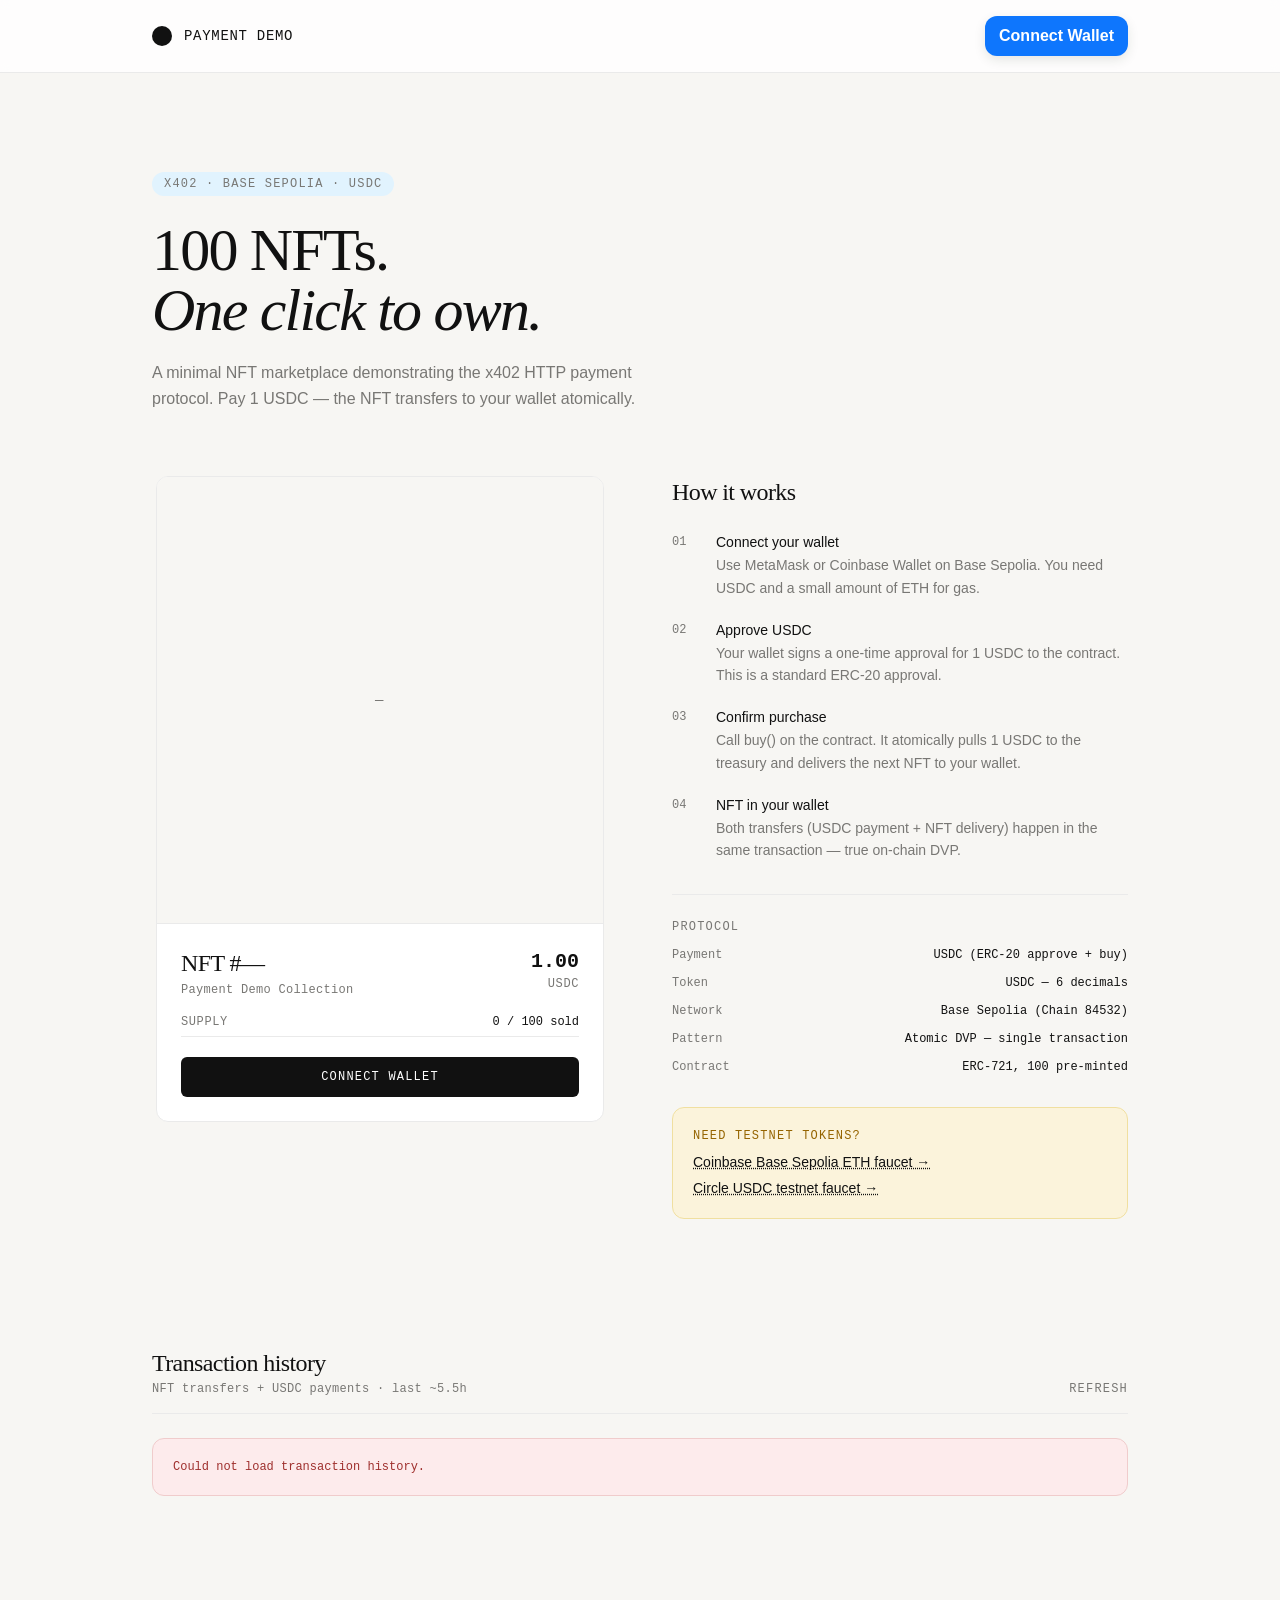
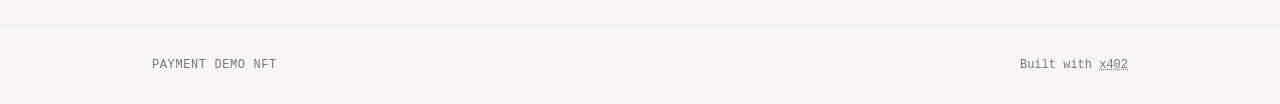
==== index.html @ 67419fd1 "Updated contracts" ====
<!DOCTYPE html><!--4eijhBltgkk2R57lhOE_s--><html lang="en"><head><meta charSet="utf-8"/><meta name="viewport" content="width=device-width, initial-scale=1"/><link rel="stylesheet" href="/_next/static/css/6d5cbee384a6db98.css" data-precedence="next"/><link rel="stylesheet" href="/_next/static/css/74a79af052a90cd8.css" data-precedence="next"/><link rel="preload" as="script" fetchPriority="low" href="/_next/static/chunks/webpack-f6086aad33203636.js"/><script src="/_next/static/chunks/4bd1b696-100b9d70ed4e49c1.js" async=""></script><script src="/_next/static/chunks/1255-7af2368fb2545735.js" async=""></script><script src="/_next/static/chunks/main-app-4370e6281cf96146.js" async=""></script><script src="/_next/static/chunks/4e88bc13-d2c9e0c3d256a3fd.js" async=""></script><script src="/_next/static/chunks/2172-664d10a9caadbeca.js" async=""></script><script src="/_next/static/chunks/2745-7f623fab10f1a927.js" async=""></script><script src="/_next/static/chunks/app/layout-c546977f24c37034.js" async=""></script><script src="/_next/static/chunks/6457-a1d0f9dbdebcb342.js" async=""></script><script src="/_next/static/chunks/app/page-914b918ef20ca2f9.js" async=""></script><title>Payment Demo NFT</title><meta name="description" content="100 unique NFTs purchasable with USDC via the x402 payment protocol on Base Sepolia."/><script src="/_next/static/chunks/polyfills-42372ed130431b0a.js" noModule=""></script></head><body class="bg-bone min-h-screen font-sans"><div hidden=""><!--$--><!--/$--></div><div data-rk=""><style>[data-rk]{--rk-blurs-modalOverlay:blur(0px);--rk-fonts-body:SFRounded, ui-rounded, "SF Pro Rounded", -apple-system, BlinkMacSystemFont, "Segoe UI", Roboto, Helvetica, Arial, sans-serif, "Apple Color Emoji", "Segoe UI Emoji", "Segoe UI Symbol";--rk-radii-actionButton:9999px;--rk-radii-connectButton:12px;--rk-radii-menuButton:12px;--rk-radii-modal:24px;--rk-radii-modalMobile:28px;--rk-colors-accentColor:#0E76FD;--rk-colors-accentColorForeground:#FFF;--rk-colors-actionButtonBorder:rgba(0, 0, 0, 0.04);--rk-colors-actionButtonBorderMobile:rgba(0, 0, 0, 0.06);--rk-colors-actionButtonSecondaryBackground:rgba(0, 0, 0, 0.06);--rk-colors-closeButton:rgba(60, 66, 66, 0.8);--rk-colors-closeButtonBackground:rgba(0, 0, 0, 0.06);--rk-colors-connectButtonBackground:#FFF;--rk-colors-connectButtonBackgroundError:#FF494A;--rk-colors-connectButtonInnerBackground:linear-gradient(0deg, rgba(0, 0, 0, 0.03), rgba(0, 0, 0, 0.06));--rk-colors-connectButtonText:#25292E;--rk-colors-connectButtonTextError:#FFF;--rk-colors-connectionIndicator:#30E000;--rk-colors-downloadBottomCardBackground:linear-gradient(126deg, rgba(255, 255, 255, 0) 9.49%, rgba(171, 171, 171, 0.04) 71.04%), #FFFFFF;--rk-colors-downloadTopCardBackground:linear-gradient(126deg, rgba(171, 171, 171, 0.2) 9.49%, rgba(255, 255, 255, 0) 71.04%), #FFFFFF;--rk-colors-error:#FF494A;--rk-colors-generalBorder:rgba(0, 0, 0, 0.06);--rk-colors-generalBorderDim:rgba(0, 0, 0, 0.03);--rk-colors-menuItemBackground:rgba(60, 66, 66, 0.1);--rk-colors-modalBackdrop:rgba(0, 0, 0, 0.3);--rk-colors-modalBackground:#FFF;--rk-colors-modalBorder:transparent;--rk-colors-modalText:#25292E;--rk-colors-modalTextDim:rgba(60, 66, 66, 0.3);--rk-colors-modalTextSecondary:rgba(60, 66, 66, 0.6);--rk-colors-profileAction:#FFF;--rk-colors-profileActionHover:rgba(255, 255, 255, 0.5);--rk-colors-profileForeground:rgba(60, 66, 66, 0.06);--rk-colors-selectedOptionBorder:rgba(60, 66, 66, 0.1);--rk-colors-standby:#FFD641;--rk-shadows-connectButton:0px 4px 12px rgba(0, 0, 0, 0.1);--rk-shadows-dialog:0px 8px 32px rgba(0, 0, 0, 0.32);--rk-shadows-profileDetailsAction:0px 2px 6px rgba(37, 41, 46, 0.04);--rk-shadows-selectedOption:0px 2px 6px rgba(0, 0, 0, 0.24);--rk-shadows-selectedWallet:0px 2px 6px rgba(0, 0, 0, 0.12);--rk-shadows-walletLogo:0px 2px 16px rgba(0, 0, 0, 0.16);}</style><main class="min-h-screen bg-bone"><header class="border-b border-border bg-white/80 backdrop-blur-sm sticky top-0 z-10"><div class="max-w-5xl mx-auto px-6 py-4 flex items-center justify-between"><div class="flex items-center gap-3"><div class="w-5 h-5 rounded-full bg-charcoal"></div><span class="font-mono text-sm text-charcoal tracking-wider">PAYMENT DEMO</span></div></div></header><section class="max-w-5xl mx-auto px-6 pt-24 pb-16"><div class="max-w-2xl fade-up"><span class="inline-block font-mono text-xs text-secondary bg-pale-blue text-[#1F6C9F] px-3 py-1 rounded-full tracking-widest uppercase mb-6">x402 · Base Sepolia · USDC</span><h1 class="font-serif text-5xl md:text-6xl text-charcoal leading-[1.1] tracking-[-0.03em] mb-5">100 NFTs.<br/><span class="italic font-light">One click to own.</span></h1><p class="font-sans text-base text-secondary leading-relaxed max-w-lg fade-up fade-up-delay-1">A minimal NFT marketplace demonstrating the x402 HTTP payment protocol. Pay 1 USDC — the NFT transfers to your wallet atomically.</p></div></section><section class="max-w-5xl mx-auto px-6 pb-32"><div class="grid grid-cols-1 md:grid-cols-2 gap-16 items-start"><div class="fade-up fade-up-delay-2"><div class="w-full max-w-md mx-auto space-y-4"><div class="bg-white border border-border rounded-xl overflow-hidden hover:shadow-card transition-shadow duration-200"><div class="aspect-square bg-bone flex items-center justify-center relative"><span class="font-mono text-secondary text-sm tracking-widest">—</span></div><div class="p-6 border-t border-border"><div class="flex items-start justify-between mb-4"><div><h2 class="font-serif text-2xl tracking-tight text-charcoal leading-tight">NFT #—</h2><p class="text-secondary font-mono text-xs mt-1 tracking-wide">Payment Demo Collection</p></div><div class="text-right"><div class="font-mono text-xl text-charcoal font-bold">1.00</div><div class="text-secondary font-mono text-xs tracking-wider">USDC</div></div></div><div class="mb-5"><div class="flex justify-between items-center mb-1.5"><span class="font-mono text-xs text-secondary tracking-wider">SUPPLY</span><span class="font-mono text-xs text-charcoal">0<!-- --> / 100 sold</span></div><div class="w-full h-px bg-border relative"><div class="absolute top-0 left-0 h-px bg-charcoal transition-all duration-700" style="width:0%"></div></div></div><button class="w-full py-3 bg-charcoal text-white rounded-md font-mono text-xs tracking-widest hover:bg-[#333] active:scale-[0.98] transition-all">CONNECT WALLET</button></div></div><p class="text-center font-mono text-xs text-secondary tracking-wide">USDC · Base Sepolia · On-chain DVP</p></div></div><div class="space-y-8 fade-up fade-up-delay-3"><div><h2 class="font-serif text-2xl text-charcoal tracking-tight mb-6">How it works</h2><ol class="space-y-5"><li class="flex gap-5"><span class="font-mono text-xs text-secondary w-6 shrink-0 mt-0.5">01</span><div><p class="font-sans text-sm font-medium text-charcoal mb-0.5">Connect your wallet</p><p class="font-sans text-sm text-secondary leading-relaxed">Use MetaMask or Coinbase Wallet on Base Sepolia. You need USDC and a small amount of ETH for gas.</p></div></li><li class="flex gap-5"><span class="font-mono text-xs text-secondary w-6 shrink-0 mt-0.5">02</span><div><p class="font-sans text-sm font-medium text-charcoal mb-0.5">Approve USDC</p><p class="font-sans text-sm text-secondary leading-relaxed">Your wallet signs a one-time approval for 1 USDC to the contract. This is a standard ERC-20 approval.</p></div></li><li class="flex gap-5"><span class="font-mono text-xs text-secondary w-6 shrink-0 mt-0.5">03</span><div><p class="font-sans text-sm font-medium text-charcoal mb-0.5">Confirm purchase</p><p class="font-sans text-sm text-secondary leading-relaxed">Call buy() on the contract. It atomically pulls 1 USDC to the treasury and delivers the next NFT to your wallet.</p></div></li><li class="flex gap-5"><span class="font-mono text-xs text-secondary w-6 shrink-0 mt-0.5">04</span><div><p class="font-sans text-sm font-medium text-charcoal mb-0.5">NFT in your wallet</p><p class="font-sans text-sm text-secondary leading-relaxed">Both transfers (USDC payment + NFT delivery) happen in the same transaction — true on-chain DVP.</p></div></li></ol></div><div class="border-t border-border pt-6 space-y-3"><p class="font-mono text-xs text-secondary tracking-widest uppercase">Protocol</p><div class="flex justify-between items-center"><span class="font-mono text-xs text-secondary">Payment</span><span class="font-mono text-xs text-charcoal">USDC (ERC-20 approve + buy)</span></div><div class="flex justify-between items-center"><span class="font-mono text-xs text-secondary">Token</span><span class="font-mono text-xs text-charcoal">USDC — 6 decimals</span></div><div class="flex justify-between items-center"><span class="font-mono text-xs text-secondary">Network</span><span class="font-mono text-xs text-charcoal">Base Sepolia (Chain 84532)</span></div><div class="flex justify-between items-center"><span class="font-mono text-xs text-secondary">Pattern</span><span class="font-mono text-xs text-charcoal">Atomic DVP — single transaction</span></div><div class="flex justify-between items-center"><span class="font-mono text-xs text-secondary">Contract</span><span class="font-mono text-xs text-charcoal">ERC-721, 100 pre-minted</span></div></div><div class="bg-pale-yellow border border-[#f0dfa0] rounded-xl p-5"><p class="font-mono text-xs text-[#956400] tracking-widest uppercase mb-2">Need testnet tokens?</p><ul class="space-y-1.5"><li class="font-sans text-sm text-charcoal"><a href="https://www.coinbase.com/faucets/base-ethereum-goerli-faucet" target="_blank" rel="noopener noreferrer" class="underline decoration-dotted hover:text-[#956400] transition-colors">Coinbase Base Sepolia ETH faucet →</a></li><li class="font-sans text-sm text-charcoal"><a href="https://faucet.circle.com" target="_blank" rel="noopener noreferrer" class="underline decoration-dotted hover:text-[#956400] transition-colors">Circle USDC testnet faucet →</a></li></ul></div></div></div></section><section class="max-w-5xl mx-auto px-6 pb-32"><div class="flex items-end justify-between mb-6 pb-4 border-b border-border"><div><h2 class="font-serif text-2xl text-charcoal tracking-tight">Transaction history</h2><p class="font-mono text-xs text-secondary mt-0.5 tracking-wide">NFT transfers + USDC payments · last ~5.5h</p></div><button class="font-mono text-xs text-secondary hover:text-charcoal transition-colors tracking-widest">REFRESH</button></div><div class="py-12 text-center"><span class="font-mono text-xs text-secondary tracking-widest animate-pulse">LOADING...</span></div></section><footer class="border-t border-border"><div class="max-w-5xl mx-auto px-6 py-8 flex items-center justify-between"><span class="font-mono text-xs text-secondary tracking-wider">PAYMENT DEMO NFT</span><span class="font-mono text-xs text-secondary">Built with<!-- --> <a href="https://x402.org" target="_blank" rel="noopener noreferrer" class="underline decoration-dotted">x402</a></span></div></footer></main><!--$--><!--/$--></div><script src="/_next/static/chunks/webpack-f6086aad33203636.js" id="_R_" async=""></script><script>(self.__next_f=self.__next_f||[]).push([0])</script><script>self.__next_f.push([1,"1:\"$Sreact.fragment\"\n2:I[62407,[\"8451\",\"static/chunks/4e88bc13-d2c9e0c3d256a3fd.js\",\"2172\",\"static/chunks/2172-664d10a9caadbeca.js\",\"2745\",\"static/chunks/2745-7f623fab10f1a927.js\",\"7177\",\"static/chunks/app/layout-c546977f24c37034.js\"],\"WalletProvider\"]\n3:I[9766,[],\"\"]\n4:I[98924,[],\"\"]\n5:I[72030,[\"8451\",\"static/chunks/4e88bc13-d2c9e0c3d256a3fd.js\",\"2172\",\"static/chunks/2172-664d10a9caadbeca.js\",\"6457\",\"static/chunks/6457-a1d0f9dbdebcb342.js\",\"8974\",\"static/chunks/app/page-914b918ef20ca2f9.js\"],\"ConnectButton\"]\n6:I[30265,[\"8451\",\"static/chunks/4e88bc13-d2c9e0c3d256a3fd.js\",\"2172\",\"static/chunks/2172-664d10a9caadbeca.js\",\"6457\",\"static/chunks/6457-a1d0f9dbdebcb342.js\",\"8974\",\"static/chunks/app/page-914b918ef20ca2f9.js\"],\"NFTCard\"]\n10:I[57150,[],\"\"]\n:HL[\"/_next/static/css/6d5cbee384a6db98.css\",\"style\"]\n:HL[\"/_next/static/css/74a79af052a90cd8.css\",\"style\"]\n"])</script><script>self.__next_f.push([1,"0:{\"P\":null,\"b\":\"4eijhBltgkk2R57lhOE_s\",\"p\":\"\",\"c\":[\"\",\"\"],\"i\":false,\"f\":[[[\"\",{\"children\":[\"__PAGE__\",{}]},\"$undefined\",\"$undefined\",true],[\"\",[\"$\",\"$1\",\"c\",{\"children\":[[[\"$\",\"link\",\"0\",{\"rel\":\"stylesheet\",\"href\":\"/_next/static/css/6d5cbee384a6db98.css\",\"precedence\":\"next\",\"crossOrigin\":\"$undefined\",\"nonce\":\"$undefined\"}],[\"$\",\"link\",\"1\",{\"rel\":\"stylesheet\",\"href\":\"/_next/static/css/74a79af052a90cd8.css\",\"precedence\":\"next\",\"crossOrigin\":\"$undefined\",\"nonce\":\"$undefined\"}]],[\"$\",\"html\",null,{\"lang\":\"en\",\"children\":[\"$\",\"body\",null,{\"className\":\"bg-bone min-h-screen font-sans\",\"children\":[\"$\",\"$L2\",null,{\"children\":[\"$\",\"$L3\",null,{\"parallelRouterKey\":\"children\",\"error\":\"$undefined\",\"errorStyles\":\"$undefined\",\"errorScripts\":\"$undefined\",\"template\":[\"$\",\"$L4\",null,{}],\"templateStyles\":\"$undefined\",\"templateScripts\":\"$undefined\",\"notFound\":[[[\"$\",\"title\",null,{\"children\":\"404: This page could not be found.\"}],[\"$\",\"div\",null,{\"style\":{\"fontFamily\":\"system-ui,\\\"Segoe UI\\\",Roboto,Helvetica,Arial,sans-serif,\\\"Apple Color Emoji\\\",\\\"Segoe UI Emoji\\\"\",\"height\":\"100vh\",\"textAlign\":\"center\",\"display\":\"flex\",\"flexDirection\":\"column\",\"alignItems\":\"center\",\"justifyContent\":\"center\"},\"children\":[\"$\",\"div\",null,{\"children\":[[\"$\",\"style\",null,{\"dangerouslySetInnerHTML\":{\"__html\":\"body{color:#000;background:#fff;margin:0}.next-error-h1{border-right:1px solid rgba(0,0,0,.3)}@media (prefers-color-scheme:dark){body{color:#fff;background:#000}.next-error-h1{border-right:1px solid rgba(255,255,255,.3)}}\"}}],[\"$\",\"h1\",null,{\"className\":\"next-error-h1\",\"style\":{\"display\":\"inline-block\",\"margin\":\"0 20px 0 0\",\"padding\":\"0 23px 0 0\",\"fontSize\":24,\"fontWeight\":500,\"verticalAlign\":\"top\",\"lineHeight\":\"49px\"},\"children\":404}],[\"$\",\"div\",null,{\"style\":{\"display\":\"inline-block\"},\"children\":[\"$\",\"h2\",null,{\"style\":{\"fontSize\":14,\"fontWeight\":400,\"lineHeight\":\"49px\",\"margin\":0},\"children\":\"This page could not be found.\"}]}]]}]}]],[]],\"forbidden\":\"$undefined\",\"unauthorized\":\"$undefined\"}]}]}]}]]}],{\"children\":[\"__PAGE__\",[\"$\",\"$1\",\"c\",{\"children\":[[\"$\",\"main\",null,{\"className\":\"min-h-screen bg-bone\",\"children\":[[\"$\",\"header\",null,{\"className\":\"border-b border-border bg-white/80 backdrop-blur-sm sticky top-0 z-10\",\"children\":[\"$\",\"div\",null,{\"className\":\"max-w-5xl mx-auto px-6 py-4 flex items-center justify-between\",\"children\":[[\"$\",\"div\",null,{\"className\":\"flex items-center gap-3\",\"children\":[[\"$\",\"div\",null,{\"className\":\"w-5 h-5 rounded-full bg-charcoal\"}],[\"$\",\"span\",null,{\"className\":\"font-mono text-sm text-charcoal tracking-wider\",\"children\":\"PAYMENT DEMO\"}]]}],[\"$\",\"$L5\",null,{\"accountStatus\":\"address\",\"chainStatus\":\"icon\",\"showBalance\":false}]]}]}],[\"$\",\"section\",null,{\"className\":\"max-w-5xl mx-auto px-6 pt-24 pb-16\",\"children\":[\"$\",\"div\",null,{\"className\":\"max-w-2xl fade-up\",\"children\":[[\"$\",\"span\",null,{\"className\":\"inline-block font-mono text-xs text-secondary bg-pale-blue text-[#1F6C9F] px-3 py-1 rounded-full tracking-widest uppercase mb-6\",\"children\":\"x402 · Base Sepolia · USDC\"}],[\"$\",\"h1\",null,{\"className\":\"font-serif text-5xl md:text-6xl text-charcoal leading-[1.1] tracking-[-0.03em] mb-5\",\"children\":[\"100 NFTs.\",[\"$\",\"br\",null,{}],[\"$\",\"span\",null,{\"className\":\"italic font-light\",\"children\":\"One click to own.\"}]]}],[\"$\",\"p\",null,{\"className\":\"font-sans text-base text-secondary leading-relaxed max-w-lg fade-up fade-up-delay-1\",\"children\":\"A minimal NFT marketplace demonstrating the x402 HTTP payment protocol. Pay 1 USDC — the NFT transfers to your wallet atomically.\"}]]}]}],[\"$\",\"section\",null,{\"className\":\"max-w-5xl mx-auto px-6 pb-32\",\"children\":[\"$\",\"div\",null,{\"className\":\"grid grid-cols-1 md:grid-cols-2 gap-16 items-start\",\"children\":[[\"$\",\"div\",null,{\"className\":\"fade-up fade-up-delay-2\",\"children\":[\"$\",\"$L6\",null,{}]}],[\"$\",\"div\",null,{\"className\":\"space-y-8 fade-up fade-up-delay-3\",\"children\":[[\"$\",\"div\",null,{\"children\":[[\"$\",\"h2\",null,{\"className\":\"font-serif text-2xl text-charcoal tracking-tight mb-6\",\"children\":\"How it works\"}],[\"$\",\"ol\",null,{\"className\":\"space-y-5\",\"children\":[[\"$\",\"li\",\"01\",{\"className\":\"flex gap-5\",\"children\":[[\"$\",\"span\",null,{\"className\":\"font-mono text-xs text-secondary w-6 shrink-0 mt-0.5\",\"children\":\"01\"}],[\"$\",\"div\",null,{\"children\":[[\"$\",\"p\",null,{\"className\":\"font-sans text-sm font-medium text-charcoal mb-0.5\",\"children\":\"Connect your wallet\"}],[\"$\",\"p\",null,{\"className\":\"font-sans text-sm text-secondary leading-relaxed\",\"children\":\"Use MetaMask or Coinbase Wallet on Base Sepolia. You need USDC and a small amount of ETH for gas.\"}]]}]]}],\"$L7\",\"$L8\",\"$L9\"]}]]}],\"$La\",\"$Lb\"]}]]}]}],\"$Lc\",\"$Ld\"]}],null,\"$Le\"]}],{},null,false]},null,false],\"$Lf\",false]],\"m\":\"$undefined\",\"G\":[\"$10\",[]],\"s\":false,\"S\":true}\n"])</script><script>self.__next_f.push([1,"11:I[14305,[\"8451\",\"static/chunks/4e88bc13-d2c9e0c3d256a3fd.js\",\"2172\",\"static/chunks/2172-664d10a9caadbeca.js\",\"6457\",\"static/chunks/6457-a1d0f9dbdebcb342.js\",\"8974\",\"static/chunks/app/page-914b918ef20ca2f9.js\"],\"TransactionHistory\"]\n12:I[24431,[],\"OutletBoundary\"]\n14:I[15278,[],\"AsyncMetadataOutlet\"]\n16:I[24431,[],\"ViewportBoundary\"]\n18:I[24431,[],\"MetadataBoundary\"]\n19:\"$Sreact.suspense\"\n7:[\"$\",\"li\",\"02\",{\"className\":\"flex gap-5\",\"children\":[[\"$\",\"span\",null,{\"className\":\"font-mono text-xs text-secondary w-6 shrink-0 mt-0.5\",\"children\":\"02\"}],[\"$\",\"div\",null,{\"children\":[[\"$\",\"p\",null,{\"className\":\"font-sans text-sm font-medium text-charcoal mb-0.5\",\"children\":\"Approve USDC\"}],[\"$\",\"p\",null,{\"className\":\"font-sans text-sm text-secondary leading-relaxed\",\"children\":\"Your wallet signs a one-time approval for 1 USDC to the contract. This is a standard ERC-20 approval.\"}]]}]]}]\n8:[\"$\",\"li\",\"03\",{\"className\":\"flex gap-5\",\"children\":[[\"$\",\"span\",null,{\"className\":\"font-mono text-xs text-secondary w-6 shrink-0 mt-0.5\",\"children\":\"03\"}],[\"$\",\"div\",null,{\"children\":[[\"$\",\"p\",null,{\"className\":\"font-sans text-sm font-medium text-charcoal mb-0.5\",\"children\":\"Confirm purchase\"}],[\"$\",\"p\",null,{\"className\":\"font-sans text-sm text-secondary leading-relaxed\",\"children\":\"Call buy() on the contract. It atomically pulls 1 USDC to the treasury and delivers the next NFT to your wallet.\"}]]}]]}]\n9:[\"$\",\"li\",\"04\",{\"className\":\"flex gap-5\",\"children\":[[\"$\",\"span\",null,{\"className\":\"font-mono text-xs text-secondary w-6 shrink-0 mt-0.5\",\"children\":\"04\"}],[\"$\",\"div\",null,{\"children\":[[\"$\",\"p\",null,{\"className\":\"font-sans text-sm font-medium text-charcoal mb-0.5\",\"children\":\"NFT in your wallet\"}],[\"$\",\"p\",null,{\"className\":\"font-sans text-sm text-secondary leading-relaxed\",\"children\":\"Both transfers (USDC payment + NFT delivery) happen in the same transaction — true on-chain DVP.\"}]]}]]}]\n"])</script><script>self.__next_f.push([1,"a:[\"$\",\"div\",null,{\"className\":\"border-t border-border pt-6 space-y-3\",\"children\":[[\"$\",\"p\",null,{\"className\":\"font-mono text-xs text-secondary tracking-widest uppercase\",\"children\":\"Protocol\"}],[[\"$\",\"div\",\"Payment\",{\"className\":\"flex justify-between items-center\",\"children\":[[\"$\",\"span\",null,{\"className\":\"font-mono text-xs text-secondary\",\"children\":\"Payment\"}],[\"$\",\"span\",null,{\"className\":\"font-mono text-xs text-charcoal\",\"children\":\"USDC (ERC-20 approve + buy)\"}]]}],[\"$\",\"div\",\"Token\",{\"className\":\"flex justify-between items-center\",\"children\":[[\"$\",\"span\",null,{\"className\":\"font-mono text-xs text-secondary\",\"children\":\"Token\"}],[\"$\",\"span\",null,{\"className\":\"font-mono text-xs text-charcoal\",\"children\":\"USDC — 6 decimals\"}]]}],[\"$\",\"div\",\"Network\",{\"className\":\"flex justify-between items-center\",\"children\":[[\"$\",\"span\",null,{\"className\":\"font-mono text-xs text-secondary\",\"children\":\"Network\"}],[\"$\",\"span\",null,{\"className\":\"font-mono text-xs text-charcoal\",\"children\":\"Base Sepolia (Chain 84532)\"}]]}],[\"$\",\"div\",\"Pattern\",{\"className\":\"flex justify-between items-center\",\"children\":[[\"$\",\"span\",null,{\"className\":\"font-mono text-xs text-secondary\",\"children\":\"Pattern\"}],[\"$\",\"span\",null,{\"className\":\"font-mono text-xs text-charcoal\",\"children\":\"Atomic DVP — single transaction\"}]]}],[\"$\",\"div\",\"Contract\",{\"className\":\"flex justify-between items-center\",\"children\":[[\"$\",\"span\",null,{\"className\":\"font-mono text-xs text-secondary\",\"children\":\"Contract\"}],[\"$\",\"span\",null,{\"className\":\"font-mono text-xs text-charcoal\",\"children\":\"ERC-721, 100 pre-minted\"}]]}]]]}]\n"])</script><script>self.__next_f.push([1,"b:[\"$\",\"div\",null,{\"className\":\"bg-pale-yellow border border-[#f0dfa0] rounded-xl p-5\",\"children\":[[\"$\",\"p\",null,{\"className\":\"font-mono text-xs text-[#956400] tracking-widest uppercase mb-2\",\"children\":\"Need testnet tokens?\"}],[\"$\",\"ul\",null,{\"className\":\"space-y-1.5\",\"children\":[[\"$\",\"li\",null,{\"className\":\"font-sans text-sm text-charcoal\",\"children\":[\"$\",\"a\",null,{\"href\":\"https://www.coinbase.com/faucets/base-ethereum-goerli-faucet\",\"target\":\"_blank\",\"rel\":\"noopener noreferrer\",\"className\":\"underline decoration-dotted hover:text-[#956400] transition-colors\",\"children\":\"Coinbase Base Sepolia ETH faucet →\"}]}],[\"$\",\"li\",null,{\"className\":\"font-sans text-sm text-charcoal\",\"children\":[\"$\",\"a\",null,{\"href\":\"https://faucet.circle.com\",\"target\":\"_blank\",\"rel\":\"noopener noreferrer\",\"className\":\"underline decoration-dotted hover:text-[#956400] transition-colors\",\"children\":\"Circle USDC testnet faucet →\"}]}]]}]]}]\n"])</script><script>self.__next_f.push([1,"c:[\"$\",\"$L11\",null,{}]\nd:[\"$\",\"footer\",null,{\"className\":\"border-t border-border\",\"children\":[\"$\",\"div\",null,{\"className\":\"max-w-5xl mx-auto px-6 py-8 flex items-center justify-between\",\"children\":[[\"$\",\"span\",null,{\"className\":\"font-mono text-xs text-secondary tracking-wider\",\"children\":\"PAYMENT DEMO NFT\"}],[\"$\",\"span\",null,{\"className\":\"font-mono text-xs text-secondary\",\"children\":[\"Built with\",\" \",[\"$\",\"a\",null,{\"href\":\"https://x402.org\",\"target\":\"_blank\",\"rel\":\"noopener noreferrer\",\"className\":\"underline decoration-dotted\",\"children\":\"x402\"}]]}]]}]}]\ne:[\"$\",\"$L12\",null,{\"children\":[\"$L13\",[\"$\",\"$L14\",null,{\"promise\":\"$@15\"}]]}]\nf:[\"$\",\"$1\",\"h\",{\"children\":[null,[[\"$\",\"$L16\",null,{\"children\":\"$L17\"}],null],[\"$\",\"$L18\",null,{\"children\":[\"$\",\"div\",null,{\"hidden\":true,\"children\":[\"$\",\"$19\",null,{\"fallback\":null,\"children\":\"$L1a\"}]}]}]]}]\n"])</script><script>self.__next_f.push([1,"17:[[\"$\",\"meta\",\"0\",{\"charSet\":\"utf-8\"}],[\"$\",\"meta\",\"1\",{\"name\":\"viewport\",\"content\":\"width=device-width, initial-scale=1\"}]]\n13:null\n"])</script><script>self.__next_f.push([1,"15:{\"metadata\":[[\"$\",\"title\",\"0\",{\"children\":\"Payment Demo NFT\"}],[\"$\",\"meta\",\"1\",{\"name\":\"description\",\"content\":\"100 unique NFTs purchasable with USDC via the x402 payment protocol on Base Sepolia.\"}]],\"error\":null,\"digest\":\"$undefined\"}\n"])</script><script>self.__next_f.push([1,"1a:\"$15:metadata\"\n"])</script></body></html>
---- _next/static/css/6d5cbee384a6db98.css ----
[data-rk] .iekbcc0{border:0;box-sizing:border-box;font-size:100%;line-height:normal;margin:0;padding:0;text-align:left;vertical-align:baseline;-webkit-tap-highlight-color:transparent}[data-rk] .iekbcc1{list-style:none}[data-rk] .iekbcc2{quotes:none}[data-rk] .iekbcc2:after,[data-rk] .iekbcc2:before{content:""}[data-rk] .iekbcc3{border-collapse:collapse;border-spacing:0}[data-rk] .iekbcc4{-webkit-appearance:none;-moz-appearance:none;appearance:none}[data-rk] .iekbcc5{outline:none}[data-rk] .iekbcc5::-moz-placeholder{opacity:1}[data-rk] .iekbcc5::placeholder{opacity:1}[data-rk] .iekbcc6{background-color:transparent;color:inherit}[data-rk] .iekbcc7:disabled{opacity:1}[data-rk] .iekbcc7::-ms-expand,[data-rk] .iekbcc8::-ms-clear{display:none}[data-rk] .iekbcc8::-webkit-search-cancel-button{-webkit-appearance:none}[data-rk] .iekbcc9{background:none;cursor:pointer;text-align:left}[data-rk] .iekbcca{color:inherit;text-decoration:none}[data-rk] .ju367v0{align-items:flex-start}[data-rk] .ju367v2{align-items:flex-end}[data-rk] .ju367v4{align-items:center}[data-rk] .ju367v6{display:none}[data-rk] .ju367v8{display:block}[data-rk] .ju367va{display:flex}[data-rk] .ju367vc{display:inline}[data-rk] .ju367ve{align-self:flex-start}[data-rk] .ju367vf{align-self:flex-end}[data-rk] .ju367vg{align-self:center}[data-rk] .ju367vh{background-size:cover}[data-rk] .ju367vi{border-radius:1px}[data-rk] .ju367vj{border-radius:6px}[data-rk] .ju367vk{border-radius:10px}[data-rk] .ju367vl{border-radius:13px}[data-rk] .ju367vm{border-radius:var(--rk-radii-actionButton)}[data-rk] .ju367vn{border-radius:var(--rk-radii-connectButton)}[data-rk] .ju367vo{border-radius:var(--rk-radii-menuButton)}[data-rk] .ju367vp{border-radius:var(--rk-radii-modal)}[data-rk] .ju367vq{border-radius:var(--rk-radii-modalMobile)}[data-rk] .ju367vr{border-radius:25%}[data-rk] .ju367vs{border-radius:9999px}[data-rk] .ju367vt{border-style:solid}[data-rk] .ju367vu{border-width:0}[data-rk] .ju367vv{border-width:1px}[data-rk] .ju367vw{border-width:2px}[data-rk] .ju367vx{border-width:4px}[data-rk] .ju367vy{cursor:pointer}[data-rk] .ju367vz{cursor:none}[data-rk] .ju367v10{pointer-events:none}[data-rk] .ju367v11{pointer-events:all}[data-rk] .ju367v12{min-height:8px}[data-rk] .ju367v13{min-height:44px}[data-rk] .ju367v14{flex-direction:row}[data-rk] .ju367v15{flex-direction:column}[data-rk] .ju367v16{font-family:var(--rk-fonts-body)}[data-rk] .ju367v17{font-size:12px;line-height:18px}[data-rk] .ju367v18{font-size:13px;line-height:18px}[data-rk] .ju367v19{font-size:14px;line-height:18px}[data-rk] .ju367v1a{font-size:16px;line-height:20px}[data-rk] .ju367v1b{font-size:18px;line-height:24px}[data-rk] .ju367v1c{font-size:20px;line-height:24px}[data-rk] .ju367v1d{font-size:23px;line-height:29px}[data-rk] .ju367v1e{font-weight:400}[data-rk] .ju367v1f{font-weight:500}[data-rk] .ju367v1g{font-weight:600}[data-rk] .ju367v1h{font-weight:700}[data-rk] .ju367v1i{font-weight:800}[data-rk] .ju367v1j{gap:0}[data-rk] .ju367v1k{gap:1px}[data-rk] .ju367v1l{gap:2px}[data-rk] .ju367v1m{gap:3px}[data-rk] .ju367v1n{gap:4px}[data-rk] .ju367v1o{gap:5px}[data-rk] .ju367v1p{gap:6px}[data-rk] .ju367v1q{gap:8px}[data-rk] .ju367v1r{gap:10px}[data-rk] .ju367v1s{gap:12px}[data-rk] .ju367v1t{gap:14px}[data-rk] .ju367v1u{gap:16px}[data-rk] .ju367v1v{gap:18px}[data-rk] .ju367v1w{gap:20px}[data-rk] .ju367v1x{gap:24px}[data-rk] .ju367v1y{gap:28px}[data-rk] .ju367v1z{gap:32px}[data-rk] .ju367v20{gap:36px}[data-rk] .ju367v21{gap:44px}[data-rk] .ju367v22{gap:64px}[data-rk] .ju367v23{gap:-1px}[data-rk] .ju367v24{height:1px}[data-rk] .ju367v25{height:2px}[data-rk] .ju367v26{height:4px}[data-rk] .ju367v27{height:8px}[data-rk] .ju367v28{height:12px}[data-rk] .ju367v29{height:20px}[data-rk] .ju367v2a{height:24px}[data-rk] .ju367v2b{height:28px}[data-rk] .ju367v2c{height:30px}[data-rk] .ju367v2d{height:32px}[data-rk] .ju367v2e{height:34px}[data-rk] .ju367v2f{height:36px}[data-rk] .ju367v2g{height:40px}[data-rk] .ju367v2h{height:44px}[data-rk] .ju367v2i{height:48px}[data-rk] .ju367v2j{height:54px}[data-rk] .ju367v2k{height:60px}[data-rk] .ju367v2l{height:200px}[data-rk] .ju367v2m{height:100%}[data-rk] .ju367v2n{height:-moz-max-content;height:max-content}[data-rk] .ju367v2o{justify-content:flex-start}[data-rk] .ju367v2p{justify-content:flex-end}[data-rk] .ju367v2q{justify-content:center}[data-rk] .ju367v2r{justify-content:space-between}[data-rk] .ju367v2s{justify-content:space-around}[data-rk] .ju367v2t{text-align:left}[data-rk] .ju367v2u{text-align:center}[data-rk] .ju367v2v{text-align:inherit}[data-rk] .ju367v2w{margin-bottom:0}[data-rk] .ju367v2x{margin-bottom:1px}[data-rk] .ju367v2y{margin-bottom:2px}[data-rk] .ju367v2z{margin-bottom:3px}[data-rk] .ju367v30{margin-bottom:4px}[data-rk] .ju367v31{margin-bottom:5px}[data-rk] .ju367v32{margin-bottom:6px}[data-rk] .ju367v33{margin-bottom:8px}[data-rk] .ju367v34{margin-bottom:10px}[data-rk] .ju367v35{margin-bottom:12px}[data-rk] .ju367v36{margin-bottom:14px}[data-rk] .ju367v37{margin-bottom:16px}[data-rk] .ju367v38{margin-bottom:18px}[data-rk] .ju367v39{margin-bottom:20px}[data-rk] .ju367v3a{margin-bottom:24px}[data-rk] .ju367v3b{margin-bottom:28px}[data-rk] .ju367v3c{margin-bottom:32px}[data-rk] .ju367v3d{margin-bottom:36px}[data-rk] .ju367v3e{margin-bottom:44px}[data-rk] .ju367v3f{margin-bottom:64px}[data-rk] .ju367v3g{margin-bottom:-1px}[data-rk] .ju367v3h{margin-left:0}[data-rk] .ju367v3i{margin-left:1px}[data-rk] .ju367v3j{margin-left:2px}[data-rk] .ju367v3k{margin-left:3px}[data-rk] .ju367v3l{margin-left:4px}[data-rk] .ju367v3m{margin-left:5px}[data-rk] .ju367v3n{margin-left:6px}[data-rk] .ju367v3o{margin-left:8px}[data-rk] .ju367v3p{margin-left:10px}[data-rk] .ju367v3q{margin-left:12px}[data-rk] .ju367v3r{margin-left:14px}[data-rk] .ju367v3s{margin-left:16px}[data-rk] .ju367v3t{margin-left:18px}[data-rk] .ju367v3u{margin-left:20px}[data-rk] .ju367v3v{margin-left:24px}[data-rk] .ju367v3w{margin-left:28px}[data-rk] .ju367v3x{margin-left:32px}[data-rk] .ju367v3y{margin-left:36px}[data-rk] .ju367v3z{margin-left:44px}[data-rk] .ju367v40{margin-left:64px}[data-rk] .ju367v41{margin-left:-1px}[data-rk] .ju367v42{margin-right:0}[data-rk] .ju367v43{margin-right:1px}[data-rk] .ju367v44{margin-right:2px}[data-rk] .ju367v45{margin-right:3px}[data-rk] .ju367v46{margin-right:4px}[data-rk] .ju367v47{margin-right:5px}[data-rk] .ju367v48{margin-right:6px}[data-rk] .ju367v49{margin-right:8px}[data-rk] .ju367v4a{margin-right:10px}[data-rk] .ju367v4b{margin-right:12px}[data-rk] .ju367v4c{margin-right:14px}[data-rk] .ju367v4d{margin-right:16px}[data-rk] .ju367v4e{margin-right:18px}[data-rk] .ju367v4f{margin-right:20px}[data-rk] .ju367v4g{margin-right:24px}[data-rk] .ju367v4h{margin-right:28px}[data-rk] .ju367v4i{margin-right:32px}[data-rk] .ju367v4j{margin-right:36px}[data-rk] .ju367v4k{margin-right:44px}[data-rk] .ju367v4l{margin-right:64px}[data-rk] .ju367v4m{margin-right:-1px}[data-rk] .ju367v4n{margin-top:0}[data-rk] .ju367v4o{margin-top:1px}[data-rk] .ju367v4p{margin-top:2px}[data-rk] .ju367v4q{margin-top:3px}[data-rk] .ju367v4r{margin-top:4px}[data-rk] .ju367v4s{margin-top:5px}[data-rk] .ju367v4t{margin-top:6px}[data-rk] .ju367v4u{margin-top:8px}[data-rk] .ju367v4v{margin-top:10px}[data-rk] .ju367v4w{margin-top:12px}[data-rk] .ju367v4x{margin-top:14px}[data-rk] .ju367v4y{margin-top:16px}[data-rk] .ju367v4z{margin-top:18px}[data-rk] .ju367v50{margin-top:20px}[data-rk] .ju367v51{margin-top:24px}[data-rk] .ju367v52{margin-top:28px}[data-rk] .ju367v53{margin-top:32px}[data-rk] .ju367v54{margin-top:36px}[data-rk] .ju367v55{margin-top:44px}[data-rk] .ju367v56{margin-top:64px}[data-rk] .ju367v57{margin-top:-1px}[data-rk] .ju367v58{max-width:1px}[data-rk] .ju367v59{max-width:2px}[data-rk] .ju367v5a{max-width:4px}[data-rk] .ju367v5b{max-width:8px}[data-rk] .ju367v5c{max-width:12px}[data-rk] .ju367v5d{max-width:20px}[data-rk] .ju367v5e{max-width:24px}[data-rk] .ju367v5f{max-width:28px}[data-rk] .ju367v5g{max-width:30px}[data-rk] .ju367v5h{max-width:32px}[data-rk] .ju367v5i{max-width:34px}[data-rk] .ju367v5j{max-width:36px}[data-rk] .ju367v5k{max-width:40px}[data-rk] .ju367v5l{max-width:44px}[data-rk] .ju367v5m{max-width:48px}[data-rk] .ju367v5n{max-width:54px}[data-rk] .ju367v5o{max-width:60px}[data-rk] .ju367v5p{max-width:200px}[data-rk] .ju367v5q{max-width:100%}[data-rk] .ju367v5r{max-width:-moz-max-content;max-width:max-content}[data-rk] .ju367v5s{min-width:1px}[data-rk] .ju367v5t{min-width:2px}[data-rk] .ju367v5u{min-width:4px}[data-rk] .ju367v5v{min-width:8px}[data-rk] .ju367v5w{min-width:12px}[data-rk] .ju367v5x{min-width:20px}[data-rk] .ju367v5y{min-width:24px}[data-rk] .ju367v5z{min-width:28px}[data-rk] .ju367v60{min-width:30px}[data-rk] .ju367v61{min-width:32px}[data-rk] .ju367v62{min-width:34px}[data-rk] .ju367v63{min-width:36px}[data-rk] .ju367v64{min-width:40px}[data-rk] .ju367v65{min-width:44px}[data-rk] .ju367v66{min-width:48px}[data-rk] .ju367v67{min-width:54px}[data-rk] .ju367v68{min-width:60px}[data-rk] .ju367v69{min-width:200px}[data-rk] .ju367v6a{min-width:100%}[data-rk] .ju367v6b{min-width:-moz-max-content;min-width:max-content}[data-rk] .ju367v6c{overflow:hidden}[data-rk] .ju367v6d{padding-bottom:0}[data-rk] .ju367v6e{padding-bottom:1px}[data-rk] .ju367v6f{padding-bottom:2px}[data-rk] .ju367v6g{padding-bottom:3px}[data-rk] .ju367v6h{padding-bottom:4px}[data-rk] .ju367v6i{padding-bottom:5px}[data-rk] .ju367v6j{padding-bottom:6px}[data-rk] .ju367v6k{padding-bottom:8px}[data-rk] .ju367v6l{padding-bottom:10px}[data-rk] .ju367v6m{padding-bottom:12px}[data-rk] .ju367v6n{padding-bottom:14px}[data-rk] .ju367v6o{padding-bottom:16px}[data-rk] .ju367v6p{padding-bottom:18px}[data-rk] .ju367v6q{padding-bottom:20px}[data-rk] .ju367v6r{padding-bottom:24px}[data-rk] .ju367v6s{padding-bottom:28px}[data-rk] .ju367v6t{padding-bottom:32px}[data-rk] .ju367v6u{padding-bottom:36px}[data-rk] .ju367v6v{padding-bottom:44px}[data-rk] .ju367v6w{padding-bottom:64px}[data-rk] .ju367v6x{padding-bottom:-1px}[data-rk] .ju367v6y{padding-left:0}[data-rk] .ju367v6z{padding-left:1px}[data-rk] .ju367v70{padding-left:2px}[data-rk] .ju367v71{padding-left:3px}[data-rk] .ju367v72{padding-left:4px}[data-rk] .ju367v73{padding-left:5px}[data-rk] .ju367v74{padding-left:6px}[data-rk] .ju367v75{padding-left:8px}[data-rk] .ju367v76{padding-left:10px}[data-rk] .ju367v77{padding-left:12px}[data-rk] .ju367v78{padding-left:14px}[data-rk] .ju367v79{padding-left:16px}[data-rk] .ju367v7a{padding-left:18px}[data-rk] .ju367v7b{padding-left:20px}[data-rk] .ju367v7c{padding-left:24px}[data-rk] .ju367v7d{padding-left:28px}[data-rk] .ju367v7e{padding-left:32px}[data-rk] .ju367v7f{padding-left:36px}[data-rk] .ju367v7g{padding-left:44px}[data-rk] .ju367v7h{padding-left:64px}[data-rk] .ju367v7i{padding-left:-1px}[data-rk] .ju367v7j{padding-right:0}[data-rk] .ju367v7k{padding-right:1px}[data-rk] .ju367v7l{padding-right:2px}[data-rk] .ju367v7m{padding-right:3px}[data-rk] .ju367v7n{padding-right:4px}[data-rk] .ju367v7o{padding-right:5px}[data-rk] .ju367v7p{padding-right:6px}[data-rk] .ju367v7q{padding-right:8px}[data-rk] .ju367v7r{padding-right:10px}[data-rk] .ju367v7s{padding-right:12px}[data-rk] .ju367v7t{padding-right:14px}[data-rk] .ju367v7u{padding-right:16px}[data-rk] .ju367v7v{padding-right:18px}[data-rk] .ju367v7w{padding-right:20px}[data-rk] .ju367v7x{padding-right:24px}[data-rk] .ju367v7y{padding-right:28px}[data-rk] .ju367v7z{padding-right:32px}[data-rk] .ju367v80{padding-right:36px}[data-rk] .ju367v81{padding-right:44px}[data-rk] .ju367v82{padding-right:64px}[data-rk] .ju367v83{padding-right:-1px}[data-rk] .ju367v84{padding-top:0}[data-rk] .ju367v85{padding-top:1px}[data-rk] .ju367v86{padding-top:2px}[data-rk] .ju367v87{padding-top:3px}[data-rk] .ju367v88{padding-top:4px}[data-rk] .ju367v89{padding-top:5px}[data-rk] .ju367v8a{padding-top:6px}[data-rk] .ju367v8b{padding-top:8px}[data-rk] .ju367v8c{padding-top:10px}[data-rk] .ju367v8d{padding-top:12px}[data-rk] .ju367v8e{padding-top:14px}[data-rk] .ju367v8f{padding-top:16px}[data-rk] .ju367v8g{padding-top:18px}[data-rk] .ju367v8h{padding-top:20px}[data-rk] .ju367v8i{padding-top:24px}[data-rk] .ju367v8j{padding-top:28px}[data-rk] .ju367v8k{padding-top:32px}[data-rk] .ju367v8l{padding-top:36px}[data-rk] .ju367v8m{padding-top:44px}[data-rk] .ju367v8n{padding-top:64px}[data-rk] .ju367v8o{padding-top:-1px}[data-rk] .ju367v8p{position:absolute}[data-rk] .ju367v8q{position:fixed}[data-rk] .ju367v8r{position:relative}[data-rk] .ju367v8s{-webkit-user-select:none}[data-rk] .ju367v8t{right:0}[data-rk] .ju367v8u{transition:.125s ease}[data-rk] .ju367v8v{transition:transform .125s ease}[data-rk] .ju367v8w{-webkit-user-select:none;-moz-user-select:none;user-select:none}[data-rk] .ju367v8x{width:1px}[data-rk] .ju367v8y{width:2px}[data-rk] .ju367v8z{width:4px}[data-rk] .ju367v90{width:8px}[data-rk] .ju367v91{width:12px}[data-rk] .ju367v92{width:20px}[data-rk] .ju367v93{width:24px}[data-rk] .ju367v94{width:28px}[data-rk] .ju367v95{width:30px}[data-rk] .ju367v96{width:32px}[data-rk] .ju367v97{width:34px}[data-rk] .ju367v98{width:36px}[data-rk] .ju367v99{width:40px}[data-rk] .ju367v9a{width:44px}[data-rk] .ju367v9b{width:48px}[data-rk] .ju367v9c{width:54px}[data-rk] .ju367v9d{width:60px}[data-rk] .ju367v9e{width:200px}[data-rk] .ju367v9f{width:100%}[data-rk] .ju367v9g{width:-moz-max-content;width:max-content}[data-rk] .ju367v9h{backdrop-filter:var(--rk-blurs-modalOverlay)}[data-rk] .ju367v9i,[data-rk] .ju367v9j:hover,[data-rk] .ju367v9k:active{background:var(--rk-colors-accentColor)}[data-rk] .ju367v9l,[data-rk] .ju367v9m:hover,[data-rk] .ju367v9n:active{background:var(--rk-colors-accentColorForeground)}[data-rk] .ju367v9o,[data-rk] .ju367v9p:hover,[data-rk] .ju367v9q:active{background:var(--rk-colors-actionButtonBorder)}[data-rk] .ju367v9r,[data-rk] .ju367v9s:hover,[data-rk] .ju367v9t:active{background:var(--rk-colors-actionButtonBorderMobile)}[data-rk] .ju367v9u,[data-rk] .ju367v9v:hover,[data-rk] .ju367v9w:active{background:var(--rk-colors-actionButtonSecondaryBackground)}[data-rk] .ju367v9x,[data-rk] .ju367v9y:hover,[data-rk] .ju367v9z:active{background:var(--rk-colors-closeButton)}[data-rk] .ju367va0,[data-rk] .ju367va1:hover,[data-rk] .ju367va2:active{background:var(--rk-colors-closeButtonBackground)}[data-rk] .ju367va3,[data-rk] .ju367va4:hover,[data-rk] .ju367va5:active{background:var(--rk-colors-connectButtonBackground)}[data-rk] .ju367va6,[data-rk] .ju367va7:hover,[data-rk] .ju367va8:active{background:var(--rk-colors-connectButtonBackgroundError)}[data-rk] .ju367va9,[data-rk] .ju367vaa:hover,[data-rk] .ju367vab:active{background:var(--rk-colors-connectButtonInnerBackground)}[data-rk] .ju367vac,[data-rk] .ju367vad:hover,[data-rk] .ju367vae:active{background:var(--rk-colors-connectButtonText)}[data-rk] .ju367vaf,[data-rk] .ju367vag:hover,[data-rk] .ju367vah:active{background:var(--rk-colors-connectButtonTextError)}[data-rk] .ju367vai,[data-rk] .ju367vaj:hover,[data-rk] .ju367vak:active{background:var(--rk-colors-connectionIndicator)}[data-rk] .ju367val,[data-rk] .ju367vam:hover,[data-rk] .ju367van:active{background:var(--rk-colors-downloadBottomCardBackground)}[data-rk] .ju367vao,[data-rk] .ju367vap:hover,[data-rk] .ju367vaq:active{background:var(--rk-colors-downloadTopCardBackground)}[data-rk] .ju367var,[data-rk] .ju367vas:hover,[data-rk] .ju367vat:active{background:var(--rk-colors-error)}[data-rk] .ju367vau,[data-rk] .ju367vav:hover,[data-rk] .ju367vaw:active{background:var(--rk-colors-generalBorder)}[data-rk] .ju367vax,[data-rk] .ju367vay:hover,[data-rk] .ju367vaz:active{background:var(--rk-colors-generalBorderDim)}[data-rk] .ju367vb0,[data-rk] .ju367vb1:hover,[data-rk] .ju367vb2:active{background:var(--rk-colors-menuItemBackground)}[data-rk] .ju367vb3,[data-rk] .ju367vb4:hover,[data-rk] .ju367vb5:active{background:var(--rk-colors-modalBackdrop)}[data-rk] .ju367vb6,[data-rk] .ju367vb7:hover,[data-rk] .ju367vb8:active{background:var(--rk-colors-modalBackground)}[data-rk] .ju367vb9,[data-rk] .ju367vba:hover,[data-rk] .ju367vbb:active{background:var(--rk-colors-modalBorder)}[data-rk] .ju367vbc,[data-rk] .ju367vbd:hover,[data-rk] .ju367vbe:active{background:var(--rk-colors-modalText)}[data-rk] .ju367vbf,[data-rk] .ju367vbg:hover,[data-rk] .ju367vbh:active{background:var(--rk-colors-modalTextDim)}[data-rk] .ju367vbi,[data-rk] .ju367vbj:hover,[data-rk] .ju367vbk:active{background:var(--rk-colors-modalTextSecondary)}[data-rk] .ju367vbl,[data-rk] .ju367vbm:hover,[data-rk] .ju367vbn:active{background:var(--rk-colors-profileAction)}[data-rk] .ju367vbo,[data-rk] .ju367vbp:hover,[data-rk] .ju367vbq:active{background:var(--rk-colors-profileActionHover)}[data-rk] .ju367vbr,[data-rk] .ju367vbs:hover,[data-rk] .ju367vbt:active{background:var(--rk-colors-profileForeground)}[data-rk] .ju367vbu,[data-rk] .ju367vbv:hover,[data-rk] .ju367vbw:active{background:var(--rk-colors-selectedOptionBorder)}[data-rk] .ju367vbx,[data-rk] .ju367vby:hover,[data-rk] .ju367vbz:active{background:var(--rk-colors-standby)}[data-rk] .ju367vc0,[data-rk] .ju367vc1:hover,[data-rk] .ju367vc2:active{border-color:var(--rk-colors-accentColor)}[data-rk] .ju367vc3,[data-rk] .ju367vc4:hover,[data-rk] .ju367vc5:active{border-color:var(--rk-colors-accentColorForeground)}[data-rk] .ju367vc6,[data-rk] .ju367vc7:hover,[data-rk] .ju367vc8:active{border-color:var(--rk-colors-actionButtonBorder)}[data-rk] .ju367vc9,[data-rk] .ju367vca:hover,[data-rk] .ju367vcb:active{border-color:var(--rk-colors-actionButtonBorderMobile)}[data-rk] .ju367vcc,[data-rk] .ju367vcd:hover,[data-rk] .ju367vce:active{border-color:var(--rk-colors-actionButtonSecondaryBackground)}[data-rk] .ju367vcf,[data-rk] .ju367vcg:hover,[data-rk] .ju367vch:active{border-color:var(--rk-colors-closeButton)}[data-rk] .ju367vci,[data-rk] .ju367vcj:hover,[data-rk] .ju367vck:active{border-color:var(--rk-colors-closeButtonBackground)}[data-rk] .ju367vcl,[data-rk] .ju367vcm:hover,[data-rk] .ju367vcn:active{border-color:var(--rk-colors-connectButtonBackground)}[data-rk] .ju367vco,[data-rk] .ju367vcp:hover,[data-rk] .ju367vcq:active{border-color:var(--rk-colors-connectButtonBackgroundError)}[data-rk] .ju367vcr,[data-rk] .ju367vcs:hover,[data-rk] .ju367vct:active{border-color:var(--rk-colors-connectButtonInnerBackground)}[data-rk] .ju367vcu,[data-rk] .ju367vcv:hover,[data-rk] .ju367vcw:active{border-color:var(--rk-colors-connectButtonText)}[data-rk] .ju367vcx,[data-rk] .ju367vcy:hover,[data-rk] .ju367vcz:active{border-color:var(--rk-colors-connectButtonTextError)}[data-rk] .ju367vd0,[data-rk] .ju367vd1:hover,[data-rk] .ju367vd2:active{border-color:var(--rk-colors-connectionIndicator)}[data-rk] .ju367vd3,[data-rk] .ju367vd4:hover,[data-rk] .ju367vd5:active{border-color:var(--rk-colors-downloadBottomCardBackground)}[data-rk] .ju367vd6,[data-rk] .ju367vd7:hover,[data-rk] .ju367vd8:active{border-color:var(--rk-colors-downloadTopCardBackground)}[data-rk] .ju367vd9,[data-rk] .ju367vda:hover,[data-rk] .ju367vdb:active{border-color:var(--rk-colors-error)}[data-rk] .ju367vdc,[data-rk] .ju367vdd:hover,[data-rk] .ju367vde:active{border-color:var(--rk-colors-generalBorder)}[data-rk] .ju367vdf,[data-rk] .ju367vdg:hover,[data-rk] .ju367vdh:active{border-color:var(--rk-colors-generalBorderDim)}[data-rk] .ju367vdi,[data-rk] .ju367vdj:hover,[data-rk] .ju367vdk:active{border-color:var(--rk-colors-menuItemBackground)}[data-rk] .ju367vdl,[data-rk] .ju367vdm:hover,[data-rk] .ju367vdn:active{border-color:var(--rk-colors-modalBackdrop)}[data-rk] .ju367vdo,[data-rk] .ju367vdp:hover,[data-rk] .ju367vdq:active{border-color:var(--rk-colors-modalBackground)}[data-rk] .ju367vdr,[data-rk] .ju367vds:hover,[data-rk] .ju367vdt:active{border-color:var(--rk-colors-modalBorder)}[data-rk] .ju367vdu,[data-rk] .ju367vdv:hover,[data-rk] .ju367vdw:active{border-color:var(--rk-colors-modalText)}[data-rk] .ju367vdx,[data-rk] .ju367vdy:hover,[data-rk] .ju367vdz:active{border-color:var(--rk-colors-modalTextDim)}[data-rk] .ju367ve0,[data-rk] .ju367ve1:hover,[data-rk] .ju367ve2:active{border-color:var(--rk-colors-modalTextSecondary)}[data-rk] .ju367ve3,[data-rk] .ju367ve4:hover,[data-rk] .ju367ve5:active{border-color:var(--rk-colors-profileAction)}[data-rk] .ju367ve6,[data-rk] .ju367ve7:hover,[data-rk] .ju367ve8:active{border-color:var(--rk-colors-profileActionHover)}[data-rk] .ju367ve9,[data-rk] .ju367vea:hover,[data-rk] .ju367veb:active{border-color:var(--rk-colors-profileForeground)}[data-rk] .ju367vec,[data-rk] .ju367ved:hover,[data-rk] .ju367vee:active{border-color:var(--rk-colors-selectedOptionBorder)}[data-rk] .ju367vef,[data-rk] .ju367veg:hover,[data-rk] .ju367veh:active{border-color:var(--rk-colors-standby)}[data-rk] .ju367vei,[data-rk] .ju367vej:hover,[data-rk] .ju367vek:active{box-shadow:var(--rk-shadows-connectButton)}[data-rk] .ju367vel,[data-rk] .ju367vem:hover,[data-rk] .ju367ven:active{box-shadow:var(--rk-shadows-dialog)}[data-rk] .ju367veo,[data-rk] .ju367vep:hover,[data-rk] .ju367veq:active{box-shadow:var(--rk-shadows-profileDetailsAction)}[data-rk] .ju367ver,[data-rk] .ju367ves:hover,[data-rk] .ju367vet:active{box-shadow:var(--rk-shadows-selectedOption)}[data-rk] .ju367veu,[data-rk] .ju367vev:hover,[data-rk] .ju367vew:active{box-shadow:var(--rk-shadows-selectedWallet)}[data-rk] .ju367vex,[data-rk] .ju367vey:hover,[data-rk] .ju367vez:active{box-shadow:var(--rk-shadows-walletLogo)}[data-rk] .ju367vf0,[data-rk] .ju367vf1:hover,[data-rk] .ju367vf2:active{color:var(--rk-colors-accentColor)}[data-rk] .ju367vf3,[data-rk] .ju367vf4:hover,[data-rk] .ju367vf5:active{color:var(--rk-colors-accentColorForeground)}[data-rk] .ju367vf6,[data-rk] .ju367vf7:hover,[data-rk] .ju367vf8:active{color:var(--rk-colors-actionButtonBorder)}[data-rk] .ju367vf9,[data-rk] .ju367vfa:hover,[data-rk] .ju367vfb:active{color:var(--rk-colors-actionButtonBorderMobile)}[data-rk] .ju367vfc,[data-rk] .ju367vfd:hover,[data-rk] .ju367vfe:active{color:var(--rk-colors-actionButtonSecondaryBackground)}[data-rk] .ju367vff,[data-rk] .ju367vfg:hover,[data-rk] .ju367vfh:active{color:var(--rk-colors-closeButton)}[data-rk] .ju367vfi,[data-rk] .ju367vfj:hover,[data-rk] .ju367vfk:active{color:var(--rk-colors-closeButtonBackground)}[data-rk] .ju367vfl,[data-rk] .ju367vfm:hover,[data-rk] .ju367vfn:active{color:var(--rk-colors-connectButtonBackground)}[data-rk] .ju367vfo,[data-rk] .ju367vfp:hover,[data-rk] .ju367vfq:active{color:var(--rk-colors-connectButtonBackgroundError)}[data-rk] .ju367vfr,[data-rk] .ju367vfs:hover,[data-rk] .ju367vft:active{color:var(--rk-colors-connectButtonInnerBackground)}[data-rk] .ju367vfu,[data-rk] .ju367vfv:hover,[data-rk] .ju367vfw:active{color:var(--rk-colors-connectButtonText)}[data-rk] .ju367vfx,[data-rk] .ju367vfy:hover,[data-rk] .ju367vfz:active{color:var(--rk-colors-connectButtonTextError)}[data-rk] .ju367vg0,[data-rk] .ju367vg1:hover,[data-rk] .ju367vg2:active{color:var(--rk-colors-connectionIndicator)}[data-rk] .ju367vg3,[data-rk] .ju367vg4:hover,[data-rk] .ju367vg5:active{color:var(--rk-colors-downloadBottomCardBackground)}[data-rk] .ju367vg6,[data-rk] .ju367vg7:hover,[data-rk] .ju367vg8:active{color:var(--rk-colors-downloadTopCardBackground)}[data-rk] .ju367vg9,[data-rk] .ju367vga:hover,[data-rk] .ju367vgb:active{color:var(--rk-colors-error)}[data-rk] .ju367vgc,[data-rk] .ju367vgd:hover,[data-rk] .ju367vge:active{color:var(--rk-colors-generalBorder)}[data-rk] .ju367vgf,[data-rk] .ju367vgg:hover,[data-rk] .ju367vgh:active{color:var(--rk-colors-generalBorderDim)}[data-rk] .ju367vgi,[data-rk] .ju367vgj:hover,[data-rk] .ju367vgk:active{color:var(--rk-colors-menuItemBackground)}[data-rk] .ju367vgl,[data-rk] .ju367vgm:hover,[data-rk] .ju367vgn:active{color:var(--rk-colors-modalBackdrop)}[data-rk] .ju367vgo,[data-rk] .ju367vgp:hover,[data-rk] .ju367vgq:active{color:var(--rk-colors-modalBackground)}[data-rk] .ju367vgr,[data-rk] .ju367vgs:hover,[data-rk] .ju367vgt:active{color:var(--rk-colors-modalBorder)}[data-rk] .ju367vgu,[data-rk] .ju367vgv:hover,[data-rk] .ju367vgw:active{color:var(--rk-colors-modalText)}[data-rk] .ju367vgx,[data-rk] .ju367vgy:hover,[data-rk] .ju367vgz:active{color:var(--rk-colors-modalTextDim)}[data-rk] .ju367vh0,[data-rk] .ju367vh1:hover,[data-rk] .ju367vh2:active{color:var(--rk-colors-modalTextSecondary)}[data-rk] .ju367vh3,[data-rk] .ju367vh4:hover,[data-rk] .ju367vh5:active{color:var(--rk-colors-profileAction)}[data-rk] .ju367vh6,[data-rk] .ju367vh7:hover,[data-rk] .ju367vh8:active{color:var(--rk-colors-profileActionHover)}[data-rk] .ju367vh9,[data-rk] .ju367vha:hover,[data-rk] .ju367vhb:active{color:var(--rk-colors-profileForeground)}[data-rk] .ju367vhc,[data-rk] .ju367vhd:hover,[data-rk] .ju367vhe:active{color:var(--rk-colors-selectedOptionBorder)}[data-rk] .ju367vhf,[data-rk] .ju367vhg:hover,[data-rk] .ju367vhh:active{color:var(--rk-colors-standby)}@media screen and (min-width:768px){[data-rk] .ju367v1{align-items:flex-start}[data-rk] .ju367v3{align-items:flex-end}[data-rk] .ju367v5{align-items:center}[data-rk] .ju367v7{display:none}[data-rk] .ju367v9{display:block}[data-rk] .ju367vb{display:flex}[data-rk] .ju367vd{display:inline}}[data-rk] ._12cbo8i3,[data-rk] ._12cbo8i3:after{--_12cbo8i0:1;--_12cbo8i1:1}[data-rk] ._12cbo8i3:hover{transform:scale(var(--_12cbo8i0))}[data-rk] ._12cbo8i3:active{transform:scale(var(--_12cbo8i1))}[data-rk] ._12cbo8i3:active:after{content:"";bottom:-1px;display:block;left:-1px;position:absolute;right:-1px;top:-1px;transform:scale(calc((1 / var(--_12cbo8i1)) * var(--_12cbo8i0)))}[data-rk] ._12cbo8i4,[data-rk] ._12cbo8i4:after{--_12cbo8i0:1.025}[data-rk] ._12cbo8i5,[data-rk] ._12cbo8i5:after{--_12cbo8i0:1.1}[data-rk] ._12cbo8i6,[data-rk] ._12cbo8i6:after{--_12cbo8i1:0.95}[data-rk] ._12cbo8i7,[data-rk] ._12cbo8i7:after{--_12cbo8i1:0.9}@keyframes _1luule41{0%{transform:rotate(0deg)}to{transform:rotate(1turn)}}[data-rk] ._1luule42{animation:_1luule41 3s linear infinite}[data-rk] ._1luule43{background:conic-gradient(from 180deg at 50% 50%,rgba(72,146,254,0) 0deg,currentColor 282.04deg,rgba(72,146,254,0) 319.86deg,rgba(72,146,254,0) 1turn);height:21px;width:21px}@keyframes _9pm4ki0{0%{transform:translateY(100%)}to{transform:translateY(0)}}@keyframes _9pm4ki1{0%{opacity:0}to{opacity:1}}[data-rk] ._9pm4ki3{animation:_9pm4ki1 .15s ease;bottom:-200px;left:-200px;padding:200px;right:-200px;top:-200px;transform:translateZ(0);z-index:2147483646}[data-rk] ._9pm4ki5{animation:_9pm4ki0 .35s cubic-bezier(.15,1.15,.6,1),_9pm4ki1 .15s ease;max-width:100vw}[data-rk] ._1ckjpok1{box-sizing:content-box;max-width:100vw;width:360px}[data-rk] ._1ckjpok2{width:100vw}[data-rk] ._1ckjpok3{min-width:720px;width:720px}[data-rk] ._1ckjpok4{min-width:368px;width:368px}[data-rk] ._1ckjpok6{border-width:0;box-sizing:border-box;width:100vw}@media screen and (min-width:768px){[data-rk] ._1ckjpok1{width:360px}[data-rk] ._1ckjpok2{width:480px}[data-rk] ._1ckjpok4{min-width:368px;width:368px}}@media screen and (max-width:767px){[data-rk] ._1ckjpok7{border-bottom-left-radius:0;border-bottom-right-radius:0;margin-top:-200px;padding-bottom:200px;top:200px}}[data-rk] .v9horb0:hover{background:unset}[data-rk] ._18dqw9x0,[data-rk] ._18dqw9x1{max-height:456px;overflow-y:auto;overflow-x:hidden}[data-rk] ._18dqw9x1{scrollbar-width:none}[data-rk] ._18dqw9x1::-webkit-scrollbar{display:none}[data-rk] .g5kl0l0{border-color:transparent}[data-rk] ._1vwt0cg0{background:white;color:black}[data-rk] ._1vwt0cg2{max-height:454px;overflow-y:auto}[data-rk] ._1vwt0cg3{min-width:287px}[data-rk] ._1vwt0cg4{min-width:100%}@keyframes _1am14411{0%{stroke-dashoffset:0}to{stroke-dashoffset:-283}}[data-rk] ._1am14410{overflow:auto;scrollbar-width:none;transform:translateZ(0)}[data-rk] ._1am14410::-webkit-scrollbar{display:none}[data-rk] ._1am14412{animation:_1am14411 1s linear infinite;stroke-dasharray:98 196;fill:none;stroke-linecap:round;stroke-width:4}[data-rk] ._1am14413{position:absolute}[data-rk] ._1y2lnfi0{border:1px solid rgba(16,21,31,.06)}[data-rk] ._1y2lnfi1{max-width:-moz-fit-content;max-width:fit-content}
---- _next/static/css/74a79af052a90cd8.css ----
*,:after,:before{--tw-border-spacing-x:0;--tw-border-spacing-y:0;--tw-translate-x:0;--tw-translate-y:0;--tw-rotate:0;--tw-skew-x:0;--tw-skew-y:0;--tw-scale-x:1;--tw-scale-y:1;--tw-pan-x: ;--tw-pan-y: ;--tw-pinch-zoom: ;--tw-scroll-snap-strictness:proximity;--tw-gradient-from-position: ;--tw-gradient-via-position: ;--tw-gradient-to-position: ;--tw-ordinal: ;--tw-slashed-zero: ;--tw-numeric-figure: ;--tw-numeric-spacing: ;--tw-numeric-fraction: ;--tw-ring-inset: ;--tw-ring-offset-width:0px;--tw-ring-offset-color:#fff;--tw-ring-color:rgb(59 130 246/0.5);--tw-ring-offset-shadow:0 0 #0000;--tw-ring-shadow:0 0 #0000;--tw-shadow:0 0 #0000;--tw-shadow-colored:0 0 #0000;--tw-blur: ;--tw-brightness: ;--tw-contrast: ;--tw-grayscale: ;--tw-hue-rotate: ;--tw-invert: ;--tw-saturate: ;--tw-sepia: ;--tw-drop-shadow: ;--tw-backdrop-blur: ;--tw-backdrop-brightness: ;--tw-backdrop-contrast: ;--tw-backdrop-grayscale: ;--tw-backdrop-hue-rotate: ;--tw-backdrop-invert: ;--tw-backdrop-opacity: ;--tw-backdrop-saturate: ;--tw-backdrop-sepia: ;--tw-contain-size: ;--tw-contain-layout: ;--tw-contain-paint: ;--tw-contain-style: }::backdrop{--tw-border-spacing-x:0;--tw-border-spacing-y:0;--tw-translate-x:0;--tw-translate-y:0;--tw-rotate:0;--tw-skew-x:0;--tw-skew-y:0;--tw-scale-x:1;--tw-scale-y:1;--tw-pan-x: ;--tw-pan-y: ;--tw-pinch-zoom: ;--tw-scroll-snap-strictness:proximity;--tw-gradient-from-position: ;--tw-gradient-via-position: ;--tw-gradient-to-position: ;--tw-ordinal: ;--tw-slashed-zero: ;--tw-numeric-figure: ;--tw-numeric-spacing: ;--tw-numeric-fraction: ;--tw-ring-inset: ;--tw-ring-offset-width:0px;--tw-ring-offset-color:#fff;--tw-ring-color:rgb(59 130 246/0.5);--tw-ring-offset-shadow:0 0 #0000;--tw-ring-shadow:0 0 #0000;--tw-shadow:0 0 #0000;--tw-shadow-colored:0 0 #0000;--tw-blur: ;--tw-brightness: ;--tw-contrast: ;--tw-grayscale: ;--tw-hue-rotate: ;--tw-invert: ;--tw-saturate: ;--tw-sepia: ;--tw-drop-shadow: ;--tw-backdrop-blur: ;--tw-backdrop-brightness: ;--tw-backdrop-contrast: ;--tw-backdrop-grayscale: ;--tw-backdrop-hue-rotate: ;--tw-backdrop-invert: ;--tw-backdrop-opacity: ;--tw-backdrop-saturate: ;--tw-backdrop-sepia: ;--tw-contain-size: ;--tw-contain-layout: ;--tw-contain-paint: ;--tw-contain-style: }/*
! tailwindcss v3.4.19 | MIT License | https://tailwindcss.com
*/*,:after,:before{box-sizing:border-box;border:0 solid #e5e7eb}:after,:before{--tw-content:""}:host,html{line-height:1.5;-webkit-text-size-adjust:100%;-moz-tab-size:4;-o-tab-size:4;tab-size:4;font-family:Geist Sans,SF Pro Display,Helvetica Neue,sans-serif;font-feature-settings:normal;font-variation-settings:normal;-webkit-tap-highlight-color:transparent}body{margin:0;line-height:inherit}hr{height:0;color:inherit;border-top-width:1px}abbr:where([title]){-webkit-text-decoration:underline dotted;text-decoration:underline dotted}h1,h2,h3,h4,h5,h6{font-size:inherit;font-weight:inherit}a{color:inherit;text-decoration:inherit}b,strong{font-weight:bolder}code,kbd,pre,samp{font-family:Geist Mono,SF Mono,JetBrains Mono,monospace;font-feature-settings:normal;font-variation-settings:normal;font-size:1em}small{font-size:80%}sub,sup{font-size:75%;line-height:0;position:relative;vertical-align:baseline}sub{bottom:-.25em}sup{top:-.5em}table{text-indent:0;border-color:inherit;border-collapse:collapse}button,input,optgroup,select,textarea{font-family:inherit;font-feature-settings:inherit;font-variation-settings:inherit;font-size:100%;font-weight:inherit;line-height:inherit;letter-spacing:inherit;color:inherit;margin:0;padding:0}button,select{text-transform:none}button,input:where([type=button]),input:where([type=reset]),input:where([type=submit]){-webkit-appearance:button;background-color:transparent;background-image:none}:-moz-focusring{outline:auto}:-moz-ui-invalid{box-shadow:none}progress{vertical-align:baseline}::-webkit-inner-spin-button,::-webkit-outer-spin-button{height:auto}[type=search]{-webkit-appearance:textfield;outline-offset:-2px}::-webkit-search-decoration{-webkit-appearance:none}::-webkit-file-upload-button{-webkit-appearance:button;font:inherit}summary{display:list-item}blockquote,dd,dl,figure,h1,h2,h3,h4,h5,h6,hr,p,pre{margin:0}fieldset{margin:0}fieldset,legend{padding:0}menu,ol,ul{list-style:none;margin:0;padding:0}dialog{padding:0}textarea{resize:vertical}input::-moz-placeholder,textarea::-moz-placeholder{opacity:1;color:#9ca3af}input::placeholder,textarea::placeholder{opacity:1;color:#9ca3af}[role=button],button{cursor:pointer}:disabled{cursor:default}audio,canvas,embed,iframe,img,object,svg,video{display:block;vertical-align:middle}img,video{max-width:100%;height:auto}[hidden]:where(:not([hidden=until-found])){display:none}.absolute{position:absolute}.relative{position:relative}.sticky{position:sticky}.left-0{left:0}.left-4{left:1rem}.top-0{top:0}.top-4{top:1rem}.z-10{z-index:10}.mx-auto{margin-left:auto;margin-right:auto}.mb-0\.5{margin-bottom:.125rem}.mb-1{margin-bottom:.25rem}.mb-1\.5{margin-bottom:.375rem}.mb-2{margin-bottom:.5rem}.mb-4{margin-bottom:1rem}.mb-5{margin-bottom:1.25rem}.mb-6{margin-bottom:1.5rem}.mt-0\.5{margin-top:.125rem}.mt-1{margin-top:.25rem}.mt-1\.5{margin-top:.375rem}.block{display:block}.inline-block{display:inline-block}.flex{display:flex}.grid{display:grid}.aspect-square{aspect-ratio:1/1}.h-1\.5{height:.375rem}.h-5{height:1.25rem}.h-full{height:100%}.h-px{height:1px}.min-h-screen{min-height:100vh}.w-1\.5{width:.375rem}.w-5{width:1.25rem}.w-6{width:1.5rem}.w-fit{width:-moz-fit-content;width:fit-content}.w-full{width:100%}.min-w-0{min-width:0}.max-w-2xl{max-width:42rem}.max-w-5xl{max-width:64rem}.max-w-lg{max-width:32rem}.max-w-md{max-width:28rem}.shrink-0{flex-shrink:0}@keyframes pulse{50%{opacity:.5}}.animate-pulse{animation:pulse 2s cubic-bezier(.4,0,.6,1) infinite}.grid-cols-1{grid-template-columns:repeat(1,minmax(0,1fr))}.grid-cols-\[64px_1fr_1fr_1fr_80px\]{grid-template-columns:64px 1fr 1fr 1fr 80px}.items-start{align-items:flex-start}.items-end{align-items:flex-end}.items-center{align-items:center}.justify-center{justify-content:center}.justify-between{justify-content:space-between}.gap-1\.5{gap:.375rem}.gap-16{gap:4rem}.gap-3{gap:.75rem}.gap-4{gap:1rem}.gap-5{gap:1.25rem}.space-y-1\.5>:not([hidden])~:not([hidden]){--tw-space-y-reverse:0;margin-top:calc(.375rem * calc(1 - var(--tw-space-y-reverse)));margin-bottom:calc(.375rem * var(--tw-space-y-reverse))}.space-y-2>:not([hidden])~:not([hidden]){--tw-space-y-reverse:0;margin-top:calc(.5rem * calc(1 - var(--tw-space-y-reverse)));margin-bottom:calc(.5rem * var(--tw-space-y-reverse))}.space-y-3>:not([hidden])~:not([hidden]){--tw-space-y-reverse:0;margin-top:calc(.75rem * calc(1 - var(--tw-space-y-reverse)));margin-bottom:calc(.75rem * var(--tw-space-y-reverse))}.space-y-4>:not([hidden])~:not([hidden]){--tw-space-y-reverse:0;margin-top:calc(1rem * calc(1 - var(--tw-space-y-reverse)));margin-bottom:calc(1rem * var(--tw-space-y-reverse))}.space-y-5>:not([hidden])~:not([hidden]){--tw-space-y-reverse:0;margin-top:calc(1.25rem * calc(1 - var(--tw-space-y-reverse)));margin-bottom:calc(1.25rem * var(--tw-space-y-reverse))}.space-y-8>:not([hidden])~:not([hidden]){--tw-space-y-reverse:0;margin-top:calc(2rem * calc(1 - var(--tw-space-y-reverse)));margin-bottom:calc(2rem * var(--tw-space-y-reverse))}.divide-y>:not([hidden])~:not([hidden]){--tw-divide-y-reverse:0;border-top-width:calc(1px * calc(1 - var(--tw-divide-y-reverse)));border-bottom-width:calc(1px * var(--tw-divide-y-reverse))}.divide-border>:not([hidden])~:not([hidden]){--tw-divide-opacity:1;border-color:rgb(234 234 234/var(--tw-divide-opacity,1))}.overflow-hidden,.truncate{overflow:hidden}.truncate{text-overflow:ellipsis;white-space:nowrap}.break-words{overflow-wrap:break-word}.rounded-full{border-radius:9999px}.rounded-lg{border-radius:.5rem}.rounded-md{border-radius:.375rem}.rounded-xl{border-radius:.75rem}.border{border-width:1px}.border-b{border-bottom-width:1px}.border-t{border-top-width:1px}.border-\[\#cce5cc\]{--tw-border-opacity:1;border-color:rgb(204 229 204/var(--tw-border-opacity,1))}.border-\[\#f0cccc\]{--tw-border-opacity:1;border-color:rgb(240 204 204/var(--tw-border-opacity,1))}.border-\[\#f0dfa0\]{--tw-border-opacity:1;border-color:rgb(240 223 160/var(--tw-border-opacity,1))}.border-border{--tw-border-opacity:1;border-color:rgb(234 234 234/var(--tw-border-opacity,1))}.bg-\[\#346538\]{--tw-bg-opacity:1;background-color:rgb(52 101 56/var(--tw-bg-opacity,1))}.bg-\[\#EAEAEA\]{--tw-bg-opacity:1;background-color:rgb(234 234 234/var(--tw-bg-opacity,1))}.bg-bone{--tw-bg-opacity:1;background-color:rgb(247 246 243/var(--tw-bg-opacity,1))}.bg-border{--tw-bg-opacity:1;background-color:rgb(234 234 234/var(--tw-bg-opacity,1))}.bg-charcoal{--tw-bg-opacity:1;background-color:rgb(17 17 17/var(--tw-bg-opacity,1))}.bg-pale-blue{--tw-bg-opacity:1;background-color:rgb(225 243 254/var(--tw-bg-opacity,1))}.bg-pale-green{--tw-bg-opacity:1;background-color:rgb(237 243 236/var(--tw-bg-opacity,1))}.bg-pale-red{--tw-bg-opacity:1;background-color:rgb(253 235 236/var(--tw-bg-opacity,1))}.bg-pale-yellow{--tw-bg-opacity:1;background-color:rgb(251 243 219/var(--tw-bg-opacity,1))}.bg-white{--tw-bg-opacity:1;background-color:rgb(255 255 255/var(--tw-bg-opacity,1))}.bg-white\/80{background-color:rgb(255 255 255/.8)}.object-cover{-o-object-fit:cover;object-fit:cover}.p-4{padding:1rem}.p-5{padding:1.25rem}.p-6{padding:1.5rem}.px-2{padding-left:.5rem;padding-right:.5rem}.px-2\.5{padding-left:.625rem;padding-right:.625rem}.px-3{padding-left:.75rem;padding-right:.75rem}.px-6{padding-left:1.5rem;padding-right:1.5rem}.py-0\.5{padding-top:.125rem;padding-bottom:.125rem}.py-1{padding-top:.25rem;padding-bottom:.25rem}.py-12{padding-top:3rem;padding-bottom:3rem}.py-2\.5{padding-top:.625rem;padding-bottom:.625rem}.py-3{padding-top:.75rem;padding-bottom:.75rem}.py-4{padding-top:1rem;padding-bottom:1rem}.py-8{padding-top:2rem;padding-bottom:2rem}.pb-16{padding-bottom:4rem}.pb-32{padding-bottom:8rem}.pb-4{padding-bottom:1rem}.pt-24{padding-top:6rem}.pt-6{padding-top:1.5rem}.text-center{text-align:center}.text-right{text-align:right}.font-mono{font-family:Geist Mono,SF Mono,JetBrains Mono,monospace}.font-sans{font-family:Geist Sans,SF Pro Display,Helvetica Neue,sans-serif}.font-serif{font-family:Newsreader,Playfair Display,Georgia,serif}.text-2xl{font-size:1.5rem;line-height:2rem}.text-5xl{font-size:3rem;line-height:1}.text-base{font-size:1rem;line-height:1.5rem}.text-sm{font-size:.875rem;line-height:1.25rem}.text-xl{font-size:1.25rem;line-height:1.75rem}.text-xs{font-size:.75rem;line-height:1rem}.font-bold{font-weight:700}.font-light{font-weight:300}.font-medium{font-weight:500}.uppercase{text-transform:uppercase}.italic{font-style:italic}.leading-\[1\.1\]{line-height:1.1}.leading-relaxed{line-height:1.625}.leading-tight{line-height:1.25}.tracking-\[-0\.03em\]{letter-spacing:-.03em}.tracking-tight{letter-spacing:-.025em}.tracking-wide{letter-spacing:.025em}.tracking-wider{letter-spacing:.05em}.tracking-widest{letter-spacing:.1em}.text-\[\#1F6C9F\]{--tw-text-opacity:1;color:rgb(31 108 159/var(--tw-text-opacity,1))}.text-\[\#346538\]{--tw-text-opacity:1;color:rgb(52 101 56/var(--tw-text-opacity,1))}.text-\[\#956400\]{--tw-text-opacity:1;color:rgb(149 100 0/var(--tw-text-opacity,1))}.text-\[\#9F2F2D\]{--tw-text-opacity:1;color:rgb(159 47 45/var(--tw-text-opacity,1))}.text-charcoal{--tw-text-opacity:1;color:rgb(17 17 17/var(--tw-text-opacity,1))}.text-secondary{--tw-text-opacity:1;color:rgb(120 119 116/var(--tw-text-opacity,1))}.text-white{--tw-text-opacity:1;color:rgb(255 255 255/var(--tw-text-opacity,1))}.underline{text-decoration-line:underline}.decoration-dotted{text-decoration-style:dotted}.filter{filter:var(--tw-blur) var(--tw-brightness) var(--tw-contrast) var(--tw-grayscale) var(--tw-hue-rotate) var(--tw-invert) var(--tw-saturate) var(--tw-sepia) var(--tw-drop-shadow)}.backdrop-blur-sm{--tw-backdrop-blur:blur(4px);backdrop-filter:var(--tw-backdrop-blur) var(--tw-backdrop-brightness) var(--tw-backdrop-contrast) var(--tw-backdrop-grayscale) var(--tw-backdrop-hue-rotate) var(--tw-backdrop-invert) var(--tw-backdrop-opacity) var(--tw-backdrop-saturate) var(--tw-backdrop-sepia)}.transition-all{transition-property:all;transition-timing-function:cubic-bezier(.4,0,.2,1);transition-duration:.15s}.transition-colors{transition-property:color,background-color,border-color,text-decoration-color,fill,stroke;transition-timing-function:cubic-bezier(.4,0,.2,1);transition-duration:.15s}.transition-shadow{transition-property:box-shadow;transition-timing-function:cubic-bezier(.4,0,.2,1);transition-duration:.15s}.duration-100{transition-duration:.1s}.duration-200{transition-duration:.2s}.duration-700{transition-duration:.7s}@import url("https://fonts.googleapis.com/css2?family=Newsreader:ital,opsz,wght@0,6..72,300;0,6..72,400;1,6..72,300;1,6..72,400&display=swap");:root{--font-sans:"SF Pro Display","Helvetica Neue",system-ui,sans-serif;--font-mono:"SF Mono","Menlo","Monaco",monospace}html{background-color:#F7F6F3}body{color:#111111;line-height:1.6;-webkit-font-smoothing:antialiased}@keyframes fadeUp{0%{opacity:0;transform:translateY(12px)}to{opacity:1;transform:translateY(0)}}.fade-up{animation:fadeUp .6s cubic-bezier(.16,1,.3,1) both}.fade-up-delay-1{animation-delay:80ms}.fade-up-delay-2{animation-delay:.16s}.fade-up-delay-3{animation-delay:.24s}.hover\:bg-\[\#333\]:hover{--tw-bg-opacity:1;background-color:rgb(51 51 51/var(--tw-bg-opacity,1))}.hover\:bg-bone:hover{--tw-bg-opacity:1;background-color:rgb(247 246 243/var(--tw-bg-opacity,1))}.hover\:text-\[\#155080\]:hover{--tw-text-opacity:1;color:rgb(21 80 128/var(--tw-text-opacity,1))}.hover\:text-\[\#956400\]:hover{--tw-text-opacity:1;color:rgb(149 100 0/var(--tw-text-opacity,1))}.hover\:text-charcoal:hover{--tw-text-opacity:1;color:rgb(17 17 17/var(--tw-text-opacity,1))}.hover\:text-secondary:hover{--tw-text-opacity:1;color:rgb(120 119 116/var(--tw-text-opacity,1))}.hover\:shadow-card:hover{--tw-shadow:0 2px 8px rgba(0,0,0,0.04);--tw-shadow-colored:0 2px 8px var(--tw-shadow-color);box-shadow:var(--tw-ring-offset-shadow,0 0 #0000),var(--tw-ring-shadow,0 0 #0000),var(--tw-shadow)}.active\:scale-\[0\.98\]:active{--tw-scale-x:0.98;--tw-scale-y:0.98;transform:translate(var(--tw-translate-x),var(--tw-translate-y)) rotate(var(--tw-rotate)) skewX(var(--tw-skew-x)) skewY(var(--tw-skew-y)) scaleX(var(--tw-scale-x)) scaleY(var(--tw-scale-y))}.disabled\:cursor-not-allowed:disabled{cursor:not-allowed}.disabled\:opacity-50:disabled{opacity:.5}@media (min-width:768px){.md\:grid-cols-2{grid-template-columns:repeat(2,minmax(0,1fr))}.md\:text-6xl{font-size:3.75rem;line-height:1}}
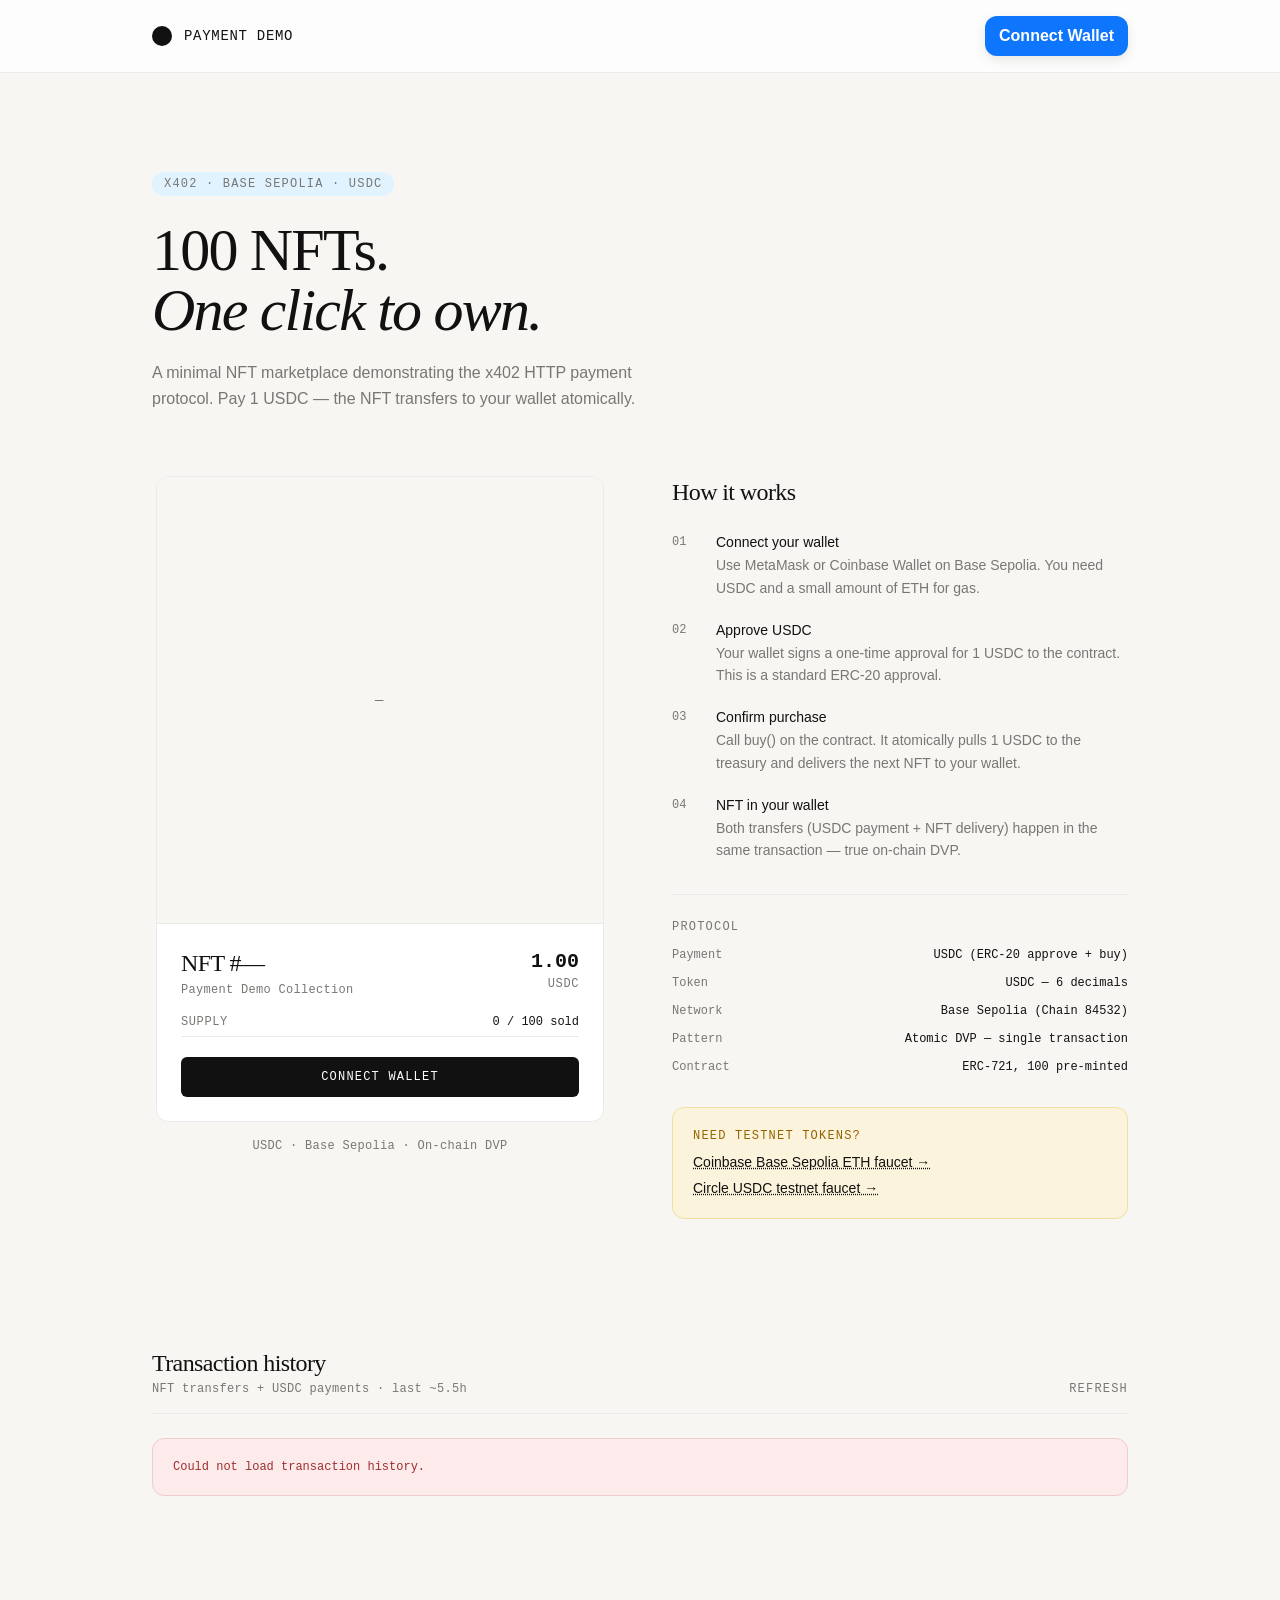
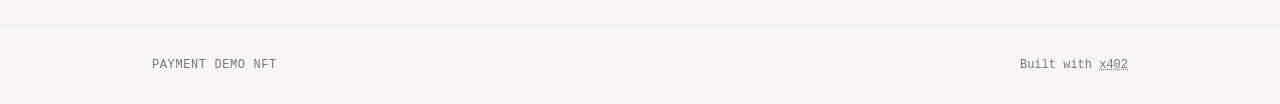
==== commit be9f7549: "Updated" ====
--- a/index.html
+++ b/index.html
@@ -1 +1 @@
-<!DOCTYPE html><!--4eijhBltgkk2R57lhOE_s--><html lang="en"><head><meta charSet="utf-8"/><meta name="viewport" content="width=device-width, initial-scale=1"/><link rel="stylesheet" href="/_next/static/css/6d5cbee384a6db98.css" data-precedence="next"/><link rel="stylesheet" href="/_next/static/css/74a79af052a90cd8.css" data-precedence="next"/><link rel="preload" as="script" fetchPriority="low" href="/_next/static/chunks/webpack-f6086aad33203636.js"/><script src="/_next/static/chunks/4bd1b696-100b9d70ed4e49c1.js" async=""></script><script src="/_next/static/chunks/1255-7af2368fb2545735.js" async=""></script><script src="/_next/static/chunks/main-app-4370e6281cf96146.js" async=""></script><script src="/_next/static/chunks/4e88bc13-d2c9e0c3d256a3fd.js" async=""></script><script src="/_next/static/chunks/2172-664d10a9caadbeca.js" async=""></script><script src="/_next/static/chunks/2745-7f623fab10f1a927.js" async=""></script><script src="/_next/static/chunks/app/layout-c546977f24c37034.js" async=""></script><script src="/_next/static/chunks/6457-a1d0f9dbdebcb342.js" async=""></script><script src="/_next/static/chunks/app/page-914b918ef20ca2f9.js" async=""></script><title>Payment Demo NFT</title><meta name="description" content="100 unique NFTs purchasable with USDC via the x402 payment protocol on Base Sepolia."/><script src="/_next/static/chunks/polyfills-42372ed130431b0a.js" noModule=""></script></head><body class="bg-bone min-h-screen font-sans"><div hidden=""><!--$--><!--/$--></div><div data-rk=""><style>[data-rk]{--rk-blurs-modalOverlay:blur(0px);--rk-fonts-body:SFRounded, ui-rounded, "SF Pro Rounded", -apple-system, BlinkMacSystemFont, "Segoe UI", Roboto, Helvetica, Arial, sans-serif, "Apple Color Emoji", "Segoe UI Emoji", "Segoe UI Symbol";--rk-radii-actionButton:9999px;--rk-radii-connectButton:12px;--rk-radii-menuButton:12px;--rk-radii-modal:24px;--rk-radii-modalMobile:28px;--rk-colors-accentColor:#0E76FD;--rk-colors-accentColorForeground:#FFF;--rk-colors-actionButtonBorder:rgba(0, 0, 0, 0.04);--rk-colors-actionButtonBorderMobile:rgba(0, 0, 0, 0.06);--rk-colors-actionButtonSecondaryBackground:rgba(0, 0, 0, 0.06);--rk-colors-closeButton:rgba(60, 66, 66, 0.8);--rk-colors-closeButtonBackground:rgba(0, 0, 0, 0.06);--rk-colors-connectButtonBackground:#FFF;--rk-colors-connectButtonBackgroundError:#FF494A;--rk-colors-connectButtonInnerBackground:linear-gradient(0deg, rgba(0, 0, 0, 0.03), rgba(0, 0, 0, 0.06));--rk-colors-connectButtonText:#25292E;--rk-colors-connectButtonTextError:#FFF;--rk-colors-connectionIndicator:#30E000;--rk-colors-downloadBottomCardBackground:linear-gradient(126deg, rgba(255, 255, 255, 0) 9.49%, rgba(171, 171, 171, 0.04) 71.04%), #FFFFFF;--rk-colors-downloadTopCardBackground:linear-gradient(126deg, rgba(171, 171, 171, 0.2) 9.49%, rgba(255, 255, 255, 0) 71.04%), #FFFFFF;--rk-colors-error:#FF494A;--rk-colors-generalBorder:rgba(0, 0, 0, 0.06);--rk-colors-generalBorderDim:rgba(0, 0, 0, 0.03);--rk-colors-menuItemBackground:rgba(60, 66, 66, 0.1);--rk-colors-modalBackdrop:rgba(0, 0, 0, 0.3);--rk-colors-modalBackground:#FFF;--rk-colors-modalBorder:transparent;--rk-colors-modalText:#25292E;--rk-colors-modalTextDim:rgba(60, 66, 66, 0.3);--rk-colors-modalTextSecondary:rgba(60, 66, 66, 0.6);--rk-colors-profileAction:#FFF;--rk-colors-profileActionHover:rgba(255, 255, 255, 0.5);--rk-colors-profileForeground:rgba(60, 66, 66, 0.06);--rk-colors-selectedOptionBorder:rgba(60, 66, 66, 0.1);--rk-colors-standby:#FFD641;--rk-shadows-connectButton:0px 4px 12px rgba(0, 0, 0, 0.1);--rk-shadows-dialog:0px 8px 32px rgba(0, 0, 0, 0.32);--rk-shadows-profileDetailsAction:0px 2px 6px rgba(37, 41, 46, 0.04);--rk-shadows-selectedOption:0px 2px 6px rgba(0, 0, 0, 0.24);--rk-shadows-selectedWallet:0px 2px 6px rgba(0, 0, 0, 0.12);--rk-shadows-walletLogo:0px 2px 16px rgba(0, 0, 0, 0.16);}</style><main class="min-h-screen bg-bone"><header class="border-b border-border bg-white/80 backdrop-blur-sm sticky top-0 z-10"><div class="max-w-5xl mx-auto px-6 py-4 flex items-center justify-between"><div class="flex items-center gap-3"><div class="w-5 h-5 rounded-full bg-charcoal"></div><span class="font-mono text-sm text-charcoal tracking-wider">PAYMENT DEMO</span></div></div></header><section class="max-w-5xl mx-auto px-6 pt-24 pb-16"><div class="max-w-2xl fade-up"><span class="inline-block font-mono text-xs text-secondary bg-pale-blue text-[#1F6C9F] px-3 py-1 rounded-full tracking-widest uppercase mb-6">x402 · Base Sepolia · USDC</span><h1 class="font-serif text-5xl md:text-6xl text-charcoal leading-[1.1] tracking-[-0.03em] mb-5">100 NFTs.<br/><span class="italic font-light">One click to own.</span></h1><p class="font-sans text-base text-secondary leading-relaxed max-w-lg fade-up fade-up-delay-1">A minimal NFT marketplace demonstrating the x402 HTTP payment protocol. Pay 1 USDC — the NFT transfers to your wallet atomically.</p></div></section><section class="max-w-5xl mx-auto px-6 pb-32"><div class="grid grid-cols-1 md:grid-cols-2 gap-16 items-start"><div class="fade-up fade-up-delay-2"><div class="w-full max-w-md mx-auto space-y-4"><div class="bg-white border border-border rounded-xl overflow-hidden hover:shadow-card transition-shadow duration-200"><div class="aspect-square bg-bone flex items-center justify-center relative"><span class="font-mono text-secondary text-sm tracking-widest">—</span></div><div class="p-6 border-t border-border"><div class="flex items-start justify-between mb-4"><div><h2 class="font-serif text-2xl tracking-tight text-charcoal leading-tight">NFT #—</h2><p class="text-secondary font-mono text-xs mt-1 tracking-wide">Payment Demo Collection</p></div><div class="text-right"><div class="font-mono text-xl text-charcoal font-bold">1.00</div><div class="text-secondary font-mono text-xs tracking-wider">USDC</div></div></div><div class="mb-5"><div class="flex justify-between items-center mb-1.5"><span class="font-mono text-xs text-secondary tracking-wider">SUPPLY</span><span class="font-mono text-xs text-charcoal">0<!-- --> / 100 sold</span></div><div class="w-full h-px bg-border relative"><div class="absolute top-0 left-0 h-px bg-charcoal transition-all duration-700" style="width:0%"></div></div></div><button class="w-full py-3 bg-charcoal text-white rounded-md font-mono text-xs tracking-widest hover:bg-[#333] active:scale-[0.98] transition-all">CONNECT WALLET</button></div></div><p class="text-center font-mono text-xs text-secondary tracking-wide">USDC · Base Sepolia · On-chain DVP</p></div></div><div class="space-y-8 fade-up fade-up-delay-3"><div><h2 class="font-serif text-2xl text-charcoal tracking-tight mb-6">How it works</h2><ol class="space-y-5"><li class="flex gap-5"><span class="font-mono text-xs text-secondary w-6 shrink-0 mt-0.5">01</span><div><p class="font-sans text-sm font-medium text-charcoal mb-0.5">Connect your wallet</p><p class="font-sans text-sm text-secondary leading-relaxed">Use MetaMask or Coinbase Wallet on Base Sepolia. You need USDC and a small amount of ETH for gas.</p></div></li><li class="flex gap-5"><span class="font-mono text-xs text-secondary w-6 shrink-0 mt-0.5">02</span><div><p class="font-sans text-sm font-medium text-charcoal mb-0.5">Approve USDC</p><p class="font-sans text-sm text-secondary leading-relaxed">Your wallet signs a one-time approval for 1 USDC to the contract. This is a standard ERC-20 approval.</p></div></li><li class="flex gap-5"><span class="font-mono text-xs text-secondary w-6 shrink-0 mt-0.5">03</span><div><p class="font-sans text-sm font-medium text-charcoal mb-0.5">Confirm purchase</p><p class="font-sans text-sm text-secondary leading-relaxed">Call buy() on the contract. It atomically pulls 1 USDC to the treasury and delivers the next NFT to your wallet.</p></div></li><li class="flex gap-5"><span class="font-mono text-xs text-secondary w-6 shrink-0 mt-0.5">04</span><div><p class="font-sans text-sm font-medium text-charcoal mb-0.5">NFT in your wallet</p><p class="font-sans text-sm text-secondary leading-relaxed">Both transfers (USDC payment + NFT delivery) happen in the same transaction — true on-chain DVP.</p></div></li></ol></div><div class="border-t border-border pt-6 space-y-3"><p class="font-mono text-xs text-secondary tracking-widest uppercase">Protocol</p><div class="flex justify-between items-center"><span class="font-mono text-xs text-secondary">Payment</span><span class="font-mono text-xs text-charcoal">USDC (ERC-20 approve + buy)</span></div><div class="flex justify-between items-center"><span class="font-mono text-xs text-secondary">Token</span><span class="font-mono text-xs text-charcoal">USDC — 6 decimals</span></div><div class="flex justify-between items-center"><span class="font-mono text-xs text-secondary">Network</span><span class="font-mono text-xs text-charcoal">Base Sepolia (Chain 84532)</span></div><div class="flex justify-between items-center"><span class="font-mono text-xs text-secondary">Pattern</span><span class="font-mono text-xs text-charcoal">Atomic DVP — single transaction</span></div><div class="flex justify-between items-center"><span class="font-mono text-xs text-secondary">Contract</span><span class="font-mono text-xs text-charcoal">ERC-721, 100 pre-minted</span></div></div><div class="bg-pale-yellow border border-[#f0dfa0] rounded-xl p-5"><p class="font-mono text-xs text-[#956400] tracking-widest uppercase mb-2">Need testnet tokens?</p><ul class="space-y-1.5"><li class="font-sans text-sm text-charcoal"><a href="https://www.coinbase.com/faucets/base-ethereum-goerli-faucet" target="_blank" rel="noopener noreferrer" class="underline decoration-dotted hover:text-[#956400] transition-colors">Coinbase Base Sepolia ETH faucet →</a></li><li class="font-sans text-sm text-charcoal"><a href="https://faucet.circle.com" target="_blank" rel="noopener noreferrer" class="underline decoration-dotted hover:text-[#956400] transition-colors">Circle USDC testnet faucet →</a></li></ul></div></div></div></section><section class="max-w-5xl mx-auto px-6 pb-32"><div class="flex items-end justify-between mb-6 pb-4 border-b border-border"><div><h2 class="font-serif text-2xl text-charcoal tracking-tight">Transaction history</h2><p class="font-mono text-xs text-secondary mt-0.5 tracking-wide">NFT transfers + USDC payments · last ~5.5h</p></div><button class="font-mono text-xs text-secondary hover:text-charcoal transition-colors tracking-widest">REFRESH</button></div><div class="py-12 text-center"><span class="font-mono text-xs text-secondary tracking-widest animate-pulse">LOADING...</span></div></section><footer class="border-t border-border"><div class="max-w-5xl mx-auto px-6 py-8 flex items-center justify-between"><span class="font-mono text-xs text-secondary tracking-wider">PAYMENT DEMO NFT</span><span class="font-mono text-xs text-secondary">Built with<!-- --> <a href="https://x402.org" target="_blank" rel="noopener noreferrer" class="underline decoration-dotted">x402</a></span></div></footer></main><!--$--><!--/$--></div><script src="/_next/static/chunks/webpack-f6086aad33203636.js" id="_R_" async=""></script><script>(self.__next_f=self.__next_f||[]).push([0])</script><script>self.__next_f.push([1,"1:\"$Sreact.fragment\"\n2:I[62407,[\"8451\",\"static/chunks/4e88bc13-d2c9e0c3d256a3fd.js\",\"2172\",\"static/chunks/2172-664d10a9caadbeca.js\",\"2745\",\"static/chunks/2745-7f623fab10f1a927.js\",\"7177\",\"static/chunks/app/layout-c546977f24c37034.js\"],\"WalletProvider\"]\n3:I[9766,[],\"\"]\n4:I[98924,[],\"\"]\n5:I[72030,[\"8451\",\"static/chunks/4e88bc13-d2c9e0c3d256a3fd.js\",\"2172\",\"static/chunks/2172-664d10a9caadbeca.js\",\"6457\",\"static/chunks/6457-a1d0f9dbdebcb342.js\",\"8974\",\"static/chunks/app/page-914b918ef20ca2f9.js\"],\"ConnectButton\"]\n6:I[30265,[\"8451\",\"static/chunks/4e88bc13-d2c9e0c3d256a3fd.js\",\"2172\",\"static/chunks/2172-664d10a9caadbeca.js\",\"6457\",\"static/chunks/6457-a1d0f9dbdebcb342.js\",\"8974\",\"static/chunks/app/page-914b918ef20ca2f9.js\"],\"NFTCard\"]\n10:I[57150,[],\"\"]\n:HL[\"/_next/static/css/6d5cbee384a6db98.css\",\"style\"]\n:HL[\"/_next/static/css/74a79af052a90cd8.css\",\"style\"]\n"])</script><script>self.__next_f.push([1,"0:{\"P\":null,\"b\":\"4eijhBltgkk2R57lhOE_s\",\"p\":\"\",\"c\":[\"\",\"\"],\"i\":false,\"f\":[[[\"\",{\"children\":[\"__PAGE__\",{}]},\"$undefined\",\"$undefined\",true],[\"\",[\"$\",\"$1\",\"c\",{\"children\":[[[\"$\",\"link\",\"0\",{\"rel\":\"stylesheet\",\"href\":\"/_next/static/css/6d5cbee384a6db98.css\",\"precedence\":\"next\",\"crossOrigin\":\"$undefined\",\"nonce\":\"$undefined\"}],[\"$\",\"link\",\"1\",{\"rel\":\"stylesheet\",\"href\":\"/_next/static/css/74a79af052a90cd8.css\",\"precedence\":\"next\",\"crossOrigin\":\"$undefined\",\"nonce\":\"$undefined\"}]],[\"$\",\"html\",null,{\"lang\":\"en\",\"children\":[\"$\",\"body\",null,{\"className\":\"bg-bone min-h-screen font-sans\",\"children\":[\"$\",\"$L2\",null,{\"children\":[\"$\",\"$L3\",null,{\"parallelRouterKey\":\"children\",\"error\":\"$undefined\",\"errorStyles\":\"$undefined\",\"errorScripts\":\"$undefined\",\"template\":[\"$\",\"$L4\",null,{}],\"templateStyles\":\"$undefined\",\"templateScripts\":\"$undefined\",\"notFound\":[[[\"$\",\"title\",null,{\"children\":\"404: This page could not be found.\"}],[\"$\",\"div\",null,{\"style\":{\"fontFamily\":\"system-ui,\\\"Segoe UI\\\",Roboto,Helvetica,Arial,sans-serif,\\\"Apple Color Emoji\\\",\\\"Segoe UI Emoji\\\"\",\"height\":\"100vh\",\"textAlign\":\"center\",\"display\":\"flex\",\"flexDirection\":\"column\",\"alignItems\":\"center\",\"justifyContent\":\"center\"},\"children\":[\"$\",\"div\",null,{\"children\":[[\"$\",\"style\",null,{\"dangerouslySetInnerHTML\":{\"__html\":\"body{color:#000;background:#fff;margin:0}.next-error-h1{border-right:1px solid rgba(0,0,0,.3)}@media (prefers-color-scheme:dark){body{color:#fff;background:#000}.next-error-h1{border-right:1px solid rgba(255,255,255,.3)}}\"}}],[\"$\",\"h1\",null,{\"className\":\"next-error-h1\",\"style\":{\"display\":\"inline-block\",\"margin\":\"0 20px 0 0\",\"padding\":\"0 23px 0 0\",\"fontSize\":24,\"fontWeight\":500,\"verticalAlign\":\"top\",\"lineHeight\":\"49px\"},\"children\":404}],[\"$\",\"div\",null,{\"style\":{\"display\":\"inline-block\"},\"children\":[\"$\",\"h2\",null,{\"style\":{\"fontSize\":14,\"fontWeight\":400,\"lineHeight\":\"49px\",\"margin\":0},\"children\":\"This page could not be found.\"}]}]]}]}]],[]],\"forbidden\":\"$undefined\",\"unauthorized\":\"$undefined\"}]}]}]}]]}],{\"children\":[\"__PAGE__\",[\"$\",\"$1\",\"c\",{\"children\":[[\"$\",\"main\",null,{\"className\":\"min-h-screen bg-bone\",\"children\":[[\"$\",\"header\",null,{\"className\":\"border-b border-border bg-white/80 backdrop-blur-sm sticky top-0 z-10\",\"children\":[\"$\",\"div\",null,{\"className\":\"max-w-5xl mx-auto px-6 py-4 flex items-center justify-between\",\"children\":[[\"$\",\"div\",null,{\"className\":\"flex items-center gap-3\",\"children\":[[\"$\",\"div\",null,{\"className\":\"w-5 h-5 rounded-full bg-charcoal\"}],[\"$\",\"span\",null,{\"className\":\"font-mono text-sm text-charcoal tracking-wider\",\"children\":\"PAYMENT DEMO\"}]]}],[\"$\",\"$L5\",null,{\"accountStatus\":\"address\",\"chainStatus\":\"icon\",\"showBalance\":false}]]}]}],[\"$\",\"section\",null,{\"className\":\"max-w-5xl mx-auto px-6 pt-24 pb-16\",\"children\":[\"$\",\"div\",null,{\"className\":\"max-w-2xl fade-up\",\"children\":[[\"$\",\"span\",null,{\"className\":\"inline-block font-mono text-xs text-secondary bg-pale-blue text-[#1F6C9F] px-3 py-1 rounded-full tracking-widest uppercase mb-6\",\"children\":\"x402 · Base Sepolia · USDC\"}],[\"$\",\"h1\",null,{\"className\":\"font-serif text-5xl md:text-6xl text-charcoal leading-[1.1] tracking-[-0.03em] mb-5\",\"children\":[\"100 NFTs.\",[\"$\",\"br\",null,{}],[\"$\",\"span\",null,{\"className\":\"italic font-light\",\"children\":\"One click to own.\"}]]}],[\"$\",\"p\",null,{\"className\":\"font-sans text-base text-secondary leading-relaxed max-w-lg fade-up fade-up-delay-1\",\"children\":\"A minimal NFT marketplace demonstrating the x402 HTTP payment protocol. Pay 1 USDC — the NFT transfers to your wallet atomically.\"}]]}]}],[\"$\",\"section\",null,{\"className\":\"max-w-5xl mx-auto px-6 pb-32\",\"children\":[\"$\",\"div\",null,{\"className\":\"grid grid-cols-1 md:grid-cols-2 gap-16 items-start\",\"children\":[[\"$\",\"div\",null,{\"className\":\"fade-up fade-up-delay-2\",\"children\":[\"$\",\"$L6\",null,{}]}],[\"$\",\"div\",null,{\"className\":\"space-y-8 fade-up fade-up-delay-3\",\"children\":[[\"$\",\"div\",null,{\"children\":[[\"$\",\"h2\",null,{\"className\":\"font-serif text-2xl text-charcoal tracking-tight mb-6\",\"children\":\"How it works\"}],[\"$\",\"ol\",null,{\"className\":\"space-y-5\",\"children\":[[\"$\",\"li\",\"01\",{\"className\":\"flex gap-5\",\"children\":[[\"$\",\"span\",null,{\"className\":\"font-mono text-xs text-secondary w-6 shrink-0 mt-0.5\",\"children\":\"01\"}],[\"$\",\"div\",null,{\"children\":[[\"$\",\"p\",null,{\"className\":\"font-sans text-sm font-medium text-charcoal mb-0.5\",\"children\":\"Connect your wallet\"}],[\"$\",\"p\",null,{\"className\":\"font-sans text-sm text-secondary leading-relaxed\",\"children\":\"Use MetaMask or Coinbase Wallet on Base Sepolia. You need USDC and a small amount of ETH for gas.\"}]]}]]}],\"$L7\",\"$L8\",\"$L9\"]}]]}],\"$La\",\"$Lb\"]}]]}]}],\"$Lc\",\"$Ld\"]}],null,\"$Le\"]}],{},null,false]},null,false],\"$Lf\",false]],\"m\":\"$undefined\",\"G\":[\"$10\",[]],\"s\":false,\"S\":true}\n"])</script><script>self.__next_f.push([1,"11:I[14305,[\"8451\",\"static/chunks/4e88bc13-d2c9e0c3d256a3fd.js\",\"2172\",\"static/chunks/2172-664d10a9caadbeca.js\",\"6457\",\"static/chunks/6457-a1d0f9dbdebcb342.js\",\"8974\",\"static/chunks/app/page-914b918ef20ca2f9.js\"],\"TransactionHistory\"]\n12:I[24431,[],\"OutletBoundary\"]\n14:I[15278,[],\"AsyncMetadataOutlet\"]\n16:I[24431,[],\"ViewportBoundary\"]\n18:I[24431,[],\"MetadataBoundary\"]\n19:\"$Sreact.suspense\"\n7:[\"$\",\"li\",\"02\",{\"className\":\"flex gap-5\",\"children\":[[\"$\",\"span\",null,{\"className\":\"font-mono text-xs text-secondary w-6 shrink-0 mt-0.5\",\"children\":\"02\"}],[\"$\",\"div\",null,{\"children\":[[\"$\",\"p\",null,{\"className\":\"font-sans text-sm font-medium text-charcoal mb-0.5\",\"children\":\"Approve USDC\"}],[\"$\",\"p\",null,{\"className\":\"font-sans text-sm text-secondary leading-relaxed\",\"children\":\"Your wallet signs a one-time approval for 1 USDC to the contract. This is a standard ERC-20 approval.\"}]]}]]}]\n8:[\"$\",\"li\",\"03\",{\"className\":\"flex gap-5\",\"children\":[[\"$\",\"span\",null,{\"className\":\"font-mono text-xs text-secondary w-6 shrink-0 mt-0.5\",\"children\":\"03\"}],[\"$\",\"div\",null,{\"children\":[[\"$\",\"p\",null,{\"className\":\"font-sans text-sm font-medium text-charcoal mb-0.5\",\"children\":\"Confirm purchase\"}],[\"$\",\"p\",null,{\"className\":\"font-sans text-sm text-secondary leading-relaxed\",\"children\":\"Call buy() on the contract. It atomically pulls 1 USDC to the treasury and delivers the next NFT to your wallet.\"}]]}]]}]\n9:[\"$\",\"li\",\"04\",{\"className\":\"flex gap-5\",\"children\":[[\"$\",\"span\",null,{\"className\":\"font-mono text-xs text-secondary w-6 shrink-0 mt-0.5\",\"children\":\"04\"}],[\"$\",\"div\",null,{\"children\":[[\"$\",\"p\",null,{\"className\":\"font-sans text-sm font-medium text-charcoal mb-0.5\",\"children\":\"NFT in your wallet\"}],[\"$\",\"p\",null,{\"className\":\"font-sans text-sm text-secondary leading-relaxed\",\"children\":\"Both transfers (USDC payment + NFT delivery) happen in the same transaction — true on-chain DVP.\"}]]}]]}]\n"])</script><script>self.__next_f.push([1,"a:[\"$\",\"div\",null,{\"className\":\"border-t border-border pt-6 space-y-3\",\"children\":[[\"$\",\"p\",null,{\"className\":\"font-mono text-xs text-secondary tracking-widest uppercase\",\"children\":\"Protocol\"}],[[\"$\",\"div\",\"Payment\",{\"className\":\"flex justify-between items-center\",\"children\":[[\"$\",\"span\",null,{\"className\":\"font-mono text-xs text-secondary\",\"children\":\"Payment\"}],[\"$\",\"span\",null,{\"className\":\"font-mono text-xs text-charcoal\",\"children\":\"USDC (ERC-20 approve + buy)\"}]]}],[\"$\",\"div\",\"Token\",{\"className\":\"flex justify-between items-center\",\"children\":[[\"$\",\"span\",null,{\"className\":\"font-mono text-xs text-secondary\",\"children\":\"Token\"}],[\"$\",\"span\",null,{\"className\":\"font-mono text-xs text-charcoal\",\"children\":\"USDC — 6 decimals\"}]]}],[\"$\",\"div\",\"Network\",{\"className\":\"flex justify-between items-center\",\"children\":[[\"$\",\"span\",null,{\"className\":\"font-mono text-xs text-secondary\",\"children\":\"Network\"}],[\"$\",\"span\",null,{\"className\":\"font-mono text-xs text-charcoal\",\"children\":\"Base Sepolia (Chain 84532)\"}]]}],[\"$\",\"div\",\"Pattern\",{\"className\":\"flex justify-between items-center\",\"children\":[[\"$\",\"span\",null,{\"className\":\"font-mono text-xs text-secondary\",\"children\":\"Pattern\"}],[\"$\",\"span\",null,{\"className\":\"font-mono text-xs text-charcoal\",\"children\":\"Atomic DVP — single transaction\"}]]}],[\"$\",\"div\",\"Contract\",{\"className\":\"flex justify-between items-center\",\"children\":[[\"$\",\"span\",null,{\"className\":\"font-mono text-xs text-secondary\",\"children\":\"Contract\"}],[\"$\",\"span\",null,{\"className\":\"font-mono text-xs text-charcoal\",\"children\":\"ERC-721, 100 pre-minted\"}]]}]]]}]\n"])</script><script>self.__next_f.push([1,"b:[\"$\",\"div\",null,{\"className\":\"bg-pale-yellow border border-[#f0dfa0] rounded-xl p-5\",\"children\":[[\"$\",\"p\",null,{\"className\":\"font-mono text-xs text-[#956400] tracking-widest uppercase mb-2\",\"children\":\"Need testnet tokens?\"}],[\"$\",\"ul\",null,{\"className\":\"space-y-1.5\",\"children\":[[\"$\",\"li\",null,{\"className\":\"font-sans text-sm text-charcoal\",\"children\":[\"$\",\"a\",null,{\"href\":\"https://www.coinbase.com/faucets/base-ethereum-goerli-faucet\",\"target\":\"_blank\",\"rel\":\"noopener noreferrer\",\"className\":\"underline decoration-dotted hover:text-[#956400] transition-colors\",\"children\":\"Coinbase Base Sepolia ETH faucet →\"}]}],[\"$\",\"li\",null,{\"className\":\"font-sans text-sm text-charcoal\",\"children\":[\"$\",\"a\",null,{\"href\":\"https://faucet.circle.com\",\"target\":\"_blank\",\"rel\":\"noopener noreferrer\",\"className\":\"underline decoration-dotted hover:text-[#956400] transition-colors\",\"children\":\"Circle USDC testnet faucet →\"}]}]]}]]}]\n"])</script><script>self.__next_f.push([1,"c:[\"$\",\"$L11\",null,{}]\nd:[\"$\",\"footer\",null,{\"className\":\"border-t border-border\",\"children\":[\"$\",\"div\",null,{\"className\":\"max-w-5xl mx-auto px-6 py-8 flex items-center justify-between\",\"children\":[[\"$\",\"span\",null,{\"className\":\"font-mono text-xs text-secondary tracking-wider\",\"children\":\"PAYMENT DEMO NFT\"}],[\"$\",\"span\",null,{\"className\":\"font-mono text-xs text-secondary\",\"children\":[\"Built with\",\" \",[\"$\",\"a\",null,{\"href\":\"https://x402.org\",\"target\":\"_blank\",\"rel\":\"noopener noreferrer\",\"className\":\"underline decoration-dotted\",\"children\":\"x402\"}]]}]]}]}]\ne:[\"$\",\"$L12\",null,{\"children\":[\"$L13\",[\"$\",\"$L14\",null,{\"promise\":\"$@15\"}]]}]\nf:[\"$\",\"$1\",\"h\",{\"children\":[null,[[\"$\",\"$L16\",null,{\"children\":\"$L17\"}],null],[\"$\",\"$L18\",null,{\"children\":[\"$\",\"div\",null,{\"hidden\":true,\"children\":[\"$\",\"$19\",null,{\"fallback\":null,\"children\":\"$L1a\"}]}]}]]}]\n"])</script><script>self.__next_f.push([1,"17:[[\"$\",\"meta\",\"0\",{\"charSet\":\"utf-8\"}],[\"$\",\"meta\",\"1\",{\"name\":\"viewport\",\"content\":\"width=device-width, initial-scale=1\"}]]\n13:null\n"])</script><script>self.__next_f.push([1,"15:{\"metadata\":[[\"$\",\"title\",\"0\",{\"children\":\"Payment Demo NFT\"}],[\"$\",\"meta\",\"1\",{\"name\":\"description\",\"content\":\"100 unique NFTs purchasable with USDC via the x402 payment protocol on Base Sepolia.\"}]],\"error\":null,\"digest\":\"$undefined\"}\n"])</script><script>self.__next_f.push([1,"1a:\"$15:metadata\"\n"])</script></body></html>+<!DOCTYPE html><!--v_QGYle92L9vPOqxHQ31P--><html lang="en"><head><meta charSet="utf-8"/><meta name="viewport" content="width=device-width, initial-scale=1"/><link rel="stylesheet" href="/_next/static/css/6d5cbee384a6db98.css" data-precedence="next"/><link rel="stylesheet" href="/_next/static/css/74a79af052a90cd8.css" data-precedence="next"/><link rel="preload" as="script" fetchPriority="low" href="/_next/static/chunks/webpack-f6086aad33203636.js"/><script src="/_next/static/chunks/4bd1b696-100b9d70ed4e49c1.js" async=""></script><script src="/_next/static/chunks/1255-7af2368fb2545735.js" async=""></script><script src="/_next/static/chunks/main-app-4370e6281cf96146.js" async=""></script><script src="/_next/static/chunks/4e88bc13-d2c9e0c3d256a3fd.js" async=""></script><script src="/_next/static/chunks/2172-664d10a9caadbeca.js" async=""></script><script src="/_next/static/chunks/2745-7f623fab10f1a927.js" async=""></script><script src="/_next/static/chunks/app/layout-c546977f24c37034.js" async=""></script><script src="/_next/static/chunks/6457-a1d0f9dbdebcb342.js" async=""></script><script src="/_next/static/chunks/app/page-5a036060dce24420.js" async=""></script><title>Payment Demo NFT</title><meta name="description" content="100 unique NFTs purchasable with USDC via the x402 payment protocol on Base Sepolia."/><script src="/_next/static/chunks/polyfills-42372ed130431b0a.js" noModule=""></script></head><body class="bg-bone min-h-screen font-sans"><div hidden=""><!--$--><!--/$--></div><div data-rk=""><style>[data-rk]{--rk-blurs-modalOverlay:blur(0px);--rk-fonts-body:SFRounded, ui-rounded, "SF Pro Rounded", -apple-system, BlinkMacSystemFont, "Segoe UI", Roboto, Helvetica, Arial, sans-serif, "Apple Color Emoji", "Segoe UI Emoji", "Segoe UI Symbol";--rk-radii-actionButton:9999px;--rk-radii-connectButton:12px;--rk-radii-menuButton:12px;--rk-radii-modal:24px;--rk-radii-modalMobile:28px;--rk-colors-accentColor:#0E76FD;--rk-colors-accentColorForeground:#FFF;--rk-colors-actionButtonBorder:rgba(0, 0, 0, 0.04);--rk-colors-actionButtonBorderMobile:rgba(0, 0, 0, 0.06);--rk-colors-actionButtonSecondaryBackground:rgba(0, 0, 0, 0.06);--rk-colors-closeButton:rgba(60, 66, 66, 0.8);--rk-colors-closeButtonBackground:rgba(0, 0, 0, 0.06);--rk-colors-connectButtonBackground:#FFF;--rk-colors-connectButtonBackgroundError:#FF494A;--rk-colors-connectButtonInnerBackground:linear-gradient(0deg, rgba(0, 0, 0, 0.03), rgba(0, 0, 0, 0.06));--rk-colors-connectButtonText:#25292E;--rk-colors-connectButtonTextError:#FFF;--rk-colors-connectionIndicator:#30E000;--rk-colors-downloadBottomCardBackground:linear-gradient(126deg, rgba(255, 255, 255, 0) 9.49%, rgba(171, 171, 171, 0.04) 71.04%), #FFFFFF;--rk-colors-downloadTopCardBackground:linear-gradient(126deg, rgba(171, 171, 171, 0.2) 9.49%, rgba(255, 255, 255, 0) 71.04%), #FFFFFF;--rk-colors-error:#FF494A;--rk-colors-generalBorder:rgba(0, 0, 0, 0.06);--rk-colors-generalBorderDim:rgba(0, 0, 0, 0.03);--rk-colors-menuItemBackground:rgba(60, 66, 66, 0.1);--rk-colors-modalBackdrop:rgba(0, 0, 0, 0.3);--rk-colors-modalBackground:#FFF;--rk-colors-modalBorder:transparent;--rk-colors-modalText:#25292E;--rk-colors-modalTextDim:rgba(60, 66, 66, 0.3);--rk-colors-modalTextSecondary:rgba(60, 66, 66, 0.6);--rk-colors-profileAction:#FFF;--rk-colors-profileActionHover:rgba(255, 255, 255, 0.5);--rk-colors-profileForeground:rgba(60, 66, 66, 0.06);--rk-colors-selectedOptionBorder:rgba(60, 66, 66, 0.1);--rk-colors-standby:#FFD641;--rk-shadows-connectButton:0px 4px 12px rgba(0, 0, 0, 0.1);--rk-shadows-dialog:0px 8px 32px rgba(0, 0, 0, 0.32);--rk-shadows-profileDetailsAction:0px 2px 6px rgba(37, 41, 46, 0.04);--rk-shadows-selectedOption:0px 2px 6px rgba(0, 0, 0, 0.24);--rk-shadows-selectedWallet:0px 2px 6px rgba(0, 0, 0, 0.12);--rk-shadows-walletLogo:0px 2px 16px rgba(0, 0, 0, 0.16);}</style><main class="min-h-screen bg-bone"><header class="border-b border-border bg-white/80 backdrop-blur-sm sticky top-0 z-10"><div class="max-w-5xl mx-auto px-6 py-4 flex items-center justify-between"><div class="flex items-center gap-3"><div class="w-5 h-5 rounded-full bg-charcoal"></div><span class="font-mono text-sm text-charcoal tracking-wider">PAYMENT DEMO</span></div></div></header><section class="max-w-5xl mx-auto px-6 pt-24 pb-16"><div class="max-w-2xl fade-up"><span class="inline-block font-mono text-xs text-secondary bg-pale-blue text-[#1F6C9F] px-3 py-1 rounded-full tracking-widest uppercase mb-6">x402 · Base Sepolia · USDC</span><h1 class="font-serif text-5xl md:text-6xl text-charcoal leading-[1.1] tracking-[-0.03em] mb-5">100 NFTs.<br/><span class="italic font-light">One click to own.</span></h1><p class="font-sans text-base text-secondary leading-relaxed max-w-lg fade-up fade-up-delay-1">A minimal NFT marketplace demonstrating the x402 HTTP payment protocol. Pay 1 USDC — the NFT transfers to your wallet atomically.</p></div></section><section class="max-w-5xl mx-auto px-6 pb-32"><div class="grid grid-cols-1 md:grid-cols-2 gap-16 items-start"><div class="fade-up fade-up-delay-2"><div class="w-full max-w-md mx-auto space-y-4"><div class="bg-white border border-border rounded-xl overflow-hidden hover:shadow-card transition-shadow duration-200"><div class="aspect-square bg-bone flex items-center justify-center relative"><span class="font-mono text-secondary text-sm tracking-widest">—</span></div><div class="p-6 border-t border-border"><div class="flex items-start justify-between mb-4"><div><h2 class="font-serif text-2xl tracking-tight text-charcoal leading-tight">NFT #—</h2><p class="text-secondary font-mono text-xs mt-1 tracking-wide">Payment Demo Collection</p></div><div class="text-right"><div class="font-mono text-xl text-charcoal font-bold">1.00</div><div class="text-secondary font-mono text-xs tracking-wider">USDC</div></div></div><div class="mb-5"><div class="flex justify-between items-center mb-1.5"><span class="font-mono text-xs text-secondary tracking-wider">SUPPLY</span><span class="font-mono text-xs text-charcoal">0<!-- --> / 100 sold</span></div><div class="w-full h-px bg-border relative"><div class="absolute top-0 left-0 h-px bg-charcoal transition-all duration-700" style="width:0%"></div></div></div><button class="w-full py-3 bg-charcoal text-white rounded-md font-mono text-xs tracking-widest hover:bg-[#333] active:scale-[0.98] transition-all">CONNECT WALLET</button></div></div><p class="text-center font-mono text-xs text-secondary tracking-wide">USDC · Base Sepolia · On-chain DVP</p></div></div><div class="space-y-8 fade-up fade-up-delay-3"><div><h2 class="font-serif text-2xl text-charcoal tracking-tight mb-6">How it works</h2><ol class="space-y-5"><li class="flex gap-5"><span class="font-mono text-xs text-secondary w-6 shrink-0 mt-0.5">01</span><div><p class="font-sans text-sm font-medium text-charcoal mb-0.5">Connect your wallet</p><p class="font-sans text-sm text-secondary leading-relaxed">Use MetaMask or Coinbase Wallet on Base Sepolia. You need USDC and a small amount of ETH for gas.</p></div></li><li class="flex gap-5"><span class="font-mono text-xs text-secondary w-6 shrink-0 mt-0.5">02</span><div><p class="font-sans text-sm font-medium text-charcoal mb-0.5">Approve USDC</p><p class="font-sans text-sm text-secondary leading-relaxed">Your wallet signs a one-time approval for 1 USDC to the contract. This is a standard ERC-20 approval.</p></div></li><li class="flex gap-5"><span class="font-mono text-xs text-secondary w-6 shrink-0 mt-0.5">03</span><div><p class="font-sans text-sm font-medium text-charcoal mb-0.5">Confirm purchase</p><p class="font-sans text-sm text-secondary leading-relaxed">Call buy() on the contract. It atomically pulls 1 USDC to the treasury and delivers the next NFT to your wallet.</p></div></li><li class="flex gap-5"><span class="font-mono text-xs text-secondary w-6 shrink-0 mt-0.5">04</span><div><p class="font-sans text-sm font-medium text-charcoal mb-0.5">NFT in your wallet</p><p class="font-sans text-sm text-secondary leading-relaxed">Both transfers (USDC payment + NFT delivery) happen in the same transaction — true on-chain DVP.</p></div></li></ol></div><div class="border-t border-border pt-6 space-y-3"><p class="font-mono text-xs text-secondary tracking-widest uppercase">Protocol</p><div class="flex justify-between items-center"><span class="font-mono text-xs text-secondary">Payment</span><span class="font-mono text-xs text-charcoal">USDC (ERC-20 approve + buy)</span></div><div class="flex justify-between items-center"><span class="font-mono text-xs text-secondary">Token</span><span class="font-mono text-xs text-charcoal">USDC — 6 decimals</span></div><div class="flex justify-between items-center"><span class="font-mono text-xs text-secondary">Network</span><span class="font-mono text-xs text-charcoal">Base Sepolia (Chain 84532)</span></div><div class="flex justify-between items-center"><span class="font-mono text-xs text-secondary">Pattern</span><span class="font-mono text-xs text-charcoal">Atomic DVP — single transaction</span></div><div class="flex justify-between items-center"><span class="font-mono text-xs text-secondary">Contract</span><span class="font-mono text-xs text-charcoal">ERC-721, 100 pre-minted</span></div></div><div class="bg-pale-yellow border border-[#f0dfa0] rounded-xl p-5"><p class="font-mono text-xs text-[#956400] tracking-widest uppercase mb-2">Need testnet tokens?</p><ul class="space-y-1.5"><li class="font-sans text-sm text-charcoal"><a href="https://www.coinbase.com/faucets/base-ethereum-goerli-faucet" target="_blank" rel="noopener noreferrer" class="underline decoration-dotted hover:text-[#956400] transition-colors">Coinbase Base Sepolia ETH faucet →</a></li><li class="font-sans text-sm text-charcoal"><a href="https://faucet.circle.com" target="_blank" rel="noopener noreferrer" class="underline decoration-dotted hover:text-[#956400] transition-colors">Circle USDC testnet faucet →</a></li></ul></div></div></div></section><section class="max-w-5xl mx-auto px-6 pb-32"><div class="flex items-end justify-between mb-6 pb-4 border-b border-border"><div><h2 class="font-serif text-2xl text-charcoal tracking-tight">Transaction history</h2><p class="font-mono text-xs text-secondary mt-0.5 tracking-wide">NFT transfers + USDC payments · last ~5.5h</p></div><button class="font-mono text-xs text-secondary hover:text-charcoal transition-colors tracking-widest">REFRESH</button></div><div class="py-12 text-center"><span class="font-mono text-xs text-secondary tracking-widest animate-pulse">LOADING...</span></div></section><footer class="border-t border-border"><div class="max-w-5xl mx-auto px-6 py-8 flex items-center justify-between"><span class="font-mono text-xs text-secondary tracking-wider">PAYMENT DEMO NFT</span><span class="font-mono text-xs text-secondary">Built with<!-- --> <a href="https://x402.org" target="_blank" rel="noopener noreferrer" class="underline decoration-dotted">x402</a></span></div></footer></main><!--$--><!--/$--></div><script src="/_next/static/chunks/webpack-f6086aad33203636.js" id="_R_" async=""></script><script>(self.__next_f=self.__next_f||[]).push([0])</script><script>self.__next_f.push([1,"1:\"$Sreact.fragment\"\n2:I[62407,[\"8451\",\"static/chunks/4e88bc13-d2c9e0c3d256a3fd.js\",\"2172\",\"static/chunks/2172-664d10a9caadbeca.js\",\"2745\",\"static/chunks/2745-7f623fab10f1a927.js\",\"7177\",\"static/chunks/app/layout-c546977f24c37034.js\"],\"WalletProvider\"]\n3:I[9766,[],\"\"]\n4:I[98924,[],\"\"]\n5:I[72030,[\"8451\",\"static/chunks/4e88bc13-d2c9e0c3d256a3fd.js\",\"2172\",\"static/chunks/2172-664d10a9caadbeca.js\",\"6457\",\"static/chunks/6457-a1d0f9dbdebcb342.js\",\"8974\",\"static/chunks/app/page-5a036060dce24420.js\"],\"ConnectButton\"]\n6:I[30265,[\"8451\",\"static/chunks/4e88bc13-d2c9e0c3d256a3fd.js\",\"2172\",\"static/chunks/2172-664d10a9caadbeca.js\",\"6457\",\"static/chunks/6457-a1d0f9dbdebcb342.js\",\"8974\",\"static/chunks/app/page-5a036060dce24420.js\"],\"NFTCard\"]\n10:I[57150,[],\"\"]\n:HL[\"/_next/static/css/6d5cbee384a6db98.css\",\"style\"]\n:HL[\"/_next/static/css/74a79af052a90cd8.css\",\"style\"]\n"])</script><script>self.__next_f.push([1,"0:{\"P\":null,\"b\":\"v-QGYle92L9vPOqxHQ31P\",\"p\":\"\",\"c\":[\"\",\"\"],\"i\":false,\"f\":[[[\"\",{\"children\":[\"__PAGE__\",{}]},\"$undefined\",\"$undefined\",true],[\"\",[\"$\",\"$1\",\"c\",{\"children\":[[[\"$\",\"link\",\"0\",{\"rel\":\"stylesheet\",\"href\":\"/_next/static/css/6d5cbee384a6db98.css\",\"precedence\":\"next\",\"crossOrigin\":\"$undefined\",\"nonce\":\"$undefined\"}],[\"$\",\"link\",\"1\",{\"rel\":\"stylesheet\",\"href\":\"/_next/static/css/74a79af052a90cd8.css\",\"precedence\":\"next\",\"crossOrigin\":\"$undefined\",\"nonce\":\"$undefined\"}]],[\"$\",\"html\",null,{\"lang\":\"en\",\"children\":[\"$\",\"body\",null,{\"className\":\"bg-bone min-h-screen font-sans\",\"children\":[\"$\",\"$L2\",null,{\"children\":[\"$\",\"$L3\",null,{\"parallelRouterKey\":\"children\",\"error\":\"$undefined\",\"errorStyles\":\"$undefined\",\"errorScripts\":\"$undefined\",\"template\":[\"$\",\"$L4\",null,{}],\"templateStyles\":\"$undefined\",\"templateScripts\":\"$undefined\",\"notFound\":[[[\"$\",\"title\",null,{\"children\":\"404: This page could not be found.\"}],[\"$\",\"div\",null,{\"style\":{\"fontFamily\":\"system-ui,\\\"Segoe UI\\\",Roboto,Helvetica,Arial,sans-serif,\\\"Apple Color Emoji\\\",\\\"Segoe UI Emoji\\\"\",\"height\":\"100vh\",\"textAlign\":\"center\",\"display\":\"flex\",\"flexDirection\":\"column\",\"alignItems\":\"center\",\"justifyContent\":\"center\"},\"children\":[\"$\",\"div\",null,{\"children\":[[\"$\",\"style\",null,{\"dangerouslySetInnerHTML\":{\"__html\":\"body{color:#000;background:#fff;margin:0}.next-error-h1{border-right:1px solid rgba(0,0,0,.3)}@media (prefers-color-scheme:dark){body{color:#fff;background:#000}.next-error-h1{border-right:1px solid rgba(255,255,255,.3)}}\"}}],[\"$\",\"h1\",null,{\"className\":\"next-error-h1\",\"style\":{\"display\":\"inline-block\",\"margin\":\"0 20px 0 0\",\"padding\":\"0 23px 0 0\",\"fontSize\":24,\"fontWeight\":500,\"verticalAlign\":\"top\",\"lineHeight\":\"49px\"},\"children\":404}],[\"$\",\"div\",null,{\"style\":{\"display\":\"inline-block\"},\"children\":[\"$\",\"h2\",null,{\"style\":{\"fontSize\":14,\"fontWeight\":400,\"lineHeight\":\"49px\",\"margin\":0},\"children\":\"This page could not be found.\"}]}]]}]}]],[]],\"forbidden\":\"$undefined\",\"unauthorized\":\"$undefined\"}]}]}]}]]}],{\"children\":[\"__PAGE__\",[\"$\",\"$1\",\"c\",{\"children\":[[\"$\",\"main\",null,{\"className\":\"min-h-screen bg-bone\",\"children\":[[\"$\",\"header\",null,{\"className\":\"border-b border-border bg-white/80 backdrop-blur-sm sticky top-0 z-10\",\"children\":[\"$\",\"div\",null,{\"className\":\"max-w-5xl mx-auto px-6 py-4 flex items-center justify-between\",\"children\":[[\"$\",\"div\",null,{\"className\":\"flex items-center gap-3\",\"children\":[[\"$\",\"div\",null,{\"className\":\"w-5 h-5 rounded-full bg-charcoal\"}],[\"$\",\"span\",null,{\"className\":\"font-mono text-sm text-charcoal tracking-wider\",\"children\":\"PAYMENT DEMO\"}]]}],[\"$\",\"$L5\",null,{\"accountStatus\":\"address\",\"chainStatus\":\"icon\",\"showBalance\":false}]]}]}],[\"$\",\"section\",null,{\"className\":\"max-w-5xl mx-auto px-6 pt-24 pb-16\",\"children\":[\"$\",\"div\",null,{\"className\":\"max-w-2xl fade-up\",\"children\":[[\"$\",\"span\",null,{\"className\":\"inline-block font-mono text-xs text-secondary bg-pale-blue text-[#1F6C9F] px-3 py-1 rounded-full tracking-widest uppercase mb-6\",\"children\":\"x402 · Base Sepolia · USDC\"}],[\"$\",\"h1\",null,{\"className\":\"font-serif text-5xl md:text-6xl text-charcoal leading-[1.1] tracking-[-0.03em] mb-5\",\"children\":[\"100 NFTs.\",[\"$\",\"br\",null,{}],[\"$\",\"span\",null,{\"className\":\"italic font-light\",\"children\":\"One click to own.\"}]]}],[\"$\",\"p\",null,{\"className\":\"font-sans text-base text-secondary leading-relaxed max-w-lg fade-up fade-up-delay-1\",\"children\":\"A minimal NFT marketplace demonstrating the x402 HTTP payment protocol. Pay 1 USDC — the NFT transfers to your wallet atomically.\"}]]}]}],[\"$\",\"section\",null,{\"className\":\"max-w-5xl mx-auto px-6 pb-32\",\"children\":[\"$\",\"div\",null,{\"className\":\"grid grid-cols-1 md:grid-cols-2 gap-16 items-start\",\"children\":[[\"$\",\"div\",null,{\"className\":\"fade-up fade-up-delay-2\",\"children\":[\"$\",\"$L6\",null,{}]}],[\"$\",\"div\",null,{\"className\":\"space-y-8 fade-up fade-up-delay-3\",\"children\":[[\"$\",\"div\",null,{\"children\":[[\"$\",\"h2\",null,{\"className\":\"font-serif text-2xl text-charcoal tracking-tight mb-6\",\"children\":\"How it works\"}],[\"$\",\"ol\",null,{\"className\":\"space-y-5\",\"children\":[[\"$\",\"li\",\"01\",{\"className\":\"flex gap-5\",\"children\":[[\"$\",\"span\",null,{\"className\":\"font-mono text-xs text-secondary w-6 shrink-0 mt-0.5\",\"children\":\"01\"}],[\"$\",\"div\",null,{\"children\":[[\"$\",\"p\",null,{\"className\":\"font-sans text-sm font-medium text-charcoal mb-0.5\",\"children\":\"Connect your wallet\"}],[\"$\",\"p\",null,{\"className\":\"font-sans text-sm text-secondary leading-relaxed\",\"children\":\"Use MetaMask or Coinbase Wallet on Base Sepolia. You need USDC and a small amount of ETH for gas.\"}]]}]]}],\"$L7\",\"$L8\",\"$L9\"]}]]}],\"$La\",\"$Lb\"]}]]}]}],\"$Lc\",\"$Ld\"]}],null,\"$Le\"]}],{},null,false]},null,false],\"$Lf\",false]],\"m\":\"$undefined\",\"G\":[\"$10\",[]],\"s\":false,\"S\":true}\n"])</script><script>self.__next_f.push([1,"11:I[14305,[\"8451\",\"static/chunks/4e88bc13-d2c9e0c3d256a3fd.js\",\"2172\",\"static/chunks/2172-664d10a9caadbeca.js\",\"6457\",\"static/chunks/6457-a1d0f9dbdebcb342.js\",\"8974\",\"static/chunks/app/page-5a036060dce24420.js\"],\"TransactionHistory\"]\n12:I[24431,[],\"OutletBoundary\"]\n14:I[15278,[],\"AsyncMetadataOutlet\"]\n16:I[24431,[],\"ViewportBoundary\"]\n18:I[24431,[],\"MetadataBoundary\"]\n19:\"$Sreact.suspense\"\n7:[\"$\",\"li\",\"02\",{\"className\":\"flex gap-5\",\"children\":[[\"$\",\"span\",null,{\"className\":\"font-mono text-xs text-secondary w-6 shrink-0 mt-0.5\",\"children\":\"02\"}],[\"$\",\"div\",null,{\"children\":[[\"$\",\"p\",null,{\"className\":\"font-sans text-sm font-medium text-charcoal mb-0.5\",\"children\":\"Approve USDC\"}],[\"$\",\"p\",null,{\"className\":\"font-sans text-sm text-secondary leading-relaxed\",\"children\":\"Your wallet signs a one-time approval for 1 USDC to the contract. This is a standard ERC-20 approval.\"}]]}]]}]\n8:[\"$\",\"li\",\"03\",{\"className\":\"flex gap-5\",\"children\":[[\"$\",\"span\",null,{\"className\":\"font-mono text-xs text-secondary w-6 shrink-0 mt-0.5\",\"children\":\"03\"}],[\"$\",\"div\",null,{\"children\":[[\"$\",\"p\",null,{\"className\":\"font-sans text-sm font-medium text-charcoal mb-0.5\",\"children\":\"Confirm purchase\"}],[\"$\",\"p\",null,{\"className\":\"font-sans text-sm text-secondary leading-relaxed\",\"children\":\"Call buy() on the contract. It atomically pulls 1 USDC to the treasury and delivers the next NFT to your wallet.\"}]]}]]}]\n9:[\"$\",\"li\",\"04\",{\"className\":\"flex gap-5\",\"children\":[[\"$\",\"span\",null,{\"className\":\"font-mono text-xs text-secondary w-6 shrink-0 mt-0.5\",\"children\":\"04\"}],[\"$\",\"div\",null,{\"children\":[[\"$\",\"p\",null,{\"className\":\"font-sans text-sm font-medium text-charcoal mb-0.5\",\"children\":\"NFT in your wallet\"}],[\"$\",\"p\",null,{\"className\":\"font-sans text-sm text-secondary leading-relaxed\",\"children\":\"Both transfers (USDC payment + NFT delivery) happen in the same transaction — true on-chain DVP.\"}]]}]]}]\n"])</script><script>self.__next_f.push([1,"a:[\"$\",\"div\",null,{\"className\":\"border-t border-border pt-6 space-y-3\",\"children\":[[\"$\",\"p\",null,{\"className\":\"font-mono text-xs text-secondary tracking-widest uppercase\",\"children\":\"Protocol\"}],[[\"$\",\"div\",\"Payment\",{\"className\":\"flex justify-between items-center\",\"children\":[[\"$\",\"span\",null,{\"className\":\"font-mono text-xs text-secondary\",\"children\":\"Payment\"}],[\"$\",\"span\",null,{\"className\":\"font-mono text-xs text-charcoal\",\"children\":\"USDC (ERC-20 approve + buy)\"}]]}],[\"$\",\"div\",\"Token\",{\"className\":\"flex justify-between items-center\",\"children\":[[\"$\",\"span\",null,{\"className\":\"font-mono text-xs text-secondary\",\"children\":\"Token\"}],[\"$\",\"span\",null,{\"className\":\"font-mono text-xs text-charcoal\",\"children\":\"USDC — 6 decimals\"}]]}],[\"$\",\"div\",\"Network\",{\"className\":\"flex justify-between items-center\",\"children\":[[\"$\",\"span\",null,{\"className\":\"font-mono text-xs text-secondary\",\"children\":\"Network\"}],[\"$\",\"span\",null,{\"className\":\"font-mono text-xs text-charcoal\",\"children\":\"Base Sepolia (Chain 84532)\"}]]}],[\"$\",\"div\",\"Pattern\",{\"className\":\"flex justify-between items-center\",\"children\":[[\"$\",\"span\",null,{\"className\":\"font-mono text-xs text-secondary\",\"children\":\"Pattern\"}],[\"$\",\"span\",null,{\"className\":\"font-mono text-xs text-charcoal\",\"children\":\"Atomic DVP — single transaction\"}]]}],[\"$\",\"div\",\"Contract\",{\"className\":\"flex justify-between items-center\",\"children\":[[\"$\",\"span\",null,{\"className\":\"font-mono text-xs text-secondary\",\"children\":\"Contract\"}],[\"$\",\"span\",null,{\"className\":\"font-mono text-xs text-charcoal\",\"children\":\"ERC-721, 100 pre-minted\"}]]}]]]}]\n"])</script><script>self.__next_f.push([1,"b:[\"$\",\"div\",null,{\"className\":\"bg-pale-yellow border border-[#f0dfa0] rounded-xl p-5\",\"children\":[[\"$\",\"p\",null,{\"className\":\"font-mono text-xs text-[#956400] tracking-widest uppercase mb-2\",\"children\":\"Need testnet tokens?\"}],[\"$\",\"ul\",null,{\"className\":\"space-y-1.5\",\"children\":[[\"$\",\"li\",null,{\"className\":\"font-sans text-sm text-charcoal\",\"children\":[\"$\",\"a\",null,{\"href\":\"https://www.coinbase.com/faucets/base-ethereum-goerli-faucet\",\"target\":\"_blank\",\"rel\":\"noopener noreferrer\",\"className\":\"underline decoration-dotted hover:text-[#956400] transition-colors\",\"children\":\"Coinbase Base Sepolia ETH faucet →\"}]}],[\"$\",\"li\",null,{\"className\":\"font-sans text-sm text-charcoal\",\"children\":[\"$\",\"a\",null,{\"href\":\"https://faucet.circle.com\",\"target\":\"_blank\",\"rel\":\"noopener noreferrer\",\"className\":\"underline decoration-dotted hover:text-[#956400] transition-colors\",\"children\":\"Circle USDC testnet faucet →\"}]}]]}]]}]\n"])</script><script>self.__next_f.push([1,"c:[\"$\",\"$L11\",null,{}]\nd:[\"$\",\"footer\",null,{\"className\":\"border-t border-border\",\"children\":[\"$\",\"div\",null,{\"className\":\"max-w-5xl mx-auto px-6 py-8 flex items-center justify-between\",\"children\":[[\"$\",\"span\",null,{\"className\":\"font-mono text-xs text-secondary tracking-wider\",\"children\":\"PAYMENT DEMO NFT\"}],[\"$\",\"span\",null,{\"className\":\"font-mono text-xs text-secondary\",\"children\":[\"Built with\",\" \",[\"$\",\"a\",null,{\"href\":\"https://x402.org\",\"target\":\"_blank\",\"rel\":\"noopener noreferrer\",\"className\":\"underline decoration-dotted\",\"children\":\"x402\"}]]}]]}]}]\ne:[\"$\",\"$L12\",null,{\"children\":[\"$L13\",[\"$\",\"$L14\",null,{\"promise\":\"$@15\"}]]}]\nf:[\"$\",\"$1\",\"h\",{\"children\":[null,[[\"$\",\"$L16\",null,{\"children\":\"$L17\"}],null],[\"$\",\"$L18\",null,{\"children\":[\"$\",\"div\",null,{\"hidden\":true,\"children\":[\"$\",\"$19\",null,{\"fallback\":null,\"children\":\"$L1a\"}]}]}]]}]\n"])</script><script>self.__next_f.push([1,"17:[[\"$\",\"meta\",\"0\",{\"charSet\":\"utf-8\"}],[\"$\",\"meta\",\"1\",{\"name\":\"viewport\",\"content\":\"width=device-width, initial-scale=1\"}]]\n13:null\n"])</script><script>self.__next_f.push([1,"15:{\"metadata\":[[\"$\",\"title\",\"0\",{\"children\":\"Payment Demo NFT\"}],[\"$\",\"meta\",\"1\",{\"name\":\"description\",\"content\":\"100 unique NFTs purchasable with USDC via the x402 payment protocol on Base Sepolia.\"}]],\"error\":null,\"digest\":\"$undefined\"}\n"])</script><script>self.__next_f.push([1,"1a:\"$15:metadata\"\n"])</script></body></html>
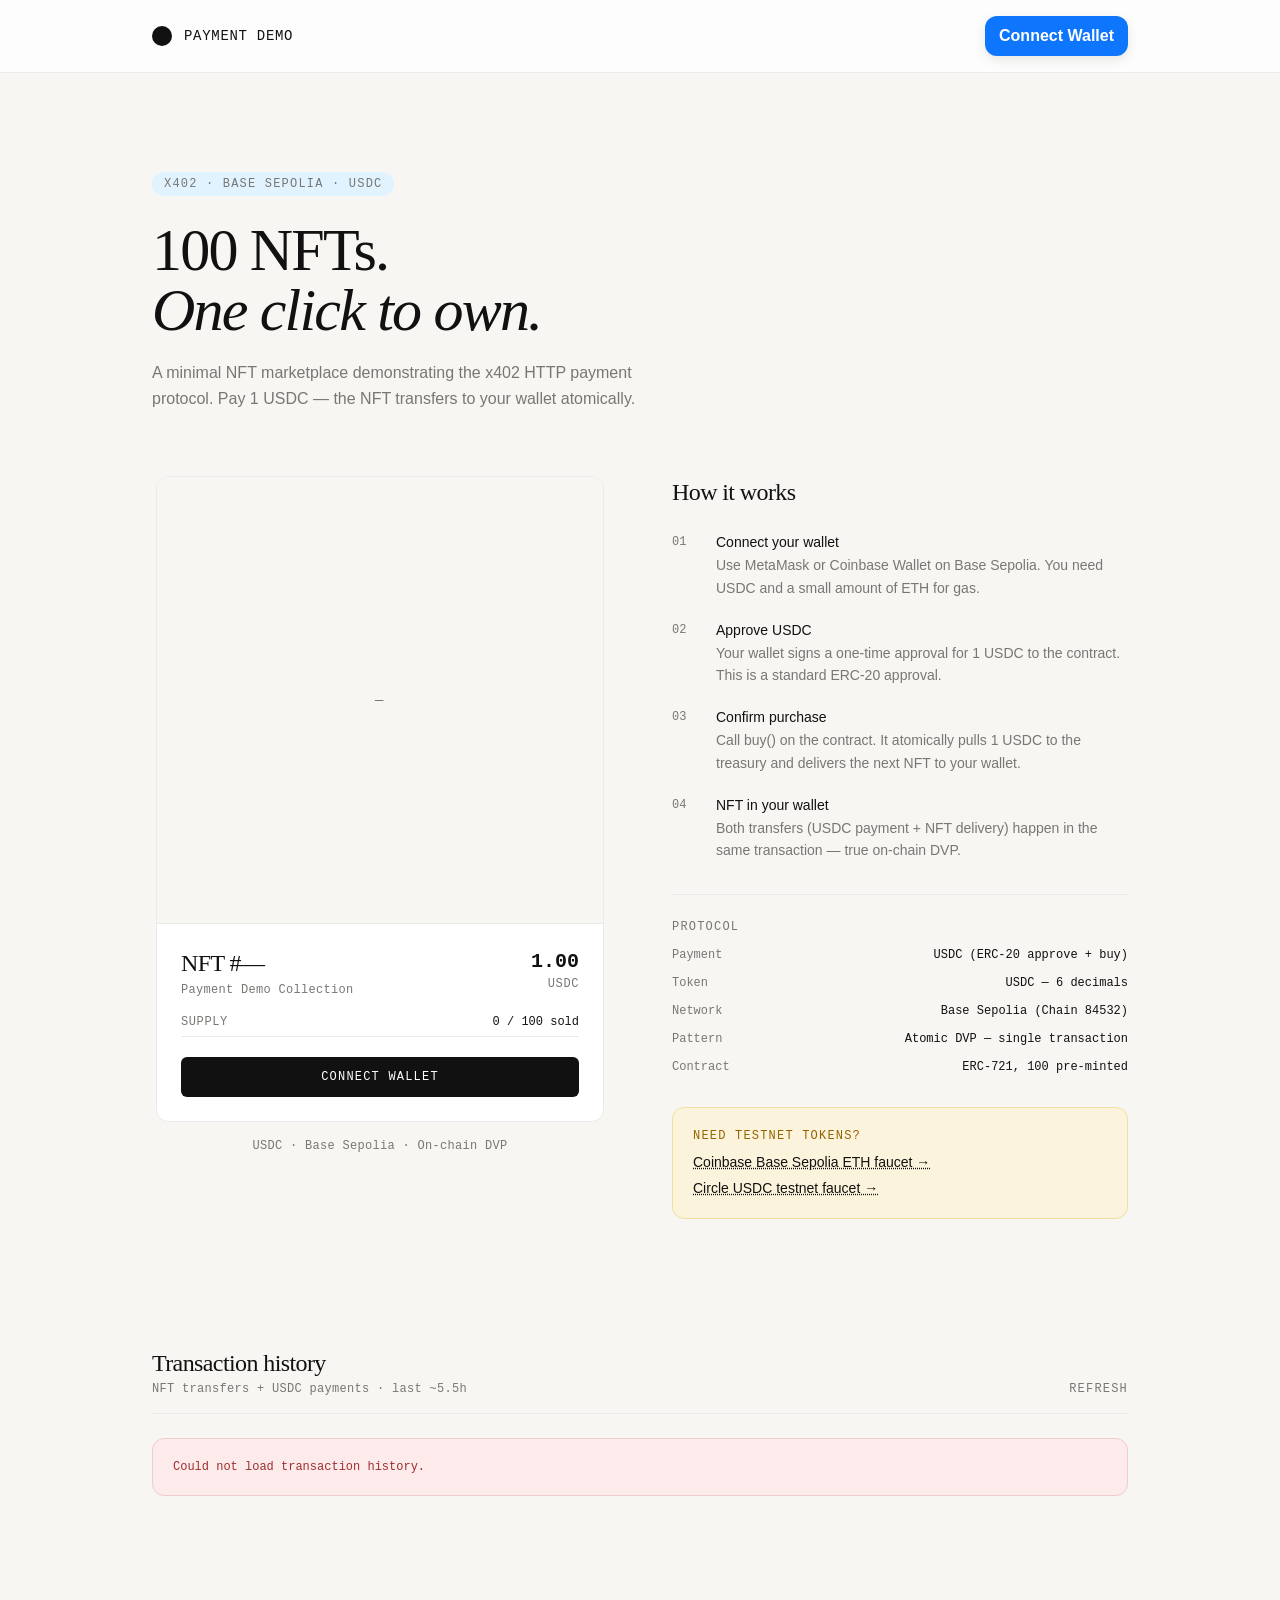
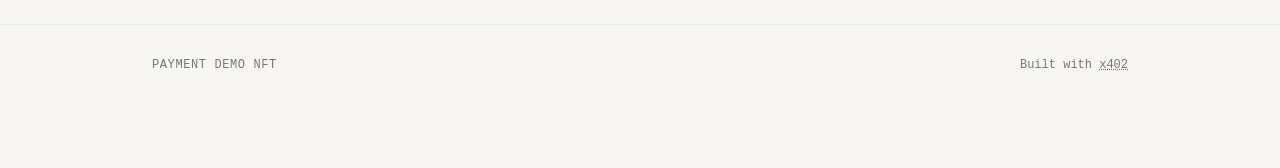
==== commit 4e33fc7b: "Updated" ====
--- a/index.html
+++ b/index.html
@@ -1 +1 @@
-<!DOCTYPE html><!--v_QGYle92L9vPOqxHQ31P--><html lang="en"><head><meta charSet="utf-8"/><meta name="viewport" content="width=device-width, initial-scale=1"/><link rel="stylesheet" href="/_next/static/css/6d5cbee384a6db98.css" data-precedence="next"/><link rel="stylesheet" href="/_next/static/css/74a79af052a90cd8.css" data-precedence="next"/><link rel="preload" as="script" fetchPriority="low" href="/_next/static/chunks/webpack-f6086aad33203636.js"/><script src="/_next/static/chunks/4bd1b696-100b9d70ed4e49c1.js" async=""></script><script src="/_next/static/chunks/1255-7af2368fb2545735.js" async=""></script><script src="/_next/static/chunks/main-app-4370e6281cf96146.js" async=""></script><script src="/_next/static/chunks/4e88bc13-d2c9e0c3d256a3fd.js" async=""></script><script src="/_next/static/chunks/2172-664d10a9caadbeca.js" async=""></script><script src="/_next/static/chunks/2745-7f623fab10f1a927.js" async=""></script><script src="/_next/static/chunks/app/layout-c546977f24c37034.js" async=""></script><script src="/_next/static/chunks/6457-a1d0f9dbdebcb342.js" async=""></script><script src="/_next/static/chunks/app/page-5a036060dce24420.js" async=""></script><title>Payment Demo NFT</title><meta name="description" content="100 unique NFTs purchasable with USDC via the x402 payment protocol on Base Sepolia."/><script src="/_next/static/chunks/polyfills-42372ed130431b0a.js" noModule=""></script></head><body class="bg-bone min-h-screen font-sans"><div hidden=""><!--$--><!--/$--></div><div data-rk=""><style>[data-rk]{--rk-blurs-modalOverlay:blur(0px);--rk-fonts-body:SFRounded, ui-rounded, "SF Pro Rounded", -apple-system, BlinkMacSystemFont, "Segoe UI", Roboto, Helvetica, Arial, sans-serif, "Apple Color Emoji", "Segoe UI Emoji", "Segoe UI Symbol";--rk-radii-actionButton:9999px;--rk-radii-connectButton:12px;--rk-radii-menuButton:12px;--rk-radii-modal:24px;--rk-radii-modalMobile:28px;--rk-colors-accentColor:#0E76FD;--rk-colors-accentColorForeground:#FFF;--rk-colors-actionButtonBorder:rgba(0, 0, 0, 0.04);--rk-colors-actionButtonBorderMobile:rgba(0, 0, 0, 0.06);--rk-colors-actionButtonSecondaryBackground:rgba(0, 0, 0, 0.06);--rk-colors-closeButton:rgba(60, 66, 66, 0.8);--rk-colors-closeButtonBackground:rgba(0, 0, 0, 0.06);--rk-colors-connectButtonBackground:#FFF;--rk-colors-connectButtonBackgroundError:#FF494A;--rk-colors-connectButtonInnerBackground:linear-gradient(0deg, rgba(0, 0, 0, 0.03), rgba(0, 0, 0, 0.06));--rk-colors-connectButtonText:#25292E;--rk-colors-connectButtonTextError:#FFF;--rk-colors-connectionIndicator:#30E000;--rk-colors-downloadBottomCardBackground:linear-gradient(126deg, rgba(255, 255, 255, 0) 9.49%, rgba(171, 171, 171, 0.04) 71.04%), #FFFFFF;--rk-colors-downloadTopCardBackground:linear-gradient(126deg, rgba(171, 171, 171, 0.2) 9.49%, rgba(255, 255, 255, 0) 71.04%), #FFFFFF;--rk-colors-error:#FF494A;--rk-colors-generalBorder:rgba(0, 0, 0, 0.06);--rk-colors-generalBorderDim:rgba(0, 0, 0, 0.03);--rk-colors-menuItemBackground:rgba(60, 66, 66, 0.1);--rk-colors-modalBackdrop:rgba(0, 0, 0, 0.3);--rk-colors-modalBackground:#FFF;--rk-colors-modalBorder:transparent;--rk-colors-modalText:#25292E;--rk-colors-modalTextDim:rgba(60, 66, 66, 0.3);--rk-colors-modalTextSecondary:rgba(60, 66, 66, 0.6);--rk-colors-profileAction:#FFF;--rk-colors-profileActionHover:rgba(255, 255, 255, 0.5);--rk-colors-profileForeground:rgba(60, 66, 66, 0.06);--rk-colors-selectedOptionBorder:rgba(60, 66, 66, 0.1);--rk-colors-standby:#FFD641;--rk-shadows-connectButton:0px 4px 12px rgba(0, 0, 0, 0.1);--rk-shadows-dialog:0px 8px 32px rgba(0, 0, 0, 0.32);--rk-shadows-profileDetailsAction:0px 2px 6px rgba(37, 41, 46, 0.04);--rk-shadows-selectedOption:0px 2px 6px rgba(0, 0, 0, 0.24);--rk-shadows-selectedWallet:0px 2px 6px rgba(0, 0, 0, 0.12);--rk-shadows-walletLogo:0px 2px 16px rgba(0, 0, 0, 0.16);}</style><main class="min-h-screen bg-bone"><header class="border-b border-border bg-white/80 backdrop-blur-sm sticky top-0 z-10"><div class="max-w-5xl mx-auto px-6 py-4 flex items-center justify-between"><div class="flex items-center gap-3"><div class="w-5 h-5 rounded-full bg-charcoal"></div><span class="font-mono text-sm text-charcoal tracking-wider">PAYMENT DEMO</span></div></div></header><section class="max-w-5xl mx-auto px-6 pt-24 pb-16"><div class="max-w-2xl fade-up"><span class="inline-block font-mono text-xs text-secondary bg-pale-blue text-[#1F6C9F] px-3 py-1 rounded-full tracking-widest uppercase mb-6">x402 · Base Sepolia · USDC</span><h1 class="font-serif text-5xl md:text-6xl text-charcoal leading-[1.1] tracking-[-0.03em] mb-5">100 NFTs.<br/><span class="italic font-light">One click to own.</span></h1><p class="font-sans text-base text-secondary leading-relaxed max-w-lg fade-up fade-up-delay-1">A minimal NFT marketplace demonstrating the x402 HTTP payment protocol. Pay 1 USDC — the NFT transfers to your wallet atomically.</p></div></section><section class="max-w-5xl mx-auto px-6 pb-32"><div class="grid grid-cols-1 md:grid-cols-2 gap-16 items-start"><div class="fade-up fade-up-delay-2"><div class="w-full max-w-md mx-auto space-y-4"><div class="bg-white border border-border rounded-xl overflow-hidden hover:shadow-card transition-shadow duration-200"><div class="aspect-square bg-bone flex items-center justify-center relative"><span class="font-mono text-secondary text-sm tracking-widest">—</span></div><div class="p-6 border-t border-border"><div class="flex items-start justify-between mb-4"><div><h2 class="font-serif text-2xl tracking-tight text-charcoal leading-tight">NFT #—</h2><p class="text-secondary font-mono text-xs mt-1 tracking-wide">Payment Demo Collection</p></div><div class="text-right"><div class="font-mono text-xl text-charcoal font-bold">1.00</div><div class="text-secondary font-mono text-xs tracking-wider">USDC</div></div></div><div class="mb-5"><div class="flex justify-between items-center mb-1.5"><span class="font-mono text-xs text-secondary tracking-wider">SUPPLY</span><span class="font-mono text-xs text-charcoal">0<!-- --> / 100 sold</span></div><div class="w-full h-px bg-border relative"><div class="absolute top-0 left-0 h-px bg-charcoal transition-all duration-700" style="width:0%"></div></div></div><button class="w-full py-3 bg-charcoal text-white rounded-md font-mono text-xs tracking-widest hover:bg-[#333] active:scale-[0.98] transition-all">CONNECT WALLET</button></div></div><p class="text-center font-mono text-xs text-secondary tracking-wide">USDC · Base Sepolia · On-chain DVP</p></div></div><div class="space-y-8 fade-up fade-up-delay-3"><div><h2 class="font-serif text-2xl text-charcoal tracking-tight mb-6">How it works</h2><ol class="space-y-5"><li class="flex gap-5"><span class="font-mono text-xs text-secondary w-6 shrink-0 mt-0.5">01</span><div><p class="font-sans text-sm font-medium text-charcoal mb-0.5">Connect your wallet</p><p class="font-sans text-sm text-secondary leading-relaxed">Use MetaMask or Coinbase Wallet on Base Sepolia. You need USDC and a small amount of ETH for gas.</p></div></li><li class="flex gap-5"><span class="font-mono text-xs text-secondary w-6 shrink-0 mt-0.5">02</span><div><p class="font-sans text-sm font-medium text-charcoal mb-0.5">Approve USDC</p><p class="font-sans text-sm text-secondary leading-relaxed">Your wallet signs a one-time approval for 1 USDC to the contract. This is a standard ERC-20 approval.</p></div></li><li class="flex gap-5"><span class="font-mono text-xs text-secondary w-6 shrink-0 mt-0.5">03</span><div><p class="font-sans text-sm font-medium text-charcoal mb-0.5">Confirm purchase</p><p class="font-sans text-sm text-secondary leading-relaxed">Call buy() on the contract. It atomically pulls 1 USDC to the treasury and delivers the next NFT to your wallet.</p></div></li><li class="flex gap-5"><span class="font-mono text-xs text-secondary w-6 shrink-0 mt-0.5">04</span><div><p class="font-sans text-sm font-medium text-charcoal mb-0.5">NFT in your wallet</p><p class="font-sans text-sm text-secondary leading-relaxed">Both transfers (USDC payment + NFT delivery) happen in the same transaction — true on-chain DVP.</p></div></li></ol></div><div class="border-t border-border pt-6 space-y-3"><p class="font-mono text-xs text-secondary tracking-widest uppercase">Protocol</p><div class="flex justify-between items-center"><span class="font-mono text-xs text-secondary">Payment</span><span class="font-mono text-xs text-charcoal">USDC (ERC-20 approve + buy)</span></div><div class="flex justify-between items-center"><span class="font-mono text-xs text-secondary">Token</span><span class="font-mono text-xs text-charcoal">USDC — 6 decimals</span></div><div class="flex justify-between items-center"><span class="font-mono text-xs text-secondary">Network</span><span class="font-mono text-xs text-charcoal">Base Sepolia (Chain 84532)</span></div><div class="flex justify-between items-center"><span class="font-mono text-xs text-secondary">Pattern</span><span class="font-mono text-xs text-charcoal">Atomic DVP — single transaction</span></div><div class="flex justify-between items-center"><span class="font-mono text-xs text-secondary">Contract</span><span class="font-mono text-xs text-charcoal">ERC-721, 100 pre-minted</span></div></div><div class="bg-pale-yellow border border-[#f0dfa0] rounded-xl p-5"><p class="font-mono text-xs text-[#956400] tracking-widest uppercase mb-2">Need testnet tokens?</p><ul class="space-y-1.5"><li class="font-sans text-sm text-charcoal"><a href="https://www.coinbase.com/faucets/base-ethereum-goerli-faucet" target="_blank" rel="noopener noreferrer" class="underline decoration-dotted hover:text-[#956400] transition-colors">Coinbase Base Sepolia ETH faucet →</a></li><li class="font-sans text-sm text-charcoal"><a href="https://faucet.circle.com" target="_blank" rel="noopener noreferrer" class="underline decoration-dotted hover:text-[#956400] transition-colors">Circle USDC testnet faucet →</a></li></ul></div></div></div></section><section class="max-w-5xl mx-auto px-6 pb-32"><div class="flex items-end justify-between mb-6 pb-4 border-b border-border"><div><h2 class="font-serif text-2xl text-charcoal tracking-tight">Transaction history</h2><p class="font-mono text-xs text-secondary mt-0.5 tracking-wide">NFT transfers + USDC payments · last ~5.5h</p></div><button class="font-mono text-xs text-secondary hover:text-charcoal transition-colors tracking-widest">REFRESH</button></div><div class="py-12 text-center"><span class="font-mono text-xs text-secondary tracking-widest animate-pulse">LOADING...</span></div></section><footer class="border-t border-border"><div class="max-w-5xl mx-auto px-6 py-8 flex items-center justify-between"><span class="font-mono text-xs text-secondary tracking-wider">PAYMENT DEMO NFT</span><span class="font-mono text-xs text-secondary">Built with<!-- --> <a href="https://x402.org" target="_blank" rel="noopener noreferrer" class="underline decoration-dotted">x402</a></span></div></footer></main><!--$--><!--/$--></div><script src="/_next/static/chunks/webpack-f6086aad33203636.js" id="_R_" async=""></script><script>(self.__next_f=self.__next_f||[]).push([0])</script><script>self.__next_f.push([1,"1:\"$Sreact.fragment\"\n2:I[62407,[\"8451\",\"static/chunks/4e88bc13-d2c9e0c3d256a3fd.js\",\"2172\",\"static/chunks/2172-664d10a9caadbeca.js\",\"2745\",\"static/chunks/2745-7f623fab10f1a927.js\",\"7177\",\"static/chunks/app/layout-c546977f24c37034.js\"],\"WalletProvider\"]\n3:I[9766,[],\"\"]\n4:I[98924,[],\"\"]\n5:I[72030,[\"8451\",\"static/chunks/4e88bc13-d2c9e0c3d256a3fd.js\",\"2172\",\"static/chunks/2172-664d10a9caadbeca.js\",\"6457\",\"static/chunks/6457-a1d0f9dbdebcb342.js\",\"8974\",\"static/chunks/app/page-5a036060dce24420.js\"],\"ConnectButton\"]\n6:I[30265,[\"8451\",\"static/chunks/4e88bc13-d2c9e0c3d256a3fd.js\",\"2172\",\"static/chunks/2172-664d10a9caadbeca.js\",\"6457\",\"static/chunks/6457-a1d0f9dbdebcb342.js\",\"8974\",\"static/chunks/app/page-5a036060dce24420.js\"],\"NFTCard\"]\n10:I[57150,[],\"\"]\n:HL[\"/_next/static/css/6d5cbee384a6db98.css\",\"style\"]\n:HL[\"/_next/static/css/74a79af052a90cd8.css\",\"style\"]\n"])</script><script>self.__next_f.push([1,"0:{\"P\":null,\"b\":\"v-QGYle92L9vPOqxHQ31P\",\"p\":\"\",\"c\":[\"\",\"\"],\"i\":false,\"f\":[[[\"\",{\"children\":[\"__PAGE__\",{}]},\"$undefined\",\"$undefined\",true],[\"\",[\"$\",\"$1\",\"c\",{\"children\":[[[\"$\",\"link\",\"0\",{\"rel\":\"stylesheet\",\"href\":\"/_next/static/css/6d5cbee384a6db98.css\",\"precedence\":\"next\",\"crossOrigin\":\"$undefined\",\"nonce\":\"$undefined\"}],[\"$\",\"link\",\"1\",{\"rel\":\"stylesheet\",\"href\":\"/_next/static/css/74a79af052a90cd8.css\",\"precedence\":\"next\",\"crossOrigin\":\"$undefined\",\"nonce\":\"$undefined\"}]],[\"$\",\"html\",null,{\"lang\":\"en\",\"children\":[\"$\",\"body\",null,{\"className\":\"bg-bone min-h-screen font-sans\",\"children\":[\"$\",\"$L2\",null,{\"children\":[\"$\",\"$L3\",null,{\"parallelRouterKey\":\"children\",\"error\":\"$undefined\",\"errorStyles\":\"$undefined\",\"errorScripts\":\"$undefined\",\"template\":[\"$\",\"$L4\",null,{}],\"templateStyles\":\"$undefined\",\"templateScripts\":\"$undefined\",\"notFound\":[[[\"$\",\"title\",null,{\"children\":\"404: This page could not be found.\"}],[\"$\",\"div\",null,{\"style\":{\"fontFamily\":\"system-ui,\\\"Segoe UI\\\",Roboto,Helvetica,Arial,sans-serif,\\\"Apple Color Emoji\\\",\\\"Segoe UI Emoji\\\"\",\"height\":\"100vh\",\"textAlign\":\"center\",\"display\":\"flex\",\"flexDirection\":\"column\",\"alignItems\":\"center\",\"justifyContent\":\"center\"},\"children\":[\"$\",\"div\",null,{\"children\":[[\"$\",\"style\",null,{\"dangerouslySetInnerHTML\":{\"__html\":\"body{color:#000;background:#fff;margin:0}.next-error-h1{border-right:1px solid rgba(0,0,0,.3)}@media (prefers-color-scheme:dark){body{color:#fff;background:#000}.next-error-h1{border-right:1px solid rgba(255,255,255,.3)}}\"}}],[\"$\",\"h1\",null,{\"className\":\"next-error-h1\",\"style\":{\"display\":\"inline-block\",\"margin\":\"0 20px 0 0\",\"padding\":\"0 23px 0 0\",\"fontSize\":24,\"fontWeight\":500,\"verticalAlign\":\"top\",\"lineHeight\":\"49px\"},\"children\":404}],[\"$\",\"div\",null,{\"style\":{\"display\":\"inline-block\"},\"children\":[\"$\",\"h2\",null,{\"style\":{\"fontSize\":14,\"fontWeight\":400,\"lineHeight\":\"49px\",\"margin\":0},\"children\":\"This page could not be found.\"}]}]]}]}]],[]],\"forbidden\":\"$undefined\",\"unauthorized\":\"$undefined\"}]}]}]}]]}],{\"children\":[\"__PAGE__\",[\"$\",\"$1\",\"c\",{\"children\":[[\"$\",\"main\",null,{\"className\":\"min-h-screen bg-bone\",\"children\":[[\"$\",\"header\",null,{\"className\":\"border-b border-border bg-white/80 backdrop-blur-sm sticky top-0 z-10\",\"children\":[\"$\",\"div\",null,{\"className\":\"max-w-5xl mx-auto px-6 py-4 flex items-center justify-between\",\"children\":[[\"$\",\"div\",null,{\"className\":\"flex items-center gap-3\",\"children\":[[\"$\",\"div\",null,{\"className\":\"w-5 h-5 rounded-full bg-charcoal\"}],[\"$\",\"span\",null,{\"className\":\"font-mono text-sm text-charcoal tracking-wider\",\"children\":\"PAYMENT DEMO\"}]]}],[\"$\",\"$L5\",null,{\"accountStatus\":\"address\",\"chainStatus\":\"icon\",\"showBalance\":false}]]}]}],[\"$\",\"section\",null,{\"className\":\"max-w-5xl mx-auto px-6 pt-24 pb-16\",\"children\":[\"$\",\"div\",null,{\"className\":\"max-w-2xl fade-up\",\"children\":[[\"$\",\"span\",null,{\"className\":\"inline-block font-mono text-xs text-secondary bg-pale-blue text-[#1F6C9F] px-3 py-1 rounded-full tracking-widest uppercase mb-6\",\"children\":\"x402 · Base Sepolia · USDC\"}],[\"$\",\"h1\",null,{\"className\":\"font-serif text-5xl md:text-6xl text-charcoal leading-[1.1] tracking-[-0.03em] mb-5\",\"children\":[\"100 NFTs.\",[\"$\",\"br\",null,{}],[\"$\",\"span\",null,{\"className\":\"italic font-light\",\"children\":\"One click to own.\"}]]}],[\"$\",\"p\",null,{\"className\":\"font-sans text-base text-secondary leading-relaxed max-w-lg fade-up fade-up-delay-1\",\"children\":\"A minimal NFT marketplace demonstrating the x402 HTTP payment protocol. Pay 1 USDC — the NFT transfers to your wallet atomically.\"}]]}]}],[\"$\",\"section\",null,{\"className\":\"max-w-5xl mx-auto px-6 pb-32\",\"children\":[\"$\",\"div\",null,{\"className\":\"grid grid-cols-1 md:grid-cols-2 gap-16 items-start\",\"children\":[[\"$\",\"div\",null,{\"className\":\"fade-up fade-up-delay-2\",\"children\":[\"$\",\"$L6\",null,{}]}],[\"$\",\"div\",null,{\"className\":\"space-y-8 fade-up fade-up-delay-3\",\"children\":[[\"$\",\"div\",null,{\"children\":[[\"$\",\"h2\",null,{\"className\":\"font-serif text-2xl text-charcoal tracking-tight mb-6\",\"children\":\"How it works\"}],[\"$\",\"ol\",null,{\"className\":\"space-y-5\",\"children\":[[\"$\",\"li\",\"01\",{\"className\":\"flex gap-5\",\"children\":[[\"$\",\"span\",null,{\"className\":\"font-mono text-xs text-secondary w-6 shrink-0 mt-0.5\",\"children\":\"01\"}],[\"$\",\"div\",null,{\"children\":[[\"$\",\"p\",null,{\"className\":\"font-sans text-sm font-medium text-charcoal mb-0.5\",\"children\":\"Connect your wallet\"}],[\"$\",\"p\",null,{\"className\":\"font-sans text-sm text-secondary leading-relaxed\",\"children\":\"Use MetaMask or Coinbase Wallet on Base Sepolia. You need USDC and a small amount of ETH for gas.\"}]]}]]}],\"$L7\",\"$L8\",\"$L9\"]}]]}],\"$La\",\"$Lb\"]}]]}]}],\"$Lc\",\"$Ld\"]}],null,\"$Le\"]}],{},null,false]},null,false],\"$Lf\",false]],\"m\":\"$undefined\",\"G\":[\"$10\",[]],\"s\":false,\"S\":true}\n"])</script><script>self.__next_f.push([1,"11:I[14305,[\"8451\",\"static/chunks/4e88bc13-d2c9e0c3d256a3fd.js\",\"2172\",\"static/chunks/2172-664d10a9caadbeca.js\",\"6457\",\"static/chunks/6457-a1d0f9dbdebcb342.js\",\"8974\",\"static/chunks/app/page-5a036060dce24420.js\"],\"TransactionHistory\"]\n12:I[24431,[],\"OutletBoundary\"]\n14:I[15278,[],\"AsyncMetadataOutlet\"]\n16:I[24431,[],\"ViewportBoundary\"]\n18:I[24431,[],\"MetadataBoundary\"]\n19:\"$Sreact.suspense\"\n7:[\"$\",\"li\",\"02\",{\"className\":\"flex gap-5\",\"children\":[[\"$\",\"span\",null,{\"className\":\"font-mono text-xs text-secondary w-6 shrink-0 mt-0.5\",\"children\":\"02\"}],[\"$\",\"div\",null,{\"children\":[[\"$\",\"p\",null,{\"className\":\"font-sans text-sm font-medium text-charcoal mb-0.5\",\"children\":\"Approve USDC\"}],[\"$\",\"p\",null,{\"className\":\"font-sans text-sm text-secondary leading-relaxed\",\"children\":\"Your wallet signs a one-time approval for 1 USDC to the contract. This is a standard ERC-20 approval.\"}]]}]]}]\n8:[\"$\",\"li\",\"03\",{\"className\":\"flex gap-5\",\"children\":[[\"$\",\"span\",null,{\"className\":\"font-mono text-xs text-secondary w-6 shrink-0 mt-0.5\",\"children\":\"03\"}],[\"$\",\"div\",null,{\"children\":[[\"$\",\"p\",null,{\"className\":\"font-sans text-sm font-medium text-charcoal mb-0.5\",\"children\":\"Confirm purchase\"}],[\"$\",\"p\",null,{\"className\":\"font-sans text-sm text-secondary leading-relaxed\",\"children\":\"Call buy() on the contract. It atomically pulls 1 USDC to the treasury and delivers the next NFT to your wallet.\"}]]}]]}]\n9:[\"$\",\"li\",\"04\",{\"className\":\"flex gap-5\",\"children\":[[\"$\",\"span\",null,{\"className\":\"font-mono text-xs text-secondary w-6 shrink-0 mt-0.5\",\"children\":\"04\"}],[\"$\",\"div\",null,{\"children\":[[\"$\",\"p\",null,{\"className\":\"font-sans text-sm font-medium text-charcoal mb-0.5\",\"children\":\"NFT in your wallet\"}],[\"$\",\"p\",null,{\"className\":\"font-sans text-sm text-secondary leading-relaxed\",\"children\":\"Both transfers (USDC payment + NFT delivery) happen in the same transaction — true on-chain DVP.\"}]]}]]}]\n"])</script><script>self.__next_f.push([1,"a:[\"$\",\"div\",null,{\"className\":\"border-t border-border pt-6 space-y-3\",\"children\":[[\"$\",\"p\",null,{\"className\":\"font-mono text-xs text-secondary tracking-widest uppercase\",\"children\":\"Protocol\"}],[[\"$\",\"div\",\"Payment\",{\"className\":\"flex justify-between items-center\",\"children\":[[\"$\",\"span\",null,{\"className\":\"font-mono text-xs text-secondary\",\"children\":\"Payment\"}],[\"$\",\"span\",null,{\"className\":\"font-mono text-xs text-charcoal\",\"children\":\"USDC (ERC-20 approve + buy)\"}]]}],[\"$\",\"div\",\"Token\",{\"className\":\"flex justify-between items-center\",\"children\":[[\"$\",\"span\",null,{\"className\":\"font-mono text-xs text-secondary\",\"children\":\"Token\"}],[\"$\",\"span\",null,{\"className\":\"font-mono text-xs text-charcoal\",\"children\":\"USDC — 6 decimals\"}]]}],[\"$\",\"div\",\"Network\",{\"className\":\"flex justify-between items-center\",\"children\":[[\"$\",\"span\",null,{\"className\":\"font-mono text-xs text-secondary\",\"children\":\"Network\"}],[\"$\",\"span\",null,{\"className\":\"font-mono text-xs text-charcoal\",\"children\":\"Base Sepolia (Chain 84532)\"}]]}],[\"$\",\"div\",\"Pattern\",{\"className\":\"flex justify-between items-center\",\"children\":[[\"$\",\"span\",null,{\"className\":\"font-mono text-xs text-secondary\",\"children\":\"Pattern\"}],[\"$\",\"span\",null,{\"className\":\"font-mono text-xs text-charcoal\",\"children\":\"Atomic DVP — single transaction\"}]]}],[\"$\",\"div\",\"Contract\",{\"className\":\"flex justify-between items-center\",\"children\":[[\"$\",\"span\",null,{\"className\":\"font-mono text-xs text-secondary\",\"children\":\"Contract\"}],[\"$\",\"span\",null,{\"className\":\"font-mono text-xs text-charcoal\",\"children\":\"ERC-721, 100 pre-minted\"}]]}]]]}]\n"])</script><script>self.__next_f.push([1,"b:[\"$\",\"div\",null,{\"className\":\"bg-pale-yellow border border-[#f0dfa0] rounded-xl p-5\",\"children\":[[\"$\",\"p\",null,{\"className\":\"font-mono text-xs text-[#956400] tracking-widest uppercase mb-2\",\"children\":\"Need testnet tokens?\"}],[\"$\",\"ul\",null,{\"className\":\"space-y-1.5\",\"children\":[[\"$\",\"li\",null,{\"className\":\"font-sans text-sm text-charcoal\",\"children\":[\"$\",\"a\",null,{\"href\":\"https://www.coinbase.com/faucets/base-ethereum-goerli-faucet\",\"target\":\"_blank\",\"rel\":\"noopener noreferrer\",\"className\":\"underline decoration-dotted hover:text-[#956400] transition-colors\",\"children\":\"Coinbase Base Sepolia ETH faucet →\"}]}],[\"$\",\"li\",null,{\"className\":\"font-sans text-sm text-charcoal\",\"children\":[\"$\",\"a\",null,{\"href\":\"https://faucet.circle.com\",\"target\":\"_blank\",\"rel\":\"noopener noreferrer\",\"className\":\"underline decoration-dotted hover:text-[#956400] transition-colors\",\"children\":\"Circle USDC testnet faucet →\"}]}]]}]]}]\n"])</script><script>self.__next_f.push([1,"c:[\"$\",\"$L11\",null,{}]\nd:[\"$\",\"footer\",null,{\"className\":\"border-t border-border\",\"children\":[\"$\",\"div\",null,{\"className\":\"max-w-5xl mx-auto px-6 py-8 flex items-center justify-between\",\"children\":[[\"$\",\"span\",null,{\"className\":\"font-mono text-xs text-secondary tracking-wider\",\"children\":\"PAYMENT DEMO NFT\"}],[\"$\",\"span\",null,{\"className\":\"font-mono text-xs text-secondary\",\"children\":[\"Built with\",\" \",[\"$\",\"a\",null,{\"href\":\"https://x402.org\",\"target\":\"_blank\",\"rel\":\"noopener noreferrer\",\"className\":\"underline decoration-dotted\",\"children\":\"x402\"}]]}]]}]}]\ne:[\"$\",\"$L12\",null,{\"children\":[\"$L13\",[\"$\",\"$L14\",null,{\"promise\":\"$@15\"}]]}]\nf:[\"$\",\"$1\",\"h\",{\"children\":[null,[[\"$\",\"$L16\",null,{\"children\":\"$L17\"}],null],[\"$\",\"$L18\",null,{\"children\":[\"$\",\"div\",null,{\"hidden\":true,\"children\":[\"$\",\"$19\",null,{\"fallback\":null,\"children\":\"$L1a\"}]}]}]]}]\n"])</script><script>self.__next_f.push([1,"17:[[\"$\",\"meta\",\"0\",{\"charSet\":\"utf-8\"}],[\"$\",\"meta\",\"1\",{\"name\":\"viewport\",\"content\":\"width=device-width, initial-scale=1\"}]]\n13:null\n"])</script><script>self.__next_f.push([1,"15:{\"metadata\":[[\"$\",\"title\",\"0\",{\"children\":\"Payment Demo NFT\"}],[\"$\",\"meta\",\"1\",{\"name\":\"description\",\"content\":\"100 unique NFTs purchasable with USDC via the x402 payment protocol on Base Sepolia.\"}]],\"error\":null,\"digest\":\"$undefined\"}\n"])</script><script>self.__next_f.push([1,"1a:\"$15:metadata\"\n"])</script></body></html>+<!DOCTYPE html><!--X__rZ7GzB_gVRH0_6b7sQ--><html lang="en"><head><meta charSet="utf-8"/><meta name="viewport" content="width=device-width, initial-scale=1"/><link rel="stylesheet" href="/_next/static/css/6d5cbee384a6db98.css" data-precedence="next"/><link rel="stylesheet" href="/_next/static/css/74a79af052a90cd8.css" data-precedence="next"/><link rel="preload" as="script" fetchPriority="low" href="/_next/static/chunks/webpack-f6086aad33203636.js"/><script src="/_next/static/chunks/4bd1b696-100b9d70ed4e49c1.js" async=""></script><script src="/_next/static/chunks/1255-7af2368fb2545735.js" async=""></script><script src="/_next/static/chunks/main-app-4370e6281cf96146.js" async=""></script><script src="/_next/static/chunks/4e88bc13-d2c9e0c3d256a3fd.js" async=""></script><script src="/_next/static/chunks/2172-664d10a9caadbeca.js" async=""></script><script src="/_next/static/chunks/2745-7f623fab10f1a927.js" async=""></script><script src="/_next/static/chunks/app/layout-c546977f24c37034.js" async=""></script><script src="/_next/static/chunks/6457-a1d0f9dbdebcb342.js" async=""></script><script src="/_next/static/chunks/app/page-5a036060dce24420.js" async=""></script><title>Payment Demo NFT</title><meta name="description" content="100 unique NFTs purchasable with USDC via the x402 payment protocol on Base Sepolia."/><script src="/_next/static/chunks/polyfills-42372ed130431b0a.js" noModule=""></script></head><body class="bg-bone min-h-screen font-sans"><div hidden=""><!--$--><!--/$--></div><div data-rk=""><style>[data-rk]{--rk-blurs-modalOverlay:blur(0px);--rk-fonts-body:SFRounded, ui-rounded, "SF Pro Rounded", -apple-system, BlinkMacSystemFont, "Segoe UI", Roboto, Helvetica, Arial, sans-serif, "Apple Color Emoji", "Segoe UI Emoji", "Segoe UI Symbol";--rk-radii-actionButton:9999px;--rk-radii-connectButton:12px;--rk-radii-menuButton:12px;--rk-radii-modal:24px;--rk-radii-modalMobile:28px;--rk-colors-accentColor:#0E76FD;--rk-colors-accentColorForeground:#FFF;--rk-colors-actionButtonBorder:rgba(0, 0, 0, 0.04);--rk-colors-actionButtonBorderMobile:rgba(0, 0, 0, 0.06);--rk-colors-actionButtonSecondaryBackground:rgba(0, 0, 0, 0.06);--rk-colors-closeButton:rgba(60, 66, 66, 0.8);--rk-colors-closeButtonBackground:rgba(0, 0, 0, 0.06);--rk-colors-connectButtonBackground:#FFF;--rk-colors-connectButtonBackgroundError:#FF494A;--rk-colors-connectButtonInnerBackground:linear-gradient(0deg, rgba(0, 0, 0, 0.03), rgba(0, 0, 0, 0.06));--rk-colors-connectButtonText:#25292E;--rk-colors-connectButtonTextError:#FFF;--rk-colors-connectionIndicator:#30E000;--rk-colors-downloadBottomCardBackground:linear-gradient(126deg, rgba(255, 255, 255, 0) 9.49%, rgba(171, 171, 171, 0.04) 71.04%), #FFFFFF;--rk-colors-downloadTopCardBackground:linear-gradient(126deg, rgba(171, 171, 171, 0.2) 9.49%, rgba(255, 255, 255, 0) 71.04%), #FFFFFF;--rk-colors-error:#FF494A;--rk-colors-generalBorder:rgba(0, 0, 0, 0.06);--rk-colors-generalBorderDim:rgba(0, 0, 0, 0.03);--rk-colors-menuItemBackground:rgba(60, 66, 66, 0.1);--rk-colors-modalBackdrop:rgba(0, 0, 0, 0.3);--rk-colors-modalBackground:#FFF;--rk-colors-modalBorder:transparent;--rk-colors-modalText:#25292E;--rk-colors-modalTextDim:rgba(60, 66, 66, 0.3);--rk-colors-modalTextSecondary:rgba(60, 66, 66, 0.6);--rk-colors-profileAction:#FFF;--rk-colors-profileActionHover:rgba(255, 255, 255, 0.5);--rk-colors-profileForeground:rgba(60, 66, 66, 0.06);--rk-colors-selectedOptionBorder:rgba(60, 66, 66, 0.1);--rk-colors-standby:#FFD641;--rk-shadows-connectButton:0px 4px 12px rgba(0, 0, 0, 0.1);--rk-shadows-dialog:0px 8px 32px rgba(0, 0, 0, 0.32);--rk-shadows-profileDetailsAction:0px 2px 6px rgba(37, 41, 46, 0.04);--rk-shadows-selectedOption:0px 2px 6px rgba(0, 0, 0, 0.24);--rk-shadows-selectedWallet:0px 2px 6px rgba(0, 0, 0, 0.12);--rk-shadows-walletLogo:0px 2px 16px rgba(0, 0, 0, 0.16);}</style><main class="min-h-screen bg-bone"><header class="border-b border-border bg-white/80 backdrop-blur-sm sticky top-0 z-10"><div class="max-w-5xl mx-auto px-6 py-4 flex items-center justify-between"><div class="flex items-center gap-3"><div class="w-5 h-5 rounded-full bg-charcoal"></div><span class="font-mono text-sm text-charcoal tracking-wider">PAYMENT DEMO</span></div></div></header><section class="max-w-5xl mx-auto px-6 pt-24 pb-16"><div class="max-w-2xl fade-up"><span class="inline-block font-mono text-xs text-secondary bg-pale-blue text-[#1F6C9F] px-3 py-1 rounded-full tracking-widest uppercase mb-6">x402 · Base Sepolia · USDC</span><h1 class="font-serif text-5xl md:text-6xl text-charcoal leading-[1.1] tracking-[-0.03em] mb-5">100 NFTs.<br/><span class="italic font-light">One click to own.</span></h1><p class="font-sans text-base text-secondary leading-relaxed max-w-lg fade-up fade-up-delay-1">A minimal NFT marketplace demonstrating the x402 HTTP payment protocol. Pay 1 USDC — the NFT transfers to your wallet atomically.</p></div></section><section class="max-w-5xl mx-auto px-6 pb-32"><div class="grid grid-cols-1 md:grid-cols-2 gap-16 items-start"><div class="fade-up fade-up-delay-2"><div class="w-full max-w-md mx-auto space-y-4"><div class="bg-white border border-border rounded-xl overflow-hidden hover:shadow-card transition-shadow duration-200"><div class="aspect-square bg-bone flex items-center justify-center relative"><span class="font-mono text-secondary text-sm tracking-widest">—</span></div><div class="p-6 border-t border-border"><div class="flex items-start justify-between mb-4"><div><h2 class="font-serif text-2xl tracking-tight text-charcoal leading-tight">NFT #—</h2><p class="text-secondary font-mono text-xs mt-1 tracking-wide">Payment Demo Collection</p></div><div class="text-right"><div class="font-mono text-xl text-charcoal font-bold">1.00</div><div class="text-secondary font-mono text-xs tracking-wider">USDC</div></div></div><div class="mb-5"><div class="flex justify-between items-center mb-1.5"><span class="font-mono text-xs text-secondary tracking-wider">SUPPLY</span><span class="font-mono text-xs text-charcoal">0<!-- --> / 100 sold</span></div><div class="w-full h-px bg-border relative"><div class="absolute top-0 left-0 h-px bg-charcoal transition-all duration-700" style="width:0%"></div></div></div><button class="w-full py-3 bg-charcoal text-white rounded-md font-mono text-xs tracking-widest hover:bg-[#333] active:scale-[0.98] transition-all">CONNECT WALLET</button></div></div><p class="text-center font-mono text-xs text-secondary tracking-wide">USDC · Base Sepolia · On-chain DVP</p></div></div><div class="space-y-8 fade-up fade-up-delay-3"><div><h2 class="font-serif text-2xl text-charcoal tracking-tight mb-6">How it works</h2><ol class="space-y-5"><li class="flex gap-5"><span class="font-mono text-xs text-secondary w-6 shrink-0 mt-0.5">01</span><div><p class="font-sans text-sm font-medium text-charcoal mb-0.5">Connect your wallet</p><p class="font-sans text-sm text-secondary leading-relaxed">Use MetaMask or Coinbase Wallet on Base Sepolia. You need USDC and a small amount of ETH for gas.</p></div></li><li class="flex gap-5"><span class="font-mono text-xs text-secondary w-6 shrink-0 mt-0.5">02</span><div><p class="font-sans text-sm font-medium text-charcoal mb-0.5">Approve USDC</p><p class="font-sans text-sm text-secondary leading-relaxed">Your wallet signs a one-time approval for 1 USDC to the contract. This is a standard ERC-20 approval.</p></div></li><li class="flex gap-5"><span class="font-mono text-xs text-secondary w-6 shrink-0 mt-0.5">03</span><div><p class="font-sans text-sm font-medium text-charcoal mb-0.5">Confirm purchase</p><p class="font-sans text-sm text-secondary leading-relaxed">Call buy() on the contract. It atomically pulls 1 USDC to the treasury and delivers the next NFT to your wallet.</p></div></li><li class="flex gap-5"><span class="font-mono text-xs text-secondary w-6 shrink-0 mt-0.5">04</span><div><p class="font-sans text-sm font-medium text-charcoal mb-0.5">NFT in your wallet</p><p class="font-sans text-sm text-secondary leading-relaxed">Both transfers (USDC payment + NFT delivery) happen in the same transaction — true on-chain DVP.</p></div></li></ol></div><div class="border-t border-border pt-6 space-y-3"><p class="font-mono text-xs text-secondary tracking-widest uppercase">Protocol</p><div class="flex justify-between items-center"><span class="font-mono text-xs text-secondary">Payment</span><span class="font-mono text-xs text-charcoal">USDC (ERC-20 approve + buy)</span></div><div class="flex justify-between items-center"><span class="font-mono text-xs text-secondary">Token</span><span class="font-mono text-xs text-charcoal">USDC — 6 decimals</span></div><div class="flex justify-between items-center"><span class="font-mono text-xs text-secondary">Network</span><span class="font-mono text-xs text-charcoal">Base Sepolia (Chain 84532)</span></div><div class="flex justify-between items-center"><span class="font-mono text-xs text-secondary">Pattern</span><span class="font-mono text-xs text-charcoal">Atomic DVP — single transaction</span></div><div class="flex justify-between items-center"><span class="font-mono text-xs text-secondary">Contract</span><span class="font-mono text-xs text-charcoal">ERC-721, 100 pre-minted</span></div></div><div class="bg-pale-yellow border border-[#f0dfa0] rounded-xl p-5"><p class="font-mono text-xs text-[#956400] tracking-widest uppercase mb-2">Need testnet tokens?</p><ul class="space-y-1.5"><li class="font-sans text-sm text-charcoal"><a href="https://www.coinbase.com/faucets/base-ethereum-goerli-faucet" target="_blank" rel="noopener noreferrer" class="underline decoration-dotted hover:text-[#956400] transition-colors">Coinbase Base Sepolia ETH faucet →</a></li><li class="font-sans text-sm text-charcoal"><a href="https://faucet.circle.com" target="_blank" rel="noopener noreferrer" class="underline decoration-dotted hover:text-[#956400] transition-colors">Circle USDC testnet faucet →</a></li></ul></div></div></div></section><section class="max-w-5xl mx-auto px-6 pb-32"><div class="flex items-end justify-between mb-6 pb-4 border-b border-border"><div><h2 class="font-serif text-2xl text-charcoal tracking-tight">Transaction history</h2><p class="font-mono text-xs text-secondary mt-0.5 tracking-wide">NFT transfers + USDC payments · last ~5.5h</p></div><button class="font-mono text-xs text-secondary hover:text-charcoal transition-colors tracking-widest">REFRESH</button></div><div class="py-12 text-center"><span class="font-mono text-xs text-secondary tracking-widest animate-pulse">LOADING...</span></div></section><footer class="border-t border-border"><div class="max-w-5xl mx-auto px-6 py-8 flex items-center justify-between"><span class="font-mono text-xs text-secondary tracking-wider">PAYMENT DEMO NFT</span><span class="font-mono text-xs text-secondary">Built with<!-- --> <a href="https://x402.org" target="_blank" rel="noopener noreferrer" class="underline decoration-dotted">x402</a></span></div></footer></main><!--$--><!--/$--></div><script src="/_next/static/chunks/webpack-f6086aad33203636.js" id="_R_" async=""></script><script>(self.__next_f=self.__next_f||[]).push([0])</script><script>self.__next_f.push([1,"1:\"$Sreact.fragment\"\n2:I[62407,[\"8451\",\"static/chunks/4e88bc13-d2c9e0c3d256a3fd.js\",\"2172\",\"static/chunks/2172-664d10a9caadbeca.js\",\"2745\",\"static/chunks/2745-7f623fab10f1a927.js\",\"7177\",\"static/chunks/app/layout-c546977f24c37034.js\"],\"WalletProvider\"]\n3:I[9766,[],\"\"]\n4:I[98924,[],\"\"]\n5:I[72030,[\"8451\",\"static/chunks/4e88bc13-d2c9e0c3d256a3fd.js\",\"2172\",\"static/chunks/2172-664d10a9caadbeca.js\",\"6457\",\"static/chunks/6457-a1d0f9dbdebcb342.js\",\"8974\",\"static/chunks/app/page-5a036060dce24420.js\"],\"ConnectButton\"]\n6:I[30265,[\"8451\",\"static/chunks/4e88bc13-d2c9e0c3d256a3fd.js\",\"2172\",\"static/chunks/2172-664d10a9caadbeca.js\",\"6457\",\"static/chunks/6457-a1d0f9dbdebcb342.js\",\"8974\",\"static/chunks/app/page-5a036060dce24420.js\"],\"NFTCard\"]\n10:I[57150,[],\"\"]\n:HL[\"/_next/static/css/6d5cbee384a6db98.css\",\"style\"]\n:HL[\"/_next/static/css/74a79af052a90cd8.css\",\"style\"]\n"])</script><script>self.__next_f.push([1,"0:{\"P\":null,\"b\":\"X--rZ7GzB_gVRH0_6b7sQ\",\"p\":\"\",\"c\":[\"\",\"\"],\"i\":false,\"f\":[[[\"\",{\"children\":[\"__PAGE__\",{}]},\"$undefined\",\"$undefined\",true],[\"\",[\"$\",\"$1\",\"c\",{\"children\":[[[\"$\",\"link\",\"0\",{\"rel\":\"stylesheet\",\"href\":\"/_next/static/css/6d5cbee384a6db98.css\",\"precedence\":\"next\",\"crossOrigin\":\"$undefined\",\"nonce\":\"$undefined\"}],[\"$\",\"link\",\"1\",{\"rel\":\"stylesheet\",\"href\":\"/_next/static/css/74a79af052a90cd8.css\",\"precedence\":\"next\",\"crossOrigin\":\"$undefined\",\"nonce\":\"$undefined\"}]],[\"$\",\"html\",null,{\"lang\":\"en\",\"children\":[\"$\",\"body\",null,{\"className\":\"bg-bone min-h-screen font-sans\",\"children\":[\"$\",\"$L2\",null,{\"children\":[\"$\",\"$L3\",null,{\"parallelRouterKey\":\"children\",\"error\":\"$undefined\",\"errorStyles\":\"$undefined\",\"errorScripts\":\"$undefined\",\"template\":[\"$\",\"$L4\",null,{}],\"templateStyles\":\"$undefined\",\"templateScripts\":\"$undefined\",\"notFound\":[[[\"$\",\"title\",null,{\"children\":\"404: This page could not be found.\"}],[\"$\",\"div\",null,{\"style\":{\"fontFamily\":\"system-ui,\\\"Segoe UI\\\",Roboto,Helvetica,Arial,sans-serif,\\\"Apple Color Emoji\\\",\\\"Segoe UI Emoji\\\"\",\"height\":\"100vh\",\"textAlign\":\"center\",\"display\":\"flex\",\"flexDirection\":\"column\",\"alignItems\":\"center\",\"justifyContent\":\"center\"},\"children\":[\"$\",\"div\",null,{\"children\":[[\"$\",\"style\",null,{\"dangerouslySetInnerHTML\":{\"__html\":\"body{color:#000;background:#fff;margin:0}.next-error-h1{border-right:1px solid rgba(0,0,0,.3)}@media (prefers-color-scheme:dark){body{color:#fff;background:#000}.next-error-h1{border-right:1px solid rgba(255,255,255,.3)}}\"}}],[\"$\",\"h1\",null,{\"className\":\"next-error-h1\",\"style\":{\"display\":\"inline-block\",\"margin\":\"0 20px 0 0\",\"padding\":\"0 23px 0 0\",\"fontSize\":24,\"fontWeight\":500,\"verticalAlign\":\"top\",\"lineHeight\":\"49px\"},\"children\":404}],[\"$\",\"div\",null,{\"style\":{\"display\":\"inline-block\"},\"children\":[\"$\",\"h2\",null,{\"style\":{\"fontSize\":14,\"fontWeight\":400,\"lineHeight\":\"49px\",\"margin\":0},\"children\":\"This page could not be found.\"}]}]]}]}]],[]],\"forbidden\":\"$undefined\",\"unauthorized\":\"$undefined\"}]}]}]}]]}],{\"children\":[\"__PAGE__\",[\"$\",\"$1\",\"c\",{\"children\":[[\"$\",\"main\",null,{\"className\":\"min-h-screen bg-bone\",\"children\":[[\"$\",\"header\",null,{\"className\":\"border-b border-border bg-white/80 backdrop-blur-sm sticky top-0 z-10\",\"children\":[\"$\",\"div\",null,{\"className\":\"max-w-5xl mx-auto px-6 py-4 flex items-center justify-between\",\"children\":[[\"$\",\"div\",null,{\"className\":\"flex items-center gap-3\",\"children\":[[\"$\",\"div\",null,{\"className\":\"w-5 h-5 rounded-full bg-charcoal\"}],[\"$\",\"span\",null,{\"className\":\"font-mono text-sm text-charcoal tracking-wider\",\"children\":\"PAYMENT DEMO\"}]]}],[\"$\",\"$L5\",null,{\"accountStatus\":\"address\",\"chainStatus\":\"icon\",\"showBalance\":false}]]}]}],[\"$\",\"section\",null,{\"className\":\"max-w-5xl mx-auto px-6 pt-24 pb-16\",\"children\":[\"$\",\"div\",null,{\"className\":\"max-w-2xl fade-up\",\"children\":[[\"$\",\"span\",null,{\"className\":\"inline-block font-mono text-xs text-secondary bg-pale-blue text-[#1F6C9F] px-3 py-1 rounded-full tracking-widest uppercase mb-6\",\"children\":\"x402 · Base Sepolia · USDC\"}],[\"$\",\"h1\",null,{\"className\":\"font-serif text-5xl md:text-6xl text-charcoal leading-[1.1] tracking-[-0.03em] mb-5\",\"children\":[\"100 NFTs.\",[\"$\",\"br\",null,{}],[\"$\",\"span\",null,{\"className\":\"italic font-light\",\"children\":\"One click to own.\"}]]}],[\"$\",\"p\",null,{\"className\":\"font-sans text-base text-secondary leading-relaxed max-w-lg fade-up fade-up-delay-1\",\"children\":\"A minimal NFT marketplace demonstrating the x402 HTTP payment protocol. Pay 1 USDC — the NFT transfers to your wallet atomically.\"}]]}]}],[\"$\",\"section\",null,{\"className\":\"max-w-5xl mx-auto px-6 pb-32\",\"children\":[\"$\",\"div\",null,{\"className\":\"grid grid-cols-1 md:grid-cols-2 gap-16 items-start\",\"children\":[[\"$\",\"div\",null,{\"className\":\"fade-up fade-up-delay-2\",\"children\":[\"$\",\"$L6\",null,{}]}],[\"$\",\"div\",null,{\"className\":\"space-y-8 fade-up fade-up-delay-3\",\"children\":[[\"$\",\"div\",null,{\"children\":[[\"$\",\"h2\",null,{\"className\":\"font-serif text-2xl text-charcoal tracking-tight mb-6\",\"children\":\"How it works\"}],[\"$\",\"ol\",null,{\"className\":\"space-y-5\",\"children\":[[\"$\",\"li\",\"01\",{\"className\":\"flex gap-5\",\"children\":[[\"$\",\"span\",null,{\"className\":\"font-mono text-xs text-secondary w-6 shrink-0 mt-0.5\",\"children\":\"01\"}],[\"$\",\"div\",null,{\"children\":[[\"$\",\"p\",null,{\"className\":\"font-sans text-sm font-medium text-charcoal mb-0.5\",\"children\":\"Connect your wallet\"}],[\"$\",\"p\",null,{\"className\":\"font-sans text-sm text-secondary leading-relaxed\",\"children\":\"Use MetaMask or Coinbase Wallet on Base Sepolia. You need USDC and a small amount of ETH for gas.\"}]]}]]}],\"$L7\",\"$L8\",\"$L9\"]}]]}],\"$La\",\"$Lb\"]}]]}]}],\"$Lc\",\"$Ld\"]}],null,\"$Le\"]}],{},null,false]},null,false],\"$Lf\",false]],\"m\":\"$undefined\",\"G\":[\"$10\",[]],\"s\":false,\"S\":true}\n"])</script><script>self.__next_f.push([1,"11:I[14305,[\"8451\",\"static/chunks/4e88bc13-d2c9e0c3d256a3fd.js\",\"2172\",\"static/chunks/2172-664d10a9caadbeca.js\",\"6457\",\"static/chunks/6457-a1d0f9dbdebcb342.js\",\"8974\",\"static/chunks/app/page-5a036060dce24420.js\"],\"TransactionHistory\"]\n12:I[24431,[],\"OutletBoundary\"]\n14:I[15278,[],\"AsyncMetadataOutlet\"]\n16:I[24431,[],\"ViewportBoundary\"]\n18:I[24431,[],\"MetadataBoundary\"]\n19:\"$Sreact.suspense\"\n7:[\"$\",\"li\",\"02\",{\"className\":\"flex gap-5\",\"children\":[[\"$\",\"span\",null,{\"className\":\"font-mono text-xs text-secondary w-6 shrink-0 mt-0.5\",\"children\":\"02\"}],[\"$\",\"div\",null,{\"children\":[[\"$\",\"p\",null,{\"className\":\"font-sans text-sm font-medium text-charcoal mb-0.5\",\"children\":\"Approve USDC\"}],[\"$\",\"p\",null,{\"className\":\"font-sans text-sm text-secondary leading-relaxed\",\"children\":\"Your wallet signs a one-time approval for 1 USDC to the contract. This is a standard ERC-20 approval.\"}]]}]]}]\n8:[\"$\",\"li\",\"03\",{\"className\":\"flex gap-5\",\"children\":[[\"$\",\"span\",null,{\"className\":\"font-mono text-xs text-secondary w-6 shrink-0 mt-0.5\",\"children\":\"03\"}],[\"$\",\"div\",null,{\"children\":[[\"$\",\"p\",null,{\"className\":\"font-sans text-sm font-medium text-charcoal mb-0.5\",\"children\":\"Confirm purchase\"}],[\"$\",\"p\",null,{\"className\":\"font-sans text-sm text-secondary leading-relaxed\",\"children\":\"Call buy() on the contract. It atomically pulls 1 USDC to the treasury and delivers the next NFT to your wallet.\"}]]}]]}]\n9:[\"$\",\"li\",\"04\",{\"className\":\"flex gap-5\",\"children\":[[\"$\",\"span\",null,{\"className\":\"font-mono text-xs text-secondary w-6 shrink-0 mt-0.5\",\"children\":\"04\"}],[\"$\",\"div\",null,{\"children\":[[\"$\",\"p\",null,{\"className\":\"font-sans text-sm font-medium text-charcoal mb-0.5\",\"children\":\"NFT in your wallet\"}],[\"$\",\"p\",null,{\"className\":\"font-sans text-sm text-secondary leading-relaxed\",\"children\":\"Both transfers (USDC payment + NFT delivery) happen in the same transaction — true on-chain DVP.\"}]]}]]}]\n"])</script><script>self.__next_f.push([1,"a:[\"$\",\"div\",null,{\"className\":\"border-t border-border pt-6 space-y-3\",\"children\":[[\"$\",\"p\",null,{\"className\":\"font-mono text-xs text-secondary tracking-widest uppercase\",\"children\":\"Protocol\"}],[[\"$\",\"div\",\"Payment\",{\"className\":\"flex justify-between items-center\",\"children\":[[\"$\",\"span\",null,{\"className\":\"font-mono text-xs text-secondary\",\"children\":\"Payment\"}],[\"$\",\"span\",null,{\"className\":\"font-mono text-xs text-charcoal\",\"children\":\"USDC (ERC-20 approve + buy)\"}]]}],[\"$\",\"div\",\"Token\",{\"className\":\"flex justify-between items-center\",\"children\":[[\"$\",\"span\",null,{\"className\":\"font-mono text-xs text-secondary\",\"children\":\"Token\"}],[\"$\",\"span\",null,{\"className\":\"font-mono text-xs text-charcoal\",\"children\":\"USDC — 6 decimals\"}]]}],[\"$\",\"div\",\"Network\",{\"className\":\"flex justify-between items-center\",\"children\":[[\"$\",\"span\",null,{\"className\":\"font-mono text-xs text-secondary\",\"children\":\"Network\"}],[\"$\",\"span\",null,{\"className\":\"font-mono text-xs text-charcoal\",\"children\":\"Base Sepolia (Chain 84532)\"}]]}],[\"$\",\"div\",\"Pattern\",{\"className\":\"flex justify-between items-center\",\"children\":[[\"$\",\"span\",null,{\"className\":\"font-mono text-xs text-secondary\",\"children\":\"Pattern\"}],[\"$\",\"span\",null,{\"className\":\"font-mono text-xs text-charcoal\",\"children\":\"Atomic DVP — single transaction\"}]]}],[\"$\",\"div\",\"Contract\",{\"className\":\"flex justify-between items-center\",\"children\":[[\"$\",\"span\",null,{\"className\":\"font-mono text-xs text-secondary\",\"children\":\"Contract\"}],[\"$\",\"span\",null,{\"className\":\"font-mono text-xs text-charcoal\",\"children\":\"ERC-721, 100 pre-minted\"}]]}]]]}]\n"])</script><script>self.__next_f.push([1,"b:[\"$\",\"div\",null,{\"className\":\"bg-pale-yellow border border-[#f0dfa0] rounded-xl p-5\",\"children\":[[\"$\",\"p\",null,{\"className\":\"font-mono text-xs text-[#956400] tracking-widest uppercase mb-2\",\"children\":\"Need testnet tokens?\"}],[\"$\",\"ul\",null,{\"className\":\"space-y-1.5\",\"children\":[[\"$\",\"li\",null,{\"className\":\"font-sans text-sm text-charcoal\",\"children\":[\"$\",\"a\",null,{\"href\":\"https://www.coinbase.com/faucets/base-ethereum-goerli-faucet\",\"target\":\"_blank\",\"rel\":\"noopener noreferrer\",\"className\":\"underline decoration-dotted hover:text-[#956400] transition-colors\",\"children\":\"Coinbase Base Sepolia ETH faucet →\"}]}],[\"$\",\"li\",null,{\"className\":\"font-sans text-sm text-charcoal\",\"children\":[\"$\",\"a\",null,{\"href\":\"https://faucet.circle.com\",\"target\":\"_blank\",\"rel\":\"noopener noreferrer\",\"className\":\"underline decoration-dotted hover:text-[#956400] transition-colors\",\"children\":\"Circle USDC testnet faucet →\"}]}]]}]]}]\n"])</script><script>self.__next_f.push([1,"c:[\"$\",\"$L11\",null,{}]\nd:[\"$\",\"footer\",null,{\"className\":\"border-t border-border\",\"children\":[\"$\",\"div\",null,{\"className\":\"max-w-5xl mx-auto px-6 py-8 flex items-center justify-between\",\"children\":[[\"$\",\"span\",null,{\"className\":\"font-mono text-xs text-secondary tracking-wider\",\"children\":\"PAYMENT DEMO NFT\"}],[\"$\",\"span\",null,{\"className\":\"font-mono text-xs text-secondary\",\"children\":[\"Built with\",\" \",[\"$\",\"a\",null,{\"href\":\"https://x402.org\",\"target\":\"_blank\",\"rel\":\"noopener noreferrer\",\"className\":\"underline decoration-dotted\",\"children\":\"x402\"}]]}]]}]}]\ne:[\"$\",\"$L12\",null,{\"children\":[\"$L13\",[\"$\",\"$L14\",null,{\"promise\":\"$@15\"}]]}]\nf:[\"$\",\"$1\",\"h\",{\"children\":[null,[[\"$\",\"$L16\",null,{\"children\":\"$L17\"}],null],[\"$\",\"$L18\",null,{\"children\":[\"$\",\"div\",null,{\"hidden\":true,\"children\":[\"$\",\"$19\",null,{\"fallback\":null,\"children\":\"$L1a\"}]}]}]]}]\n"])</script><script>self.__next_f.push([1,"17:[[\"$\",\"meta\",\"0\",{\"charSet\":\"utf-8\"}],[\"$\",\"meta\",\"1\",{\"name\":\"viewport\",\"content\":\"width=device-width, initial-scale=1\"}]]\n13:null\n"])</script><script>self.__next_f.push([1,"15:{\"metadata\":[[\"$\",\"title\",\"0\",{\"children\":\"Payment Demo NFT\"}],[\"$\",\"meta\",\"1\",{\"name\":\"description\",\"content\":\"100 unique NFTs purchasable with USDC via the x402 payment protocol on Base Sepolia.\"}]],\"error\":null,\"digest\":\"$undefined\"}\n"])</script><script>self.__next_f.push([1,"1a:\"$15:metadata\"\n"])</script></body></html>
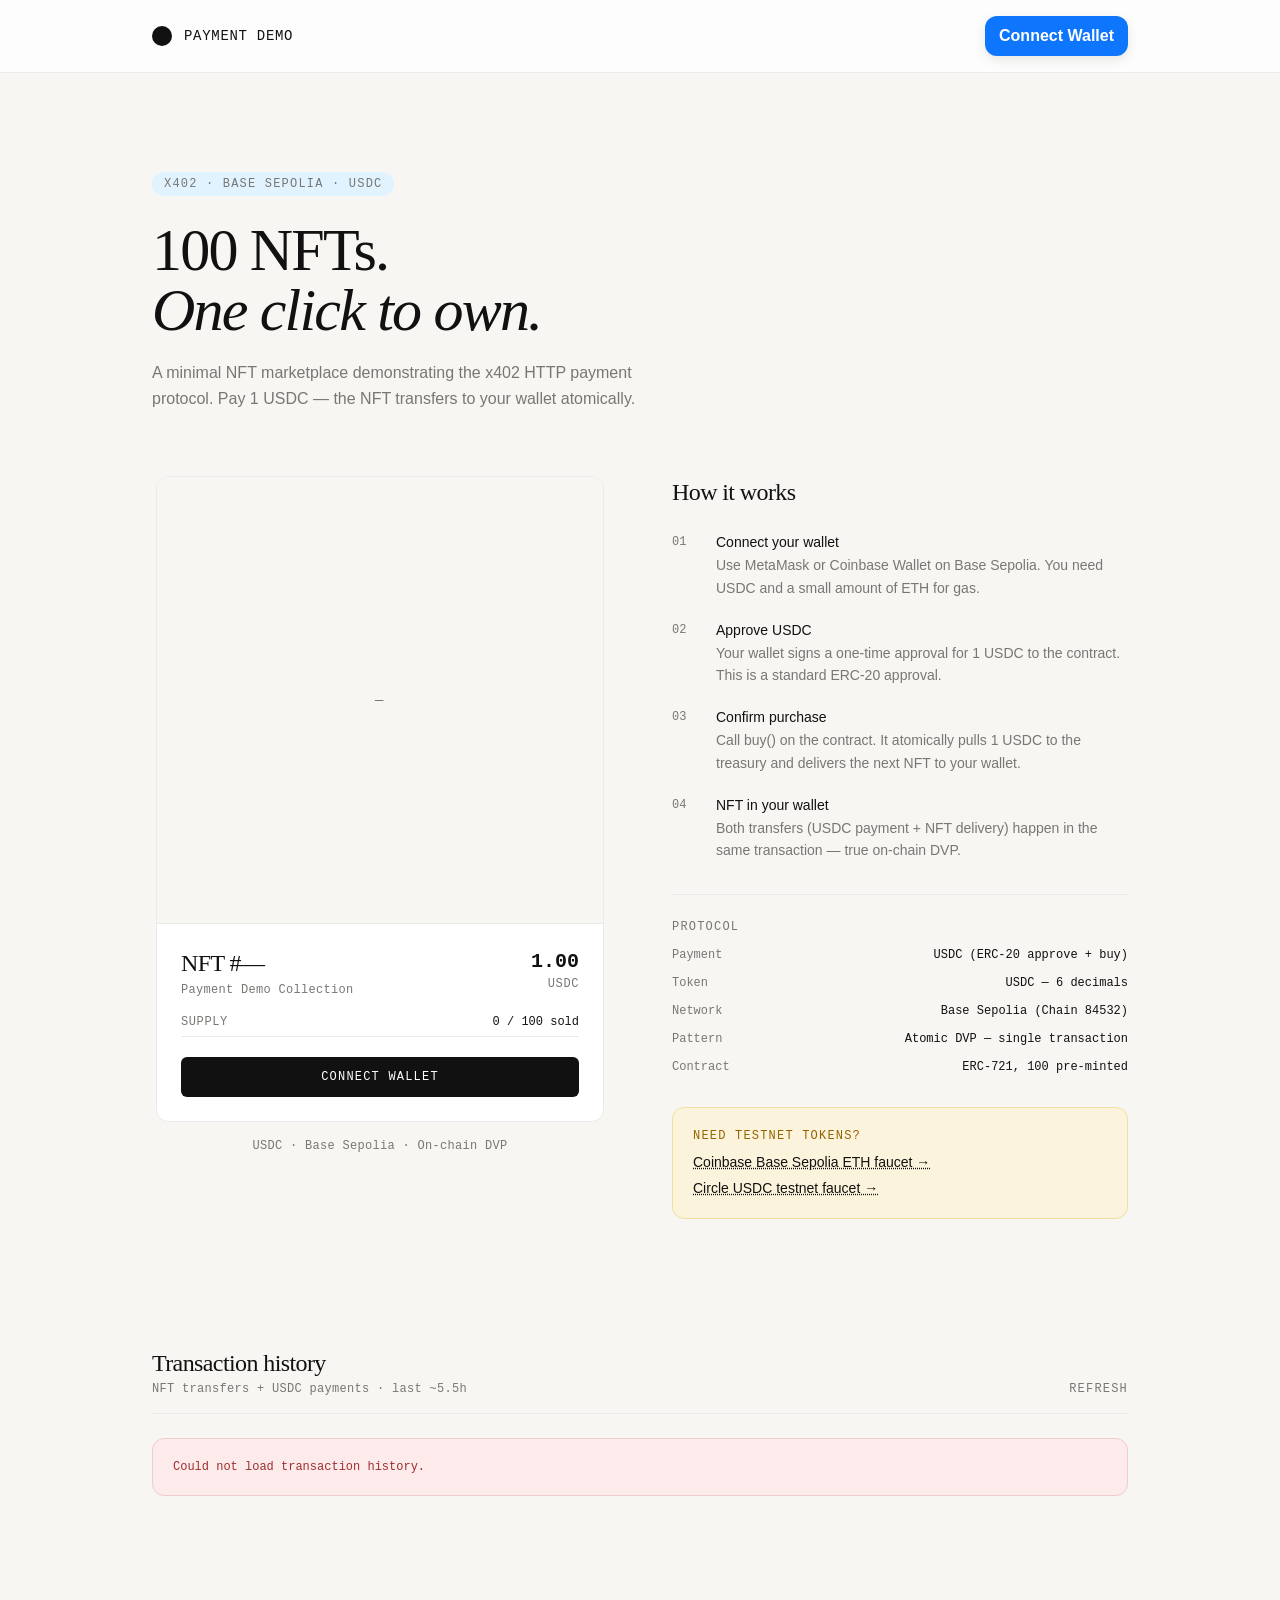
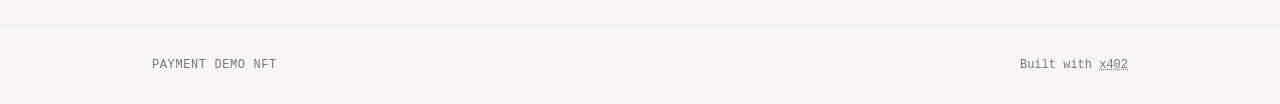
==== commit 8c7cd59e: "Updated" ====
--- a/index.html
+++ b/index.html
@@ -1 +1 @@
-<!DOCTYPE html><!--X__rZ7GzB_gVRH0_6b7sQ--><html lang="en"><head><meta charSet="utf-8"/><meta name="viewport" content="width=device-width, initial-scale=1"/><link rel="stylesheet" href="/_next/static/css/6d5cbee384a6db98.css" data-precedence="next"/><link rel="stylesheet" href="/_next/static/css/74a79af052a90cd8.css" data-precedence="next"/><link rel="preload" as="script" fetchPriority="low" href="/_next/static/chunks/webpack-f6086aad33203636.js"/><script src="/_next/static/chunks/4bd1b696-100b9d70ed4e49c1.js" async=""></script><script src="/_next/static/chunks/1255-7af2368fb2545735.js" async=""></script><script src="/_next/static/chunks/main-app-4370e6281cf96146.js" async=""></script><script src="/_next/static/chunks/4e88bc13-d2c9e0c3d256a3fd.js" async=""></script><script src="/_next/static/chunks/2172-664d10a9caadbeca.js" async=""></script><script src="/_next/static/chunks/2745-7f623fab10f1a927.js" async=""></script><script src="/_next/static/chunks/app/layout-c546977f24c37034.js" async=""></script><script src="/_next/static/chunks/6457-a1d0f9dbdebcb342.js" async=""></script><script src="/_next/static/chunks/app/page-5a036060dce24420.js" async=""></script><title>Payment Demo NFT</title><meta name="description" content="100 unique NFTs purchasable with USDC via the x402 payment protocol on Base Sepolia."/><script src="/_next/static/chunks/polyfills-42372ed130431b0a.js" noModule=""></script></head><body class="bg-bone min-h-screen font-sans"><div hidden=""><!--$--><!--/$--></div><div data-rk=""><style>[data-rk]{--rk-blurs-modalOverlay:blur(0px);--rk-fonts-body:SFRounded, ui-rounded, "SF Pro Rounded", -apple-system, BlinkMacSystemFont, "Segoe UI", Roboto, Helvetica, Arial, sans-serif, "Apple Color Emoji", "Segoe UI Emoji", "Segoe UI Symbol";--rk-radii-actionButton:9999px;--rk-radii-connectButton:12px;--rk-radii-menuButton:12px;--rk-radii-modal:24px;--rk-radii-modalMobile:28px;--rk-colors-accentColor:#0E76FD;--rk-colors-accentColorForeground:#FFF;--rk-colors-actionButtonBorder:rgba(0, 0, 0, 0.04);--rk-colors-actionButtonBorderMobile:rgba(0, 0, 0, 0.06);--rk-colors-actionButtonSecondaryBackground:rgba(0, 0, 0, 0.06);--rk-colors-closeButton:rgba(60, 66, 66, 0.8);--rk-colors-closeButtonBackground:rgba(0, 0, 0, 0.06);--rk-colors-connectButtonBackground:#FFF;--rk-colors-connectButtonBackgroundError:#FF494A;--rk-colors-connectButtonInnerBackground:linear-gradient(0deg, rgba(0, 0, 0, 0.03), rgba(0, 0, 0, 0.06));--rk-colors-connectButtonText:#25292E;--rk-colors-connectButtonTextError:#FFF;--rk-colors-connectionIndicator:#30E000;--rk-colors-downloadBottomCardBackground:linear-gradient(126deg, rgba(255, 255, 255, 0) 9.49%, rgba(171, 171, 171, 0.04) 71.04%), #FFFFFF;--rk-colors-downloadTopCardBackground:linear-gradient(126deg, rgba(171, 171, 171, 0.2) 9.49%, rgba(255, 255, 255, 0) 71.04%), #FFFFFF;--rk-colors-error:#FF494A;--rk-colors-generalBorder:rgba(0, 0, 0, 0.06);--rk-colors-generalBorderDim:rgba(0, 0, 0, 0.03);--rk-colors-menuItemBackground:rgba(60, 66, 66, 0.1);--rk-colors-modalBackdrop:rgba(0, 0, 0, 0.3);--rk-colors-modalBackground:#FFF;--rk-colors-modalBorder:transparent;--rk-colors-modalText:#25292E;--rk-colors-modalTextDim:rgba(60, 66, 66, 0.3);--rk-colors-modalTextSecondary:rgba(60, 66, 66, 0.6);--rk-colors-profileAction:#FFF;--rk-colors-profileActionHover:rgba(255, 255, 255, 0.5);--rk-colors-profileForeground:rgba(60, 66, 66, 0.06);--rk-colors-selectedOptionBorder:rgba(60, 66, 66, 0.1);--rk-colors-standby:#FFD641;--rk-shadows-connectButton:0px 4px 12px rgba(0, 0, 0, 0.1);--rk-shadows-dialog:0px 8px 32px rgba(0, 0, 0, 0.32);--rk-shadows-profileDetailsAction:0px 2px 6px rgba(37, 41, 46, 0.04);--rk-shadows-selectedOption:0px 2px 6px rgba(0, 0, 0, 0.24);--rk-shadows-selectedWallet:0px 2px 6px rgba(0, 0, 0, 0.12);--rk-shadows-walletLogo:0px 2px 16px rgba(0, 0, 0, 0.16);}</style><main class="min-h-screen bg-bone"><header class="border-b border-border bg-white/80 backdrop-blur-sm sticky top-0 z-10"><div class="max-w-5xl mx-auto px-6 py-4 flex items-center justify-between"><div class="flex items-center gap-3"><div class="w-5 h-5 rounded-full bg-charcoal"></div><span class="font-mono text-sm text-charcoal tracking-wider">PAYMENT DEMO</span></div></div></header><section class="max-w-5xl mx-auto px-6 pt-24 pb-16"><div class="max-w-2xl fade-up"><span class="inline-block font-mono text-xs text-secondary bg-pale-blue text-[#1F6C9F] px-3 py-1 rounded-full tracking-widest uppercase mb-6">x402 · Base Sepolia · USDC</span><h1 class="font-serif text-5xl md:text-6xl text-charcoal leading-[1.1] tracking-[-0.03em] mb-5">100 NFTs.<br/><span class="italic font-light">One click to own.</span></h1><p class="font-sans text-base text-secondary leading-relaxed max-w-lg fade-up fade-up-delay-1">A minimal NFT marketplace demonstrating the x402 HTTP payment protocol. Pay 1 USDC — the NFT transfers to your wallet atomically.</p></div></section><section class="max-w-5xl mx-auto px-6 pb-32"><div class="grid grid-cols-1 md:grid-cols-2 gap-16 items-start"><div class="fade-up fade-up-delay-2"><div class="w-full max-w-md mx-auto space-y-4"><div class="bg-white border border-border rounded-xl overflow-hidden hover:shadow-card transition-shadow duration-200"><div class="aspect-square bg-bone flex items-center justify-center relative"><span class="font-mono text-secondary text-sm tracking-widest">—</span></div><div class="p-6 border-t border-border"><div class="flex items-start justify-between mb-4"><div><h2 class="font-serif text-2xl tracking-tight text-charcoal leading-tight">NFT #—</h2><p class="text-secondary font-mono text-xs mt-1 tracking-wide">Payment Demo Collection</p></div><div class="text-right"><div class="font-mono text-xl text-charcoal font-bold">1.00</div><div class="text-secondary font-mono text-xs tracking-wider">USDC</div></div></div><div class="mb-5"><div class="flex justify-between items-center mb-1.5"><span class="font-mono text-xs text-secondary tracking-wider">SUPPLY</span><span class="font-mono text-xs text-charcoal">0<!-- --> / 100 sold</span></div><div class="w-full h-px bg-border relative"><div class="absolute top-0 left-0 h-px bg-charcoal transition-all duration-700" style="width:0%"></div></div></div><button class="w-full py-3 bg-charcoal text-white rounded-md font-mono text-xs tracking-widest hover:bg-[#333] active:scale-[0.98] transition-all">CONNECT WALLET</button></div></div><p class="text-center font-mono text-xs text-secondary tracking-wide">USDC · Base Sepolia · On-chain DVP</p></div></div><div class="space-y-8 fade-up fade-up-delay-3"><div><h2 class="font-serif text-2xl text-charcoal tracking-tight mb-6">How it works</h2><ol class="space-y-5"><li class="flex gap-5"><span class="font-mono text-xs text-secondary w-6 shrink-0 mt-0.5">01</span><div><p class="font-sans text-sm font-medium text-charcoal mb-0.5">Connect your wallet</p><p class="font-sans text-sm text-secondary leading-relaxed">Use MetaMask or Coinbase Wallet on Base Sepolia. You need USDC and a small amount of ETH for gas.</p></div></li><li class="flex gap-5"><span class="font-mono text-xs text-secondary w-6 shrink-0 mt-0.5">02</span><div><p class="font-sans text-sm font-medium text-charcoal mb-0.5">Approve USDC</p><p class="font-sans text-sm text-secondary leading-relaxed">Your wallet signs a one-time approval for 1 USDC to the contract. This is a standard ERC-20 approval.</p></div></li><li class="flex gap-5"><span class="font-mono text-xs text-secondary w-6 shrink-0 mt-0.5">03</span><div><p class="font-sans text-sm font-medium text-charcoal mb-0.5">Confirm purchase</p><p class="font-sans text-sm text-secondary leading-relaxed">Call buy() on the contract. It atomically pulls 1 USDC to the treasury and delivers the next NFT to your wallet.</p></div></li><li class="flex gap-5"><span class="font-mono text-xs text-secondary w-6 shrink-0 mt-0.5">04</span><div><p class="font-sans text-sm font-medium text-charcoal mb-0.5">NFT in your wallet</p><p class="font-sans text-sm text-secondary leading-relaxed">Both transfers (USDC payment + NFT delivery) happen in the same transaction — true on-chain DVP.</p></div></li></ol></div><div class="border-t border-border pt-6 space-y-3"><p class="font-mono text-xs text-secondary tracking-widest uppercase">Protocol</p><div class="flex justify-between items-center"><span class="font-mono text-xs text-secondary">Payment</span><span class="font-mono text-xs text-charcoal">USDC (ERC-20 approve + buy)</span></div><div class="flex justify-between items-center"><span class="font-mono text-xs text-secondary">Token</span><span class="font-mono text-xs text-charcoal">USDC — 6 decimals</span></div><div class="flex justify-between items-center"><span class="font-mono text-xs text-secondary">Network</span><span class="font-mono text-xs text-charcoal">Base Sepolia (Chain 84532)</span></div><div class="flex justify-between items-center"><span class="font-mono text-xs text-secondary">Pattern</span><span class="font-mono text-xs text-charcoal">Atomic DVP — single transaction</span></div><div class="flex justify-between items-center"><span class="font-mono text-xs text-secondary">Contract</span><span class="font-mono text-xs text-charcoal">ERC-721, 100 pre-minted</span></div></div><div class="bg-pale-yellow border border-[#f0dfa0] rounded-xl p-5"><p class="font-mono text-xs text-[#956400] tracking-widest uppercase mb-2">Need testnet tokens?</p><ul class="space-y-1.5"><li class="font-sans text-sm text-charcoal"><a href="https://www.coinbase.com/faucets/base-ethereum-goerli-faucet" target="_blank" rel="noopener noreferrer" class="underline decoration-dotted hover:text-[#956400] transition-colors">Coinbase Base Sepolia ETH faucet →</a></li><li class="font-sans text-sm text-charcoal"><a href="https://faucet.circle.com" target="_blank" rel="noopener noreferrer" class="underline decoration-dotted hover:text-[#956400] transition-colors">Circle USDC testnet faucet →</a></li></ul></div></div></div></section><section class="max-w-5xl mx-auto px-6 pb-32"><div class="flex items-end justify-between mb-6 pb-4 border-b border-border"><div><h2 class="font-serif text-2xl text-charcoal tracking-tight">Transaction history</h2><p class="font-mono text-xs text-secondary mt-0.5 tracking-wide">NFT transfers + USDC payments · last ~5.5h</p></div><button class="font-mono text-xs text-secondary hover:text-charcoal transition-colors tracking-widest">REFRESH</button></div><div class="py-12 text-center"><span class="font-mono text-xs text-secondary tracking-widest animate-pulse">LOADING...</span></div></section><footer class="border-t border-border"><div class="max-w-5xl mx-auto px-6 py-8 flex items-center justify-between"><span class="font-mono text-xs text-secondary tracking-wider">PAYMENT DEMO NFT</span><span class="font-mono text-xs text-secondary">Built with<!-- --> <a href="https://x402.org" target="_blank" rel="noopener noreferrer" class="underline decoration-dotted">x402</a></span></div></footer></main><!--$--><!--/$--></div><script src="/_next/static/chunks/webpack-f6086aad33203636.js" id="_R_" async=""></script><script>(self.__next_f=self.__next_f||[]).push([0])</script><script>self.__next_f.push([1,"1:\"$Sreact.fragment\"\n2:I[62407,[\"8451\",\"static/chunks/4e88bc13-d2c9e0c3d256a3fd.js\",\"2172\",\"static/chunks/2172-664d10a9caadbeca.js\",\"2745\",\"static/chunks/2745-7f623fab10f1a927.js\",\"7177\",\"static/chunks/app/layout-c546977f24c37034.js\"],\"WalletProvider\"]\n3:I[9766,[],\"\"]\n4:I[98924,[],\"\"]\n5:I[72030,[\"8451\",\"static/chunks/4e88bc13-d2c9e0c3d256a3fd.js\",\"2172\",\"static/chunks/2172-664d10a9caadbeca.js\",\"6457\",\"static/chunks/6457-a1d0f9dbdebcb342.js\",\"8974\",\"static/chunks/app/page-5a036060dce24420.js\"],\"ConnectButton\"]\n6:I[30265,[\"8451\",\"static/chunks/4e88bc13-d2c9e0c3d256a3fd.js\",\"2172\",\"static/chunks/2172-664d10a9caadbeca.js\",\"6457\",\"static/chunks/6457-a1d0f9dbdebcb342.js\",\"8974\",\"static/chunks/app/page-5a036060dce24420.js\"],\"NFTCard\"]\n10:I[57150,[],\"\"]\n:HL[\"/_next/static/css/6d5cbee384a6db98.css\",\"style\"]\n:HL[\"/_next/static/css/74a79af052a90cd8.css\",\"style\"]\n"])</script><script>self.__next_f.push([1,"0:{\"P\":null,\"b\":\"X--rZ7GzB_gVRH0_6b7sQ\",\"p\":\"\",\"c\":[\"\",\"\"],\"i\":false,\"f\":[[[\"\",{\"children\":[\"__PAGE__\",{}]},\"$undefined\",\"$undefined\",true],[\"\",[\"$\",\"$1\",\"c\",{\"children\":[[[\"$\",\"link\",\"0\",{\"rel\":\"stylesheet\",\"href\":\"/_next/static/css/6d5cbee384a6db98.css\",\"precedence\":\"next\",\"crossOrigin\":\"$undefined\",\"nonce\":\"$undefined\"}],[\"$\",\"link\",\"1\",{\"rel\":\"stylesheet\",\"href\":\"/_next/static/css/74a79af052a90cd8.css\",\"precedence\":\"next\",\"crossOrigin\":\"$undefined\",\"nonce\":\"$undefined\"}]],[\"$\",\"html\",null,{\"lang\":\"en\",\"children\":[\"$\",\"body\",null,{\"className\":\"bg-bone min-h-screen font-sans\",\"children\":[\"$\",\"$L2\",null,{\"children\":[\"$\",\"$L3\",null,{\"parallelRouterKey\":\"children\",\"error\":\"$undefined\",\"errorStyles\":\"$undefined\",\"errorScripts\":\"$undefined\",\"template\":[\"$\",\"$L4\",null,{}],\"templateStyles\":\"$undefined\",\"templateScripts\":\"$undefined\",\"notFound\":[[[\"$\",\"title\",null,{\"children\":\"404: This page could not be found.\"}],[\"$\",\"div\",null,{\"style\":{\"fontFamily\":\"system-ui,\\\"Segoe UI\\\",Roboto,Helvetica,Arial,sans-serif,\\\"Apple Color Emoji\\\",\\\"Segoe UI Emoji\\\"\",\"height\":\"100vh\",\"textAlign\":\"center\",\"display\":\"flex\",\"flexDirection\":\"column\",\"alignItems\":\"center\",\"justifyContent\":\"center\"},\"children\":[\"$\",\"div\",null,{\"children\":[[\"$\",\"style\",null,{\"dangerouslySetInnerHTML\":{\"__html\":\"body{color:#000;background:#fff;margin:0}.next-error-h1{border-right:1px solid rgba(0,0,0,.3)}@media (prefers-color-scheme:dark){body{color:#fff;background:#000}.next-error-h1{border-right:1px solid rgba(255,255,255,.3)}}\"}}],[\"$\",\"h1\",null,{\"className\":\"next-error-h1\",\"style\":{\"display\":\"inline-block\",\"margin\":\"0 20px 0 0\",\"padding\":\"0 23px 0 0\",\"fontSize\":24,\"fontWeight\":500,\"verticalAlign\":\"top\",\"lineHeight\":\"49px\"},\"children\":404}],[\"$\",\"div\",null,{\"style\":{\"display\":\"inline-block\"},\"children\":[\"$\",\"h2\",null,{\"style\":{\"fontSize\":14,\"fontWeight\":400,\"lineHeight\":\"49px\",\"margin\":0},\"children\":\"This page could not be found.\"}]}]]}]}]],[]],\"forbidden\":\"$undefined\",\"unauthorized\":\"$undefined\"}]}]}]}]]}],{\"children\":[\"__PAGE__\",[\"$\",\"$1\",\"c\",{\"children\":[[\"$\",\"main\",null,{\"className\":\"min-h-screen bg-bone\",\"children\":[[\"$\",\"header\",null,{\"className\":\"border-b border-border bg-white/80 backdrop-blur-sm sticky top-0 z-10\",\"children\":[\"$\",\"div\",null,{\"className\":\"max-w-5xl mx-auto px-6 py-4 flex items-center justify-between\",\"children\":[[\"$\",\"div\",null,{\"className\":\"flex items-center gap-3\",\"children\":[[\"$\",\"div\",null,{\"className\":\"w-5 h-5 rounded-full bg-charcoal\"}],[\"$\",\"span\",null,{\"className\":\"font-mono text-sm text-charcoal tracking-wider\",\"children\":\"PAYMENT DEMO\"}]]}],[\"$\",\"$L5\",null,{\"accountStatus\":\"address\",\"chainStatus\":\"icon\",\"showBalance\":false}]]}]}],[\"$\",\"section\",null,{\"className\":\"max-w-5xl mx-auto px-6 pt-24 pb-16\",\"children\":[\"$\",\"div\",null,{\"className\":\"max-w-2xl fade-up\",\"children\":[[\"$\",\"span\",null,{\"className\":\"inline-block font-mono text-xs text-secondary bg-pale-blue text-[#1F6C9F] px-3 py-1 rounded-full tracking-widest uppercase mb-6\",\"children\":\"x402 · Base Sepolia · USDC\"}],[\"$\",\"h1\",null,{\"className\":\"font-serif text-5xl md:text-6xl text-charcoal leading-[1.1] tracking-[-0.03em] mb-5\",\"children\":[\"100 NFTs.\",[\"$\",\"br\",null,{}],[\"$\",\"span\",null,{\"className\":\"italic font-light\",\"children\":\"One click to own.\"}]]}],[\"$\",\"p\",null,{\"className\":\"font-sans text-base text-secondary leading-relaxed max-w-lg fade-up fade-up-delay-1\",\"children\":\"A minimal NFT marketplace demonstrating the x402 HTTP payment protocol. Pay 1 USDC — the NFT transfers to your wallet atomically.\"}]]}]}],[\"$\",\"section\",null,{\"className\":\"max-w-5xl mx-auto px-6 pb-32\",\"children\":[\"$\",\"div\",null,{\"className\":\"grid grid-cols-1 md:grid-cols-2 gap-16 items-start\",\"children\":[[\"$\",\"div\",null,{\"className\":\"fade-up fade-up-delay-2\",\"children\":[\"$\",\"$L6\",null,{}]}],[\"$\",\"div\",null,{\"className\":\"space-y-8 fade-up fade-up-delay-3\",\"children\":[[\"$\",\"div\",null,{\"children\":[[\"$\",\"h2\",null,{\"className\":\"font-serif text-2xl text-charcoal tracking-tight mb-6\",\"children\":\"How it works\"}],[\"$\",\"ol\",null,{\"className\":\"space-y-5\",\"children\":[[\"$\",\"li\",\"01\",{\"className\":\"flex gap-5\",\"children\":[[\"$\",\"span\",null,{\"className\":\"font-mono text-xs text-secondary w-6 shrink-0 mt-0.5\",\"children\":\"01\"}],[\"$\",\"div\",null,{\"children\":[[\"$\",\"p\",null,{\"className\":\"font-sans text-sm font-medium text-charcoal mb-0.5\",\"children\":\"Connect your wallet\"}],[\"$\",\"p\",null,{\"className\":\"font-sans text-sm text-secondary leading-relaxed\",\"children\":\"Use MetaMask or Coinbase Wallet on Base Sepolia. You need USDC and a small amount of ETH for gas.\"}]]}]]}],\"$L7\",\"$L8\",\"$L9\"]}]]}],\"$La\",\"$Lb\"]}]]}]}],\"$Lc\",\"$Ld\"]}],null,\"$Le\"]}],{},null,false]},null,false],\"$Lf\",false]],\"m\":\"$undefined\",\"G\":[\"$10\",[]],\"s\":false,\"S\":true}\n"])</script><script>self.__next_f.push([1,"11:I[14305,[\"8451\",\"static/chunks/4e88bc13-d2c9e0c3d256a3fd.js\",\"2172\",\"static/chunks/2172-664d10a9caadbeca.js\",\"6457\",\"static/chunks/6457-a1d0f9dbdebcb342.js\",\"8974\",\"static/chunks/app/page-5a036060dce24420.js\"],\"TransactionHistory\"]\n12:I[24431,[],\"OutletBoundary\"]\n14:I[15278,[],\"AsyncMetadataOutlet\"]\n16:I[24431,[],\"ViewportBoundary\"]\n18:I[24431,[],\"MetadataBoundary\"]\n19:\"$Sreact.suspense\"\n7:[\"$\",\"li\",\"02\",{\"className\":\"flex gap-5\",\"children\":[[\"$\",\"span\",null,{\"className\":\"font-mono text-xs text-secondary w-6 shrink-0 mt-0.5\",\"children\":\"02\"}],[\"$\",\"div\",null,{\"children\":[[\"$\",\"p\",null,{\"className\":\"font-sans text-sm font-medium text-charcoal mb-0.5\",\"children\":\"Approve USDC\"}],[\"$\",\"p\",null,{\"className\":\"font-sans text-sm text-secondary leading-relaxed\",\"children\":\"Your wallet signs a one-time approval for 1 USDC to the contract. This is a standard ERC-20 approval.\"}]]}]]}]\n8:[\"$\",\"li\",\"03\",{\"className\":\"flex gap-5\",\"children\":[[\"$\",\"span\",null,{\"className\":\"font-mono text-xs text-secondary w-6 shrink-0 mt-0.5\",\"children\":\"03\"}],[\"$\",\"div\",null,{\"children\":[[\"$\",\"p\",null,{\"className\":\"font-sans text-sm font-medium text-charcoal mb-0.5\",\"children\":\"Confirm purchase\"}],[\"$\",\"p\",null,{\"className\":\"font-sans text-sm text-secondary leading-relaxed\",\"children\":\"Call buy() on the contract. It atomically pulls 1 USDC to the treasury and delivers the next NFT to your wallet.\"}]]}]]}]\n9:[\"$\",\"li\",\"04\",{\"className\":\"flex gap-5\",\"children\":[[\"$\",\"span\",null,{\"className\":\"font-mono text-xs text-secondary w-6 shrink-0 mt-0.5\",\"children\":\"04\"}],[\"$\",\"div\",null,{\"children\":[[\"$\",\"p\",null,{\"className\":\"font-sans text-sm font-medium text-charcoal mb-0.5\",\"children\":\"NFT in your wallet\"}],[\"$\",\"p\",null,{\"className\":\"font-sans text-sm text-secondary leading-relaxed\",\"children\":\"Both transfers (USDC payment + NFT delivery) happen in the same transaction — true on-chain DVP.\"}]]}]]}]\n"])</script><script>self.__next_f.push([1,"a:[\"$\",\"div\",null,{\"className\":\"border-t border-border pt-6 space-y-3\",\"children\":[[\"$\",\"p\",null,{\"className\":\"font-mono text-xs text-secondary tracking-widest uppercase\",\"children\":\"Protocol\"}],[[\"$\",\"div\",\"Payment\",{\"className\":\"flex justify-between items-center\",\"children\":[[\"$\",\"span\",null,{\"className\":\"font-mono text-xs text-secondary\",\"children\":\"Payment\"}],[\"$\",\"span\",null,{\"className\":\"font-mono text-xs text-charcoal\",\"children\":\"USDC (ERC-20 approve + buy)\"}]]}],[\"$\",\"div\",\"Token\",{\"className\":\"flex justify-between items-center\",\"children\":[[\"$\",\"span\",null,{\"className\":\"font-mono text-xs text-secondary\",\"children\":\"Token\"}],[\"$\",\"span\",null,{\"className\":\"font-mono text-xs text-charcoal\",\"children\":\"USDC — 6 decimals\"}]]}],[\"$\",\"div\",\"Network\",{\"className\":\"flex justify-between items-center\",\"children\":[[\"$\",\"span\",null,{\"className\":\"font-mono text-xs text-secondary\",\"children\":\"Network\"}],[\"$\",\"span\",null,{\"className\":\"font-mono text-xs text-charcoal\",\"children\":\"Base Sepolia (Chain 84532)\"}]]}],[\"$\",\"div\",\"Pattern\",{\"className\":\"flex justify-between items-center\",\"children\":[[\"$\",\"span\",null,{\"className\":\"font-mono text-xs text-secondary\",\"children\":\"Pattern\"}],[\"$\",\"span\",null,{\"className\":\"font-mono text-xs text-charcoal\",\"children\":\"Atomic DVP — single transaction\"}]]}],[\"$\",\"div\",\"Contract\",{\"className\":\"flex justify-between items-center\",\"children\":[[\"$\",\"span\",null,{\"className\":\"font-mono text-xs text-secondary\",\"children\":\"Contract\"}],[\"$\",\"span\",null,{\"className\":\"font-mono text-xs text-charcoal\",\"children\":\"ERC-721, 100 pre-minted\"}]]}]]]}]\n"])</script><script>self.__next_f.push([1,"b:[\"$\",\"div\",null,{\"className\":\"bg-pale-yellow border border-[#f0dfa0] rounded-xl p-5\",\"children\":[[\"$\",\"p\",null,{\"className\":\"font-mono text-xs text-[#956400] tracking-widest uppercase mb-2\",\"children\":\"Need testnet tokens?\"}],[\"$\",\"ul\",null,{\"className\":\"space-y-1.5\",\"children\":[[\"$\",\"li\",null,{\"className\":\"font-sans text-sm text-charcoal\",\"children\":[\"$\",\"a\",null,{\"href\":\"https://www.coinbase.com/faucets/base-ethereum-goerli-faucet\",\"target\":\"_blank\",\"rel\":\"noopener noreferrer\",\"className\":\"underline decoration-dotted hover:text-[#956400] transition-colors\",\"children\":\"Coinbase Base Sepolia ETH faucet →\"}]}],[\"$\",\"li\",null,{\"className\":\"font-sans text-sm text-charcoal\",\"children\":[\"$\",\"a\",null,{\"href\":\"https://faucet.circle.com\",\"target\":\"_blank\",\"rel\":\"noopener noreferrer\",\"className\":\"underline decoration-dotted hover:text-[#956400] transition-colors\",\"children\":\"Circle USDC testnet faucet →\"}]}]]}]]}]\n"])</script><script>self.__next_f.push([1,"c:[\"$\",\"$L11\",null,{}]\nd:[\"$\",\"footer\",null,{\"className\":\"border-t border-border\",\"children\":[\"$\",\"div\",null,{\"className\":\"max-w-5xl mx-auto px-6 py-8 flex items-center justify-between\",\"children\":[[\"$\",\"span\",null,{\"className\":\"font-mono text-xs text-secondary tracking-wider\",\"children\":\"PAYMENT DEMO NFT\"}],[\"$\",\"span\",null,{\"className\":\"font-mono text-xs text-secondary\",\"children\":[\"Built with\",\" \",[\"$\",\"a\",null,{\"href\":\"https://x402.org\",\"target\":\"_blank\",\"rel\":\"noopener noreferrer\",\"className\":\"underline decoration-dotted\",\"children\":\"x402\"}]]}]]}]}]\ne:[\"$\",\"$L12\",null,{\"children\":[\"$L13\",[\"$\",\"$L14\",null,{\"promise\":\"$@15\"}]]}]\nf:[\"$\",\"$1\",\"h\",{\"children\":[null,[[\"$\",\"$L16\",null,{\"children\":\"$L17\"}],null],[\"$\",\"$L18\",null,{\"children\":[\"$\",\"div\",null,{\"hidden\":true,\"children\":[\"$\",\"$19\",null,{\"fallback\":null,\"children\":\"$L1a\"}]}]}]]}]\n"])</script><script>self.__next_f.push([1,"17:[[\"$\",\"meta\",\"0\",{\"charSet\":\"utf-8\"}],[\"$\",\"meta\",\"1\",{\"name\":\"viewport\",\"content\":\"width=device-width, initial-scale=1\"}]]\n13:null\n"])</script><script>self.__next_f.push([1,"15:{\"metadata\":[[\"$\",\"title\",\"0\",{\"children\":\"Payment Demo NFT\"}],[\"$\",\"meta\",\"1\",{\"name\":\"description\",\"content\":\"100 unique NFTs purchasable with USDC via the x402 payment protocol on Base Sepolia.\"}]],\"error\":null,\"digest\":\"$undefined\"}\n"])</script><script>self.__next_f.push([1,"1a:\"$15:metadata\"\n"])</script></body></html>+<!DOCTYPE html><!--b5RdvIl8wx7XMEhYXcJQF--><html lang="en"><head><meta charSet="utf-8"/><meta name="viewport" content="width=device-width, initial-scale=1"/><link rel="stylesheet" href="/_next/static/css/6d5cbee384a6db98.css" data-precedence="next"/><link rel="stylesheet" href="/_next/static/css/74a79af052a90cd8.css" data-precedence="next"/><link rel="preload" as="script" fetchPriority="low" href="/_next/static/chunks/webpack-f6086aad33203636.js"/><script src="/_next/static/chunks/4bd1b696-100b9d70ed4e49c1.js" async=""></script><script src="/_next/static/chunks/1255-7af2368fb2545735.js" async=""></script><script src="/_next/static/chunks/main-app-4370e6281cf96146.js" async=""></script><script src="/_next/static/chunks/4e88bc13-d2c9e0c3d256a3fd.js" async=""></script><script src="/_next/static/chunks/2172-664d10a9caadbeca.js" async=""></script><script src="/_next/static/chunks/2745-7f623fab10f1a927.js" async=""></script><script src="/_next/static/chunks/app/layout-c546977f24c37034.js" async=""></script><script src="/_next/static/chunks/6457-a1d0f9dbdebcb342.js" async=""></script><script src="/_next/static/chunks/app/page-f5ad1d9b0727eb9f.js" async=""></script><title>Payment Demo NFT</title><meta name="description" content="100 unique NFTs purchasable with USDC via the x402 payment protocol on Base Sepolia."/><script src="/_next/static/chunks/polyfills-42372ed130431b0a.js" noModule=""></script></head><body class="bg-bone min-h-screen font-sans"><div hidden=""><!--$--><!--/$--></div><div data-rk=""><style>[data-rk]{--rk-blurs-modalOverlay:blur(0px);--rk-fonts-body:SFRounded, ui-rounded, "SF Pro Rounded", -apple-system, BlinkMacSystemFont, "Segoe UI", Roboto, Helvetica, Arial, sans-serif, "Apple Color Emoji", "Segoe UI Emoji", "Segoe UI Symbol";--rk-radii-actionButton:9999px;--rk-radii-connectButton:12px;--rk-radii-menuButton:12px;--rk-radii-modal:24px;--rk-radii-modalMobile:28px;--rk-colors-accentColor:#0E76FD;--rk-colors-accentColorForeground:#FFF;--rk-colors-actionButtonBorder:rgba(0, 0, 0, 0.04);--rk-colors-actionButtonBorderMobile:rgba(0, 0, 0, 0.06);--rk-colors-actionButtonSecondaryBackground:rgba(0, 0, 0, 0.06);--rk-colors-closeButton:rgba(60, 66, 66, 0.8);--rk-colors-closeButtonBackground:rgba(0, 0, 0, 0.06);--rk-colors-connectButtonBackground:#FFF;--rk-colors-connectButtonBackgroundError:#FF494A;--rk-colors-connectButtonInnerBackground:linear-gradient(0deg, rgba(0, 0, 0, 0.03), rgba(0, 0, 0, 0.06));--rk-colors-connectButtonText:#25292E;--rk-colors-connectButtonTextError:#FFF;--rk-colors-connectionIndicator:#30E000;--rk-colors-downloadBottomCardBackground:linear-gradient(126deg, rgba(255, 255, 255, 0) 9.49%, rgba(171, 171, 171, 0.04) 71.04%), #FFFFFF;--rk-colors-downloadTopCardBackground:linear-gradient(126deg, rgba(171, 171, 171, 0.2) 9.49%, rgba(255, 255, 255, 0) 71.04%), #FFFFFF;--rk-colors-error:#FF494A;--rk-colors-generalBorder:rgba(0, 0, 0, 0.06);--rk-colors-generalBorderDim:rgba(0, 0, 0, 0.03);--rk-colors-menuItemBackground:rgba(60, 66, 66, 0.1);--rk-colors-modalBackdrop:rgba(0, 0, 0, 0.3);--rk-colors-modalBackground:#FFF;--rk-colors-modalBorder:transparent;--rk-colors-modalText:#25292E;--rk-colors-modalTextDim:rgba(60, 66, 66, 0.3);--rk-colors-modalTextSecondary:rgba(60, 66, 66, 0.6);--rk-colors-profileAction:#FFF;--rk-colors-profileActionHover:rgba(255, 255, 255, 0.5);--rk-colors-profileForeground:rgba(60, 66, 66, 0.06);--rk-colors-selectedOptionBorder:rgba(60, 66, 66, 0.1);--rk-colors-standby:#FFD641;--rk-shadows-connectButton:0px 4px 12px rgba(0, 0, 0, 0.1);--rk-shadows-dialog:0px 8px 32px rgba(0, 0, 0, 0.32);--rk-shadows-profileDetailsAction:0px 2px 6px rgba(37, 41, 46, 0.04);--rk-shadows-selectedOption:0px 2px 6px rgba(0, 0, 0, 0.24);--rk-shadows-selectedWallet:0px 2px 6px rgba(0, 0, 0, 0.12);--rk-shadows-walletLogo:0px 2px 16px rgba(0, 0, 0, 0.16);}</style><main class="min-h-screen bg-bone"><header class="border-b border-border bg-white/80 backdrop-blur-sm sticky top-0 z-10"><div class="max-w-5xl mx-auto px-6 py-4 flex items-center justify-between"><div class="flex items-center gap-3"><div class="w-5 h-5 rounded-full bg-charcoal"></div><span class="font-mono text-sm text-charcoal tracking-wider">PAYMENT DEMO</span></div></div></header><section class="max-w-5xl mx-auto px-6 pt-24 pb-16"><div class="max-w-2xl fade-up"><span class="inline-block font-mono text-xs text-secondary bg-pale-blue text-[#1F6C9F] px-3 py-1 rounded-full tracking-widest uppercase mb-6">x402 · Base Sepolia · USDC</span><h1 class="font-serif text-5xl md:text-6xl text-charcoal leading-[1.1] tracking-[-0.03em] mb-5">100 NFTs.<br/><span class="italic font-light">One click to own.</span></h1><p class="font-sans text-base text-secondary leading-relaxed max-w-lg fade-up fade-up-delay-1">A minimal NFT marketplace demonstrating the x402 HTTP payment protocol. Pay 1 USDC — the NFT transfers to your wallet atomically.</p></div></section><section class="max-w-5xl mx-auto px-6 pb-32"><div class="grid grid-cols-1 md:grid-cols-2 gap-16 items-start"><div class="fade-up fade-up-delay-2"><div class="w-full max-w-md mx-auto space-y-4"><div class="bg-white border border-border rounded-xl overflow-hidden hover:shadow-card transition-shadow duration-200"><div class="aspect-square bg-bone flex items-center justify-center relative"><span class="font-mono text-secondary text-sm tracking-widest">—</span></div><div class="p-6 border-t border-border"><div class="flex items-start justify-between mb-4"><div><h2 class="font-serif text-2xl tracking-tight text-charcoal leading-tight">NFT #—</h2><p class="text-secondary font-mono text-xs mt-1 tracking-wide">Payment Demo Collection</p></div><div class="text-right"><div class="font-mono text-xl text-charcoal font-bold">1.00</div><div class="text-secondary font-mono text-xs tracking-wider">USDC</div></div></div><div class="mb-5"><div class="flex justify-between items-center mb-1.5"><span class="font-mono text-xs text-secondary tracking-wider">SUPPLY</span><span class="font-mono text-xs text-charcoal">0<!-- --> / 100 sold</span></div><div class="w-full h-px bg-border relative"><div class="absolute top-0 left-0 h-px bg-charcoal transition-all duration-700" style="width:0%"></div></div></div><button class="w-full py-3 bg-charcoal text-white rounded-md font-mono text-xs tracking-widest hover:bg-[#333] active:scale-[0.98] transition-all">CONNECT WALLET</button></div></div><p class="text-center font-mono text-xs text-secondary tracking-wide">USDC · Base Sepolia · On-chain DVP</p></div></div><div class="space-y-8 fade-up fade-up-delay-3"><div><h2 class="font-serif text-2xl text-charcoal tracking-tight mb-6">How it works</h2><ol class="space-y-5"><li class="flex gap-5"><span class="font-mono text-xs text-secondary w-6 shrink-0 mt-0.5">01</span><div><p class="font-sans text-sm font-medium text-charcoal mb-0.5">Connect your wallet</p><p class="font-sans text-sm text-secondary leading-relaxed">Use MetaMask or Coinbase Wallet on Base Sepolia. You need USDC and a small amount of ETH for gas.</p></div></li><li class="flex gap-5"><span class="font-mono text-xs text-secondary w-6 shrink-0 mt-0.5">02</span><div><p class="font-sans text-sm font-medium text-charcoal mb-0.5">Approve USDC</p><p class="font-sans text-sm text-secondary leading-relaxed">Your wallet signs a one-time approval for 1 USDC to the contract. This is a standard ERC-20 approval.</p></div></li><li class="flex gap-5"><span class="font-mono text-xs text-secondary w-6 shrink-0 mt-0.5">03</span><div><p class="font-sans text-sm font-medium text-charcoal mb-0.5">Confirm purchase</p><p class="font-sans text-sm text-secondary leading-relaxed">Call buy() on the contract. It atomically pulls 1 USDC to the treasury and delivers the next NFT to your wallet.</p></div></li><li class="flex gap-5"><span class="font-mono text-xs text-secondary w-6 shrink-0 mt-0.5">04</span><div><p class="font-sans text-sm font-medium text-charcoal mb-0.5">NFT in your wallet</p><p class="font-sans text-sm text-secondary leading-relaxed">Both transfers (USDC payment + NFT delivery) happen in the same transaction — true on-chain DVP.</p></div></li></ol></div><div class="border-t border-border pt-6 space-y-3"><p class="font-mono text-xs text-secondary tracking-widest uppercase">Protocol</p><div class="flex justify-between items-center"><span class="font-mono text-xs text-secondary">Payment</span><span class="font-mono text-xs text-charcoal">USDC (ERC-20 approve + buy)</span></div><div class="flex justify-between items-center"><span class="font-mono text-xs text-secondary">Token</span><span class="font-mono text-xs text-charcoal">USDC — 6 decimals</span></div><div class="flex justify-between items-center"><span class="font-mono text-xs text-secondary">Network</span><span class="font-mono text-xs text-charcoal">Base Sepolia (Chain 84532)</span></div><div class="flex justify-between items-center"><span class="font-mono text-xs text-secondary">Pattern</span><span class="font-mono text-xs text-charcoal">Atomic DVP — single transaction</span></div><div class="flex justify-between items-center"><span class="font-mono text-xs text-secondary">Contract</span><span class="font-mono text-xs text-charcoal">ERC-721, 100 pre-minted</span></div></div><div class="bg-pale-yellow border border-[#f0dfa0] rounded-xl p-5"><p class="font-mono text-xs text-[#956400] tracking-widest uppercase mb-2">Need testnet tokens?</p><ul class="space-y-1.5"><li class="font-sans text-sm text-charcoal"><a href="https://www.coinbase.com/faucets/base-ethereum-goerli-faucet" target="_blank" rel="noopener noreferrer" class="underline decoration-dotted hover:text-[#956400] transition-colors">Coinbase Base Sepolia ETH faucet →</a></li><li class="font-sans text-sm text-charcoal"><a href="https://faucet.circle.com" target="_blank" rel="noopener noreferrer" class="underline decoration-dotted hover:text-[#956400] transition-colors">Circle USDC testnet faucet →</a></li></ul></div></div></div></section><section class="max-w-5xl mx-auto px-6 pb-32"><div class="flex items-end justify-between mb-6 pb-4 border-b border-border"><div><h2 class="font-serif text-2xl text-charcoal tracking-tight">Transaction history</h2><p class="font-mono text-xs text-secondary mt-0.5 tracking-wide">NFT transfers + USDC payments · last ~5.5h</p></div><button class="font-mono text-xs text-secondary hover:text-charcoal transition-colors tracking-widest">REFRESH</button></div><div class="py-12 text-center"><span class="font-mono text-xs text-secondary tracking-widest animate-pulse">LOADING...</span></div></section><footer class="border-t border-border"><div class="max-w-5xl mx-auto px-6 py-8 flex items-center justify-between"><span class="font-mono text-xs text-secondary tracking-wider">PAYMENT DEMO NFT</span><span class="font-mono text-xs text-secondary">Built with<!-- --> <a href="https://x402.org" target="_blank" rel="noopener noreferrer" class="underline decoration-dotted">x402</a></span></div></footer></main><!--$--><!--/$--></div><script src="/_next/static/chunks/webpack-f6086aad33203636.js" id="_R_" async=""></script><script>(self.__next_f=self.__next_f||[]).push([0])</script><script>self.__next_f.push([1,"1:\"$Sreact.fragment\"\n2:I[62407,[\"8451\",\"static/chunks/4e88bc13-d2c9e0c3d256a3fd.js\",\"2172\",\"static/chunks/2172-664d10a9caadbeca.js\",\"2745\",\"static/chunks/2745-7f623fab10f1a927.js\",\"7177\",\"static/chunks/app/layout-c546977f24c37034.js\"],\"WalletProvider\"]\n3:I[9766,[],\"\"]\n4:I[98924,[],\"\"]\n5:I[72030,[\"8451\",\"static/chunks/4e88bc13-d2c9e0c3d256a3fd.js\",\"2172\",\"static/chunks/2172-664d10a9caadbeca.js\",\"6457\",\"static/chunks/6457-a1d0f9dbdebcb342.js\",\"8974\",\"static/chunks/app/page-f5ad1d9b0727eb9f.js\"],\"ConnectButton\"]\n6:I[30265,[\"8451\",\"static/chunks/4e88bc13-d2c9e0c3d256a3fd.js\",\"2172\",\"static/chunks/2172-664d10a9caadbeca.js\",\"6457\",\"static/chunks/6457-a1d0f9dbdebcb342.js\",\"8974\",\"static/chunks/app/page-f5ad1d9b0727eb9f.js\"],\"NFTCard\"]\n10:I[57150,[],\"\"]\n:HL[\"/_next/static/css/6d5cbee384a6db98.css\",\"style\"]\n:HL[\"/_next/static/css/74a79af052a90cd8.css\",\"style\"]\n"])</script><script>self.__next_f.push([1,"0:{\"P\":null,\"b\":\"b5RdvIl8wx7XMEhYXcJQF\",\"p\":\"\",\"c\":[\"\",\"\"],\"i\":false,\"f\":[[[\"\",{\"children\":[\"__PAGE__\",{}]},\"$undefined\",\"$undefined\",true],[\"\",[\"$\",\"$1\",\"c\",{\"children\":[[[\"$\",\"link\",\"0\",{\"rel\":\"stylesheet\",\"href\":\"/_next/static/css/6d5cbee384a6db98.css\",\"precedence\":\"next\",\"crossOrigin\":\"$undefined\",\"nonce\":\"$undefined\"}],[\"$\",\"link\",\"1\",{\"rel\":\"stylesheet\",\"href\":\"/_next/static/css/74a79af052a90cd8.css\",\"precedence\":\"next\",\"crossOrigin\":\"$undefined\",\"nonce\":\"$undefined\"}]],[\"$\",\"html\",null,{\"lang\":\"en\",\"children\":[\"$\",\"body\",null,{\"className\":\"bg-bone min-h-screen font-sans\",\"children\":[\"$\",\"$L2\",null,{\"children\":[\"$\",\"$L3\",null,{\"parallelRouterKey\":\"children\",\"error\":\"$undefined\",\"errorStyles\":\"$undefined\",\"errorScripts\":\"$undefined\",\"template\":[\"$\",\"$L4\",null,{}],\"templateStyles\":\"$undefined\",\"templateScripts\":\"$undefined\",\"notFound\":[[[\"$\",\"title\",null,{\"children\":\"404: This page could not be found.\"}],[\"$\",\"div\",null,{\"style\":{\"fontFamily\":\"system-ui,\\\"Segoe UI\\\",Roboto,Helvetica,Arial,sans-serif,\\\"Apple Color Emoji\\\",\\\"Segoe UI Emoji\\\"\",\"height\":\"100vh\",\"textAlign\":\"center\",\"display\":\"flex\",\"flexDirection\":\"column\",\"alignItems\":\"center\",\"justifyContent\":\"center\"},\"children\":[\"$\",\"div\",null,{\"children\":[[\"$\",\"style\",null,{\"dangerouslySetInnerHTML\":{\"__html\":\"body{color:#000;background:#fff;margin:0}.next-error-h1{border-right:1px solid rgba(0,0,0,.3)}@media (prefers-color-scheme:dark){body{color:#fff;background:#000}.next-error-h1{border-right:1px solid rgba(255,255,255,.3)}}\"}}],[\"$\",\"h1\",null,{\"className\":\"next-error-h1\",\"style\":{\"display\":\"inline-block\",\"margin\":\"0 20px 0 0\",\"padding\":\"0 23px 0 0\",\"fontSize\":24,\"fontWeight\":500,\"verticalAlign\":\"top\",\"lineHeight\":\"49px\"},\"children\":404}],[\"$\",\"div\",null,{\"style\":{\"display\":\"inline-block\"},\"children\":[\"$\",\"h2\",null,{\"style\":{\"fontSize\":14,\"fontWeight\":400,\"lineHeight\":\"49px\",\"margin\":0},\"children\":\"This page could not be found.\"}]}]]}]}]],[]],\"forbidden\":\"$undefined\",\"unauthorized\":\"$undefined\"}]}]}]}]]}],{\"children\":[\"__PAGE__\",[\"$\",\"$1\",\"c\",{\"children\":[[\"$\",\"main\",null,{\"className\":\"min-h-screen bg-bone\",\"children\":[[\"$\",\"header\",null,{\"className\":\"border-b border-border bg-white/80 backdrop-blur-sm sticky top-0 z-10\",\"children\":[\"$\",\"div\",null,{\"className\":\"max-w-5xl mx-auto px-6 py-4 flex items-center justify-between\",\"children\":[[\"$\",\"div\",null,{\"className\":\"flex items-center gap-3\",\"children\":[[\"$\",\"div\",null,{\"className\":\"w-5 h-5 rounded-full bg-charcoal\"}],[\"$\",\"span\",null,{\"className\":\"font-mono text-sm text-charcoal tracking-wider\",\"children\":\"PAYMENT DEMO\"}]]}],[\"$\",\"$L5\",null,{\"accountStatus\":\"address\",\"chainStatus\":\"icon\",\"showBalance\":false}]]}]}],[\"$\",\"section\",null,{\"className\":\"max-w-5xl mx-auto px-6 pt-24 pb-16\",\"children\":[\"$\",\"div\",null,{\"className\":\"max-w-2xl fade-up\",\"children\":[[\"$\",\"span\",null,{\"className\":\"inline-block font-mono text-xs text-secondary bg-pale-blue text-[#1F6C9F] px-3 py-1 rounded-full tracking-widest uppercase mb-6\",\"children\":\"x402 · Base Sepolia · USDC\"}],[\"$\",\"h1\",null,{\"className\":\"font-serif text-5xl md:text-6xl text-charcoal leading-[1.1] tracking-[-0.03em] mb-5\",\"children\":[\"100 NFTs.\",[\"$\",\"br\",null,{}],[\"$\",\"span\",null,{\"className\":\"italic font-light\",\"children\":\"One click to own.\"}]]}],[\"$\",\"p\",null,{\"className\":\"font-sans text-base text-secondary leading-relaxed max-w-lg fade-up fade-up-delay-1\",\"children\":\"A minimal NFT marketplace demonstrating the x402 HTTP payment protocol. Pay 1 USDC — the NFT transfers to your wallet atomically.\"}]]}]}],[\"$\",\"section\",null,{\"className\":\"max-w-5xl mx-auto px-6 pb-32\",\"children\":[\"$\",\"div\",null,{\"className\":\"grid grid-cols-1 md:grid-cols-2 gap-16 items-start\",\"children\":[[\"$\",\"div\",null,{\"className\":\"fade-up fade-up-delay-2\",\"children\":[\"$\",\"$L6\",null,{}]}],[\"$\",\"div\",null,{\"className\":\"space-y-8 fade-up fade-up-delay-3\",\"children\":[[\"$\",\"div\",null,{\"children\":[[\"$\",\"h2\",null,{\"className\":\"font-serif text-2xl text-charcoal tracking-tight mb-6\",\"children\":\"How it works\"}],[\"$\",\"ol\",null,{\"className\":\"space-y-5\",\"children\":[[\"$\",\"li\",\"01\",{\"className\":\"flex gap-5\",\"children\":[[\"$\",\"span\",null,{\"className\":\"font-mono text-xs text-secondary w-6 shrink-0 mt-0.5\",\"children\":\"01\"}],[\"$\",\"div\",null,{\"children\":[[\"$\",\"p\",null,{\"className\":\"font-sans text-sm font-medium text-charcoal mb-0.5\",\"children\":\"Connect your wallet\"}],[\"$\",\"p\",null,{\"className\":\"font-sans text-sm text-secondary leading-relaxed\",\"children\":\"Use MetaMask or Coinbase Wallet on Base Sepolia. You need USDC and a small amount of ETH for gas.\"}]]}]]}],\"$L7\",\"$L8\",\"$L9\"]}]]}],\"$La\",\"$Lb\"]}]]}]}],\"$Lc\",\"$Ld\"]}],null,\"$Le\"]}],{},null,false]},null,false],\"$Lf\",false]],\"m\":\"$undefined\",\"G\":[\"$10\",[]],\"s\":false,\"S\":true}\n"])</script><script>self.__next_f.push([1,"11:I[14305,[\"8451\",\"static/chunks/4e88bc13-d2c9e0c3d256a3fd.js\",\"2172\",\"static/chunks/2172-664d10a9caadbeca.js\",\"6457\",\"static/chunks/6457-a1d0f9dbdebcb342.js\",\"8974\",\"static/chunks/app/page-f5ad1d9b0727eb9f.js\"],\"TransactionHistory\"]\n12:I[24431,[],\"OutletBoundary\"]\n14:I[15278,[],\"AsyncMetadataOutlet\"]\n16:I[24431,[],\"ViewportBoundary\"]\n18:I[24431,[],\"MetadataBoundary\"]\n19:\"$Sreact.suspense\"\n7:[\"$\",\"li\",\"02\",{\"className\":\"flex gap-5\",\"children\":[[\"$\",\"span\",null,{\"className\":\"font-mono text-xs text-secondary w-6 shrink-0 mt-0.5\",\"children\":\"02\"}],[\"$\",\"div\",null,{\"children\":[[\"$\",\"p\",null,{\"className\":\"font-sans text-sm font-medium text-charcoal mb-0.5\",\"children\":\"Approve USDC\"}],[\"$\",\"p\",null,{\"className\":\"font-sans text-sm text-secondary leading-relaxed\",\"children\":\"Your wallet signs a one-time approval for 1 USDC to the contract. This is a standard ERC-20 approval.\"}]]}]]}]\n8:[\"$\",\"li\",\"03\",{\"className\":\"flex gap-5\",\"children\":[[\"$\",\"span\",null,{\"className\":\"font-mono text-xs text-secondary w-6 shrink-0 mt-0.5\",\"children\":\"03\"}],[\"$\",\"div\",null,{\"children\":[[\"$\",\"p\",null,{\"className\":\"font-sans text-sm font-medium text-charcoal mb-0.5\",\"children\":\"Confirm purchase\"}],[\"$\",\"p\",null,{\"className\":\"font-sans text-sm text-secondary leading-relaxed\",\"children\":\"Call buy() on the contract. It atomically pulls 1 USDC to the treasury and delivers the next NFT to your wallet.\"}]]}]]}]\n9:[\"$\",\"li\",\"04\",{\"className\":\"flex gap-5\",\"children\":[[\"$\",\"span\",null,{\"className\":\"font-mono text-xs text-secondary w-6 shrink-0 mt-0.5\",\"children\":\"04\"}],[\"$\",\"div\",null,{\"children\":[[\"$\",\"p\",null,{\"className\":\"font-sans text-sm font-medium text-charcoal mb-0.5\",\"children\":\"NFT in your wallet\"}],[\"$\",\"p\",null,{\"className\":\"font-sans text-sm text-secondary leading-relaxed\",\"children\":\"Both transfers (USDC payment + NFT delivery) happen in the same transaction — true on-chain DVP.\"}]]}]]}]\n"])</script><script>self.__next_f.push([1,"a:[\"$\",\"div\",null,{\"className\":\"border-t border-border pt-6 space-y-3\",\"children\":[[\"$\",\"p\",null,{\"className\":\"font-mono text-xs text-secondary tracking-widest uppercase\",\"children\":\"Protocol\"}],[[\"$\",\"div\",\"Payment\",{\"className\":\"flex justify-between items-center\",\"children\":[[\"$\",\"span\",null,{\"className\":\"font-mono text-xs text-secondary\",\"children\":\"Payment\"}],[\"$\",\"span\",null,{\"className\":\"font-mono text-xs text-charcoal\",\"children\":\"USDC (ERC-20 approve + buy)\"}]]}],[\"$\",\"div\",\"Token\",{\"className\":\"flex justify-between items-center\",\"children\":[[\"$\",\"span\",null,{\"className\":\"font-mono text-xs text-secondary\",\"children\":\"Token\"}],[\"$\",\"span\",null,{\"className\":\"font-mono text-xs text-charcoal\",\"children\":\"USDC — 6 decimals\"}]]}],[\"$\",\"div\",\"Network\",{\"className\":\"flex justify-between items-center\",\"children\":[[\"$\",\"span\",null,{\"className\":\"font-mono text-xs text-secondary\",\"children\":\"Network\"}],[\"$\",\"span\",null,{\"className\":\"font-mono text-xs text-charcoal\",\"children\":\"Base Sepolia (Chain 84532)\"}]]}],[\"$\",\"div\",\"Pattern\",{\"className\":\"flex justify-between items-center\",\"children\":[[\"$\",\"span\",null,{\"className\":\"font-mono text-xs text-secondary\",\"children\":\"Pattern\"}],[\"$\",\"span\",null,{\"className\":\"font-mono text-xs text-charcoal\",\"children\":\"Atomic DVP — single transaction\"}]]}],[\"$\",\"div\",\"Contract\",{\"className\":\"flex justify-between items-center\",\"children\":[[\"$\",\"span\",null,{\"className\":\"font-mono text-xs text-secondary\",\"children\":\"Contract\"}],[\"$\",\"span\",null,{\"className\":\"font-mono text-xs text-charcoal\",\"children\":\"ERC-721, 100 pre-minted\"}]]}]]]}]\n"])</script><script>self.__next_f.push([1,"b:[\"$\",\"div\",null,{\"className\":\"bg-pale-yellow border border-[#f0dfa0] rounded-xl p-5\",\"children\":[[\"$\",\"p\",null,{\"className\":\"font-mono text-xs text-[#956400] tracking-widest uppercase mb-2\",\"children\":\"Need testnet tokens?\"}],[\"$\",\"ul\",null,{\"className\":\"space-y-1.5\",\"children\":[[\"$\",\"li\",null,{\"className\":\"font-sans text-sm text-charcoal\",\"children\":[\"$\",\"a\",null,{\"href\":\"https://www.coinbase.com/faucets/base-ethereum-goerli-faucet\",\"target\":\"_blank\",\"rel\":\"noopener noreferrer\",\"className\":\"underline decoration-dotted hover:text-[#956400] transition-colors\",\"children\":\"Coinbase Base Sepolia ETH faucet →\"}]}],[\"$\",\"li\",null,{\"className\":\"font-sans text-sm text-charcoal\",\"children\":[\"$\",\"a\",null,{\"href\":\"https://faucet.circle.com\",\"target\":\"_blank\",\"rel\":\"noopener noreferrer\",\"className\":\"underline decoration-dotted hover:text-[#956400] transition-colors\",\"children\":\"Circle USDC testnet faucet →\"}]}]]}]]}]\n"])</script><script>self.__next_f.push([1,"c:[\"$\",\"$L11\",null,{}]\nd:[\"$\",\"footer\",null,{\"className\":\"border-t border-border\",\"children\":[\"$\",\"div\",null,{\"className\":\"max-w-5xl mx-auto px-6 py-8 flex items-center justify-between\",\"children\":[[\"$\",\"span\",null,{\"className\":\"font-mono text-xs text-secondary tracking-wider\",\"children\":\"PAYMENT DEMO NFT\"}],[\"$\",\"span\",null,{\"className\":\"font-mono text-xs text-secondary\",\"children\":[\"Built with\",\" \",[\"$\",\"a\",null,{\"href\":\"https://x402.org\",\"target\":\"_blank\",\"rel\":\"noopener noreferrer\",\"className\":\"underline decoration-dotted\",\"children\":\"x402\"}]]}]]}]}]\ne:[\"$\",\"$L12\",null,{\"children\":[\"$L13\",[\"$\",\"$L14\",null,{\"promise\":\"$@15\"}]]}]\nf:[\"$\",\"$1\",\"h\",{\"children\":[null,[[\"$\",\"$L16\",null,{\"children\":\"$L17\"}],null],[\"$\",\"$L18\",null,{\"children\":[\"$\",\"div\",null,{\"hidden\":true,\"children\":[\"$\",\"$19\",null,{\"fallback\":null,\"children\":\"$L1a\"}]}]}]]}]\n"])</script><script>self.__next_f.push([1,"17:[[\"$\",\"meta\",\"0\",{\"charSet\":\"utf-8\"}],[\"$\",\"meta\",\"1\",{\"name\":\"viewport\",\"content\":\"width=device-width, initial-scale=1\"}]]\n13:null\n"])</script><script>self.__next_f.push([1,"15:{\"metadata\":[[\"$\",\"title\",\"0\",{\"children\":\"Payment Demo NFT\"}],[\"$\",\"meta\",\"1\",{\"name\":\"description\",\"content\":\"100 unique NFTs purchasable with USDC via the x402 payment protocol on Base Sepolia.\"}]],\"error\":null,\"digest\":\"$undefined\"}\n"])</script><script>self.__next_f.push([1,"1a:\"$15:metadata\"\n"])</script></body></html>
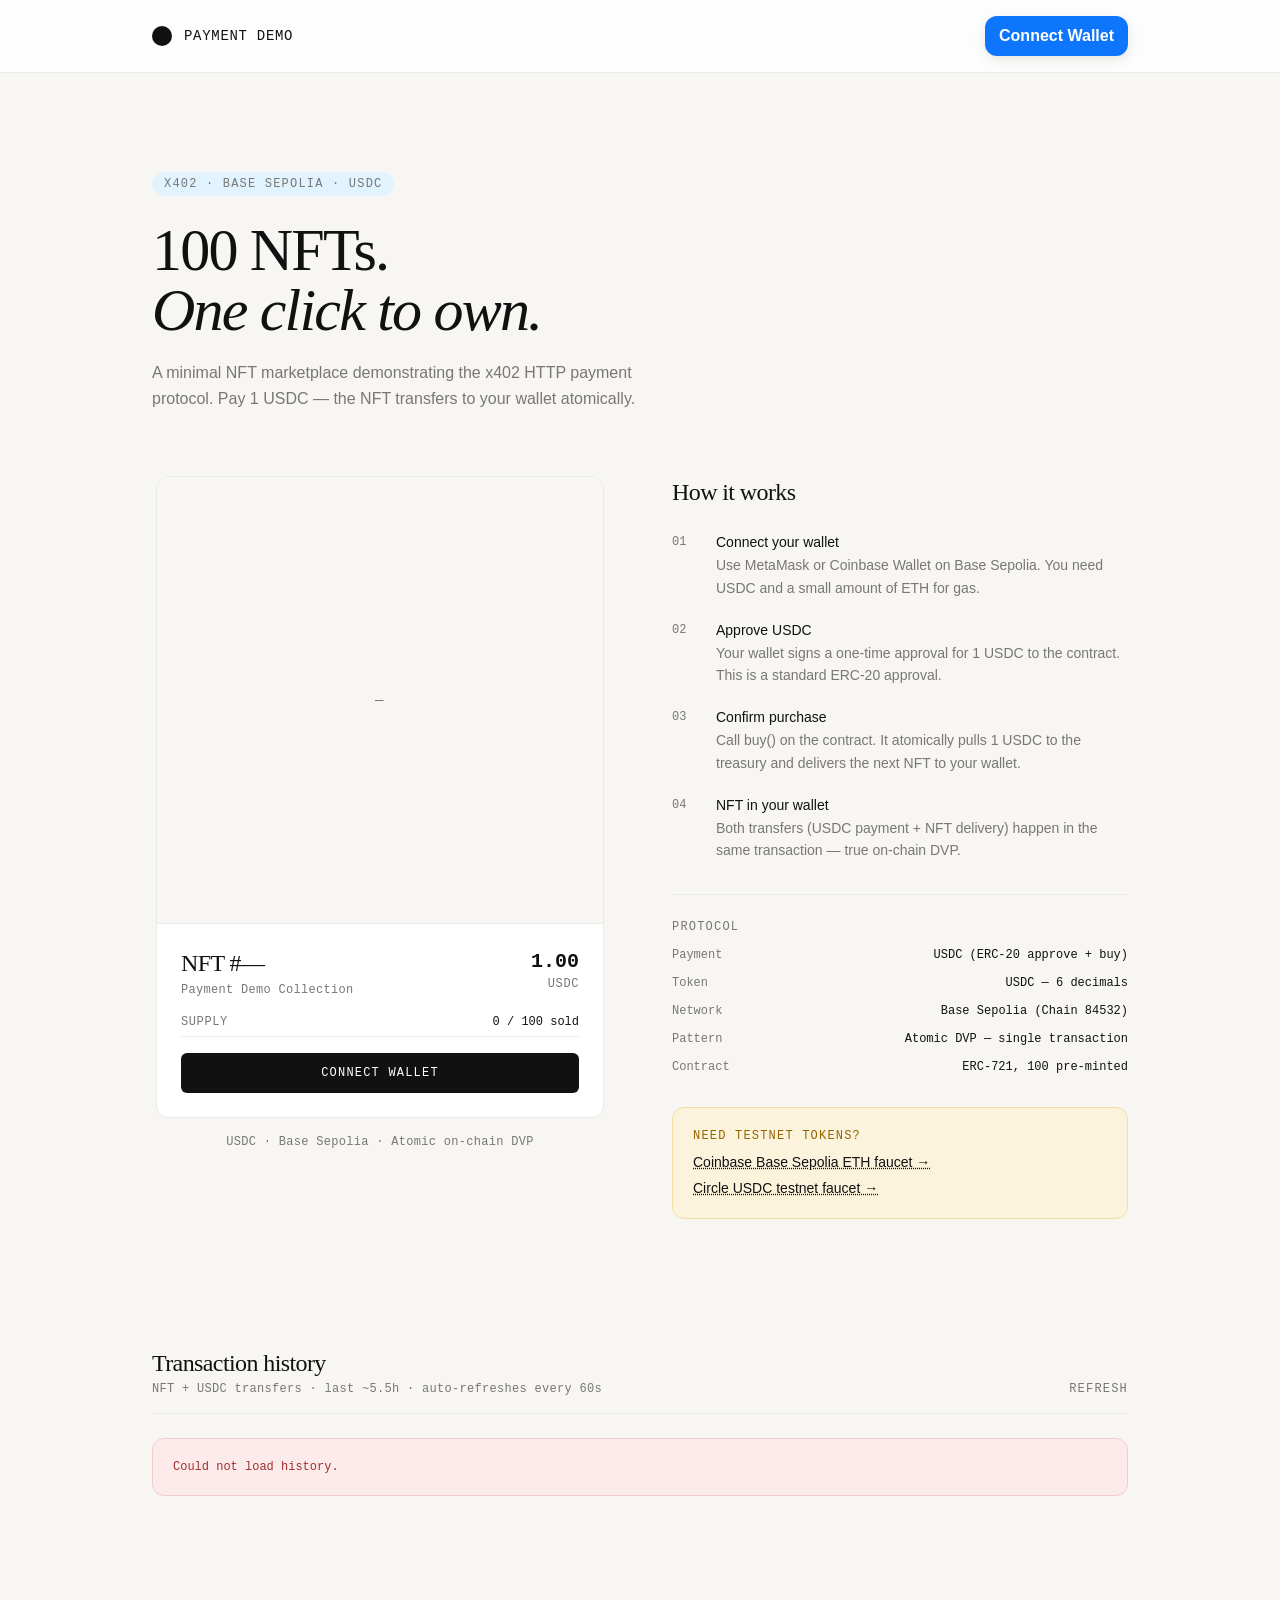
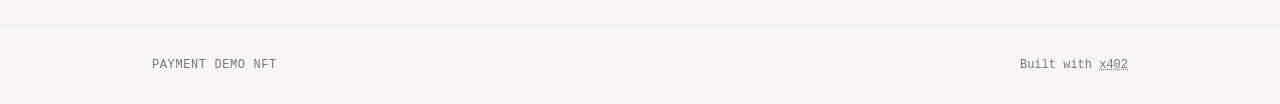
==== commit 73cb5dce: "Updated" ====
--- a/index.html
+++ b/index.html
@@ -1 +1 @@
-<!DOCTYPE html><!--b5RdvIl8wx7XMEhYXcJQF--><html lang="en"><head><meta charSet="utf-8"/><meta name="viewport" content="width=device-width, initial-scale=1"/><link rel="stylesheet" href="/_next/static/css/6d5cbee384a6db98.css" data-precedence="next"/><link rel="stylesheet" href="/_next/static/css/74a79af052a90cd8.css" data-precedence="next"/><link rel="preload" as="script" fetchPriority="low" href="/_next/static/chunks/webpack-f6086aad33203636.js"/><script src="/_next/static/chunks/4bd1b696-100b9d70ed4e49c1.js" async=""></script><script src="/_next/static/chunks/1255-7af2368fb2545735.js" async=""></script><script src="/_next/static/chunks/main-app-4370e6281cf96146.js" async=""></script><script src="/_next/static/chunks/4e88bc13-d2c9e0c3d256a3fd.js" async=""></script><script src="/_next/static/chunks/2172-664d10a9caadbeca.js" async=""></script><script src="/_next/static/chunks/2745-7f623fab10f1a927.js" async=""></script><script src="/_next/static/chunks/app/layout-c546977f24c37034.js" async=""></script><script src="/_next/static/chunks/6457-a1d0f9dbdebcb342.js" async=""></script><script src="/_next/static/chunks/app/page-f5ad1d9b0727eb9f.js" async=""></script><title>Payment Demo NFT</title><meta name="description" content="100 unique NFTs purchasable with USDC via the x402 payment protocol on Base Sepolia."/><script src="/_next/static/chunks/polyfills-42372ed130431b0a.js" noModule=""></script></head><body class="bg-bone min-h-screen font-sans"><div hidden=""><!--$--><!--/$--></div><div data-rk=""><style>[data-rk]{--rk-blurs-modalOverlay:blur(0px);--rk-fonts-body:SFRounded, ui-rounded, "SF Pro Rounded", -apple-system, BlinkMacSystemFont, "Segoe UI", Roboto, Helvetica, Arial, sans-serif, "Apple Color Emoji", "Segoe UI Emoji", "Segoe UI Symbol";--rk-radii-actionButton:9999px;--rk-radii-connectButton:12px;--rk-radii-menuButton:12px;--rk-radii-modal:24px;--rk-radii-modalMobile:28px;--rk-colors-accentColor:#0E76FD;--rk-colors-accentColorForeground:#FFF;--rk-colors-actionButtonBorder:rgba(0, 0, 0, 0.04);--rk-colors-actionButtonBorderMobile:rgba(0, 0, 0, 0.06);--rk-colors-actionButtonSecondaryBackground:rgba(0, 0, 0, 0.06);--rk-colors-closeButton:rgba(60, 66, 66, 0.8);--rk-colors-closeButtonBackground:rgba(0, 0, 0, 0.06);--rk-colors-connectButtonBackground:#FFF;--rk-colors-connectButtonBackgroundError:#FF494A;--rk-colors-connectButtonInnerBackground:linear-gradient(0deg, rgba(0, 0, 0, 0.03), rgba(0, 0, 0, 0.06));--rk-colors-connectButtonText:#25292E;--rk-colors-connectButtonTextError:#FFF;--rk-colors-connectionIndicator:#30E000;--rk-colors-downloadBottomCardBackground:linear-gradient(126deg, rgba(255, 255, 255, 0) 9.49%, rgba(171, 171, 171, 0.04) 71.04%), #FFFFFF;--rk-colors-downloadTopCardBackground:linear-gradient(126deg, rgba(171, 171, 171, 0.2) 9.49%, rgba(255, 255, 255, 0) 71.04%), #FFFFFF;--rk-colors-error:#FF494A;--rk-colors-generalBorder:rgba(0, 0, 0, 0.06);--rk-colors-generalBorderDim:rgba(0, 0, 0, 0.03);--rk-colors-menuItemBackground:rgba(60, 66, 66, 0.1);--rk-colors-modalBackdrop:rgba(0, 0, 0, 0.3);--rk-colors-modalBackground:#FFF;--rk-colors-modalBorder:transparent;--rk-colors-modalText:#25292E;--rk-colors-modalTextDim:rgba(60, 66, 66, 0.3);--rk-colors-modalTextSecondary:rgba(60, 66, 66, 0.6);--rk-colors-profileAction:#FFF;--rk-colors-profileActionHover:rgba(255, 255, 255, 0.5);--rk-colors-profileForeground:rgba(60, 66, 66, 0.06);--rk-colors-selectedOptionBorder:rgba(60, 66, 66, 0.1);--rk-colors-standby:#FFD641;--rk-shadows-connectButton:0px 4px 12px rgba(0, 0, 0, 0.1);--rk-shadows-dialog:0px 8px 32px rgba(0, 0, 0, 0.32);--rk-shadows-profileDetailsAction:0px 2px 6px rgba(37, 41, 46, 0.04);--rk-shadows-selectedOption:0px 2px 6px rgba(0, 0, 0, 0.24);--rk-shadows-selectedWallet:0px 2px 6px rgba(0, 0, 0, 0.12);--rk-shadows-walletLogo:0px 2px 16px rgba(0, 0, 0, 0.16);}</style><main class="min-h-screen bg-bone"><header class="border-b border-border bg-white/80 backdrop-blur-sm sticky top-0 z-10"><div class="max-w-5xl mx-auto px-6 py-4 flex items-center justify-between"><div class="flex items-center gap-3"><div class="w-5 h-5 rounded-full bg-charcoal"></div><span class="font-mono text-sm text-charcoal tracking-wider">PAYMENT DEMO</span></div></div></header><section class="max-w-5xl mx-auto px-6 pt-24 pb-16"><div class="max-w-2xl fade-up"><span class="inline-block font-mono text-xs text-secondary bg-pale-blue text-[#1F6C9F] px-3 py-1 rounded-full tracking-widest uppercase mb-6">x402 · Base Sepolia · USDC</span><h1 class="font-serif text-5xl md:text-6xl text-charcoal leading-[1.1] tracking-[-0.03em] mb-5">100 NFTs.<br/><span class="italic font-light">One click to own.</span></h1><p class="font-sans text-base text-secondary leading-relaxed max-w-lg fade-up fade-up-delay-1">A minimal NFT marketplace demonstrating the x402 HTTP payment protocol. Pay 1 USDC — the NFT transfers to your wallet atomically.</p></div></section><section class="max-w-5xl mx-auto px-6 pb-32"><div class="grid grid-cols-1 md:grid-cols-2 gap-16 items-start"><div class="fade-up fade-up-delay-2"><div class="w-full max-w-md mx-auto space-y-4"><div class="bg-white border border-border rounded-xl overflow-hidden hover:shadow-card transition-shadow duration-200"><div class="aspect-square bg-bone flex items-center justify-center relative"><span class="font-mono text-secondary text-sm tracking-widest">—</span></div><div class="p-6 border-t border-border"><div class="flex items-start justify-between mb-4"><div><h2 class="font-serif text-2xl tracking-tight text-charcoal leading-tight">NFT #—</h2><p class="text-secondary font-mono text-xs mt-1 tracking-wide">Payment Demo Collection</p></div><div class="text-right"><div class="font-mono text-xl text-charcoal font-bold">1.00</div><div class="text-secondary font-mono text-xs tracking-wider">USDC</div></div></div><div class="mb-5"><div class="flex justify-between items-center mb-1.5"><span class="font-mono text-xs text-secondary tracking-wider">SUPPLY</span><span class="font-mono text-xs text-charcoal">0<!-- --> / 100 sold</span></div><div class="w-full h-px bg-border relative"><div class="absolute top-0 left-0 h-px bg-charcoal transition-all duration-700" style="width:0%"></div></div></div><button class="w-full py-3 bg-charcoal text-white rounded-md font-mono text-xs tracking-widest hover:bg-[#333] active:scale-[0.98] transition-all">CONNECT WALLET</button></div></div><p class="text-center font-mono text-xs text-secondary tracking-wide">USDC · Base Sepolia · On-chain DVP</p></div></div><div class="space-y-8 fade-up fade-up-delay-3"><div><h2 class="font-serif text-2xl text-charcoal tracking-tight mb-6">How it works</h2><ol class="space-y-5"><li class="flex gap-5"><span class="font-mono text-xs text-secondary w-6 shrink-0 mt-0.5">01</span><div><p class="font-sans text-sm font-medium text-charcoal mb-0.5">Connect your wallet</p><p class="font-sans text-sm text-secondary leading-relaxed">Use MetaMask or Coinbase Wallet on Base Sepolia. You need USDC and a small amount of ETH for gas.</p></div></li><li class="flex gap-5"><span class="font-mono text-xs text-secondary w-6 shrink-0 mt-0.5">02</span><div><p class="font-sans text-sm font-medium text-charcoal mb-0.5">Approve USDC</p><p class="font-sans text-sm text-secondary leading-relaxed">Your wallet signs a one-time approval for 1 USDC to the contract. This is a standard ERC-20 approval.</p></div></li><li class="flex gap-5"><span class="font-mono text-xs text-secondary w-6 shrink-0 mt-0.5">03</span><div><p class="font-sans text-sm font-medium text-charcoal mb-0.5">Confirm purchase</p><p class="font-sans text-sm text-secondary leading-relaxed">Call buy() on the contract. It atomically pulls 1 USDC to the treasury and delivers the next NFT to your wallet.</p></div></li><li class="flex gap-5"><span class="font-mono text-xs text-secondary w-6 shrink-0 mt-0.5">04</span><div><p class="font-sans text-sm font-medium text-charcoal mb-0.5">NFT in your wallet</p><p class="font-sans text-sm text-secondary leading-relaxed">Both transfers (USDC payment + NFT delivery) happen in the same transaction — true on-chain DVP.</p></div></li></ol></div><div class="border-t border-border pt-6 space-y-3"><p class="font-mono text-xs text-secondary tracking-widest uppercase">Protocol</p><div class="flex justify-between items-center"><span class="font-mono text-xs text-secondary">Payment</span><span class="font-mono text-xs text-charcoal">USDC (ERC-20 approve + buy)</span></div><div class="flex justify-between items-center"><span class="font-mono text-xs text-secondary">Token</span><span class="font-mono text-xs text-charcoal">USDC — 6 decimals</span></div><div class="flex justify-between items-center"><span class="font-mono text-xs text-secondary">Network</span><span class="font-mono text-xs text-charcoal">Base Sepolia (Chain 84532)</span></div><div class="flex justify-between items-center"><span class="font-mono text-xs text-secondary">Pattern</span><span class="font-mono text-xs text-charcoal">Atomic DVP — single transaction</span></div><div class="flex justify-between items-center"><span class="font-mono text-xs text-secondary">Contract</span><span class="font-mono text-xs text-charcoal">ERC-721, 100 pre-minted</span></div></div><div class="bg-pale-yellow border border-[#f0dfa0] rounded-xl p-5"><p class="font-mono text-xs text-[#956400] tracking-widest uppercase mb-2">Need testnet tokens?</p><ul class="space-y-1.5"><li class="font-sans text-sm text-charcoal"><a href="https://www.coinbase.com/faucets/base-ethereum-goerli-faucet" target="_blank" rel="noopener noreferrer" class="underline decoration-dotted hover:text-[#956400] transition-colors">Coinbase Base Sepolia ETH faucet →</a></li><li class="font-sans text-sm text-charcoal"><a href="https://faucet.circle.com" target="_blank" rel="noopener noreferrer" class="underline decoration-dotted hover:text-[#956400] transition-colors">Circle USDC testnet faucet →</a></li></ul></div></div></div></section><section class="max-w-5xl mx-auto px-6 pb-32"><div class="flex items-end justify-between mb-6 pb-4 border-b border-border"><div><h2 class="font-serif text-2xl text-charcoal tracking-tight">Transaction history</h2><p class="font-mono text-xs text-secondary mt-0.5 tracking-wide">NFT transfers + USDC payments · last ~5.5h</p></div><button class="font-mono text-xs text-secondary hover:text-charcoal transition-colors tracking-widest">REFRESH</button></div><div class="py-12 text-center"><span class="font-mono text-xs text-secondary tracking-widest animate-pulse">LOADING...</span></div></section><footer class="border-t border-border"><div class="max-w-5xl mx-auto px-6 py-8 flex items-center justify-between"><span class="font-mono text-xs text-secondary tracking-wider">PAYMENT DEMO NFT</span><span class="font-mono text-xs text-secondary">Built with<!-- --> <a href="https://x402.org" target="_blank" rel="noopener noreferrer" class="underline decoration-dotted">x402</a></span></div></footer></main><!--$--><!--/$--></div><script src="/_next/static/chunks/webpack-f6086aad33203636.js" id="_R_" async=""></script><script>(self.__next_f=self.__next_f||[]).push([0])</script><script>self.__next_f.push([1,"1:\"$Sreact.fragment\"\n2:I[62407,[\"8451\",\"static/chunks/4e88bc13-d2c9e0c3d256a3fd.js\",\"2172\",\"static/chunks/2172-664d10a9caadbeca.js\",\"2745\",\"static/chunks/2745-7f623fab10f1a927.js\",\"7177\",\"static/chunks/app/layout-c546977f24c37034.js\"],\"WalletProvider\"]\n3:I[9766,[],\"\"]\n4:I[98924,[],\"\"]\n5:I[72030,[\"8451\",\"static/chunks/4e88bc13-d2c9e0c3d256a3fd.js\",\"2172\",\"static/chunks/2172-664d10a9caadbeca.js\",\"6457\",\"static/chunks/6457-a1d0f9dbdebcb342.js\",\"8974\",\"static/chunks/app/page-f5ad1d9b0727eb9f.js\"],\"ConnectButton\"]\n6:I[30265,[\"8451\",\"static/chunks/4e88bc13-d2c9e0c3d256a3fd.js\",\"2172\",\"static/chunks/2172-664d10a9caadbeca.js\",\"6457\",\"static/chunks/6457-a1d0f9dbdebcb342.js\",\"8974\",\"static/chunks/app/page-f5ad1d9b0727eb9f.js\"],\"NFTCard\"]\n10:I[57150,[],\"\"]\n:HL[\"/_next/static/css/6d5cbee384a6db98.css\",\"style\"]\n:HL[\"/_next/static/css/74a79af052a90cd8.css\",\"style\"]\n"])</script><script>self.__next_f.push([1,"0:{\"P\":null,\"b\":\"b5RdvIl8wx7XMEhYXcJQF\",\"p\":\"\",\"c\":[\"\",\"\"],\"i\":false,\"f\":[[[\"\",{\"children\":[\"__PAGE__\",{}]},\"$undefined\",\"$undefined\",true],[\"\",[\"$\",\"$1\",\"c\",{\"children\":[[[\"$\",\"link\",\"0\",{\"rel\":\"stylesheet\",\"href\":\"/_next/static/css/6d5cbee384a6db98.css\",\"precedence\":\"next\",\"crossOrigin\":\"$undefined\",\"nonce\":\"$undefined\"}],[\"$\",\"link\",\"1\",{\"rel\":\"stylesheet\",\"href\":\"/_next/static/css/74a79af052a90cd8.css\",\"precedence\":\"next\",\"crossOrigin\":\"$undefined\",\"nonce\":\"$undefined\"}]],[\"$\",\"html\",null,{\"lang\":\"en\",\"children\":[\"$\",\"body\",null,{\"className\":\"bg-bone min-h-screen font-sans\",\"children\":[\"$\",\"$L2\",null,{\"children\":[\"$\",\"$L3\",null,{\"parallelRouterKey\":\"children\",\"error\":\"$undefined\",\"errorStyles\":\"$undefined\",\"errorScripts\":\"$undefined\",\"template\":[\"$\",\"$L4\",null,{}],\"templateStyles\":\"$undefined\",\"templateScripts\":\"$undefined\",\"notFound\":[[[\"$\",\"title\",null,{\"children\":\"404: This page could not be found.\"}],[\"$\",\"div\",null,{\"style\":{\"fontFamily\":\"system-ui,\\\"Segoe UI\\\",Roboto,Helvetica,Arial,sans-serif,\\\"Apple Color Emoji\\\",\\\"Segoe UI Emoji\\\"\",\"height\":\"100vh\",\"textAlign\":\"center\",\"display\":\"flex\",\"flexDirection\":\"column\",\"alignItems\":\"center\",\"justifyContent\":\"center\"},\"children\":[\"$\",\"div\",null,{\"children\":[[\"$\",\"style\",null,{\"dangerouslySetInnerHTML\":{\"__html\":\"body{color:#000;background:#fff;margin:0}.next-error-h1{border-right:1px solid rgba(0,0,0,.3)}@media (prefers-color-scheme:dark){body{color:#fff;background:#000}.next-error-h1{border-right:1px solid rgba(255,255,255,.3)}}\"}}],[\"$\",\"h1\",null,{\"className\":\"next-error-h1\",\"style\":{\"display\":\"inline-block\",\"margin\":\"0 20px 0 0\",\"padding\":\"0 23px 0 0\",\"fontSize\":24,\"fontWeight\":500,\"verticalAlign\":\"top\",\"lineHeight\":\"49px\"},\"children\":404}],[\"$\",\"div\",null,{\"style\":{\"display\":\"inline-block\"},\"children\":[\"$\",\"h2\",null,{\"style\":{\"fontSize\":14,\"fontWeight\":400,\"lineHeight\":\"49px\",\"margin\":0},\"children\":\"This page could not be found.\"}]}]]}]}]],[]],\"forbidden\":\"$undefined\",\"unauthorized\":\"$undefined\"}]}]}]}]]}],{\"children\":[\"__PAGE__\",[\"$\",\"$1\",\"c\",{\"children\":[[\"$\",\"main\",null,{\"className\":\"min-h-screen bg-bone\",\"children\":[[\"$\",\"header\",null,{\"className\":\"border-b border-border bg-white/80 backdrop-blur-sm sticky top-0 z-10\",\"children\":[\"$\",\"div\",null,{\"className\":\"max-w-5xl mx-auto px-6 py-4 flex items-center justify-between\",\"children\":[[\"$\",\"div\",null,{\"className\":\"flex items-center gap-3\",\"children\":[[\"$\",\"div\",null,{\"className\":\"w-5 h-5 rounded-full bg-charcoal\"}],[\"$\",\"span\",null,{\"className\":\"font-mono text-sm text-charcoal tracking-wider\",\"children\":\"PAYMENT DEMO\"}]]}],[\"$\",\"$L5\",null,{\"accountStatus\":\"address\",\"chainStatus\":\"icon\",\"showBalance\":false}]]}]}],[\"$\",\"section\",null,{\"className\":\"max-w-5xl mx-auto px-6 pt-24 pb-16\",\"children\":[\"$\",\"div\",null,{\"className\":\"max-w-2xl fade-up\",\"children\":[[\"$\",\"span\",null,{\"className\":\"inline-block font-mono text-xs text-secondary bg-pale-blue text-[#1F6C9F] px-3 py-1 rounded-full tracking-widest uppercase mb-6\",\"children\":\"x402 · Base Sepolia · USDC\"}],[\"$\",\"h1\",null,{\"className\":\"font-serif text-5xl md:text-6xl text-charcoal leading-[1.1] tracking-[-0.03em] mb-5\",\"children\":[\"100 NFTs.\",[\"$\",\"br\",null,{}],[\"$\",\"span\",null,{\"className\":\"italic font-light\",\"children\":\"One click to own.\"}]]}],[\"$\",\"p\",null,{\"className\":\"font-sans text-base text-secondary leading-relaxed max-w-lg fade-up fade-up-delay-1\",\"children\":\"A minimal NFT marketplace demonstrating the x402 HTTP payment protocol. Pay 1 USDC — the NFT transfers to your wallet atomically.\"}]]}]}],[\"$\",\"section\",null,{\"className\":\"max-w-5xl mx-auto px-6 pb-32\",\"children\":[\"$\",\"div\",null,{\"className\":\"grid grid-cols-1 md:grid-cols-2 gap-16 items-start\",\"children\":[[\"$\",\"div\",null,{\"className\":\"fade-up fade-up-delay-2\",\"children\":[\"$\",\"$L6\",null,{}]}],[\"$\",\"div\",null,{\"className\":\"space-y-8 fade-up fade-up-delay-3\",\"children\":[[\"$\",\"div\",null,{\"children\":[[\"$\",\"h2\",null,{\"className\":\"font-serif text-2xl text-charcoal tracking-tight mb-6\",\"children\":\"How it works\"}],[\"$\",\"ol\",null,{\"className\":\"space-y-5\",\"children\":[[\"$\",\"li\",\"01\",{\"className\":\"flex gap-5\",\"children\":[[\"$\",\"span\",null,{\"className\":\"font-mono text-xs text-secondary w-6 shrink-0 mt-0.5\",\"children\":\"01\"}],[\"$\",\"div\",null,{\"children\":[[\"$\",\"p\",null,{\"className\":\"font-sans text-sm font-medium text-charcoal mb-0.5\",\"children\":\"Connect your wallet\"}],[\"$\",\"p\",null,{\"className\":\"font-sans text-sm text-secondary leading-relaxed\",\"children\":\"Use MetaMask or Coinbase Wallet on Base Sepolia. You need USDC and a small amount of ETH for gas.\"}]]}]]}],\"$L7\",\"$L8\",\"$L9\"]}]]}],\"$La\",\"$Lb\"]}]]}]}],\"$Lc\",\"$Ld\"]}],null,\"$Le\"]}],{},null,false]},null,false],\"$Lf\",false]],\"m\":\"$undefined\",\"G\":[\"$10\",[]],\"s\":false,\"S\":true}\n"])</script><script>self.__next_f.push([1,"11:I[14305,[\"8451\",\"static/chunks/4e88bc13-d2c9e0c3d256a3fd.js\",\"2172\",\"static/chunks/2172-664d10a9caadbeca.js\",\"6457\",\"static/chunks/6457-a1d0f9dbdebcb342.js\",\"8974\",\"static/chunks/app/page-f5ad1d9b0727eb9f.js\"],\"TransactionHistory\"]\n12:I[24431,[],\"OutletBoundary\"]\n14:I[15278,[],\"AsyncMetadataOutlet\"]\n16:I[24431,[],\"ViewportBoundary\"]\n18:I[24431,[],\"MetadataBoundary\"]\n19:\"$Sreact.suspense\"\n7:[\"$\",\"li\",\"02\",{\"className\":\"flex gap-5\",\"children\":[[\"$\",\"span\",null,{\"className\":\"font-mono text-xs text-secondary w-6 shrink-0 mt-0.5\",\"children\":\"02\"}],[\"$\",\"div\",null,{\"children\":[[\"$\",\"p\",null,{\"className\":\"font-sans text-sm font-medium text-charcoal mb-0.5\",\"children\":\"Approve USDC\"}],[\"$\",\"p\",null,{\"className\":\"font-sans text-sm text-secondary leading-relaxed\",\"children\":\"Your wallet signs a one-time approval for 1 USDC to the contract. This is a standard ERC-20 approval.\"}]]}]]}]\n8:[\"$\",\"li\",\"03\",{\"className\":\"flex gap-5\",\"children\":[[\"$\",\"span\",null,{\"className\":\"font-mono text-xs text-secondary w-6 shrink-0 mt-0.5\",\"children\":\"03\"}],[\"$\",\"div\",null,{\"children\":[[\"$\",\"p\",null,{\"className\":\"font-sans text-sm font-medium text-charcoal mb-0.5\",\"children\":\"Confirm purchase\"}],[\"$\",\"p\",null,{\"className\":\"font-sans text-sm text-secondary leading-relaxed\",\"children\":\"Call buy() on the contract. It atomically pulls 1 USDC to the treasury and delivers the next NFT to your wallet.\"}]]}]]}]\n9:[\"$\",\"li\",\"04\",{\"className\":\"flex gap-5\",\"children\":[[\"$\",\"span\",null,{\"className\":\"font-mono text-xs text-secondary w-6 shrink-0 mt-0.5\",\"children\":\"04\"}],[\"$\",\"div\",null,{\"children\":[[\"$\",\"p\",null,{\"className\":\"font-sans text-sm font-medium text-charcoal mb-0.5\",\"children\":\"NFT in your wallet\"}],[\"$\",\"p\",null,{\"className\":\"font-sans text-sm text-secondary leading-relaxed\",\"children\":\"Both transfers (USDC payment + NFT delivery) happen in the same transaction — true on-chain DVP.\"}]]}]]}]\n"])</script><script>self.__next_f.push([1,"a:[\"$\",\"div\",null,{\"className\":\"border-t border-border pt-6 space-y-3\",\"children\":[[\"$\",\"p\",null,{\"className\":\"font-mono text-xs text-secondary tracking-widest uppercase\",\"children\":\"Protocol\"}],[[\"$\",\"div\",\"Payment\",{\"className\":\"flex justify-between items-center\",\"children\":[[\"$\",\"span\",null,{\"className\":\"font-mono text-xs text-secondary\",\"children\":\"Payment\"}],[\"$\",\"span\",null,{\"className\":\"font-mono text-xs text-charcoal\",\"children\":\"USDC (ERC-20 approve + buy)\"}]]}],[\"$\",\"div\",\"Token\",{\"className\":\"flex justify-between items-center\",\"children\":[[\"$\",\"span\",null,{\"className\":\"font-mono text-xs text-secondary\",\"children\":\"Token\"}],[\"$\",\"span\",null,{\"className\":\"font-mono text-xs text-charcoal\",\"children\":\"USDC — 6 decimals\"}]]}],[\"$\",\"div\",\"Network\",{\"className\":\"flex justify-between items-center\",\"children\":[[\"$\",\"span\",null,{\"className\":\"font-mono text-xs text-secondary\",\"children\":\"Network\"}],[\"$\",\"span\",null,{\"className\":\"font-mono text-xs text-charcoal\",\"children\":\"Base Sepolia (Chain 84532)\"}]]}],[\"$\",\"div\",\"Pattern\",{\"className\":\"flex justify-between items-center\",\"children\":[[\"$\",\"span\",null,{\"className\":\"font-mono text-xs text-secondary\",\"children\":\"Pattern\"}],[\"$\",\"span\",null,{\"className\":\"font-mono text-xs text-charcoal\",\"children\":\"Atomic DVP — single transaction\"}]]}],[\"$\",\"div\",\"Contract\",{\"className\":\"flex justify-between items-center\",\"children\":[[\"$\",\"span\",null,{\"className\":\"font-mono text-xs text-secondary\",\"children\":\"Contract\"}],[\"$\",\"span\",null,{\"className\":\"font-mono text-xs text-charcoal\",\"children\":\"ERC-721, 100 pre-minted\"}]]}]]]}]\n"])</script><script>self.__next_f.push([1,"b:[\"$\",\"div\",null,{\"className\":\"bg-pale-yellow border border-[#f0dfa0] rounded-xl p-5\",\"children\":[[\"$\",\"p\",null,{\"className\":\"font-mono text-xs text-[#956400] tracking-widest uppercase mb-2\",\"children\":\"Need testnet tokens?\"}],[\"$\",\"ul\",null,{\"className\":\"space-y-1.5\",\"children\":[[\"$\",\"li\",null,{\"className\":\"font-sans text-sm text-charcoal\",\"children\":[\"$\",\"a\",null,{\"href\":\"https://www.coinbase.com/faucets/base-ethereum-goerli-faucet\",\"target\":\"_blank\",\"rel\":\"noopener noreferrer\",\"className\":\"underline decoration-dotted hover:text-[#956400] transition-colors\",\"children\":\"Coinbase Base Sepolia ETH faucet →\"}]}],[\"$\",\"li\",null,{\"className\":\"font-sans text-sm text-charcoal\",\"children\":[\"$\",\"a\",null,{\"href\":\"https://faucet.circle.com\",\"target\":\"_blank\",\"rel\":\"noopener noreferrer\",\"className\":\"underline decoration-dotted hover:text-[#956400] transition-colors\",\"children\":\"Circle USDC testnet faucet →\"}]}]]}]]}]\n"])</script><script>self.__next_f.push([1,"c:[\"$\",\"$L11\",null,{}]\nd:[\"$\",\"footer\",null,{\"className\":\"border-t border-border\",\"children\":[\"$\",\"div\",null,{\"className\":\"max-w-5xl mx-auto px-6 py-8 flex items-center justify-between\",\"children\":[[\"$\",\"span\",null,{\"className\":\"font-mono text-xs text-secondary tracking-wider\",\"children\":\"PAYMENT DEMO NFT\"}],[\"$\",\"span\",null,{\"className\":\"font-mono text-xs text-secondary\",\"children\":[\"Built with\",\" \",[\"$\",\"a\",null,{\"href\":\"https://x402.org\",\"target\":\"_blank\",\"rel\":\"noopener noreferrer\",\"className\":\"underline decoration-dotted\",\"children\":\"x402\"}]]}]]}]}]\ne:[\"$\",\"$L12\",null,{\"children\":[\"$L13\",[\"$\",\"$L14\",null,{\"promise\":\"$@15\"}]]}]\nf:[\"$\",\"$1\",\"h\",{\"children\":[null,[[\"$\",\"$L16\",null,{\"children\":\"$L17\"}],null],[\"$\",\"$L18\",null,{\"children\":[\"$\",\"div\",null,{\"hidden\":true,\"children\":[\"$\",\"$19\",null,{\"fallback\":null,\"children\":\"$L1a\"}]}]}]]}]\n"])</script><script>self.__next_f.push([1,"17:[[\"$\",\"meta\",\"0\",{\"charSet\":\"utf-8\"}],[\"$\",\"meta\",\"1\",{\"name\":\"viewport\",\"content\":\"width=device-width, initial-scale=1\"}]]\n13:null\n"])</script><script>self.__next_f.push([1,"15:{\"metadata\":[[\"$\",\"title\",\"0\",{\"children\":\"Payment Demo NFT\"}],[\"$\",\"meta\",\"1\",{\"name\":\"description\",\"content\":\"100 unique NFTs purchasable with USDC via the x402 payment protocol on Base Sepolia.\"}]],\"error\":null,\"digest\":\"$undefined\"}\n"])</script><script>self.__next_f.push([1,"1a:\"$15:metadata\"\n"])</script></body></html>+<!DOCTYPE html><!--QwOl4_YOWHfZi90VPIUWI--><html lang="en"><head><meta charSet="utf-8"/><meta name="viewport" content="width=device-width, initial-scale=1"/><link rel="stylesheet" href="/_next/static/css/6d5cbee384a6db98.css" data-precedence="next"/><link rel="stylesheet" href="/_next/static/css/d4259e81081f0dc2.css" data-precedence="next"/><link rel="preload" as="script" fetchPriority="low" href="/_next/static/chunks/webpack-f6086aad33203636.js"/><script src="/_next/static/chunks/4bd1b696-100b9d70ed4e49c1.js" async=""></script><script src="/_next/static/chunks/1255-7af2368fb2545735.js" async=""></script><script src="/_next/static/chunks/main-app-4370e6281cf96146.js" async=""></script><script src="/_next/static/chunks/4e88bc13-d2c9e0c3d256a3fd.js" async=""></script><script src="/_next/static/chunks/2172-664d10a9caadbeca.js" async=""></script><script src="/_next/static/chunks/2745-7f623fab10f1a927.js" async=""></script><script src="/_next/static/chunks/app/layout-c546977f24c37034.js" async=""></script><script src="/_next/static/chunks/6457-a1d0f9dbdebcb342.js" async=""></script><script src="/_next/static/chunks/app/page-dd4660c304f7f92a.js" async=""></script><title>Payment Demo NFT</title><meta name="description" content="100 unique NFTs purchasable with USDC via the x402 payment protocol on Base Sepolia."/><script src="/_next/static/chunks/polyfills-42372ed130431b0a.js" noModule=""></script></head><body class="bg-bone min-h-screen font-sans"><div hidden=""><!--$--><!--/$--></div><div data-rk=""><style>[data-rk]{--rk-blurs-modalOverlay:blur(0px);--rk-fonts-body:SFRounded, ui-rounded, "SF Pro Rounded", -apple-system, BlinkMacSystemFont, "Segoe UI", Roboto, Helvetica, Arial, sans-serif, "Apple Color Emoji", "Segoe UI Emoji", "Segoe UI Symbol";--rk-radii-actionButton:9999px;--rk-radii-connectButton:12px;--rk-radii-menuButton:12px;--rk-radii-modal:24px;--rk-radii-modalMobile:28px;--rk-colors-accentColor:#0E76FD;--rk-colors-accentColorForeground:#FFF;--rk-colors-actionButtonBorder:rgba(0, 0, 0, 0.04);--rk-colors-actionButtonBorderMobile:rgba(0, 0, 0, 0.06);--rk-colors-actionButtonSecondaryBackground:rgba(0, 0, 0, 0.06);--rk-colors-closeButton:rgba(60, 66, 66, 0.8);--rk-colors-closeButtonBackground:rgba(0, 0, 0, 0.06);--rk-colors-connectButtonBackground:#FFF;--rk-colors-connectButtonBackgroundError:#FF494A;--rk-colors-connectButtonInnerBackground:linear-gradient(0deg, rgba(0, 0, 0, 0.03), rgba(0, 0, 0, 0.06));--rk-colors-connectButtonText:#25292E;--rk-colors-connectButtonTextError:#FFF;--rk-colors-connectionIndicator:#30E000;--rk-colors-downloadBottomCardBackground:linear-gradient(126deg, rgba(255, 255, 255, 0) 9.49%, rgba(171, 171, 171, 0.04) 71.04%), #FFFFFF;--rk-colors-downloadTopCardBackground:linear-gradient(126deg, rgba(171, 171, 171, 0.2) 9.49%, rgba(255, 255, 255, 0) 71.04%), #FFFFFF;--rk-colors-error:#FF494A;--rk-colors-generalBorder:rgba(0, 0, 0, 0.06);--rk-colors-generalBorderDim:rgba(0, 0, 0, 0.03);--rk-colors-menuItemBackground:rgba(60, 66, 66, 0.1);--rk-colors-modalBackdrop:rgba(0, 0, 0, 0.3);--rk-colors-modalBackground:#FFF;--rk-colors-modalBorder:transparent;--rk-colors-modalText:#25292E;--rk-colors-modalTextDim:rgba(60, 66, 66, 0.3);--rk-colors-modalTextSecondary:rgba(60, 66, 66, 0.6);--rk-colors-profileAction:#FFF;--rk-colors-profileActionHover:rgba(255, 255, 255, 0.5);--rk-colors-profileForeground:rgba(60, 66, 66, 0.06);--rk-colors-selectedOptionBorder:rgba(60, 66, 66, 0.1);--rk-colors-standby:#FFD641;--rk-shadows-connectButton:0px 4px 12px rgba(0, 0, 0, 0.1);--rk-shadows-dialog:0px 8px 32px rgba(0, 0, 0, 0.32);--rk-shadows-profileDetailsAction:0px 2px 6px rgba(37, 41, 46, 0.04);--rk-shadows-selectedOption:0px 2px 6px rgba(0, 0, 0, 0.24);--rk-shadows-selectedWallet:0px 2px 6px rgba(0, 0, 0, 0.12);--rk-shadows-walletLogo:0px 2px 16px rgba(0, 0, 0, 0.16);}</style><main class="min-h-screen bg-bone"><header class="border-b border-border bg-white/80 backdrop-blur-sm sticky top-0 z-10"><div class="max-w-5xl mx-auto px-6 py-4 flex items-center justify-between"><div class="flex items-center gap-3"><div class="w-5 h-5 rounded-full bg-charcoal"></div><span class="font-mono text-sm text-charcoal tracking-wider">PAYMENT DEMO</span></div></div></header><section class="max-w-5xl mx-auto px-6 pt-24 pb-16"><div class="max-w-2xl fade-up"><span class="inline-block font-mono text-xs text-secondary bg-pale-blue text-[#1F6C9F] px-3 py-1 rounded-full tracking-widest uppercase mb-6">x402 · Base Sepolia · USDC</span><h1 class="font-serif text-5xl md:text-6xl text-charcoal leading-[1.1] tracking-[-0.03em] mb-5">100 NFTs.<br/><span class="italic font-light">One click to own.</span></h1><p class="font-sans text-base text-secondary leading-relaxed max-w-lg fade-up fade-up-delay-1">A minimal NFT marketplace demonstrating the x402 HTTP payment protocol. Pay 1 USDC — the NFT transfers to your wallet atomically.</p></div></section><section class="max-w-5xl mx-auto px-6 pb-32"><div class="grid grid-cols-1 md:grid-cols-2 gap-16 items-start"><div class="fade-up fade-up-delay-2"><div class="w-full max-w-md mx-auto space-y-4"><div class="bg-white border border-border rounded-xl overflow-hidden hover:shadow-card transition-shadow duration-200"><div class="aspect-square bg-bone flex items-center justify-center relative"><span class="font-mono text-secondary text-sm tracking-widest">—</span></div><div class="p-6 border-t border-border space-y-4"><div class="flex items-start justify-between"><div><h2 class="font-serif text-2xl tracking-tight text-charcoal leading-tight">NFT #—</h2><p class="text-secondary font-mono text-xs mt-1 tracking-wide">Payment Demo Collection</p></div><div class="text-right"><div class="font-mono text-xl text-charcoal font-bold">1.00</div><div class="text-secondary font-mono text-xs tracking-wider">USDC</div></div></div><div><div class="flex justify-between items-center mb-1.5"><span class="font-mono text-xs text-secondary tracking-wider">SUPPLY</span><span class="font-mono text-xs text-charcoal">0<!-- --> / 100 sold</span></div><div class="w-full h-px bg-border relative"><div class="absolute top-0 left-0 h-px bg-charcoal transition-all duration-700" style="width:0%"></div></div></div><button class="w-full py-3 bg-charcoal text-white rounded-md font-mono text-xs tracking-widest hover:bg-[#333] active:scale-[0.98] transition-all">CONNECT WALLET</button></div></div><p class="text-center font-mono text-xs text-secondary tracking-wide">USDC · Base Sepolia · Atomic on-chain DVP</p></div></div><div class="space-y-8 fade-up fade-up-delay-3"><div><h2 class="font-serif text-2xl text-charcoal tracking-tight mb-6">How it works</h2><ol class="space-y-5"><li class="flex gap-5"><span class="font-mono text-xs text-secondary w-6 shrink-0 mt-0.5">01</span><div><p class="font-sans text-sm font-medium text-charcoal mb-0.5">Connect your wallet</p><p class="font-sans text-sm text-secondary leading-relaxed">Use MetaMask or Coinbase Wallet on Base Sepolia. You need USDC and a small amount of ETH for gas.</p></div></li><li class="flex gap-5"><span class="font-mono text-xs text-secondary w-6 shrink-0 mt-0.5">02</span><div><p class="font-sans text-sm font-medium text-charcoal mb-0.5">Approve USDC</p><p class="font-sans text-sm text-secondary leading-relaxed">Your wallet signs a one-time approval for 1 USDC to the contract. This is a standard ERC-20 approval.</p></div></li><li class="flex gap-5"><span class="font-mono text-xs text-secondary w-6 shrink-0 mt-0.5">03</span><div><p class="font-sans text-sm font-medium text-charcoal mb-0.5">Confirm purchase</p><p class="font-sans text-sm text-secondary leading-relaxed">Call buy() on the contract. It atomically pulls 1 USDC to the treasury and delivers the next NFT to your wallet.</p></div></li><li class="flex gap-5"><span class="font-mono text-xs text-secondary w-6 shrink-0 mt-0.5">04</span><div><p class="font-sans text-sm font-medium text-charcoal mb-0.5">NFT in your wallet</p><p class="font-sans text-sm text-secondary leading-relaxed">Both transfers (USDC payment + NFT delivery) happen in the same transaction — true on-chain DVP.</p></div></li></ol></div><div class="border-t border-border pt-6 space-y-3"><p class="font-mono text-xs text-secondary tracking-widest uppercase">Protocol</p><div class="flex justify-between items-center"><span class="font-mono text-xs text-secondary">Payment</span><span class="font-mono text-xs text-charcoal">USDC (ERC-20 approve + buy)</span></div><div class="flex justify-between items-center"><span class="font-mono text-xs text-secondary">Token</span><span class="font-mono text-xs text-charcoal">USDC — 6 decimals</span></div><div class="flex justify-between items-center"><span class="font-mono text-xs text-secondary">Network</span><span class="font-mono text-xs text-charcoal">Base Sepolia (Chain 84532)</span></div><div class="flex justify-between items-center"><span class="font-mono text-xs text-secondary">Pattern</span><span class="font-mono text-xs text-charcoal">Atomic DVP — single transaction</span></div><div class="flex justify-between items-center"><span class="font-mono text-xs text-secondary">Contract</span><span class="font-mono text-xs text-charcoal">ERC-721, 100 pre-minted</span></div></div><div class="bg-pale-yellow border border-[#f0dfa0] rounded-xl p-5"><p class="font-mono text-xs text-[#956400] tracking-widest uppercase mb-2">Need testnet tokens?</p><ul class="space-y-1.5"><li class="font-sans text-sm text-charcoal"><a href="https://www.coinbase.com/faucets/base-ethereum-goerli-faucet" target="_blank" rel="noopener noreferrer" class="underline decoration-dotted hover:text-[#956400] transition-colors">Coinbase Base Sepolia ETH faucet →</a></li><li class="font-sans text-sm text-charcoal"><a href="https://faucet.circle.com" target="_blank" rel="noopener noreferrer" class="underline decoration-dotted hover:text-[#956400] transition-colors">Circle USDC testnet faucet →</a></li></ul></div></div></div></section><section class="max-w-5xl mx-auto px-6 pb-32"><div class="flex items-end justify-between mb-6 pb-4 border-b border-border"><div><h2 class="font-serif text-2xl text-charcoal tracking-tight">Transaction history</h2><p class="font-mono text-xs text-secondary mt-0.5 tracking-wide">NFT + USDC transfers · last ~5.5h · auto-refreshes every 60s</p></div><button class="font-mono text-xs text-secondary hover:text-charcoal transition-colors tracking-widest">REFRESH</button></div><div class="py-12 text-center"><span class="font-mono text-xs text-secondary tracking-widest animate-pulse">LOADING…</span></div></section><footer class="border-t border-border"><div class="max-w-5xl mx-auto px-6 py-8 flex items-center justify-between"><span class="font-mono text-xs text-secondary tracking-wider">PAYMENT DEMO NFT</span><span class="font-mono text-xs text-secondary">Built with<!-- --> <a href="https://x402.org" target="_blank" rel="noopener noreferrer" class="underline decoration-dotted">x402</a></span></div></footer></main><!--$--><!--/$--></div><script src="/_next/static/chunks/webpack-f6086aad33203636.js" id="_R_" async=""></script><script>(self.__next_f=self.__next_f||[]).push([0])</script><script>self.__next_f.push([1,"1:\"$Sreact.fragment\"\n2:I[62407,[\"8451\",\"static/chunks/4e88bc13-d2c9e0c3d256a3fd.js\",\"2172\",\"static/chunks/2172-664d10a9caadbeca.js\",\"2745\",\"static/chunks/2745-7f623fab10f1a927.js\",\"7177\",\"static/chunks/app/layout-c546977f24c37034.js\"],\"WalletProvider\"]\n3:I[9766,[],\"\"]\n4:I[98924,[],\"\"]\n5:I[72030,[\"8451\",\"static/chunks/4e88bc13-d2c9e0c3d256a3fd.js\",\"2172\",\"static/chunks/2172-664d10a9caadbeca.js\",\"6457\",\"static/chunks/6457-a1d0f9dbdebcb342.js\",\"8974\",\"static/chunks/app/page-dd4660c304f7f92a.js\"],\"ConnectButton\"]\n6:I[30265,[\"8451\",\"static/chunks/4e88bc13-d2c9e0c3d256a3fd.js\",\"2172\",\"static/chunks/2172-664d10a9caadbeca.js\",\"6457\",\"static/chunks/6457-a1d0f9dbdebcb342.js\",\"8974\",\"static/chunks/app/page-dd4660c304f7f92a.js\"],\"NFTCard\"]\n10:I[57150,[],\"\"]\n:HL[\"/_next/static/css/6d5cbee384a6db98.css\",\"style\"]\n:HL[\"/_next/static/css/d4259e81081f0dc2.css\",\"style\"]\n"])</script><script>self.__next_f.push([1,"0:{\"P\":null,\"b\":\"QwOl4_YOWHfZi90VPIUWI\",\"p\":\"\",\"c\":[\"\",\"\"],\"i\":false,\"f\":[[[\"\",{\"children\":[\"__PAGE__\",{}]},\"$undefined\",\"$undefined\",true],[\"\",[\"$\",\"$1\",\"c\",{\"children\":[[[\"$\",\"link\",\"0\",{\"rel\":\"stylesheet\",\"href\":\"/_next/static/css/6d5cbee384a6db98.css\",\"precedence\":\"next\",\"crossOrigin\":\"$undefined\",\"nonce\":\"$undefined\"}],[\"$\",\"link\",\"1\",{\"rel\":\"stylesheet\",\"href\":\"/_next/static/css/d4259e81081f0dc2.css\",\"precedence\":\"next\",\"crossOrigin\":\"$undefined\",\"nonce\":\"$undefined\"}]],[\"$\",\"html\",null,{\"lang\":\"en\",\"children\":[\"$\",\"body\",null,{\"className\":\"bg-bone min-h-screen font-sans\",\"children\":[\"$\",\"$L2\",null,{\"children\":[\"$\",\"$L3\",null,{\"parallelRouterKey\":\"children\",\"error\":\"$undefined\",\"errorStyles\":\"$undefined\",\"errorScripts\":\"$undefined\",\"template\":[\"$\",\"$L4\",null,{}],\"templateStyles\":\"$undefined\",\"templateScripts\":\"$undefined\",\"notFound\":[[[\"$\",\"title\",null,{\"children\":\"404: This page could not be found.\"}],[\"$\",\"div\",null,{\"style\":{\"fontFamily\":\"system-ui,\\\"Segoe UI\\\",Roboto,Helvetica,Arial,sans-serif,\\\"Apple Color Emoji\\\",\\\"Segoe UI Emoji\\\"\",\"height\":\"100vh\",\"textAlign\":\"center\",\"display\":\"flex\",\"flexDirection\":\"column\",\"alignItems\":\"center\",\"justifyContent\":\"center\"},\"children\":[\"$\",\"div\",null,{\"children\":[[\"$\",\"style\",null,{\"dangerouslySetInnerHTML\":{\"__html\":\"body{color:#000;background:#fff;margin:0}.next-error-h1{border-right:1px solid rgba(0,0,0,.3)}@media (prefers-color-scheme:dark){body{color:#fff;background:#000}.next-error-h1{border-right:1px solid rgba(255,255,255,.3)}}\"}}],[\"$\",\"h1\",null,{\"className\":\"next-error-h1\",\"style\":{\"display\":\"inline-block\",\"margin\":\"0 20px 0 0\",\"padding\":\"0 23px 0 0\",\"fontSize\":24,\"fontWeight\":500,\"verticalAlign\":\"top\",\"lineHeight\":\"49px\"},\"children\":404}],[\"$\",\"div\",null,{\"style\":{\"display\":\"inline-block\"},\"children\":[\"$\",\"h2\",null,{\"style\":{\"fontSize\":14,\"fontWeight\":400,\"lineHeight\":\"49px\",\"margin\":0},\"children\":\"This page could not be found.\"}]}]]}]}]],[]],\"forbidden\":\"$undefined\",\"unauthorized\":\"$undefined\"}]}]}]}]]}],{\"children\":[\"__PAGE__\",[\"$\",\"$1\",\"c\",{\"children\":[[\"$\",\"main\",null,{\"className\":\"min-h-screen bg-bone\",\"children\":[[\"$\",\"header\",null,{\"className\":\"border-b border-border bg-white/80 backdrop-blur-sm sticky top-0 z-10\",\"children\":[\"$\",\"div\",null,{\"className\":\"max-w-5xl mx-auto px-6 py-4 flex items-center justify-between\",\"children\":[[\"$\",\"div\",null,{\"className\":\"flex items-center gap-3\",\"children\":[[\"$\",\"div\",null,{\"className\":\"w-5 h-5 rounded-full bg-charcoal\"}],[\"$\",\"span\",null,{\"className\":\"font-mono text-sm text-charcoal tracking-wider\",\"children\":\"PAYMENT DEMO\"}]]}],[\"$\",\"$L5\",null,{\"accountStatus\":\"address\",\"chainStatus\":\"icon\",\"showBalance\":false}]]}]}],[\"$\",\"section\",null,{\"className\":\"max-w-5xl mx-auto px-6 pt-24 pb-16\",\"children\":[\"$\",\"div\",null,{\"className\":\"max-w-2xl fade-up\",\"children\":[[\"$\",\"span\",null,{\"className\":\"inline-block font-mono text-xs text-secondary bg-pale-blue text-[#1F6C9F] px-3 py-1 rounded-full tracking-widest uppercase mb-6\",\"children\":\"x402 · Base Sepolia · USDC\"}],[\"$\",\"h1\",null,{\"className\":\"font-serif text-5xl md:text-6xl text-charcoal leading-[1.1] tracking-[-0.03em] mb-5\",\"children\":[\"100 NFTs.\",[\"$\",\"br\",null,{}],[\"$\",\"span\",null,{\"className\":\"italic font-light\",\"children\":\"One click to own.\"}]]}],[\"$\",\"p\",null,{\"className\":\"font-sans text-base text-secondary leading-relaxed max-w-lg fade-up fade-up-delay-1\",\"children\":\"A minimal NFT marketplace demonstrating the x402 HTTP payment protocol. Pay 1 USDC — the NFT transfers to your wallet atomically.\"}]]}]}],[\"$\",\"section\",null,{\"className\":\"max-w-5xl mx-auto px-6 pb-32\",\"children\":[\"$\",\"div\",null,{\"className\":\"grid grid-cols-1 md:grid-cols-2 gap-16 items-start\",\"children\":[[\"$\",\"div\",null,{\"className\":\"fade-up fade-up-delay-2\",\"children\":[\"$\",\"$L6\",null,{}]}],[\"$\",\"div\",null,{\"className\":\"space-y-8 fade-up fade-up-delay-3\",\"children\":[[\"$\",\"div\",null,{\"children\":[[\"$\",\"h2\",null,{\"className\":\"font-serif text-2xl text-charcoal tracking-tight mb-6\",\"children\":\"How it works\"}],[\"$\",\"ol\",null,{\"className\":\"space-y-5\",\"children\":[[\"$\",\"li\",\"01\",{\"className\":\"flex gap-5\",\"children\":[[\"$\",\"span\",null,{\"className\":\"font-mono text-xs text-secondary w-6 shrink-0 mt-0.5\",\"children\":\"01\"}],[\"$\",\"div\",null,{\"children\":[[\"$\",\"p\",null,{\"className\":\"font-sans text-sm font-medium text-charcoal mb-0.5\",\"children\":\"Connect your wallet\"}],[\"$\",\"p\",null,{\"className\":\"font-sans text-sm text-secondary leading-relaxed\",\"children\":\"Use MetaMask or Coinbase Wallet on Base Sepolia. You need USDC and a small amount of ETH for gas.\"}]]}]]}],\"$L7\",\"$L8\",\"$L9\"]}]]}],\"$La\",\"$Lb\"]}]]}]}],\"$Lc\",\"$Ld\"]}],null,\"$Le\"]}],{},null,false]},null,false],\"$Lf\",false]],\"m\":\"$undefined\",\"G\":[\"$10\",[]],\"s\":false,\"S\":true}\n"])</script><script>self.__next_f.push([1,"11:I[14305,[\"8451\",\"static/chunks/4e88bc13-d2c9e0c3d256a3fd.js\",\"2172\",\"static/chunks/2172-664d10a9caadbeca.js\",\"6457\",\"static/chunks/6457-a1d0f9dbdebcb342.js\",\"8974\",\"static/chunks/app/page-dd4660c304f7f92a.js\"],\"TransactionHistory\"]\n12:I[24431,[],\"OutletBoundary\"]\n14:I[15278,[],\"AsyncMetadataOutlet\"]\n16:I[24431,[],\"ViewportBoundary\"]\n18:I[24431,[],\"MetadataBoundary\"]\n19:\"$Sreact.suspense\"\n7:[\"$\",\"li\",\"02\",{\"className\":\"flex gap-5\",\"children\":[[\"$\",\"span\",null,{\"className\":\"font-mono text-xs text-secondary w-6 shrink-0 mt-0.5\",\"children\":\"02\"}],[\"$\",\"div\",null,{\"children\":[[\"$\",\"p\",null,{\"className\":\"font-sans text-sm font-medium text-charcoal mb-0.5\",\"children\":\"Approve USDC\"}],[\"$\",\"p\",null,{\"className\":\"font-sans text-sm text-secondary leading-relaxed\",\"children\":\"Your wallet signs a one-time approval for 1 USDC to the contract. This is a standard ERC-20 approval.\"}]]}]]}]\n8:[\"$\",\"li\",\"03\",{\"className\":\"flex gap-5\",\"children\":[[\"$\",\"span\",null,{\"className\":\"font-mono text-xs text-secondary w-6 shrink-0 mt-0.5\",\"children\":\"03\"}],[\"$\",\"div\",null,{\"children\":[[\"$\",\"p\",null,{\"className\":\"font-sans text-sm font-medium text-charcoal mb-0.5\",\"children\":\"Confirm purchase\"}],[\"$\",\"p\",null,{\"className\":\"font-sans text-sm text-secondary leading-relaxed\",\"children\":\"Call buy() on the contract. It atomically pulls 1 USDC to the treasury and delivers the next NFT to your wallet.\"}]]}]]}]\n9:[\"$\",\"li\",\"04\",{\"className\":\"flex gap-5\",\"children\":[[\"$\",\"span\",null,{\"className\":\"font-mono text-xs text-secondary w-6 shrink-0 mt-0.5\",\"children\":\"04\"}],[\"$\",\"div\",null,{\"children\":[[\"$\",\"p\",null,{\"className\":\"font-sans text-sm font-medium text-charcoal mb-0.5\",\"children\":\"NFT in your wallet\"}],[\"$\",\"p\",null,{\"className\":\"font-sans text-sm text-secondary leading-relaxed\",\"children\":\"Both transfers (USDC payment + NFT delivery) happen in the same transaction — true on-chain DVP.\"}]]}]]}]\n"])</script><script>self.__next_f.push([1,"a:[\"$\",\"div\",null,{\"className\":\"border-t border-border pt-6 space-y-3\",\"children\":[[\"$\",\"p\",null,{\"className\":\"font-mono text-xs text-secondary tracking-widest uppercase\",\"children\":\"Protocol\"}],[[\"$\",\"div\",\"Payment\",{\"className\":\"flex justify-between items-center\",\"children\":[[\"$\",\"span\",null,{\"className\":\"font-mono text-xs text-secondary\",\"children\":\"Payment\"}],[\"$\",\"span\",null,{\"className\":\"font-mono text-xs text-charcoal\",\"children\":\"USDC (ERC-20 approve + buy)\"}]]}],[\"$\",\"div\",\"Token\",{\"className\":\"flex justify-between items-center\",\"children\":[[\"$\",\"span\",null,{\"className\":\"font-mono text-xs text-secondary\",\"children\":\"Token\"}],[\"$\",\"span\",null,{\"className\":\"font-mono text-xs text-charcoal\",\"children\":\"USDC — 6 decimals\"}]]}],[\"$\",\"div\",\"Network\",{\"className\":\"flex justify-between items-center\",\"children\":[[\"$\",\"span\",null,{\"className\":\"font-mono text-xs text-secondary\",\"children\":\"Network\"}],[\"$\",\"span\",null,{\"className\":\"font-mono text-xs text-charcoal\",\"children\":\"Base Sepolia (Chain 84532)\"}]]}],[\"$\",\"div\",\"Pattern\",{\"className\":\"flex justify-between items-center\",\"children\":[[\"$\",\"span\",null,{\"className\":\"font-mono text-xs text-secondary\",\"children\":\"Pattern\"}],[\"$\",\"span\",null,{\"className\":\"font-mono text-xs text-charcoal\",\"children\":\"Atomic DVP — single transaction\"}]]}],[\"$\",\"div\",\"Contract\",{\"className\":\"flex justify-between items-center\",\"children\":[[\"$\",\"span\",null,{\"className\":\"font-mono text-xs text-secondary\",\"children\":\"Contract\"}],[\"$\",\"span\",null,{\"className\":\"font-mono text-xs text-charcoal\",\"children\":\"ERC-721, 100 pre-minted\"}]]}]]]}]\n"])</script><script>self.__next_f.push([1,"b:[\"$\",\"div\",null,{\"className\":\"bg-pale-yellow border border-[#f0dfa0] rounded-xl p-5\",\"children\":[[\"$\",\"p\",null,{\"className\":\"font-mono text-xs text-[#956400] tracking-widest uppercase mb-2\",\"children\":\"Need testnet tokens?\"}],[\"$\",\"ul\",null,{\"className\":\"space-y-1.5\",\"children\":[[\"$\",\"li\",null,{\"className\":\"font-sans text-sm text-charcoal\",\"children\":[\"$\",\"a\",null,{\"href\":\"https://www.coinbase.com/faucets/base-ethereum-goerli-faucet\",\"target\":\"_blank\",\"rel\":\"noopener noreferrer\",\"className\":\"underline decoration-dotted hover:text-[#956400] transition-colors\",\"children\":\"Coinbase Base Sepolia ETH faucet →\"}]}],[\"$\",\"li\",null,{\"className\":\"font-sans text-sm text-charcoal\",\"children\":[\"$\",\"a\",null,{\"href\":\"https://faucet.circle.com\",\"target\":\"_blank\",\"rel\":\"noopener noreferrer\",\"className\":\"underline decoration-dotted hover:text-[#956400] transition-colors\",\"children\":\"Circle USDC testnet faucet →\"}]}]]}]]}]\n"])</script><script>self.__next_f.push([1,"c:[\"$\",\"$L11\",null,{}]\nd:[\"$\",\"footer\",null,{\"className\":\"border-t border-border\",\"children\":[\"$\",\"div\",null,{\"className\":\"max-w-5xl mx-auto px-6 py-8 flex items-center justify-between\",\"children\":[[\"$\",\"span\",null,{\"className\":\"font-mono text-xs text-secondary tracking-wider\",\"children\":\"PAYMENT DEMO NFT\"}],[\"$\",\"span\",null,{\"className\":\"font-mono text-xs text-secondary\",\"children\":[\"Built with\",\" \",[\"$\",\"a\",null,{\"href\":\"https://x402.org\",\"target\":\"_blank\",\"rel\":\"noopener noreferrer\",\"className\":\"underline decoration-dotted\",\"children\":\"x402\"}]]}]]}]}]\ne:[\"$\",\"$L12\",null,{\"children\":[\"$L13\",[\"$\",\"$L14\",null,{\"promise\":\"$@15\"}]]}]\nf:[\"$\",\"$1\",\"h\",{\"children\":[null,[[\"$\",\"$L16\",null,{\"children\":\"$L17\"}],null],[\"$\",\"$L18\",null,{\"children\":[\"$\",\"div\",null,{\"hidden\":true,\"children\":[\"$\",\"$19\",null,{\"fallback\":null,\"children\":\"$L1a\"}]}]}]]}]\n"])</script><script>self.__next_f.push([1,"17:[[\"$\",\"meta\",\"0\",{\"charSet\":\"utf-8\"}],[\"$\",\"meta\",\"1\",{\"name\":\"viewport\",\"content\":\"width=device-width, initial-scale=1\"}]]\n13:null\n"])</script><script>self.__next_f.push([1,"15:{\"metadata\":[[\"$\",\"title\",\"0\",{\"children\":\"Payment Demo NFT\"}],[\"$\",\"meta\",\"1\",{\"name\":\"description\",\"content\":\"100 unique NFTs purchasable with USDC via the x402 payment protocol on Base Sepolia.\"}]],\"error\":null,\"digest\":\"$undefined\"}\n"])</script><script>self.__next_f.push([1,"1a:\"$15:metadata\"\n"])</script></body></html>
--- a/_next/static/css/d4259e81081f0dc2.css
+++ b/_next/static/css/d4259e81081f0dc2.css
@@ -0,0 +1,3 @@
+*,:after,:before{--tw-border-spacing-x:0;--tw-border-spacing-y:0;--tw-translate-x:0;--tw-translate-y:0;--tw-rotate:0;--tw-skew-x:0;--tw-skew-y:0;--tw-scale-x:1;--tw-scale-y:1;--tw-pan-x: ;--tw-pan-y: ;--tw-pinch-zoom: ;--tw-scroll-snap-strictness:proximity;--tw-gradient-from-position: ;--tw-gradient-via-position: ;--tw-gradient-to-position: ;--tw-ordinal: ;--tw-slashed-zero: ;--tw-numeric-figure: ;--tw-numeric-spacing: ;--tw-numeric-fraction: ;--tw-ring-inset: ;--tw-ring-offset-width:0px;--tw-ring-offset-color:#fff;--tw-ring-color:rgb(59 130 246/0.5);--tw-ring-offset-shadow:0 0 #0000;--tw-ring-shadow:0 0 #0000;--tw-shadow:0 0 #0000;--tw-shadow-colored:0 0 #0000;--tw-blur: ;--tw-brightness: ;--tw-contrast: ;--tw-grayscale: ;--tw-hue-rotate: ;--tw-invert: ;--tw-saturate: ;--tw-sepia: ;--tw-drop-shadow: ;--tw-backdrop-blur: ;--tw-backdrop-brightness: ;--tw-backdrop-contrast: ;--tw-backdrop-grayscale: ;--tw-backdrop-hue-rotate: ;--tw-backdrop-invert: ;--tw-backdrop-opacity: ;--tw-backdrop-saturate: ;--tw-backdrop-sepia: ;--tw-contain-size: ;--tw-contain-layout: ;--tw-contain-paint: ;--tw-contain-style: }::backdrop{--tw-border-spacing-x:0;--tw-border-spacing-y:0;--tw-translate-x:0;--tw-translate-y:0;--tw-rotate:0;--tw-skew-x:0;--tw-skew-y:0;--tw-scale-x:1;--tw-scale-y:1;--tw-pan-x: ;--tw-pan-y: ;--tw-pinch-zoom: ;--tw-scroll-snap-strictness:proximity;--tw-gradient-from-position: ;--tw-gradient-via-position: ;--tw-gradient-to-position: ;--tw-ordinal: ;--tw-slashed-zero: ;--tw-numeric-figure: ;--tw-numeric-spacing: ;--tw-numeric-fraction: ;--tw-ring-inset: ;--tw-ring-offset-width:0px;--tw-ring-offset-color:#fff;--tw-ring-color:rgb(59 130 246/0.5);--tw-ring-offset-shadow:0 0 #0000;--tw-ring-shadow:0 0 #0000;--tw-shadow:0 0 #0000;--tw-shadow-colored:0 0 #0000;--tw-blur: ;--tw-brightness: ;--tw-contrast: ;--tw-grayscale: ;--tw-hue-rotate: ;--tw-invert: ;--tw-saturate: ;--tw-sepia: ;--tw-drop-shadow: ;--tw-backdrop-blur: ;--tw-backdrop-brightness: ;--tw-backdrop-contrast: ;--tw-backdrop-grayscale: ;--tw-backdrop-hue-rotate: ;--tw-backdrop-invert: ;--tw-backdrop-opacity: ;--tw-backdrop-saturate: ;--tw-backdrop-sepia: ;--tw-contain-size: ;--tw-contain-layout: ;--tw-contain-paint: ;--tw-contain-style: }/*
+! tailwindcss v3.4.19 | MIT License | https://tailwindcss.com
+*/*,:after,:before{box-sizing:border-box;border:0 solid #e5e7eb}:after,:before{--tw-content:""}:host,html{line-height:1.5;-webkit-text-size-adjust:100%;-moz-tab-size:4;-o-tab-size:4;tab-size:4;font-family:Geist Sans,SF Pro Display,Helvetica Neue,sans-serif;font-feature-settings:normal;font-variation-settings:normal;-webkit-tap-highlight-color:transparent}body{margin:0;line-height:inherit}hr{height:0;color:inherit;border-top-width:1px}abbr:where([title]){-webkit-text-decoration:underline dotted;text-decoration:underline dotted}h1,h2,h3,h4,h5,h6{font-size:inherit;font-weight:inherit}a{color:inherit;text-decoration:inherit}b,strong{font-weight:bolder}code,kbd,pre,samp{font-family:Geist Mono,SF Mono,JetBrains Mono,monospace;font-feature-settings:normal;font-variation-settings:normal;font-size:1em}small{font-size:80%}sub,sup{font-size:75%;line-height:0;position:relative;vertical-align:baseline}sub{bottom:-.25em}sup{top:-.5em}table{text-indent:0;border-color:inherit;border-collapse:collapse}button,input,optgroup,select,textarea{font-family:inherit;font-feature-settings:inherit;font-variation-settings:inherit;font-size:100%;font-weight:inherit;line-height:inherit;letter-spacing:inherit;color:inherit;margin:0;padding:0}button,select{text-transform:none}button,input:where([type=button]),input:where([type=reset]),input:where([type=submit]){-webkit-appearance:button;background-color:transparent;background-image:none}:-moz-focusring{outline:auto}:-moz-ui-invalid{box-shadow:none}progress{vertical-align:baseline}::-webkit-inner-spin-button,::-webkit-outer-spin-button{height:auto}[type=search]{-webkit-appearance:textfield;outline-offset:-2px}::-webkit-search-decoration{-webkit-appearance:none}::-webkit-file-upload-button{-webkit-appearance:button;font:inherit}summary{display:list-item}blockquote,dd,dl,figure,h1,h2,h3,h4,h5,h6,hr,p,pre{margin:0}fieldset{margin:0}fieldset,legend{padding:0}menu,ol,ul{list-style:none;margin:0;padding:0}dialog{padding:0}textarea{resize:vertical}input::-moz-placeholder,textarea::-moz-placeholder{opacity:1;color:#9ca3af}input::placeholder,textarea::placeholder{opacity:1;color:#9ca3af}[role=button],button{cursor:pointer}:disabled{cursor:default}audio,canvas,embed,iframe,img,object,svg,video{display:block;vertical-align:middle}img,video{max-width:100%;height:auto}[hidden]:where(:not([hidden=until-found])){display:none}.visible{visibility:visible}.absolute{position:absolute}.relative{position:relative}.sticky{position:sticky}.left-0{left:0}.left-4{left:1rem}.top-0{top:0}.top-4{top:1rem}.z-10{z-index:10}.mx-auto{margin-left:auto;margin-right:auto}.mb-0\.5{margin-bottom:.125rem}.mb-1\.5{margin-bottom:.375rem}.mb-2{margin-bottom:.5rem}.mb-5{margin-bottom:1.25rem}.mb-6{margin-bottom:1.5rem}.mr-1{margin-right:.25rem}.mt-0\.5{margin-top:.125rem}.mt-1{margin-top:.25rem}.block{display:block}.inline-block{display:inline-block}.flex{display:flex}.grid{display:grid}.aspect-square{aspect-ratio:1/1}.h-1\.5{height:.375rem}.h-2{height:.5rem}.h-5{height:1.25rem}.h-full{height:100%}.h-px{height:1px}.min-h-screen{min-height:100vh}.w-1\.5{width:.375rem}.w-2{width:.5rem}.w-5{width:1.25rem}.w-6{width:1.5rem}.w-fit{width:-moz-fit-content;width:fit-content}.w-full{width:100%}.min-w-0{min-width:0}.max-w-2xl{max-width:42rem}.max-w-5xl{max-width:64rem}.max-w-lg{max-width:32rem}.max-w-md{max-width:28rem}.flex-1{flex:1 1 0%}.shrink-0{flex-shrink:0}@keyframes pulse{50%{opacity:.5}}.animate-pulse{animation:pulse 2s cubic-bezier(.4,0,.6,1) infinite}.grid-cols-1{grid-template-columns:repeat(1,minmax(0,1fr))}.grid-cols-\[56px_1fr_1fr_80px\]{grid-template-columns:56px 1fr 1fr 80px}.items-start{align-items:flex-start}.items-end{align-items:flex-end}.items-center{align-items:center}.justify-center{justify-content:center}.justify-between{justify-content:space-between}.gap-1\.5{gap:.375rem}.gap-16{gap:4rem}.gap-2{gap:.5rem}.gap-3{gap:.75rem}.gap-4{gap:1rem}.gap-5{gap:1.25rem}.space-y-1\.5>:not([hidden])~:not([hidden]){--tw-space-y-reverse:0;margin-top:calc(.375rem * calc(1 - var(--tw-space-y-reverse)));margin-bottom:calc(.375rem * var(--tw-space-y-reverse))}.space-y-2>:not([hidden])~:not([hidden]){--tw-space-y-reverse:0;margin-top:calc(.5rem * calc(1 - var(--tw-space-y-reverse)));margin-bottom:calc(.5rem * var(--tw-space-y-reverse))}.space-y-3>:not([hidden])~:not([hidden]){--tw-space-y-reverse:0;margin-top:calc(.75rem * calc(1 - var(--tw-space-y-reverse)));margin-bottom:calc(.75rem * var(--tw-space-y-reverse))}.space-y-4>:not([hidden])~:not([hidden]){--tw-space-y-reverse:0;margin-top:calc(1rem * calc(1 - var(--tw-space-y-reverse)));margin-bottom:calc(1rem * var(--tw-space-y-reverse))}.space-y-5>:not([hidden])~:not([hidden]){--tw-space-y-reverse:0;margin-top:calc(1.25rem * calc(1 - var(--tw-space-y-reverse)));margin-bottom:calc(1.25rem * var(--tw-space-y-reverse))}.space-y-8>:not([hidden])~:not([hidden]){--tw-space-y-reverse:0;margin-top:calc(2rem * calc(1 - var(--tw-space-y-reverse)));margin-bottom:calc(2rem * var(--tw-space-y-reverse))}.divide-y>:not([hidden])~:not([hidden]){--tw-divide-y-reverse:0;border-top-width:calc(1px * calc(1 - var(--tw-divide-y-reverse)));border-bottom-width:calc(1px * var(--tw-divide-y-reverse))}.divide-border>:not([hidden])~:not([hidden]){--tw-divide-opacity:1;border-color:rgb(234 234 234/var(--tw-divide-opacity,1))}.overflow-hidden,.truncate{overflow:hidden}.truncate{text-overflow:ellipsis;white-space:nowrap}.break-words{overflow-wrap:break-word}.rounded-full{border-radius:9999px}.rounded-lg{border-radius:.5rem}.rounded-md{border-radius:.375rem}.rounded-xl{border-radius:.75rem}.border{border-width:1px}.border-b{border-bottom-width:1px}.border-t{border-top-width:1px}.border-\[\#cce5cc\]{--tw-border-opacity:1;border-color:rgb(204 229 204/var(--tw-border-opacity,1))}.border-\[\#f0cccc\]{--tw-border-opacity:1;border-color:rgb(240 204 204/var(--tw-border-opacity,1))}.border-\[\#f0dfa0\]{--tw-border-opacity:1;border-color:rgb(240 223 160/var(--tw-border-opacity,1))}.border-border{--tw-border-opacity:1;border-color:rgb(234 234 234/var(--tw-border-opacity,1))}.bg-\[\#1F6C9F\]{--tw-bg-opacity:1;background-color:rgb(31 108 159/var(--tw-bg-opacity,1))}.bg-\[\#346538\]{--tw-bg-opacity:1;background-color:rgb(52 101 56/var(--tw-bg-opacity,1))}.bg-\[\#956400\]{--tw-bg-opacity:1;background-color:rgb(149 100 0/var(--tw-bg-opacity,1))}.bg-\[\#9F2F2D\]{--tw-bg-opacity:1;background-color:rgb(159 47 45/var(--tw-bg-opacity,1))}.bg-\[\#EAEAEA\]{--tw-bg-opacity:1;background-color:rgb(234 234 234/var(--tw-bg-opacity,1))}.bg-bone{--tw-bg-opacity:1;background-color:rgb(247 246 243/var(--tw-bg-opacity,1))}.bg-border{--tw-bg-opacity:1;background-color:rgb(234 234 234/var(--tw-bg-opacity,1))}.bg-charcoal{--tw-bg-opacity:1;background-color:rgb(17 17 17/var(--tw-bg-opacity,1))}.bg-pale-blue{--tw-bg-opacity:1;background-color:rgb(225 243 254/var(--tw-bg-opacity,1))}.bg-pale-green{--tw-bg-opacity:1;background-color:rgb(237 243 236/var(--tw-bg-opacity,1))}.bg-pale-red{--tw-bg-opacity:1;background-color:rgb(253 235 236/var(--tw-bg-opacity,1))}.bg-pale-yellow{--tw-bg-opacity:1;background-color:rgb(251 243 219/var(--tw-bg-opacity,1))}.bg-white{--tw-bg-opacity:1;background-color:rgb(255 255 255/var(--tw-bg-opacity,1))}.bg-white\/80{background-color:rgb(255 255 255/.8)}.object-cover{-o-object-fit:cover;object-fit:cover}.p-4{padding:1rem}.p-5{padding:1.25rem}.p-6{padding:1.5rem}.px-2{padding-left:.5rem;padding-right:.5rem}.px-2\.5{padding-left:.625rem;padding-right:.625rem}.px-3{padding-left:.75rem;padding-right:.75rem}.px-4{padding-left:1rem;padding-right:1rem}.px-6{padding-left:1.5rem;padding-right:1.5rem}.py-0\.5{padding-top:.125rem;padding-bottom:.125rem}.py-1{padding-top:.25rem;padding-bottom:.25rem}.py-12{padding-top:3rem;padding-bottom:3rem}.py-2\.5{padding-top:.625rem;padding-bottom:.625rem}.py-3{padding-top:.75rem;padding-bottom:.75rem}.py-4{padding-top:1rem;padding-bottom:1rem}.py-8{padding-top:2rem;padding-bottom:2rem}.pb-16{padding-bottom:4rem}.pb-32{padding-bottom:8rem}.pb-4{padding-bottom:1rem}.pt-24{padding-top:6rem}.pt-6{padding-top:1.5rem}.text-center{text-align:center}.text-right{text-align:right}.font-mono{font-family:Geist Mono,SF Mono,JetBrains Mono,monospace}.font-sans{font-family:Geist Sans,SF Pro Display,Helvetica Neue,sans-serif}.font-serif{font-family:Newsreader,Playfair Display,Georgia,serif}.text-2xl{font-size:1.5rem;line-height:2rem}.text-5xl{font-size:3rem;line-height:1}.text-base{font-size:1rem;line-height:1.5rem}.text-sm{font-size:.875rem;line-height:1.25rem}.text-xl{font-size:1.25rem;line-height:1.75rem}.text-xs{font-size:.75rem;line-height:1rem}.font-bold{font-weight:700}.font-light{font-weight:300}.font-medium{font-weight:500}.uppercase{text-transform:uppercase}.italic{font-style:italic}.leading-\[1\.1\]{line-height:1.1}.leading-relaxed{line-height:1.625}.leading-tight{line-height:1.25}.tracking-\[-0\.03em\]{letter-spacing:-.03em}.tracking-tight{letter-spacing:-.025em}.tracking-wide{letter-spacing:.025em}.tracking-wider{letter-spacing:.05em}.tracking-widest{letter-spacing:.1em}.text-\[\#1F6C9F\]{--tw-text-opacity:1;color:rgb(31 108 159/var(--tw-text-opacity,1))}.text-\[\#346538\]{--tw-text-opacity:1;color:rgb(52 101 56/var(--tw-text-opacity,1))}.text-\[\#956400\]{--tw-text-opacity:1;color:rgb(149 100 0/var(--tw-text-opacity,1))}.text-\[\#9F2F2D\]{--tw-text-opacity:1;color:rgb(159 47 45/var(--tw-text-opacity,1))}.text-charcoal{--tw-text-opacity:1;color:rgb(17 17 17/var(--tw-text-opacity,1))}.text-secondary{--tw-text-opacity:1;color:rgb(120 119 116/var(--tw-text-opacity,1))}.text-white{--tw-text-opacity:1;color:rgb(255 255 255/var(--tw-text-opacity,1))}.underline{text-decoration-line:underline}.decoration-dotted{text-decoration-style:dotted}.backdrop-blur-sm{--tw-backdrop-blur:blur(4px);backdrop-filter:var(--tw-backdrop-blur) var(--tw-backdrop-brightness) var(--tw-backdrop-contrast) var(--tw-backdrop-grayscale) var(--tw-backdrop-hue-rotate) var(--tw-backdrop-invert) var(--tw-backdrop-opacity) var(--tw-backdrop-saturate) var(--tw-backdrop-sepia)}.transition-all{transition-property:all;transition-timing-function:cubic-bezier(.4,0,.2,1);transition-duration:.15s}.transition-colors{transition-property:color,background-color,border-color,text-decoration-color,fill,stroke;transition-timing-function:cubic-bezier(.4,0,.2,1);transition-duration:.15s}.transition-shadow{transition-property:box-shadow;transition-timing-function:cubic-bezier(.4,0,.2,1);transition-duration:.15s}.duration-100{transition-duration:.1s}.duration-200{transition-duration:.2s}.duration-700{transition-duration:.7s}@import url("https://fonts.googleapis.com/css2?family=Newsreader:ital,opsz,wght@0,6..72,300;0,6..72,400;1,6..72,300;1,6..72,400&display=swap");:root{--font-sans:"SF Pro Display","Helvetica Neue",system-ui,sans-serif;--font-mono:"SF Mono","Menlo","Monaco",monospace}html{background-color:#F7F6F3}body{color:#111111;line-height:1.6;-webkit-font-smoothing:antialiased}@keyframes fadeUp{0%{opacity:0;transform:translateY(12px)}to{opacity:1;transform:translateY(0)}}.fade-up{animation:fadeUp .6s cubic-bezier(.16,1,.3,1) both}.fade-up-delay-1{animation-delay:80ms}.fade-up-delay-2{animation-delay:.16s}.fade-up-delay-3{animation-delay:.24s}.hover\:bg-\[\#333\]:hover{--tw-bg-opacity:1;background-color:rgb(51 51 51/var(--tw-bg-opacity,1))}.hover\:bg-bone:hover{--tw-bg-opacity:1;background-color:rgb(247 246 243/var(--tw-bg-opacity,1))}.hover\:text-\[\#155080\]:hover{--tw-text-opacity:1;color:rgb(21 80 128/var(--tw-text-opacity,1))}.hover\:text-\[\#956400\]:hover{--tw-text-opacity:1;color:rgb(149 100 0/var(--tw-text-opacity,1))}.hover\:text-charcoal:hover{--tw-text-opacity:1;color:rgb(17 17 17/var(--tw-text-opacity,1))}.hover\:text-secondary:hover{--tw-text-opacity:1;color:rgb(120 119 116/var(--tw-text-opacity,1))}.hover\:shadow-card:hover{--tw-shadow:0 2px 8px rgba(0,0,0,0.04);--tw-shadow-colored:0 2px 8px var(--tw-shadow-color);box-shadow:var(--tw-ring-offset-shadow,0 0 #0000),var(--tw-ring-shadow,0 0 #0000),var(--tw-shadow)}.active\:scale-\[0\.98\]:active{--tw-scale-x:0.98;--tw-scale-y:0.98;transform:translate(var(--tw-translate-x),var(--tw-translate-y)) rotate(var(--tw-rotate)) skewX(var(--tw-skew-x)) skewY(var(--tw-skew-y)) scaleX(var(--tw-scale-x)) scaleY(var(--tw-scale-y))}.disabled\:cursor-not-allowed:disabled{cursor:not-allowed}.disabled\:opacity-50:disabled{opacity:.5}@media (min-width:768px){.md\:grid-cols-2{grid-template-columns:repeat(2,minmax(0,1fr))}.md\:text-6xl{font-size:3.75rem;line-height:1}}
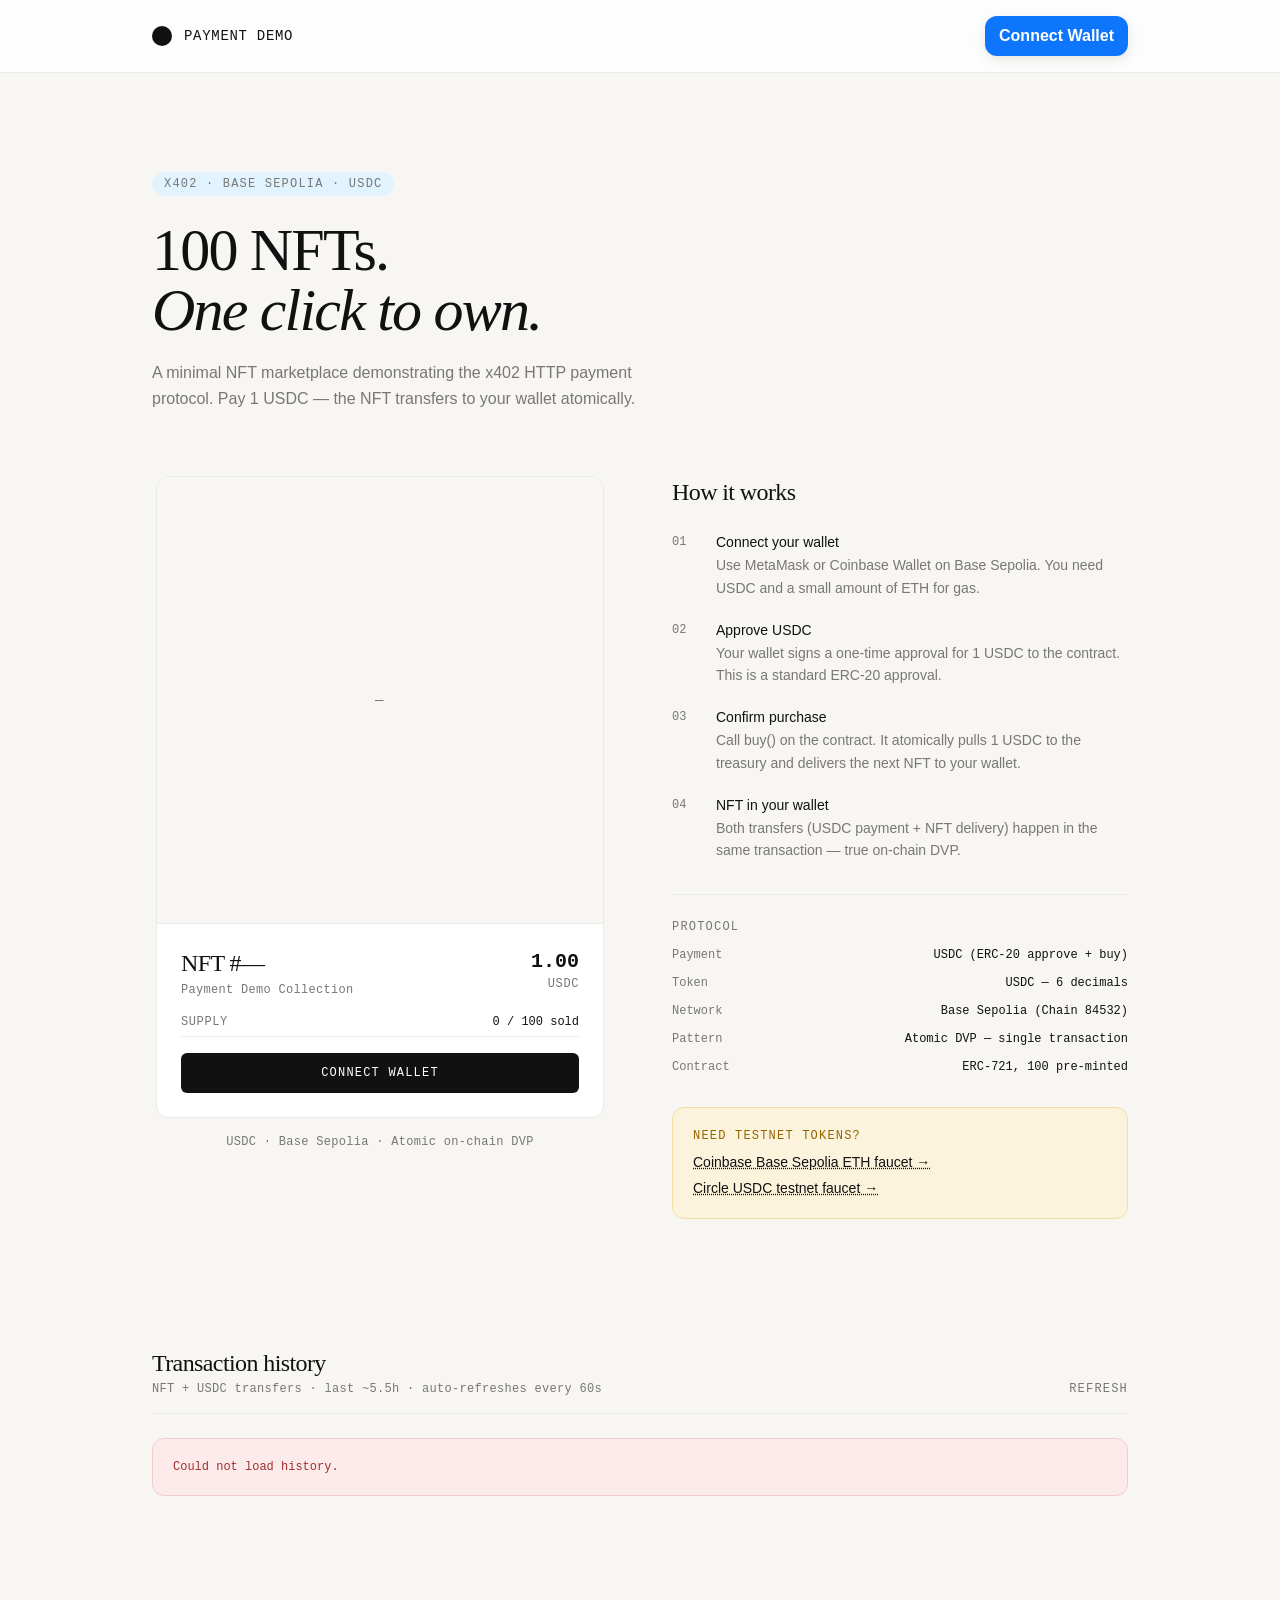
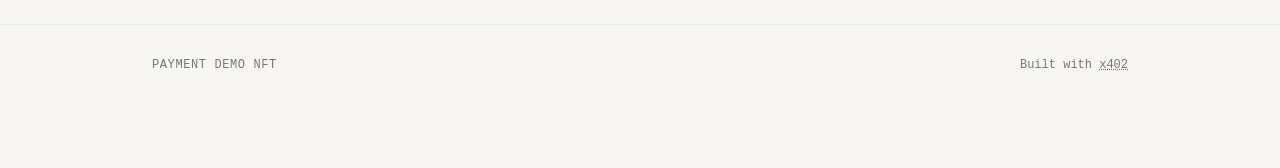
==== commit 45d78fd4: "Updated" ====
--- a/index.html
+++ b/index.html
@@ -1 +1 @@
-<!DOCTYPE html><!--QwOl4_YOWHfZi90VPIUWI--><html lang="en"><head><meta charSet="utf-8"/><meta name="viewport" content="width=device-width, initial-scale=1"/><link rel="stylesheet" href="/_next/static/css/6d5cbee384a6db98.css" data-precedence="next"/><link rel="stylesheet" href="/_next/static/css/d4259e81081f0dc2.css" data-precedence="next"/><link rel="preload" as="script" fetchPriority="low" href="/_next/static/chunks/webpack-f6086aad33203636.js"/><script src="/_next/static/chunks/4bd1b696-100b9d70ed4e49c1.js" async=""></script><script src="/_next/static/chunks/1255-7af2368fb2545735.js" async=""></script><script src="/_next/static/chunks/main-app-4370e6281cf96146.js" async=""></script><script src="/_next/static/chunks/4e88bc13-d2c9e0c3d256a3fd.js" async=""></script><script src="/_next/static/chunks/2172-664d10a9caadbeca.js" async=""></script><script src="/_next/static/chunks/2745-7f623fab10f1a927.js" async=""></script><script src="/_next/static/chunks/app/layout-c546977f24c37034.js" async=""></script><script src="/_next/static/chunks/6457-a1d0f9dbdebcb342.js" async=""></script><script src="/_next/static/chunks/app/page-dd4660c304f7f92a.js" async=""></script><title>Payment Demo NFT</title><meta name="description" content="100 unique NFTs purchasable with USDC via the x402 payment protocol on Base Sepolia."/><script src="/_next/static/chunks/polyfills-42372ed130431b0a.js" noModule=""></script></head><body class="bg-bone min-h-screen font-sans"><div hidden=""><!--$--><!--/$--></div><div data-rk=""><style>[data-rk]{--rk-blurs-modalOverlay:blur(0px);--rk-fonts-body:SFRounded, ui-rounded, "SF Pro Rounded", -apple-system, BlinkMacSystemFont, "Segoe UI", Roboto, Helvetica, Arial, sans-serif, "Apple Color Emoji", "Segoe UI Emoji", "Segoe UI Symbol";--rk-radii-actionButton:9999px;--rk-radii-connectButton:12px;--rk-radii-menuButton:12px;--rk-radii-modal:24px;--rk-radii-modalMobile:28px;--rk-colors-accentColor:#0E76FD;--rk-colors-accentColorForeground:#FFF;--rk-colors-actionButtonBorder:rgba(0, 0, 0, 0.04);--rk-colors-actionButtonBorderMobile:rgba(0, 0, 0, 0.06);--rk-colors-actionButtonSecondaryBackground:rgba(0, 0, 0, 0.06);--rk-colors-closeButton:rgba(60, 66, 66, 0.8);--rk-colors-closeButtonBackground:rgba(0, 0, 0, 0.06);--rk-colors-connectButtonBackground:#FFF;--rk-colors-connectButtonBackgroundError:#FF494A;--rk-colors-connectButtonInnerBackground:linear-gradient(0deg, rgba(0, 0, 0, 0.03), rgba(0, 0, 0, 0.06));--rk-colors-connectButtonText:#25292E;--rk-colors-connectButtonTextError:#FFF;--rk-colors-connectionIndicator:#30E000;--rk-colors-downloadBottomCardBackground:linear-gradient(126deg, rgba(255, 255, 255, 0) 9.49%, rgba(171, 171, 171, 0.04) 71.04%), #FFFFFF;--rk-colors-downloadTopCardBackground:linear-gradient(126deg, rgba(171, 171, 171, 0.2) 9.49%, rgba(255, 255, 255, 0) 71.04%), #FFFFFF;--rk-colors-error:#FF494A;--rk-colors-generalBorder:rgba(0, 0, 0, 0.06);--rk-colors-generalBorderDim:rgba(0, 0, 0, 0.03);--rk-colors-menuItemBackground:rgba(60, 66, 66, 0.1);--rk-colors-modalBackdrop:rgba(0, 0, 0, 0.3);--rk-colors-modalBackground:#FFF;--rk-colors-modalBorder:transparent;--rk-colors-modalText:#25292E;--rk-colors-modalTextDim:rgba(60, 66, 66, 0.3);--rk-colors-modalTextSecondary:rgba(60, 66, 66, 0.6);--rk-colors-profileAction:#FFF;--rk-colors-profileActionHover:rgba(255, 255, 255, 0.5);--rk-colors-profileForeground:rgba(60, 66, 66, 0.06);--rk-colors-selectedOptionBorder:rgba(60, 66, 66, 0.1);--rk-colors-standby:#FFD641;--rk-shadows-connectButton:0px 4px 12px rgba(0, 0, 0, 0.1);--rk-shadows-dialog:0px 8px 32px rgba(0, 0, 0, 0.32);--rk-shadows-profileDetailsAction:0px 2px 6px rgba(37, 41, 46, 0.04);--rk-shadows-selectedOption:0px 2px 6px rgba(0, 0, 0, 0.24);--rk-shadows-selectedWallet:0px 2px 6px rgba(0, 0, 0, 0.12);--rk-shadows-walletLogo:0px 2px 16px rgba(0, 0, 0, 0.16);}</style><main class="min-h-screen bg-bone"><header class="border-b border-border bg-white/80 backdrop-blur-sm sticky top-0 z-10"><div class="max-w-5xl mx-auto px-6 py-4 flex items-center justify-between"><div class="flex items-center gap-3"><div class="w-5 h-5 rounded-full bg-charcoal"></div><span class="font-mono text-sm text-charcoal tracking-wider">PAYMENT DEMO</span></div></div></header><section class="max-w-5xl mx-auto px-6 pt-24 pb-16"><div class="max-w-2xl fade-up"><span class="inline-block font-mono text-xs text-secondary bg-pale-blue text-[#1F6C9F] px-3 py-1 rounded-full tracking-widest uppercase mb-6">x402 · Base Sepolia · USDC</span><h1 class="font-serif text-5xl md:text-6xl text-charcoal leading-[1.1] tracking-[-0.03em] mb-5">100 NFTs.<br/><span class="italic font-light">One click to own.</span></h1><p class="font-sans text-base text-secondary leading-relaxed max-w-lg fade-up fade-up-delay-1">A minimal NFT marketplace demonstrating the x402 HTTP payment protocol. Pay 1 USDC — the NFT transfers to your wallet atomically.</p></div></section><section class="max-w-5xl mx-auto px-6 pb-32"><div class="grid grid-cols-1 md:grid-cols-2 gap-16 items-start"><div class="fade-up fade-up-delay-2"><div class="w-full max-w-md mx-auto space-y-4"><div class="bg-white border border-border rounded-xl overflow-hidden hover:shadow-card transition-shadow duration-200"><div class="aspect-square bg-bone flex items-center justify-center relative"><span class="font-mono text-secondary text-sm tracking-widest">—</span></div><div class="p-6 border-t border-border space-y-4"><div class="flex items-start justify-between"><div><h2 class="font-serif text-2xl tracking-tight text-charcoal leading-tight">NFT #—</h2><p class="text-secondary font-mono text-xs mt-1 tracking-wide">Payment Demo Collection</p></div><div class="text-right"><div class="font-mono text-xl text-charcoal font-bold">1.00</div><div class="text-secondary font-mono text-xs tracking-wider">USDC</div></div></div><div><div class="flex justify-between items-center mb-1.5"><span class="font-mono text-xs text-secondary tracking-wider">SUPPLY</span><span class="font-mono text-xs text-charcoal">0<!-- --> / 100 sold</span></div><div class="w-full h-px bg-border relative"><div class="absolute top-0 left-0 h-px bg-charcoal transition-all duration-700" style="width:0%"></div></div></div><button class="w-full py-3 bg-charcoal text-white rounded-md font-mono text-xs tracking-widest hover:bg-[#333] active:scale-[0.98] transition-all">CONNECT WALLET</button></div></div><p class="text-center font-mono text-xs text-secondary tracking-wide">USDC · Base Sepolia · Atomic on-chain DVP</p></div></div><div class="space-y-8 fade-up fade-up-delay-3"><div><h2 class="font-serif text-2xl text-charcoal tracking-tight mb-6">How it works</h2><ol class="space-y-5"><li class="flex gap-5"><span class="font-mono text-xs text-secondary w-6 shrink-0 mt-0.5">01</span><div><p class="font-sans text-sm font-medium text-charcoal mb-0.5">Connect your wallet</p><p class="font-sans text-sm text-secondary leading-relaxed">Use MetaMask or Coinbase Wallet on Base Sepolia. You need USDC and a small amount of ETH for gas.</p></div></li><li class="flex gap-5"><span class="font-mono text-xs text-secondary w-6 shrink-0 mt-0.5">02</span><div><p class="font-sans text-sm font-medium text-charcoal mb-0.5">Approve USDC</p><p class="font-sans text-sm text-secondary leading-relaxed">Your wallet signs a one-time approval for 1 USDC to the contract. This is a standard ERC-20 approval.</p></div></li><li class="flex gap-5"><span class="font-mono text-xs text-secondary w-6 shrink-0 mt-0.5">03</span><div><p class="font-sans text-sm font-medium text-charcoal mb-0.5">Confirm purchase</p><p class="font-sans text-sm text-secondary leading-relaxed">Call buy() on the contract. It atomically pulls 1 USDC to the treasury and delivers the next NFT to your wallet.</p></div></li><li class="flex gap-5"><span class="font-mono text-xs text-secondary w-6 shrink-0 mt-0.5">04</span><div><p class="font-sans text-sm font-medium text-charcoal mb-0.5">NFT in your wallet</p><p class="font-sans text-sm text-secondary leading-relaxed">Both transfers (USDC payment + NFT delivery) happen in the same transaction — true on-chain DVP.</p></div></li></ol></div><div class="border-t border-border pt-6 space-y-3"><p class="font-mono text-xs text-secondary tracking-widest uppercase">Protocol</p><div class="flex justify-between items-center"><span class="font-mono text-xs text-secondary">Payment</span><span class="font-mono text-xs text-charcoal">USDC (ERC-20 approve + buy)</span></div><div class="flex justify-between items-center"><span class="font-mono text-xs text-secondary">Token</span><span class="font-mono text-xs text-charcoal">USDC — 6 decimals</span></div><div class="flex justify-between items-center"><span class="font-mono text-xs text-secondary">Network</span><span class="font-mono text-xs text-charcoal">Base Sepolia (Chain 84532)</span></div><div class="flex justify-between items-center"><span class="font-mono text-xs text-secondary">Pattern</span><span class="font-mono text-xs text-charcoal">Atomic DVP — single transaction</span></div><div class="flex justify-between items-center"><span class="font-mono text-xs text-secondary">Contract</span><span class="font-mono text-xs text-charcoal">ERC-721, 100 pre-minted</span></div></div><div class="bg-pale-yellow border border-[#f0dfa0] rounded-xl p-5"><p class="font-mono text-xs text-[#956400] tracking-widest uppercase mb-2">Need testnet tokens?</p><ul class="space-y-1.5"><li class="font-sans text-sm text-charcoal"><a href="https://www.coinbase.com/faucets/base-ethereum-goerli-faucet" target="_blank" rel="noopener noreferrer" class="underline decoration-dotted hover:text-[#956400] transition-colors">Coinbase Base Sepolia ETH faucet →</a></li><li class="font-sans text-sm text-charcoal"><a href="https://faucet.circle.com" target="_blank" rel="noopener noreferrer" class="underline decoration-dotted hover:text-[#956400] transition-colors">Circle USDC testnet faucet →</a></li></ul></div></div></div></section><section class="max-w-5xl mx-auto px-6 pb-32"><div class="flex items-end justify-between mb-6 pb-4 border-b border-border"><div><h2 class="font-serif text-2xl text-charcoal tracking-tight">Transaction history</h2><p class="font-mono text-xs text-secondary mt-0.5 tracking-wide">NFT + USDC transfers · last ~5.5h · auto-refreshes every 60s</p></div><button class="font-mono text-xs text-secondary hover:text-charcoal transition-colors tracking-widest">REFRESH</button></div><div class="py-12 text-center"><span class="font-mono text-xs text-secondary tracking-widest animate-pulse">LOADING…</span></div></section><footer class="border-t border-border"><div class="max-w-5xl mx-auto px-6 py-8 flex items-center justify-between"><span class="font-mono text-xs text-secondary tracking-wider">PAYMENT DEMO NFT</span><span class="font-mono text-xs text-secondary">Built with<!-- --> <a href="https://x402.org" target="_blank" rel="noopener noreferrer" class="underline decoration-dotted">x402</a></span></div></footer></main><!--$--><!--/$--></div><script src="/_next/static/chunks/webpack-f6086aad33203636.js" id="_R_" async=""></script><script>(self.__next_f=self.__next_f||[]).push([0])</script><script>self.__next_f.push([1,"1:\"$Sreact.fragment\"\n2:I[62407,[\"8451\",\"static/chunks/4e88bc13-d2c9e0c3d256a3fd.js\",\"2172\",\"static/chunks/2172-664d10a9caadbeca.js\",\"2745\",\"static/chunks/2745-7f623fab10f1a927.js\",\"7177\",\"static/chunks/app/layout-c546977f24c37034.js\"],\"WalletProvider\"]\n3:I[9766,[],\"\"]\n4:I[98924,[],\"\"]\n5:I[72030,[\"8451\",\"static/chunks/4e88bc13-d2c9e0c3d256a3fd.js\",\"2172\",\"static/chunks/2172-664d10a9caadbeca.js\",\"6457\",\"static/chunks/6457-a1d0f9dbdebcb342.js\",\"8974\",\"static/chunks/app/page-dd4660c304f7f92a.js\"],\"ConnectButton\"]\n6:I[30265,[\"8451\",\"static/chunks/4e88bc13-d2c9e0c3d256a3fd.js\",\"2172\",\"static/chunks/2172-664d10a9caadbeca.js\",\"6457\",\"static/chunks/6457-a1d0f9dbdebcb342.js\",\"8974\",\"static/chunks/app/page-dd4660c304f7f92a.js\"],\"NFTCard\"]\n10:I[57150,[],\"\"]\n:HL[\"/_next/static/css/6d5cbee384a6db98.css\",\"style\"]\n:HL[\"/_next/static/css/d4259e81081f0dc2.css\",\"style\"]\n"])</script><script>self.__next_f.push([1,"0:{\"P\":null,\"b\":\"QwOl4_YOWHfZi90VPIUWI\",\"p\":\"\",\"c\":[\"\",\"\"],\"i\":false,\"f\":[[[\"\",{\"children\":[\"__PAGE__\",{}]},\"$undefined\",\"$undefined\",true],[\"\",[\"$\",\"$1\",\"c\",{\"children\":[[[\"$\",\"link\",\"0\",{\"rel\":\"stylesheet\",\"href\":\"/_next/static/css/6d5cbee384a6db98.css\",\"precedence\":\"next\",\"crossOrigin\":\"$undefined\",\"nonce\":\"$undefined\"}],[\"$\",\"link\",\"1\",{\"rel\":\"stylesheet\",\"href\":\"/_next/static/css/d4259e81081f0dc2.css\",\"precedence\":\"next\",\"crossOrigin\":\"$undefined\",\"nonce\":\"$undefined\"}]],[\"$\",\"html\",null,{\"lang\":\"en\",\"children\":[\"$\",\"body\",null,{\"className\":\"bg-bone min-h-screen font-sans\",\"children\":[\"$\",\"$L2\",null,{\"children\":[\"$\",\"$L3\",null,{\"parallelRouterKey\":\"children\",\"error\":\"$undefined\",\"errorStyles\":\"$undefined\",\"errorScripts\":\"$undefined\",\"template\":[\"$\",\"$L4\",null,{}],\"templateStyles\":\"$undefined\",\"templateScripts\":\"$undefined\",\"notFound\":[[[\"$\",\"title\",null,{\"children\":\"404: This page could not be found.\"}],[\"$\",\"div\",null,{\"style\":{\"fontFamily\":\"system-ui,\\\"Segoe UI\\\",Roboto,Helvetica,Arial,sans-serif,\\\"Apple Color Emoji\\\",\\\"Segoe UI Emoji\\\"\",\"height\":\"100vh\",\"textAlign\":\"center\",\"display\":\"flex\",\"flexDirection\":\"column\",\"alignItems\":\"center\",\"justifyContent\":\"center\"},\"children\":[\"$\",\"div\",null,{\"children\":[[\"$\",\"style\",null,{\"dangerouslySetInnerHTML\":{\"__html\":\"body{color:#000;background:#fff;margin:0}.next-error-h1{border-right:1px solid rgba(0,0,0,.3)}@media (prefers-color-scheme:dark){body{color:#fff;background:#000}.next-error-h1{border-right:1px solid rgba(255,255,255,.3)}}\"}}],[\"$\",\"h1\",null,{\"className\":\"next-error-h1\",\"style\":{\"display\":\"inline-block\",\"margin\":\"0 20px 0 0\",\"padding\":\"0 23px 0 0\",\"fontSize\":24,\"fontWeight\":500,\"verticalAlign\":\"top\",\"lineHeight\":\"49px\"},\"children\":404}],[\"$\",\"div\",null,{\"style\":{\"display\":\"inline-block\"},\"children\":[\"$\",\"h2\",null,{\"style\":{\"fontSize\":14,\"fontWeight\":400,\"lineHeight\":\"49px\",\"margin\":0},\"children\":\"This page could not be found.\"}]}]]}]}]],[]],\"forbidden\":\"$undefined\",\"unauthorized\":\"$undefined\"}]}]}]}]]}],{\"children\":[\"__PAGE__\",[\"$\",\"$1\",\"c\",{\"children\":[[\"$\",\"main\",null,{\"className\":\"min-h-screen bg-bone\",\"children\":[[\"$\",\"header\",null,{\"className\":\"border-b border-border bg-white/80 backdrop-blur-sm sticky top-0 z-10\",\"children\":[\"$\",\"div\",null,{\"className\":\"max-w-5xl mx-auto px-6 py-4 flex items-center justify-between\",\"children\":[[\"$\",\"div\",null,{\"className\":\"flex items-center gap-3\",\"children\":[[\"$\",\"div\",null,{\"className\":\"w-5 h-5 rounded-full bg-charcoal\"}],[\"$\",\"span\",null,{\"className\":\"font-mono text-sm text-charcoal tracking-wider\",\"children\":\"PAYMENT DEMO\"}]]}],[\"$\",\"$L5\",null,{\"accountStatus\":\"address\",\"chainStatus\":\"icon\",\"showBalance\":false}]]}]}],[\"$\",\"section\",null,{\"className\":\"max-w-5xl mx-auto px-6 pt-24 pb-16\",\"children\":[\"$\",\"div\",null,{\"className\":\"max-w-2xl fade-up\",\"children\":[[\"$\",\"span\",null,{\"className\":\"inline-block font-mono text-xs text-secondary bg-pale-blue text-[#1F6C9F] px-3 py-1 rounded-full tracking-widest uppercase mb-6\",\"children\":\"x402 · Base Sepolia · USDC\"}],[\"$\",\"h1\",null,{\"className\":\"font-serif text-5xl md:text-6xl text-charcoal leading-[1.1] tracking-[-0.03em] mb-5\",\"children\":[\"100 NFTs.\",[\"$\",\"br\",null,{}],[\"$\",\"span\",null,{\"className\":\"italic font-light\",\"children\":\"One click to own.\"}]]}],[\"$\",\"p\",null,{\"className\":\"font-sans text-base text-secondary leading-relaxed max-w-lg fade-up fade-up-delay-1\",\"children\":\"A minimal NFT marketplace demonstrating the x402 HTTP payment protocol. Pay 1 USDC — the NFT transfers to your wallet atomically.\"}]]}]}],[\"$\",\"section\",null,{\"className\":\"max-w-5xl mx-auto px-6 pb-32\",\"children\":[\"$\",\"div\",null,{\"className\":\"grid grid-cols-1 md:grid-cols-2 gap-16 items-start\",\"children\":[[\"$\",\"div\",null,{\"className\":\"fade-up fade-up-delay-2\",\"children\":[\"$\",\"$L6\",null,{}]}],[\"$\",\"div\",null,{\"className\":\"space-y-8 fade-up fade-up-delay-3\",\"children\":[[\"$\",\"div\",null,{\"children\":[[\"$\",\"h2\",null,{\"className\":\"font-serif text-2xl text-charcoal tracking-tight mb-6\",\"children\":\"How it works\"}],[\"$\",\"ol\",null,{\"className\":\"space-y-5\",\"children\":[[\"$\",\"li\",\"01\",{\"className\":\"flex gap-5\",\"children\":[[\"$\",\"span\",null,{\"className\":\"font-mono text-xs text-secondary w-6 shrink-0 mt-0.5\",\"children\":\"01\"}],[\"$\",\"div\",null,{\"children\":[[\"$\",\"p\",null,{\"className\":\"font-sans text-sm font-medium text-charcoal mb-0.5\",\"children\":\"Connect your wallet\"}],[\"$\",\"p\",null,{\"className\":\"font-sans text-sm text-secondary leading-relaxed\",\"children\":\"Use MetaMask or Coinbase Wallet on Base Sepolia. You need USDC and a small amount of ETH for gas.\"}]]}]]}],\"$L7\",\"$L8\",\"$L9\"]}]]}],\"$La\",\"$Lb\"]}]]}]}],\"$Lc\",\"$Ld\"]}],null,\"$Le\"]}],{},null,false]},null,false],\"$Lf\",false]],\"m\":\"$undefined\",\"G\":[\"$10\",[]],\"s\":false,\"S\":true}\n"])</script><script>self.__next_f.push([1,"11:I[14305,[\"8451\",\"static/chunks/4e88bc13-d2c9e0c3d256a3fd.js\",\"2172\",\"static/chunks/2172-664d10a9caadbeca.js\",\"6457\",\"static/chunks/6457-a1d0f9dbdebcb342.js\",\"8974\",\"static/chunks/app/page-dd4660c304f7f92a.js\"],\"TransactionHistory\"]\n12:I[24431,[],\"OutletBoundary\"]\n14:I[15278,[],\"AsyncMetadataOutlet\"]\n16:I[24431,[],\"ViewportBoundary\"]\n18:I[24431,[],\"MetadataBoundary\"]\n19:\"$Sreact.suspense\"\n7:[\"$\",\"li\",\"02\",{\"className\":\"flex gap-5\",\"children\":[[\"$\",\"span\",null,{\"className\":\"font-mono text-xs text-secondary w-6 shrink-0 mt-0.5\",\"children\":\"02\"}],[\"$\",\"div\",null,{\"children\":[[\"$\",\"p\",null,{\"className\":\"font-sans text-sm font-medium text-charcoal mb-0.5\",\"children\":\"Approve USDC\"}],[\"$\",\"p\",null,{\"className\":\"font-sans text-sm text-secondary leading-relaxed\",\"children\":\"Your wallet signs a one-time approval for 1 USDC to the contract. This is a standard ERC-20 approval.\"}]]}]]}]\n8:[\"$\",\"li\",\"03\",{\"className\":\"flex gap-5\",\"children\":[[\"$\",\"span\",null,{\"className\":\"font-mono text-xs text-secondary w-6 shrink-0 mt-0.5\",\"children\":\"03\"}],[\"$\",\"div\",null,{\"children\":[[\"$\",\"p\",null,{\"className\":\"font-sans text-sm font-medium text-charcoal mb-0.5\",\"children\":\"Confirm purchase\"}],[\"$\",\"p\",null,{\"className\":\"font-sans text-sm text-secondary leading-relaxed\",\"children\":\"Call buy() on the contract. It atomically pulls 1 USDC to the treasury and delivers the next NFT to your wallet.\"}]]}]]}]\n9:[\"$\",\"li\",\"04\",{\"className\":\"flex gap-5\",\"children\":[[\"$\",\"span\",null,{\"className\":\"font-mono text-xs text-secondary w-6 shrink-0 mt-0.5\",\"children\":\"04\"}],[\"$\",\"div\",null,{\"children\":[[\"$\",\"p\",null,{\"className\":\"font-sans text-sm font-medium text-charcoal mb-0.5\",\"children\":\"NFT in your wallet\"}],[\"$\",\"p\",null,{\"className\":\"font-sans text-sm text-secondary leading-relaxed\",\"children\":\"Both transfers (USDC payment + NFT delivery) happen in the same transaction — true on-chain DVP.\"}]]}]]}]\n"])</script><script>self.__next_f.push([1,"a:[\"$\",\"div\",null,{\"className\":\"border-t border-border pt-6 space-y-3\",\"children\":[[\"$\",\"p\",null,{\"className\":\"font-mono text-xs text-secondary tracking-widest uppercase\",\"children\":\"Protocol\"}],[[\"$\",\"div\",\"Payment\",{\"className\":\"flex justify-between items-center\",\"children\":[[\"$\",\"span\",null,{\"className\":\"font-mono text-xs text-secondary\",\"children\":\"Payment\"}],[\"$\",\"span\",null,{\"className\":\"font-mono text-xs text-charcoal\",\"children\":\"USDC (ERC-20 approve + buy)\"}]]}],[\"$\",\"div\",\"Token\",{\"className\":\"flex justify-between items-center\",\"children\":[[\"$\",\"span\",null,{\"className\":\"font-mono text-xs text-secondary\",\"children\":\"Token\"}],[\"$\",\"span\",null,{\"className\":\"font-mono text-xs text-charcoal\",\"children\":\"USDC — 6 decimals\"}]]}],[\"$\",\"div\",\"Network\",{\"className\":\"flex justify-between items-center\",\"children\":[[\"$\",\"span\",null,{\"className\":\"font-mono text-xs text-secondary\",\"children\":\"Network\"}],[\"$\",\"span\",null,{\"className\":\"font-mono text-xs text-charcoal\",\"children\":\"Base Sepolia (Chain 84532)\"}]]}],[\"$\",\"div\",\"Pattern\",{\"className\":\"flex justify-between items-center\",\"children\":[[\"$\",\"span\",null,{\"className\":\"font-mono text-xs text-secondary\",\"children\":\"Pattern\"}],[\"$\",\"span\",null,{\"className\":\"font-mono text-xs text-charcoal\",\"children\":\"Atomic DVP — single transaction\"}]]}],[\"$\",\"div\",\"Contract\",{\"className\":\"flex justify-between items-center\",\"children\":[[\"$\",\"span\",null,{\"className\":\"font-mono text-xs text-secondary\",\"children\":\"Contract\"}],[\"$\",\"span\",null,{\"className\":\"font-mono text-xs text-charcoal\",\"children\":\"ERC-721, 100 pre-minted\"}]]}]]]}]\n"])</script><script>self.__next_f.push([1,"b:[\"$\",\"div\",null,{\"className\":\"bg-pale-yellow border border-[#f0dfa0] rounded-xl p-5\",\"children\":[[\"$\",\"p\",null,{\"className\":\"font-mono text-xs text-[#956400] tracking-widest uppercase mb-2\",\"children\":\"Need testnet tokens?\"}],[\"$\",\"ul\",null,{\"className\":\"space-y-1.5\",\"children\":[[\"$\",\"li\",null,{\"className\":\"font-sans text-sm text-charcoal\",\"children\":[\"$\",\"a\",null,{\"href\":\"https://www.coinbase.com/faucets/base-ethereum-goerli-faucet\",\"target\":\"_blank\",\"rel\":\"noopener noreferrer\",\"className\":\"underline decoration-dotted hover:text-[#956400] transition-colors\",\"children\":\"Coinbase Base Sepolia ETH faucet →\"}]}],[\"$\",\"li\",null,{\"className\":\"font-sans text-sm text-charcoal\",\"children\":[\"$\",\"a\",null,{\"href\":\"https://faucet.circle.com\",\"target\":\"_blank\",\"rel\":\"noopener noreferrer\",\"className\":\"underline decoration-dotted hover:text-[#956400] transition-colors\",\"children\":\"Circle USDC testnet faucet →\"}]}]]}]]}]\n"])</script><script>self.__next_f.push([1,"c:[\"$\",\"$L11\",null,{}]\nd:[\"$\",\"footer\",null,{\"className\":\"border-t border-border\",\"children\":[\"$\",\"div\",null,{\"className\":\"max-w-5xl mx-auto px-6 py-8 flex items-center justify-between\",\"children\":[[\"$\",\"span\",null,{\"className\":\"font-mono text-xs text-secondary tracking-wider\",\"children\":\"PAYMENT DEMO NFT\"}],[\"$\",\"span\",null,{\"className\":\"font-mono text-xs text-secondary\",\"children\":[\"Built with\",\" \",[\"$\",\"a\",null,{\"href\":\"https://x402.org\",\"target\":\"_blank\",\"rel\":\"noopener noreferrer\",\"className\":\"underline decoration-dotted\",\"children\":\"x402\"}]]}]]}]}]\ne:[\"$\",\"$L12\",null,{\"children\":[\"$L13\",[\"$\",\"$L14\",null,{\"promise\":\"$@15\"}]]}]\nf:[\"$\",\"$1\",\"h\",{\"children\":[null,[[\"$\",\"$L16\",null,{\"children\":\"$L17\"}],null],[\"$\",\"$L18\",null,{\"children\":[\"$\",\"div\",null,{\"hidden\":true,\"children\":[\"$\",\"$19\",null,{\"fallback\":null,\"children\":\"$L1a\"}]}]}]]}]\n"])</script><script>self.__next_f.push([1,"17:[[\"$\",\"meta\",\"0\",{\"charSet\":\"utf-8\"}],[\"$\",\"meta\",\"1\",{\"name\":\"viewport\",\"content\":\"width=device-width, initial-scale=1\"}]]\n13:null\n"])</script><script>self.__next_f.push([1,"15:{\"metadata\":[[\"$\",\"title\",\"0\",{\"children\":\"Payment Demo NFT\"}],[\"$\",\"meta\",\"1\",{\"name\":\"description\",\"content\":\"100 unique NFTs purchasable with USDC via the x402 payment protocol on Base Sepolia.\"}]],\"error\":null,\"digest\":\"$undefined\"}\n"])</script><script>self.__next_f.push([1,"1a:\"$15:metadata\"\n"])</script></body></html>+<!DOCTYPE html><!--MyQXAX00xcQZFz0T5pRp0--><html lang="en"><head><meta charSet="utf-8"/><meta name="viewport" content="width=device-width, initial-scale=1"/><link rel="stylesheet" href="/_next/static/css/6d5cbee384a6db98.css" data-precedence="next"/><link rel="stylesheet" href="/_next/static/css/d4259e81081f0dc2.css" data-precedence="next"/><link rel="preload" as="script" fetchPriority="low" href="/_next/static/chunks/webpack-f6086aad33203636.js"/><script src="/_next/static/chunks/4bd1b696-100b9d70ed4e49c1.js" async=""></script><script src="/_next/static/chunks/1255-7af2368fb2545735.js" async=""></script><script src="/_next/static/chunks/main-app-4370e6281cf96146.js" async=""></script><script src="/_next/static/chunks/4e88bc13-d2c9e0c3d256a3fd.js" async=""></script><script src="/_next/static/chunks/2172-664d10a9caadbeca.js" async=""></script><script src="/_next/static/chunks/2745-7f623fab10f1a927.js" async=""></script><script src="/_next/static/chunks/app/layout-c546977f24c37034.js" async=""></script><script src="/_next/static/chunks/6457-a1d0f9dbdebcb342.js" async=""></script><script src="/_next/static/chunks/app/page-d465e0392e6943f0.js" async=""></script><title>Payment Demo NFT</title><meta name="description" content="100 unique NFTs purchasable with USDC via the x402 payment protocol on Base Sepolia."/><script src="/_next/static/chunks/polyfills-42372ed130431b0a.js" noModule=""></script></head><body class="bg-bone min-h-screen font-sans"><div hidden=""><!--$--><!--/$--></div><div data-rk=""><style>[data-rk]{--rk-blurs-modalOverlay:blur(0px);--rk-fonts-body:SFRounded, ui-rounded, "SF Pro Rounded", -apple-system, BlinkMacSystemFont, "Segoe UI", Roboto, Helvetica, Arial, sans-serif, "Apple Color Emoji", "Segoe UI Emoji", "Segoe UI Symbol";--rk-radii-actionButton:9999px;--rk-radii-connectButton:12px;--rk-radii-menuButton:12px;--rk-radii-modal:24px;--rk-radii-modalMobile:28px;--rk-colors-accentColor:#0E76FD;--rk-colors-accentColorForeground:#FFF;--rk-colors-actionButtonBorder:rgba(0, 0, 0, 0.04);--rk-colors-actionButtonBorderMobile:rgba(0, 0, 0, 0.06);--rk-colors-actionButtonSecondaryBackground:rgba(0, 0, 0, 0.06);--rk-colors-closeButton:rgba(60, 66, 66, 0.8);--rk-colors-closeButtonBackground:rgba(0, 0, 0, 0.06);--rk-colors-connectButtonBackground:#FFF;--rk-colors-connectButtonBackgroundError:#FF494A;--rk-colors-connectButtonInnerBackground:linear-gradient(0deg, rgba(0, 0, 0, 0.03), rgba(0, 0, 0, 0.06));--rk-colors-connectButtonText:#25292E;--rk-colors-connectButtonTextError:#FFF;--rk-colors-connectionIndicator:#30E000;--rk-colors-downloadBottomCardBackground:linear-gradient(126deg, rgba(255, 255, 255, 0) 9.49%, rgba(171, 171, 171, 0.04) 71.04%), #FFFFFF;--rk-colors-downloadTopCardBackground:linear-gradient(126deg, rgba(171, 171, 171, 0.2) 9.49%, rgba(255, 255, 255, 0) 71.04%), #FFFFFF;--rk-colors-error:#FF494A;--rk-colors-generalBorder:rgba(0, 0, 0, 0.06);--rk-colors-generalBorderDim:rgba(0, 0, 0, 0.03);--rk-colors-menuItemBackground:rgba(60, 66, 66, 0.1);--rk-colors-modalBackdrop:rgba(0, 0, 0, 0.3);--rk-colors-modalBackground:#FFF;--rk-colors-modalBorder:transparent;--rk-colors-modalText:#25292E;--rk-colors-modalTextDim:rgba(60, 66, 66, 0.3);--rk-colors-modalTextSecondary:rgba(60, 66, 66, 0.6);--rk-colors-profileAction:#FFF;--rk-colors-profileActionHover:rgba(255, 255, 255, 0.5);--rk-colors-profileForeground:rgba(60, 66, 66, 0.06);--rk-colors-selectedOptionBorder:rgba(60, 66, 66, 0.1);--rk-colors-standby:#FFD641;--rk-shadows-connectButton:0px 4px 12px rgba(0, 0, 0, 0.1);--rk-shadows-dialog:0px 8px 32px rgba(0, 0, 0, 0.32);--rk-shadows-profileDetailsAction:0px 2px 6px rgba(37, 41, 46, 0.04);--rk-shadows-selectedOption:0px 2px 6px rgba(0, 0, 0, 0.24);--rk-shadows-selectedWallet:0px 2px 6px rgba(0, 0, 0, 0.12);--rk-shadows-walletLogo:0px 2px 16px rgba(0, 0, 0, 0.16);}</style><main class="min-h-screen bg-bone"><header class="border-b border-border bg-white/80 backdrop-blur-sm sticky top-0 z-10"><div class="max-w-5xl mx-auto px-6 py-4 flex items-center justify-between"><div class="flex items-center gap-3"><div class="w-5 h-5 rounded-full bg-charcoal"></div><span class="font-mono text-sm text-charcoal tracking-wider">PAYMENT DEMO</span></div></div></header><section class="max-w-5xl mx-auto px-6 pt-24 pb-16"><div class="max-w-2xl fade-up"><span class="inline-block font-mono text-xs text-secondary bg-pale-blue text-[#1F6C9F] px-3 py-1 rounded-full tracking-widest uppercase mb-6">x402 · Base Sepolia · USDC</span><h1 class="font-serif text-5xl md:text-6xl text-charcoal leading-[1.1] tracking-[-0.03em] mb-5">100 NFTs.<br/><span class="italic font-light">One click to own.</span></h1><p class="font-sans text-base text-secondary leading-relaxed max-w-lg fade-up fade-up-delay-1">A minimal NFT marketplace demonstrating the x402 HTTP payment protocol. Pay 1 USDC — the NFT transfers to your wallet atomically.</p></div></section><section class="max-w-5xl mx-auto px-6 pb-32"><div class="grid grid-cols-1 md:grid-cols-2 gap-16 items-start"><div class="fade-up fade-up-delay-2"><div class="w-full max-w-md mx-auto space-y-4"><div class="bg-white border border-border rounded-xl overflow-hidden hover:shadow-card transition-shadow duration-200"><div class="aspect-square bg-bone flex items-center justify-center relative"><span class="font-mono text-secondary text-sm tracking-widest">—</span></div><div class="p-6 border-t border-border space-y-4"><div class="flex items-start justify-between"><div><h2 class="font-serif text-2xl tracking-tight text-charcoal leading-tight">NFT #—</h2><p class="text-secondary font-mono text-xs mt-1 tracking-wide">Payment Demo Collection</p></div><div class="text-right"><div class="font-mono text-xl text-charcoal font-bold">1.00</div><div class="text-secondary font-mono text-xs tracking-wider">USDC</div></div></div><div><div class="flex justify-between items-center mb-1.5"><span class="font-mono text-xs text-secondary tracking-wider">SUPPLY</span><span class="font-mono text-xs text-charcoal">0<!-- --> / 100 sold</span></div><div class="w-full h-px bg-border relative"><div class="absolute top-0 left-0 h-px bg-charcoal transition-all duration-700" style="width:0%"></div></div></div><button class="w-full py-3 bg-charcoal text-white rounded-md font-mono text-xs tracking-widest hover:bg-[#333] active:scale-[0.98] transition-all">CONNECT WALLET</button></div></div><p class="text-center font-mono text-xs text-secondary tracking-wide">USDC · Base Sepolia · Atomic on-chain DVP</p></div></div><div class="space-y-8 fade-up fade-up-delay-3"><div><h2 class="font-serif text-2xl text-charcoal tracking-tight mb-6">How it works</h2><ol class="space-y-5"><li class="flex gap-5"><span class="font-mono text-xs text-secondary w-6 shrink-0 mt-0.5">01</span><div><p class="font-sans text-sm font-medium text-charcoal mb-0.5">Connect your wallet</p><p class="font-sans text-sm text-secondary leading-relaxed">Use MetaMask or Coinbase Wallet on Base Sepolia. You need USDC and a small amount of ETH for gas.</p></div></li><li class="flex gap-5"><span class="font-mono text-xs text-secondary w-6 shrink-0 mt-0.5">02</span><div><p class="font-sans text-sm font-medium text-charcoal mb-0.5">Approve USDC</p><p class="font-sans text-sm text-secondary leading-relaxed">Your wallet signs a one-time approval for 1 USDC to the contract. This is a standard ERC-20 approval.</p></div></li><li class="flex gap-5"><span class="font-mono text-xs text-secondary w-6 shrink-0 mt-0.5">03</span><div><p class="font-sans text-sm font-medium text-charcoal mb-0.5">Confirm purchase</p><p class="font-sans text-sm text-secondary leading-relaxed">Call buy() on the contract. It atomically pulls 1 USDC to the treasury and delivers the next NFT to your wallet.</p></div></li><li class="flex gap-5"><span class="font-mono text-xs text-secondary w-6 shrink-0 mt-0.5">04</span><div><p class="font-sans text-sm font-medium text-charcoal mb-0.5">NFT in your wallet</p><p class="font-sans text-sm text-secondary leading-relaxed">Both transfers (USDC payment + NFT delivery) happen in the same transaction — true on-chain DVP.</p></div></li></ol></div><div class="border-t border-border pt-6 space-y-3"><p class="font-mono text-xs text-secondary tracking-widest uppercase">Protocol</p><div class="flex justify-between items-center"><span class="font-mono text-xs text-secondary">Payment</span><span class="font-mono text-xs text-charcoal">USDC (ERC-20 approve + buy)</span></div><div class="flex justify-between items-center"><span class="font-mono text-xs text-secondary">Token</span><span class="font-mono text-xs text-charcoal">USDC — 6 decimals</span></div><div class="flex justify-between items-center"><span class="font-mono text-xs text-secondary">Network</span><span class="font-mono text-xs text-charcoal">Base Sepolia (Chain 84532)</span></div><div class="flex justify-between items-center"><span class="font-mono text-xs text-secondary">Pattern</span><span class="font-mono text-xs text-charcoal">Atomic DVP — single transaction</span></div><div class="flex justify-between items-center"><span class="font-mono text-xs text-secondary">Contract</span><span class="font-mono text-xs text-charcoal">ERC-721, 100 pre-minted</span></div></div><div class="bg-pale-yellow border border-[#f0dfa0] rounded-xl p-5"><p class="font-mono text-xs text-[#956400] tracking-widest uppercase mb-2">Need testnet tokens?</p><ul class="space-y-1.5"><li class="font-sans text-sm text-charcoal"><a href="https://www.coinbase.com/faucets/base-ethereum-goerli-faucet" target="_blank" rel="noopener noreferrer" class="underline decoration-dotted hover:text-[#956400] transition-colors">Coinbase Base Sepolia ETH faucet →</a></li><li class="font-sans text-sm text-charcoal"><a href="https://faucet.circle.com" target="_blank" rel="noopener noreferrer" class="underline decoration-dotted hover:text-[#956400] transition-colors">Circle USDC testnet faucet →</a></li></ul></div></div></div></section><section class="max-w-5xl mx-auto px-6 pb-32"><div class="flex items-end justify-between mb-6 pb-4 border-b border-border"><div><h2 class="font-serif text-2xl text-charcoal tracking-tight">Transaction history</h2><p class="font-mono text-xs text-secondary mt-0.5 tracking-wide">NFT + USDC transfers · last ~5.5h · auto-refreshes every 60s</p></div><button class="font-mono text-xs text-secondary hover:text-charcoal transition-colors tracking-widest">REFRESH</button></div><div class="py-12 text-center"><span class="font-mono text-xs text-secondary tracking-widest animate-pulse">LOADING…</span></div></section><footer class="border-t border-border"><div class="max-w-5xl mx-auto px-6 py-8 flex items-center justify-between"><span class="font-mono text-xs text-secondary tracking-wider">PAYMENT DEMO NFT</span><span class="font-mono text-xs text-secondary">Built with<!-- --> <a href="https://x402.org" target="_blank" rel="noopener noreferrer" class="underline decoration-dotted">x402</a></span></div></footer></main><!--$--><!--/$--></div><script src="/_next/static/chunks/webpack-f6086aad33203636.js" id="_R_" async=""></script><script>(self.__next_f=self.__next_f||[]).push([0])</script><script>self.__next_f.push([1,"1:\"$Sreact.fragment\"\n2:I[62407,[\"8451\",\"static/chunks/4e88bc13-d2c9e0c3d256a3fd.js\",\"2172\",\"static/chunks/2172-664d10a9caadbeca.js\",\"2745\",\"static/chunks/2745-7f623fab10f1a927.js\",\"7177\",\"static/chunks/app/layout-c546977f24c37034.js\"],\"WalletProvider\"]\n3:I[9766,[],\"\"]\n4:I[98924,[],\"\"]\n5:I[72030,[\"8451\",\"static/chunks/4e88bc13-d2c9e0c3d256a3fd.js\",\"2172\",\"static/chunks/2172-664d10a9caadbeca.js\",\"6457\",\"static/chunks/6457-a1d0f9dbdebcb342.js\",\"8974\",\"static/chunks/app/page-d465e0392e6943f0.js\"],\"ConnectButton\"]\n6:I[30265,[\"8451\",\"static/chunks/4e88bc13-d2c9e0c3d256a3fd.js\",\"2172\",\"static/chunks/2172-664d10a9caadbeca.js\",\"6457\",\"static/chunks/6457-a1d0f9dbdebcb342.js\",\"8974\",\"static/chunks/app/page-d465e0392e6943f0.js\"],\"NFTCard\"]\n10:I[57150,[],\"\"]\n:HL[\"/_next/static/css/6d5cbee384a6db98.css\",\"style\"]\n:HL[\"/_next/static/css/d4259e81081f0dc2.css\",\"style\"]\n"])</script><script>self.__next_f.push([1,"0:{\"P\":null,\"b\":\"MyQXAX00xcQZFz0T5pRp0\",\"p\":\"\",\"c\":[\"\",\"\"],\"i\":false,\"f\":[[[\"\",{\"children\":[\"__PAGE__\",{}]},\"$undefined\",\"$undefined\",true],[\"\",[\"$\",\"$1\",\"c\",{\"children\":[[[\"$\",\"link\",\"0\",{\"rel\":\"stylesheet\",\"href\":\"/_next/static/css/6d5cbee384a6db98.css\",\"precedence\":\"next\",\"crossOrigin\":\"$undefined\",\"nonce\":\"$undefined\"}],[\"$\",\"link\",\"1\",{\"rel\":\"stylesheet\",\"href\":\"/_next/static/css/d4259e81081f0dc2.css\",\"precedence\":\"next\",\"crossOrigin\":\"$undefined\",\"nonce\":\"$undefined\"}]],[\"$\",\"html\",null,{\"lang\":\"en\",\"children\":[\"$\",\"body\",null,{\"className\":\"bg-bone min-h-screen font-sans\",\"children\":[\"$\",\"$L2\",null,{\"children\":[\"$\",\"$L3\",null,{\"parallelRouterKey\":\"children\",\"error\":\"$undefined\",\"errorStyles\":\"$undefined\",\"errorScripts\":\"$undefined\",\"template\":[\"$\",\"$L4\",null,{}],\"templateStyles\":\"$undefined\",\"templateScripts\":\"$undefined\",\"notFound\":[[[\"$\",\"title\",null,{\"children\":\"404: This page could not be found.\"}],[\"$\",\"div\",null,{\"style\":{\"fontFamily\":\"system-ui,\\\"Segoe UI\\\",Roboto,Helvetica,Arial,sans-serif,\\\"Apple Color Emoji\\\",\\\"Segoe UI Emoji\\\"\",\"height\":\"100vh\",\"textAlign\":\"center\",\"display\":\"flex\",\"flexDirection\":\"column\",\"alignItems\":\"center\",\"justifyContent\":\"center\"},\"children\":[\"$\",\"div\",null,{\"children\":[[\"$\",\"style\",null,{\"dangerouslySetInnerHTML\":{\"__html\":\"body{color:#000;background:#fff;margin:0}.next-error-h1{border-right:1px solid rgba(0,0,0,.3)}@media (prefers-color-scheme:dark){body{color:#fff;background:#000}.next-error-h1{border-right:1px solid rgba(255,255,255,.3)}}\"}}],[\"$\",\"h1\",null,{\"className\":\"next-error-h1\",\"style\":{\"display\":\"inline-block\",\"margin\":\"0 20px 0 0\",\"padding\":\"0 23px 0 0\",\"fontSize\":24,\"fontWeight\":500,\"verticalAlign\":\"top\",\"lineHeight\":\"49px\"},\"children\":404}],[\"$\",\"div\",null,{\"style\":{\"display\":\"inline-block\"},\"children\":[\"$\",\"h2\",null,{\"style\":{\"fontSize\":14,\"fontWeight\":400,\"lineHeight\":\"49px\",\"margin\":0},\"children\":\"This page could not be found.\"}]}]]}]}]],[]],\"forbidden\":\"$undefined\",\"unauthorized\":\"$undefined\"}]}]}]}]]}],{\"children\":[\"__PAGE__\",[\"$\",\"$1\",\"c\",{\"children\":[[\"$\",\"main\",null,{\"className\":\"min-h-screen bg-bone\",\"children\":[[\"$\",\"header\",null,{\"className\":\"border-b border-border bg-white/80 backdrop-blur-sm sticky top-0 z-10\",\"children\":[\"$\",\"div\",null,{\"className\":\"max-w-5xl mx-auto px-6 py-4 flex items-center justify-between\",\"children\":[[\"$\",\"div\",null,{\"className\":\"flex items-center gap-3\",\"children\":[[\"$\",\"div\",null,{\"className\":\"w-5 h-5 rounded-full bg-charcoal\"}],[\"$\",\"span\",null,{\"className\":\"font-mono text-sm text-charcoal tracking-wider\",\"children\":\"PAYMENT DEMO\"}]]}],[\"$\",\"$L5\",null,{\"accountStatus\":\"address\",\"chainStatus\":\"icon\",\"showBalance\":false}]]}]}],[\"$\",\"section\",null,{\"className\":\"max-w-5xl mx-auto px-6 pt-24 pb-16\",\"children\":[\"$\",\"div\",null,{\"className\":\"max-w-2xl fade-up\",\"children\":[[\"$\",\"span\",null,{\"className\":\"inline-block font-mono text-xs text-secondary bg-pale-blue text-[#1F6C9F] px-3 py-1 rounded-full tracking-widest uppercase mb-6\",\"children\":\"x402 · Base Sepolia · USDC\"}],[\"$\",\"h1\",null,{\"className\":\"font-serif text-5xl md:text-6xl text-charcoal leading-[1.1] tracking-[-0.03em] mb-5\",\"children\":[\"100 NFTs.\",[\"$\",\"br\",null,{}],[\"$\",\"span\",null,{\"className\":\"italic font-light\",\"children\":\"One click to own.\"}]]}],[\"$\",\"p\",null,{\"className\":\"font-sans text-base text-secondary leading-relaxed max-w-lg fade-up fade-up-delay-1\",\"children\":\"A minimal NFT marketplace demonstrating the x402 HTTP payment protocol. Pay 1 USDC — the NFT transfers to your wallet atomically.\"}]]}]}],[\"$\",\"section\",null,{\"className\":\"max-w-5xl mx-auto px-6 pb-32\",\"children\":[\"$\",\"div\",null,{\"className\":\"grid grid-cols-1 md:grid-cols-2 gap-16 items-start\",\"children\":[[\"$\",\"div\",null,{\"className\":\"fade-up fade-up-delay-2\",\"children\":[\"$\",\"$L6\",null,{}]}],[\"$\",\"div\",null,{\"className\":\"space-y-8 fade-up fade-up-delay-3\",\"children\":[[\"$\",\"div\",null,{\"children\":[[\"$\",\"h2\",null,{\"className\":\"font-serif text-2xl text-charcoal tracking-tight mb-6\",\"children\":\"How it works\"}],[\"$\",\"ol\",null,{\"className\":\"space-y-5\",\"children\":[[\"$\",\"li\",\"01\",{\"className\":\"flex gap-5\",\"children\":[[\"$\",\"span\",null,{\"className\":\"font-mono text-xs text-secondary w-6 shrink-0 mt-0.5\",\"children\":\"01\"}],[\"$\",\"div\",null,{\"children\":[[\"$\",\"p\",null,{\"className\":\"font-sans text-sm font-medium text-charcoal mb-0.5\",\"children\":\"Connect your wallet\"}],[\"$\",\"p\",null,{\"className\":\"font-sans text-sm text-secondary leading-relaxed\",\"children\":\"Use MetaMask or Coinbase Wallet on Base Sepolia. You need USDC and a small amount of ETH for gas.\"}]]}]]}],\"$L7\",\"$L8\",\"$L9\"]}]]}],\"$La\",\"$Lb\"]}]]}]}],\"$Lc\",\"$Ld\"]}],null,\"$Le\"]}],{},null,false]},null,false],\"$Lf\",false]],\"m\":\"$undefined\",\"G\":[\"$10\",[]],\"s\":false,\"S\":true}\n"])</script><script>self.__next_f.push([1,"11:I[14305,[\"8451\",\"static/chunks/4e88bc13-d2c9e0c3d256a3fd.js\",\"2172\",\"static/chunks/2172-664d10a9caadbeca.js\",\"6457\",\"static/chunks/6457-a1d0f9dbdebcb342.js\",\"8974\",\"static/chunks/app/page-d465e0392e6943f0.js\"],\"TransactionHistory\"]\n12:I[24431,[],\"OutletBoundary\"]\n14:I[15278,[],\"AsyncMetadataOutlet\"]\n16:I[24431,[],\"ViewportBoundary\"]\n18:I[24431,[],\"MetadataBoundary\"]\n19:\"$Sreact.suspense\"\n7:[\"$\",\"li\",\"02\",{\"className\":\"flex gap-5\",\"children\":[[\"$\",\"span\",null,{\"className\":\"font-mono text-xs text-secondary w-6 shrink-0 mt-0.5\",\"children\":\"02\"}],[\"$\",\"div\",null,{\"children\":[[\"$\",\"p\",null,{\"className\":\"font-sans text-sm font-medium text-charcoal mb-0.5\",\"children\":\"Approve USDC\"}],[\"$\",\"p\",null,{\"className\":\"font-sans text-sm text-secondary leading-relaxed\",\"children\":\"Your wallet signs a one-time approval for 1 USDC to the contract. This is a standard ERC-20 approval.\"}]]}]]}]\n8:[\"$\",\"li\",\"03\",{\"className\":\"flex gap-5\",\"children\":[[\"$\",\"span\",null,{\"className\":\"font-mono text-xs text-secondary w-6 shrink-0 mt-0.5\",\"children\":\"03\"}],[\"$\",\"div\",null,{\"children\":[[\"$\",\"p\",null,{\"className\":\"font-sans text-sm font-medium text-charcoal mb-0.5\",\"children\":\"Confirm purchase\"}],[\"$\",\"p\",null,{\"className\":\"font-sans text-sm text-secondary leading-relaxed\",\"children\":\"Call buy() on the contract. It atomically pulls 1 USDC to the treasury and delivers the next NFT to your wallet.\"}]]}]]}]\n9:[\"$\",\"li\",\"04\",{\"className\":\"flex gap-5\",\"children\":[[\"$\",\"span\",null,{\"className\":\"font-mono text-xs text-secondary w-6 shrink-0 mt-0.5\",\"children\":\"04\"}],[\"$\",\"div\",null,{\"children\":[[\"$\",\"p\",null,{\"className\":\"font-sans text-sm font-medium text-charcoal mb-0.5\",\"children\":\"NFT in your wallet\"}],[\"$\",\"p\",null,{\"className\":\"font-sans text-sm text-secondary leading-relaxed\",\"children\":\"Both transfers (USDC payment + NFT delivery) happen in the same transaction — true on-chain DVP.\"}]]}]]}]\n"])</script><script>self.__next_f.push([1,"a:[\"$\",\"div\",null,{\"className\":\"border-t border-border pt-6 space-y-3\",\"children\":[[\"$\",\"p\",null,{\"className\":\"font-mono text-xs text-secondary tracking-widest uppercase\",\"children\":\"Protocol\"}],[[\"$\",\"div\",\"Payment\",{\"className\":\"flex justify-between items-center\",\"children\":[[\"$\",\"span\",null,{\"className\":\"font-mono text-xs text-secondary\",\"children\":\"Payment\"}],[\"$\",\"span\",null,{\"className\":\"font-mono text-xs text-charcoal\",\"children\":\"USDC (ERC-20 approve + buy)\"}]]}],[\"$\",\"div\",\"Token\",{\"className\":\"flex justify-between items-center\",\"children\":[[\"$\",\"span\",null,{\"className\":\"font-mono text-xs text-secondary\",\"children\":\"Token\"}],[\"$\",\"span\",null,{\"className\":\"font-mono text-xs text-charcoal\",\"children\":\"USDC — 6 decimals\"}]]}],[\"$\",\"div\",\"Network\",{\"className\":\"flex justify-between items-center\",\"children\":[[\"$\",\"span\",null,{\"className\":\"font-mono text-xs text-secondary\",\"children\":\"Network\"}],[\"$\",\"span\",null,{\"className\":\"font-mono text-xs text-charcoal\",\"children\":\"Base Sepolia (Chain 84532)\"}]]}],[\"$\",\"div\",\"Pattern\",{\"className\":\"flex justify-between items-center\",\"children\":[[\"$\",\"span\",null,{\"className\":\"font-mono text-xs text-secondary\",\"children\":\"Pattern\"}],[\"$\",\"span\",null,{\"className\":\"font-mono text-xs text-charcoal\",\"children\":\"Atomic DVP — single transaction\"}]]}],[\"$\",\"div\",\"Contract\",{\"className\":\"flex justify-between items-center\",\"children\":[[\"$\",\"span\",null,{\"className\":\"font-mono text-xs text-secondary\",\"children\":\"Contract\"}],[\"$\",\"span\",null,{\"className\":\"font-mono text-xs text-charcoal\",\"children\":\"ERC-721, 100 pre-minted\"}]]}]]]}]\n"])</script><script>self.__next_f.push([1,"b:[\"$\",\"div\",null,{\"className\":\"bg-pale-yellow border border-[#f0dfa0] rounded-xl p-5\",\"children\":[[\"$\",\"p\",null,{\"className\":\"font-mono text-xs text-[#956400] tracking-widest uppercase mb-2\",\"children\":\"Need testnet tokens?\"}],[\"$\",\"ul\",null,{\"className\":\"space-y-1.5\",\"children\":[[\"$\",\"li\",null,{\"className\":\"font-sans text-sm text-charcoal\",\"children\":[\"$\",\"a\",null,{\"href\":\"https://www.coinbase.com/faucets/base-ethereum-goerli-faucet\",\"target\":\"_blank\",\"rel\":\"noopener noreferrer\",\"className\":\"underline decoration-dotted hover:text-[#956400] transition-colors\",\"children\":\"Coinbase Base Sepolia ETH faucet →\"}]}],[\"$\",\"li\",null,{\"className\":\"font-sans text-sm text-charcoal\",\"children\":[\"$\",\"a\",null,{\"href\":\"https://faucet.circle.com\",\"target\":\"_blank\",\"rel\":\"noopener noreferrer\",\"className\":\"underline decoration-dotted hover:text-[#956400] transition-colors\",\"children\":\"Circle USDC testnet faucet →\"}]}]]}]]}]\n"])</script><script>self.__next_f.push([1,"c:[\"$\",\"$L11\",null,{}]\nd:[\"$\",\"footer\",null,{\"className\":\"border-t border-border\",\"children\":[\"$\",\"div\",null,{\"className\":\"max-w-5xl mx-auto px-6 py-8 flex items-center justify-between\",\"children\":[[\"$\",\"span\",null,{\"className\":\"font-mono text-xs text-secondary tracking-wider\",\"children\":\"PAYMENT DEMO NFT\"}],[\"$\",\"span\",null,{\"className\":\"font-mono text-xs text-secondary\",\"children\":[\"Built with\",\" \",[\"$\",\"a\",null,{\"href\":\"https://x402.org\",\"target\":\"_blank\",\"rel\":\"noopener noreferrer\",\"className\":\"underline decoration-dotted\",\"children\":\"x402\"}]]}]]}]}]\ne:[\"$\",\"$L12\",null,{\"children\":[\"$L13\",[\"$\",\"$L14\",null,{\"promise\":\"$@15\"}]]}]\nf:[\"$\",\"$1\",\"h\",{\"children\":[null,[[\"$\",\"$L16\",null,{\"children\":\"$L17\"}],null],[\"$\",\"$L18\",null,{\"children\":[\"$\",\"div\",null,{\"hidden\":true,\"children\":[\"$\",\"$19\",null,{\"fallback\":null,\"children\":\"$L1a\"}]}]}]]}]\n"])</script><script>self.__next_f.push([1,"17:[[\"$\",\"meta\",\"0\",{\"charSet\":\"utf-8\"}],[\"$\",\"meta\",\"1\",{\"name\":\"viewport\",\"content\":\"width=device-width, initial-scale=1\"}]]\n13:null\n"])</script><script>self.__next_f.push([1,"15:{\"metadata\":[[\"$\",\"title\",\"0\",{\"children\":\"Payment Demo NFT\"}],[\"$\",\"meta\",\"1\",{\"name\":\"description\",\"content\":\"100 unique NFTs purchasable with USDC via the x402 payment protocol on Base Sepolia.\"}]],\"error\":null,\"digest\":\"$undefined\"}\n"])</script><script>self.__next_f.push([1,"1a:\"$15:metadata\"\n"])</script></body></html>
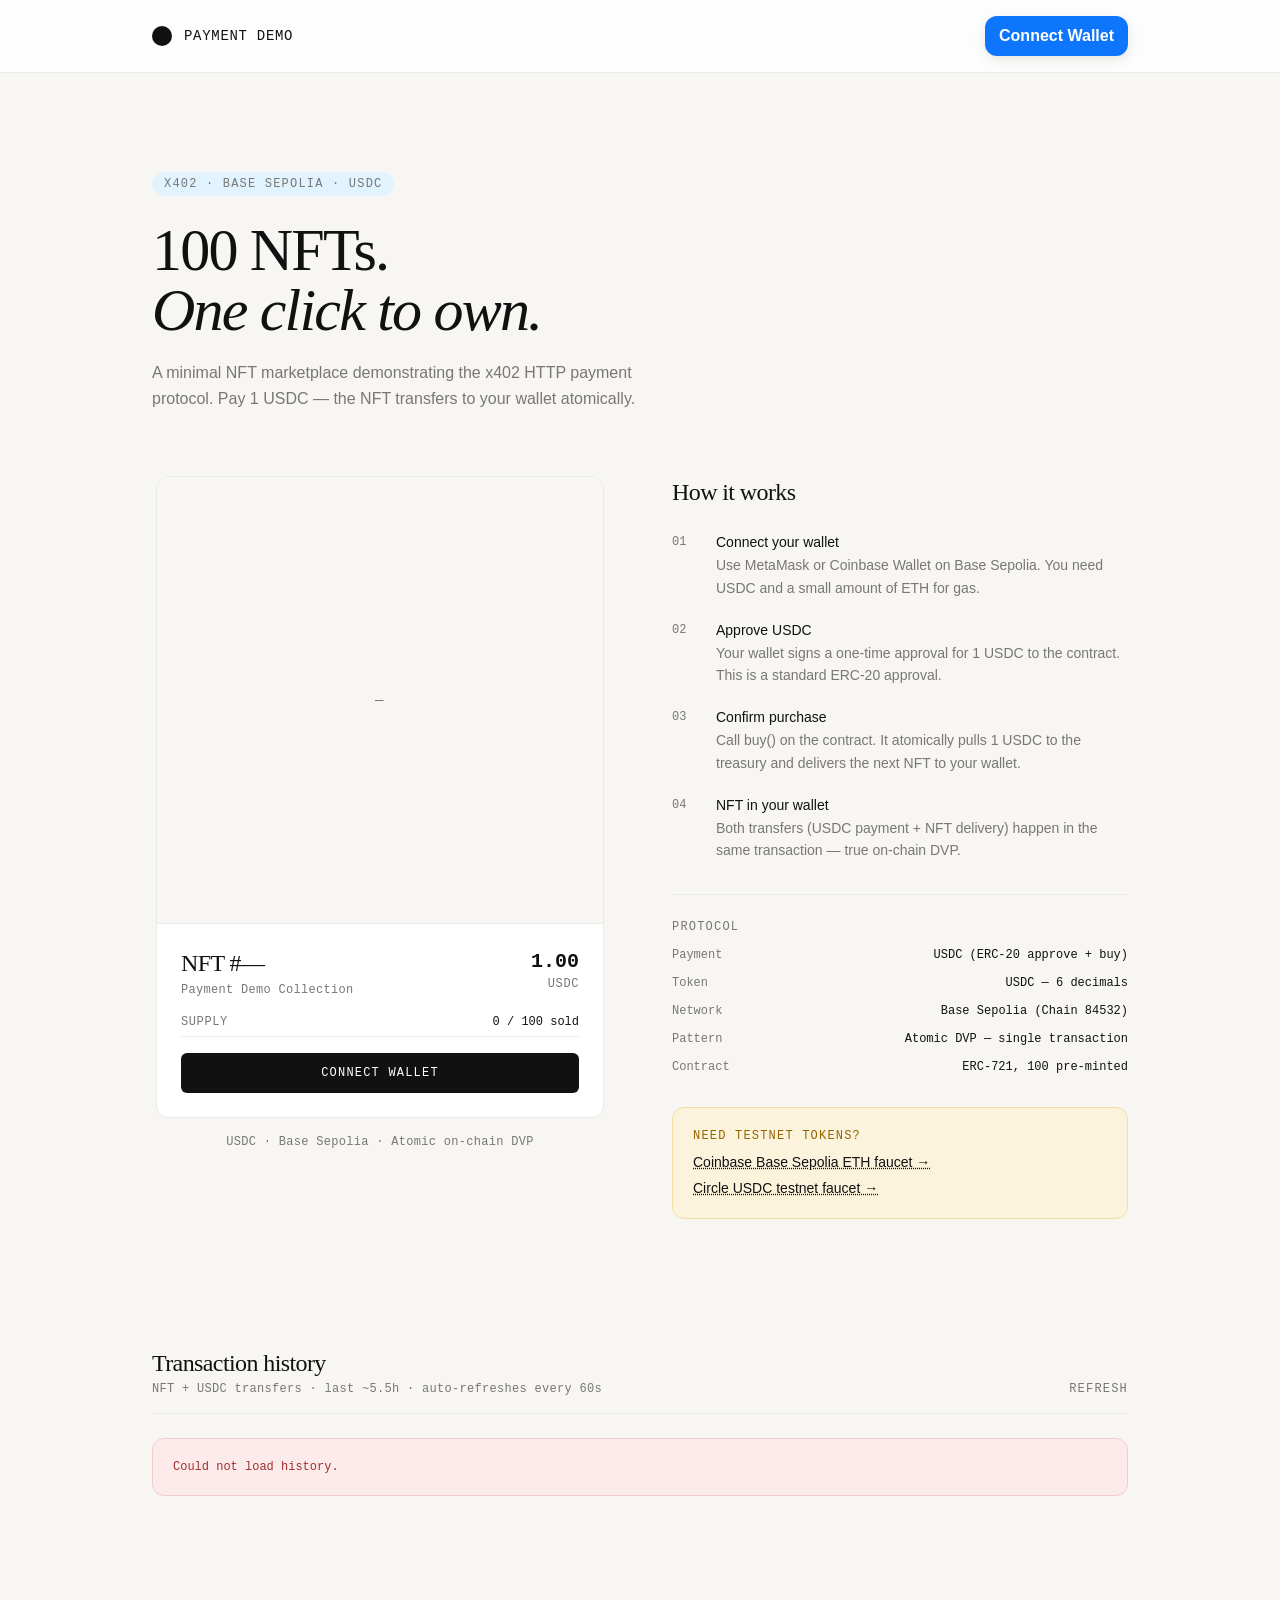
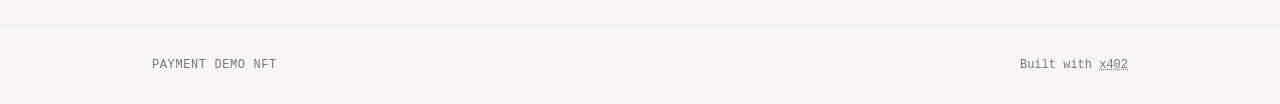
==== commit d32aced4: "Updated" ====
--- a/index.html
+++ b/index.html
@@ -1 +1 @@
-<!DOCTYPE html><!--MyQXAX00xcQZFz0T5pRp0--><html lang="en"><head><meta charSet="utf-8"/><meta name="viewport" content="width=device-width, initial-scale=1"/><link rel="stylesheet" href="/_next/static/css/6d5cbee384a6db98.css" data-precedence="next"/><link rel="stylesheet" href="/_next/static/css/d4259e81081f0dc2.css" data-precedence="next"/><link rel="preload" as="script" fetchPriority="low" href="/_next/static/chunks/webpack-f6086aad33203636.js"/><script src="/_next/static/chunks/4bd1b696-100b9d70ed4e49c1.js" async=""></script><script src="/_next/static/chunks/1255-7af2368fb2545735.js" async=""></script><script src="/_next/static/chunks/main-app-4370e6281cf96146.js" async=""></script><script src="/_next/static/chunks/4e88bc13-d2c9e0c3d256a3fd.js" async=""></script><script src="/_next/static/chunks/2172-664d10a9caadbeca.js" async=""></script><script src="/_next/static/chunks/2745-7f623fab10f1a927.js" async=""></script><script src="/_next/static/chunks/app/layout-c546977f24c37034.js" async=""></script><script src="/_next/static/chunks/6457-a1d0f9dbdebcb342.js" async=""></script><script src="/_next/static/chunks/app/page-d465e0392e6943f0.js" async=""></script><title>Payment Demo NFT</title><meta name="description" content="100 unique NFTs purchasable with USDC via the x402 payment protocol on Base Sepolia."/><script src="/_next/static/chunks/polyfills-42372ed130431b0a.js" noModule=""></script></head><body class="bg-bone min-h-screen font-sans"><div hidden=""><!--$--><!--/$--></div><div data-rk=""><style>[data-rk]{--rk-blurs-modalOverlay:blur(0px);--rk-fonts-body:SFRounded, ui-rounded, "SF Pro Rounded", -apple-system, BlinkMacSystemFont, "Segoe UI", Roboto, Helvetica, Arial, sans-serif, "Apple Color Emoji", "Segoe UI Emoji", "Segoe UI Symbol";--rk-radii-actionButton:9999px;--rk-radii-connectButton:12px;--rk-radii-menuButton:12px;--rk-radii-modal:24px;--rk-radii-modalMobile:28px;--rk-colors-accentColor:#0E76FD;--rk-colors-accentColorForeground:#FFF;--rk-colors-actionButtonBorder:rgba(0, 0, 0, 0.04);--rk-colors-actionButtonBorderMobile:rgba(0, 0, 0, 0.06);--rk-colors-actionButtonSecondaryBackground:rgba(0, 0, 0, 0.06);--rk-colors-closeButton:rgba(60, 66, 66, 0.8);--rk-colors-closeButtonBackground:rgba(0, 0, 0, 0.06);--rk-colors-connectButtonBackground:#FFF;--rk-colors-connectButtonBackgroundError:#FF494A;--rk-colors-connectButtonInnerBackground:linear-gradient(0deg, rgba(0, 0, 0, 0.03), rgba(0, 0, 0, 0.06));--rk-colors-connectButtonText:#25292E;--rk-colors-connectButtonTextError:#FFF;--rk-colors-connectionIndicator:#30E000;--rk-colors-downloadBottomCardBackground:linear-gradient(126deg, rgba(255, 255, 255, 0) 9.49%, rgba(171, 171, 171, 0.04) 71.04%), #FFFFFF;--rk-colors-downloadTopCardBackground:linear-gradient(126deg, rgba(171, 171, 171, 0.2) 9.49%, rgba(255, 255, 255, 0) 71.04%), #FFFFFF;--rk-colors-error:#FF494A;--rk-colors-generalBorder:rgba(0, 0, 0, 0.06);--rk-colors-generalBorderDim:rgba(0, 0, 0, 0.03);--rk-colors-menuItemBackground:rgba(60, 66, 66, 0.1);--rk-colors-modalBackdrop:rgba(0, 0, 0, 0.3);--rk-colors-modalBackground:#FFF;--rk-colors-modalBorder:transparent;--rk-colors-modalText:#25292E;--rk-colors-modalTextDim:rgba(60, 66, 66, 0.3);--rk-colors-modalTextSecondary:rgba(60, 66, 66, 0.6);--rk-colors-profileAction:#FFF;--rk-colors-profileActionHover:rgba(255, 255, 255, 0.5);--rk-colors-profileForeground:rgba(60, 66, 66, 0.06);--rk-colors-selectedOptionBorder:rgba(60, 66, 66, 0.1);--rk-colors-standby:#FFD641;--rk-shadows-connectButton:0px 4px 12px rgba(0, 0, 0, 0.1);--rk-shadows-dialog:0px 8px 32px rgba(0, 0, 0, 0.32);--rk-shadows-profileDetailsAction:0px 2px 6px rgba(37, 41, 46, 0.04);--rk-shadows-selectedOption:0px 2px 6px rgba(0, 0, 0, 0.24);--rk-shadows-selectedWallet:0px 2px 6px rgba(0, 0, 0, 0.12);--rk-shadows-walletLogo:0px 2px 16px rgba(0, 0, 0, 0.16);}</style><main class="min-h-screen bg-bone"><header class="border-b border-border bg-white/80 backdrop-blur-sm sticky top-0 z-10"><div class="max-w-5xl mx-auto px-6 py-4 flex items-center justify-between"><div class="flex items-center gap-3"><div class="w-5 h-5 rounded-full bg-charcoal"></div><span class="font-mono text-sm text-charcoal tracking-wider">PAYMENT DEMO</span></div></div></header><section class="max-w-5xl mx-auto px-6 pt-24 pb-16"><div class="max-w-2xl fade-up"><span class="inline-block font-mono text-xs text-secondary bg-pale-blue text-[#1F6C9F] px-3 py-1 rounded-full tracking-widest uppercase mb-6">x402 · Base Sepolia · USDC</span><h1 class="font-serif text-5xl md:text-6xl text-charcoal leading-[1.1] tracking-[-0.03em] mb-5">100 NFTs.<br/><span class="italic font-light">One click to own.</span></h1><p class="font-sans text-base text-secondary leading-relaxed max-w-lg fade-up fade-up-delay-1">A minimal NFT marketplace demonstrating the x402 HTTP payment protocol. Pay 1 USDC — the NFT transfers to your wallet atomically.</p></div></section><section class="max-w-5xl mx-auto px-6 pb-32"><div class="grid grid-cols-1 md:grid-cols-2 gap-16 items-start"><div class="fade-up fade-up-delay-2"><div class="w-full max-w-md mx-auto space-y-4"><div class="bg-white border border-border rounded-xl overflow-hidden hover:shadow-card transition-shadow duration-200"><div class="aspect-square bg-bone flex items-center justify-center relative"><span class="font-mono text-secondary text-sm tracking-widest">—</span></div><div class="p-6 border-t border-border space-y-4"><div class="flex items-start justify-between"><div><h2 class="font-serif text-2xl tracking-tight text-charcoal leading-tight">NFT #—</h2><p class="text-secondary font-mono text-xs mt-1 tracking-wide">Payment Demo Collection</p></div><div class="text-right"><div class="font-mono text-xl text-charcoal font-bold">1.00</div><div class="text-secondary font-mono text-xs tracking-wider">USDC</div></div></div><div><div class="flex justify-between items-center mb-1.5"><span class="font-mono text-xs text-secondary tracking-wider">SUPPLY</span><span class="font-mono text-xs text-charcoal">0<!-- --> / 100 sold</span></div><div class="w-full h-px bg-border relative"><div class="absolute top-0 left-0 h-px bg-charcoal transition-all duration-700" style="width:0%"></div></div></div><button class="w-full py-3 bg-charcoal text-white rounded-md font-mono text-xs tracking-widest hover:bg-[#333] active:scale-[0.98] transition-all">CONNECT WALLET</button></div></div><p class="text-center font-mono text-xs text-secondary tracking-wide">USDC · Base Sepolia · Atomic on-chain DVP</p></div></div><div class="space-y-8 fade-up fade-up-delay-3"><div><h2 class="font-serif text-2xl text-charcoal tracking-tight mb-6">How it works</h2><ol class="space-y-5"><li class="flex gap-5"><span class="font-mono text-xs text-secondary w-6 shrink-0 mt-0.5">01</span><div><p class="font-sans text-sm font-medium text-charcoal mb-0.5">Connect your wallet</p><p class="font-sans text-sm text-secondary leading-relaxed">Use MetaMask or Coinbase Wallet on Base Sepolia. You need USDC and a small amount of ETH for gas.</p></div></li><li class="flex gap-5"><span class="font-mono text-xs text-secondary w-6 shrink-0 mt-0.5">02</span><div><p class="font-sans text-sm font-medium text-charcoal mb-0.5">Approve USDC</p><p class="font-sans text-sm text-secondary leading-relaxed">Your wallet signs a one-time approval for 1 USDC to the contract. This is a standard ERC-20 approval.</p></div></li><li class="flex gap-5"><span class="font-mono text-xs text-secondary w-6 shrink-0 mt-0.5">03</span><div><p class="font-sans text-sm font-medium text-charcoal mb-0.5">Confirm purchase</p><p class="font-sans text-sm text-secondary leading-relaxed">Call buy() on the contract. It atomically pulls 1 USDC to the treasury and delivers the next NFT to your wallet.</p></div></li><li class="flex gap-5"><span class="font-mono text-xs text-secondary w-6 shrink-0 mt-0.5">04</span><div><p class="font-sans text-sm font-medium text-charcoal mb-0.5">NFT in your wallet</p><p class="font-sans text-sm text-secondary leading-relaxed">Both transfers (USDC payment + NFT delivery) happen in the same transaction — true on-chain DVP.</p></div></li></ol></div><div class="border-t border-border pt-6 space-y-3"><p class="font-mono text-xs text-secondary tracking-widest uppercase">Protocol</p><div class="flex justify-between items-center"><span class="font-mono text-xs text-secondary">Payment</span><span class="font-mono text-xs text-charcoal">USDC (ERC-20 approve + buy)</span></div><div class="flex justify-between items-center"><span class="font-mono text-xs text-secondary">Token</span><span class="font-mono text-xs text-charcoal">USDC — 6 decimals</span></div><div class="flex justify-between items-center"><span class="font-mono text-xs text-secondary">Network</span><span class="font-mono text-xs text-charcoal">Base Sepolia (Chain 84532)</span></div><div class="flex justify-between items-center"><span class="font-mono text-xs text-secondary">Pattern</span><span class="font-mono text-xs text-charcoal">Atomic DVP — single transaction</span></div><div class="flex justify-between items-center"><span class="font-mono text-xs text-secondary">Contract</span><span class="font-mono text-xs text-charcoal">ERC-721, 100 pre-minted</span></div></div><div class="bg-pale-yellow border border-[#f0dfa0] rounded-xl p-5"><p class="font-mono text-xs text-[#956400] tracking-widest uppercase mb-2">Need testnet tokens?</p><ul class="space-y-1.5"><li class="font-sans text-sm text-charcoal"><a href="https://www.coinbase.com/faucets/base-ethereum-goerli-faucet" target="_blank" rel="noopener noreferrer" class="underline decoration-dotted hover:text-[#956400] transition-colors">Coinbase Base Sepolia ETH faucet →</a></li><li class="font-sans text-sm text-charcoal"><a href="https://faucet.circle.com" target="_blank" rel="noopener noreferrer" class="underline decoration-dotted hover:text-[#956400] transition-colors">Circle USDC testnet faucet →</a></li></ul></div></div></div></section><section class="max-w-5xl mx-auto px-6 pb-32"><div class="flex items-end justify-between mb-6 pb-4 border-b border-border"><div><h2 class="font-serif text-2xl text-charcoal tracking-tight">Transaction history</h2><p class="font-mono text-xs text-secondary mt-0.5 tracking-wide">NFT + USDC transfers · last ~5.5h · auto-refreshes every 60s</p></div><button class="font-mono text-xs text-secondary hover:text-charcoal transition-colors tracking-widest">REFRESH</button></div><div class="py-12 text-center"><span class="font-mono text-xs text-secondary tracking-widest animate-pulse">LOADING…</span></div></section><footer class="border-t border-border"><div class="max-w-5xl mx-auto px-6 py-8 flex items-center justify-between"><span class="font-mono text-xs text-secondary tracking-wider">PAYMENT DEMO NFT</span><span class="font-mono text-xs text-secondary">Built with<!-- --> <a href="https://x402.org" target="_blank" rel="noopener noreferrer" class="underline decoration-dotted">x402</a></span></div></footer></main><!--$--><!--/$--></div><script src="/_next/static/chunks/webpack-f6086aad33203636.js" id="_R_" async=""></script><script>(self.__next_f=self.__next_f||[]).push([0])</script><script>self.__next_f.push([1,"1:\"$Sreact.fragment\"\n2:I[62407,[\"8451\",\"static/chunks/4e88bc13-d2c9e0c3d256a3fd.js\",\"2172\",\"static/chunks/2172-664d10a9caadbeca.js\",\"2745\",\"static/chunks/2745-7f623fab10f1a927.js\",\"7177\",\"static/chunks/app/layout-c546977f24c37034.js\"],\"WalletProvider\"]\n3:I[9766,[],\"\"]\n4:I[98924,[],\"\"]\n5:I[72030,[\"8451\",\"static/chunks/4e88bc13-d2c9e0c3d256a3fd.js\",\"2172\",\"static/chunks/2172-664d10a9caadbeca.js\",\"6457\",\"static/chunks/6457-a1d0f9dbdebcb342.js\",\"8974\",\"static/chunks/app/page-d465e0392e6943f0.js\"],\"ConnectButton\"]\n6:I[30265,[\"8451\",\"static/chunks/4e88bc13-d2c9e0c3d256a3fd.js\",\"2172\",\"static/chunks/2172-664d10a9caadbeca.js\",\"6457\",\"static/chunks/6457-a1d0f9dbdebcb342.js\",\"8974\",\"static/chunks/app/page-d465e0392e6943f0.js\"],\"NFTCard\"]\n10:I[57150,[],\"\"]\n:HL[\"/_next/static/css/6d5cbee384a6db98.css\",\"style\"]\n:HL[\"/_next/static/css/d4259e81081f0dc2.css\",\"style\"]\n"])</script><script>self.__next_f.push([1,"0:{\"P\":null,\"b\":\"MyQXAX00xcQZFz0T5pRp0\",\"p\":\"\",\"c\":[\"\",\"\"],\"i\":false,\"f\":[[[\"\",{\"children\":[\"__PAGE__\",{}]},\"$undefined\",\"$undefined\",true],[\"\",[\"$\",\"$1\",\"c\",{\"children\":[[[\"$\",\"link\",\"0\",{\"rel\":\"stylesheet\",\"href\":\"/_next/static/css/6d5cbee384a6db98.css\",\"precedence\":\"next\",\"crossOrigin\":\"$undefined\",\"nonce\":\"$undefined\"}],[\"$\",\"link\",\"1\",{\"rel\":\"stylesheet\",\"href\":\"/_next/static/css/d4259e81081f0dc2.css\",\"precedence\":\"next\",\"crossOrigin\":\"$undefined\",\"nonce\":\"$undefined\"}]],[\"$\",\"html\",null,{\"lang\":\"en\",\"children\":[\"$\",\"body\",null,{\"className\":\"bg-bone min-h-screen font-sans\",\"children\":[\"$\",\"$L2\",null,{\"children\":[\"$\",\"$L3\",null,{\"parallelRouterKey\":\"children\",\"error\":\"$undefined\",\"errorStyles\":\"$undefined\",\"errorScripts\":\"$undefined\",\"template\":[\"$\",\"$L4\",null,{}],\"templateStyles\":\"$undefined\",\"templateScripts\":\"$undefined\",\"notFound\":[[[\"$\",\"title\",null,{\"children\":\"404: This page could not be found.\"}],[\"$\",\"div\",null,{\"style\":{\"fontFamily\":\"system-ui,\\\"Segoe UI\\\",Roboto,Helvetica,Arial,sans-serif,\\\"Apple Color Emoji\\\",\\\"Segoe UI Emoji\\\"\",\"height\":\"100vh\",\"textAlign\":\"center\",\"display\":\"flex\",\"flexDirection\":\"column\",\"alignItems\":\"center\",\"justifyContent\":\"center\"},\"children\":[\"$\",\"div\",null,{\"children\":[[\"$\",\"style\",null,{\"dangerouslySetInnerHTML\":{\"__html\":\"body{color:#000;background:#fff;margin:0}.next-error-h1{border-right:1px solid rgba(0,0,0,.3)}@media (prefers-color-scheme:dark){body{color:#fff;background:#000}.next-error-h1{border-right:1px solid rgba(255,255,255,.3)}}\"}}],[\"$\",\"h1\",null,{\"className\":\"next-error-h1\",\"style\":{\"display\":\"inline-block\",\"margin\":\"0 20px 0 0\",\"padding\":\"0 23px 0 0\",\"fontSize\":24,\"fontWeight\":500,\"verticalAlign\":\"top\",\"lineHeight\":\"49px\"},\"children\":404}],[\"$\",\"div\",null,{\"style\":{\"display\":\"inline-block\"},\"children\":[\"$\",\"h2\",null,{\"style\":{\"fontSize\":14,\"fontWeight\":400,\"lineHeight\":\"49px\",\"margin\":0},\"children\":\"This page could not be found.\"}]}]]}]}]],[]],\"forbidden\":\"$undefined\",\"unauthorized\":\"$undefined\"}]}]}]}]]}],{\"children\":[\"__PAGE__\",[\"$\",\"$1\",\"c\",{\"children\":[[\"$\",\"main\",null,{\"className\":\"min-h-screen bg-bone\",\"children\":[[\"$\",\"header\",null,{\"className\":\"border-b border-border bg-white/80 backdrop-blur-sm sticky top-0 z-10\",\"children\":[\"$\",\"div\",null,{\"className\":\"max-w-5xl mx-auto px-6 py-4 flex items-center justify-between\",\"children\":[[\"$\",\"div\",null,{\"className\":\"flex items-center gap-3\",\"children\":[[\"$\",\"div\",null,{\"className\":\"w-5 h-5 rounded-full bg-charcoal\"}],[\"$\",\"span\",null,{\"className\":\"font-mono text-sm text-charcoal tracking-wider\",\"children\":\"PAYMENT DEMO\"}]]}],[\"$\",\"$L5\",null,{\"accountStatus\":\"address\",\"chainStatus\":\"icon\",\"showBalance\":false}]]}]}],[\"$\",\"section\",null,{\"className\":\"max-w-5xl mx-auto px-6 pt-24 pb-16\",\"children\":[\"$\",\"div\",null,{\"className\":\"max-w-2xl fade-up\",\"children\":[[\"$\",\"span\",null,{\"className\":\"inline-block font-mono text-xs text-secondary bg-pale-blue text-[#1F6C9F] px-3 py-1 rounded-full tracking-widest uppercase mb-6\",\"children\":\"x402 · Base Sepolia · USDC\"}],[\"$\",\"h1\",null,{\"className\":\"font-serif text-5xl md:text-6xl text-charcoal leading-[1.1] tracking-[-0.03em] mb-5\",\"children\":[\"100 NFTs.\",[\"$\",\"br\",null,{}],[\"$\",\"span\",null,{\"className\":\"italic font-light\",\"children\":\"One click to own.\"}]]}],[\"$\",\"p\",null,{\"className\":\"font-sans text-base text-secondary leading-relaxed max-w-lg fade-up fade-up-delay-1\",\"children\":\"A minimal NFT marketplace demonstrating the x402 HTTP payment protocol. Pay 1 USDC — the NFT transfers to your wallet atomically.\"}]]}]}],[\"$\",\"section\",null,{\"className\":\"max-w-5xl mx-auto px-6 pb-32\",\"children\":[\"$\",\"div\",null,{\"className\":\"grid grid-cols-1 md:grid-cols-2 gap-16 items-start\",\"children\":[[\"$\",\"div\",null,{\"className\":\"fade-up fade-up-delay-2\",\"children\":[\"$\",\"$L6\",null,{}]}],[\"$\",\"div\",null,{\"className\":\"space-y-8 fade-up fade-up-delay-3\",\"children\":[[\"$\",\"div\",null,{\"children\":[[\"$\",\"h2\",null,{\"className\":\"font-serif text-2xl text-charcoal tracking-tight mb-6\",\"children\":\"How it works\"}],[\"$\",\"ol\",null,{\"className\":\"space-y-5\",\"children\":[[\"$\",\"li\",\"01\",{\"className\":\"flex gap-5\",\"children\":[[\"$\",\"span\",null,{\"className\":\"font-mono text-xs text-secondary w-6 shrink-0 mt-0.5\",\"children\":\"01\"}],[\"$\",\"div\",null,{\"children\":[[\"$\",\"p\",null,{\"className\":\"font-sans text-sm font-medium text-charcoal mb-0.5\",\"children\":\"Connect your wallet\"}],[\"$\",\"p\",null,{\"className\":\"font-sans text-sm text-secondary leading-relaxed\",\"children\":\"Use MetaMask or Coinbase Wallet on Base Sepolia. You need USDC and a small amount of ETH for gas.\"}]]}]]}],\"$L7\",\"$L8\",\"$L9\"]}]]}],\"$La\",\"$Lb\"]}]]}]}],\"$Lc\",\"$Ld\"]}],null,\"$Le\"]}],{},null,false]},null,false],\"$Lf\",false]],\"m\":\"$undefined\",\"G\":[\"$10\",[]],\"s\":false,\"S\":true}\n"])</script><script>self.__next_f.push([1,"11:I[14305,[\"8451\",\"static/chunks/4e88bc13-d2c9e0c3d256a3fd.js\",\"2172\",\"static/chunks/2172-664d10a9caadbeca.js\",\"6457\",\"static/chunks/6457-a1d0f9dbdebcb342.js\",\"8974\",\"static/chunks/app/page-d465e0392e6943f0.js\"],\"TransactionHistory\"]\n12:I[24431,[],\"OutletBoundary\"]\n14:I[15278,[],\"AsyncMetadataOutlet\"]\n16:I[24431,[],\"ViewportBoundary\"]\n18:I[24431,[],\"MetadataBoundary\"]\n19:\"$Sreact.suspense\"\n7:[\"$\",\"li\",\"02\",{\"className\":\"flex gap-5\",\"children\":[[\"$\",\"span\",null,{\"className\":\"font-mono text-xs text-secondary w-6 shrink-0 mt-0.5\",\"children\":\"02\"}],[\"$\",\"div\",null,{\"children\":[[\"$\",\"p\",null,{\"className\":\"font-sans text-sm font-medium text-charcoal mb-0.5\",\"children\":\"Approve USDC\"}],[\"$\",\"p\",null,{\"className\":\"font-sans text-sm text-secondary leading-relaxed\",\"children\":\"Your wallet signs a one-time approval for 1 USDC to the contract. This is a standard ERC-20 approval.\"}]]}]]}]\n8:[\"$\",\"li\",\"03\",{\"className\":\"flex gap-5\",\"children\":[[\"$\",\"span\",null,{\"className\":\"font-mono text-xs text-secondary w-6 shrink-0 mt-0.5\",\"children\":\"03\"}],[\"$\",\"div\",null,{\"children\":[[\"$\",\"p\",null,{\"className\":\"font-sans text-sm font-medium text-charcoal mb-0.5\",\"children\":\"Confirm purchase\"}],[\"$\",\"p\",null,{\"className\":\"font-sans text-sm text-secondary leading-relaxed\",\"children\":\"Call buy() on the contract. It atomically pulls 1 USDC to the treasury and delivers the next NFT to your wallet.\"}]]}]]}]\n9:[\"$\",\"li\",\"04\",{\"className\":\"flex gap-5\",\"children\":[[\"$\",\"span\",null,{\"className\":\"font-mono text-xs text-secondary w-6 shrink-0 mt-0.5\",\"children\":\"04\"}],[\"$\",\"div\",null,{\"children\":[[\"$\",\"p\",null,{\"className\":\"font-sans text-sm font-medium text-charcoal mb-0.5\",\"children\":\"NFT in your wallet\"}],[\"$\",\"p\",null,{\"className\":\"font-sans text-sm text-secondary leading-relaxed\",\"children\":\"Both transfers (USDC payment + NFT delivery) happen in the same transaction — true on-chain DVP.\"}]]}]]}]\n"])</script><script>self.__next_f.push([1,"a:[\"$\",\"div\",null,{\"className\":\"border-t border-border pt-6 space-y-3\",\"children\":[[\"$\",\"p\",null,{\"className\":\"font-mono text-xs text-secondary tracking-widest uppercase\",\"children\":\"Protocol\"}],[[\"$\",\"div\",\"Payment\",{\"className\":\"flex justify-between items-center\",\"children\":[[\"$\",\"span\",null,{\"className\":\"font-mono text-xs text-secondary\",\"children\":\"Payment\"}],[\"$\",\"span\",null,{\"className\":\"font-mono text-xs text-charcoal\",\"children\":\"USDC (ERC-20 approve + buy)\"}]]}],[\"$\",\"div\",\"Token\",{\"className\":\"flex justify-between items-center\",\"children\":[[\"$\",\"span\",null,{\"className\":\"font-mono text-xs text-secondary\",\"children\":\"Token\"}],[\"$\",\"span\",null,{\"className\":\"font-mono text-xs text-charcoal\",\"children\":\"USDC — 6 decimals\"}]]}],[\"$\",\"div\",\"Network\",{\"className\":\"flex justify-between items-center\",\"children\":[[\"$\",\"span\",null,{\"className\":\"font-mono text-xs text-secondary\",\"children\":\"Network\"}],[\"$\",\"span\",null,{\"className\":\"font-mono text-xs text-charcoal\",\"children\":\"Base Sepolia (Chain 84532)\"}]]}],[\"$\",\"div\",\"Pattern\",{\"className\":\"flex justify-between items-center\",\"children\":[[\"$\",\"span\",null,{\"className\":\"font-mono text-xs text-secondary\",\"children\":\"Pattern\"}],[\"$\",\"span\",null,{\"className\":\"font-mono text-xs text-charcoal\",\"children\":\"Atomic DVP — single transaction\"}]]}],[\"$\",\"div\",\"Contract\",{\"className\":\"flex justify-between items-center\",\"children\":[[\"$\",\"span\",null,{\"className\":\"font-mono text-xs text-secondary\",\"children\":\"Contract\"}],[\"$\",\"span\",null,{\"className\":\"font-mono text-xs text-charcoal\",\"children\":\"ERC-721, 100 pre-minted\"}]]}]]]}]\n"])</script><script>self.__next_f.push([1,"b:[\"$\",\"div\",null,{\"className\":\"bg-pale-yellow border border-[#f0dfa0] rounded-xl p-5\",\"children\":[[\"$\",\"p\",null,{\"className\":\"font-mono text-xs text-[#956400] tracking-widest uppercase mb-2\",\"children\":\"Need testnet tokens?\"}],[\"$\",\"ul\",null,{\"className\":\"space-y-1.5\",\"children\":[[\"$\",\"li\",null,{\"className\":\"font-sans text-sm text-charcoal\",\"children\":[\"$\",\"a\",null,{\"href\":\"https://www.coinbase.com/faucets/base-ethereum-goerli-faucet\",\"target\":\"_blank\",\"rel\":\"noopener noreferrer\",\"className\":\"underline decoration-dotted hover:text-[#956400] transition-colors\",\"children\":\"Coinbase Base Sepolia ETH faucet →\"}]}],[\"$\",\"li\",null,{\"className\":\"font-sans text-sm text-charcoal\",\"children\":[\"$\",\"a\",null,{\"href\":\"https://faucet.circle.com\",\"target\":\"_blank\",\"rel\":\"noopener noreferrer\",\"className\":\"underline decoration-dotted hover:text-[#956400] transition-colors\",\"children\":\"Circle USDC testnet faucet →\"}]}]]}]]}]\n"])</script><script>self.__next_f.push([1,"c:[\"$\",\"$L11\",null,{}]\nd:[\"$\",\"footer\",null,{\"className\":\"border-t border-border\",\"children\":[\"$\",\"div\",null,{\"className\":\"max-w-5xl mx-auto px-6 py-8 flex items-center justify-between\",\"children\":[[\"$\",\"span\",null,{\"className\":\"font-mono text-xs text-secondary tracking-wider\",\"children\":\"PAYMENT DEMO NFT\"}],[\"$\",\"span\",null,{\"className\":\"font-mono text-xs text-secondary\",\"children\":[\"Built with\",\" \",[\"$\",\"a\",null,{\"href\":\"https://x402.org\",\"target\":\"_blank\",\"rel\":\"noopener noreferrer\",\"className\":\"underline decoration-dotted\",\"children\":\"x402\"}]]}]]}]}]\ne:[\"$\",\"$L12\",null,{\"children\":[\"$L13\",[\"$\",\"$L14\",null,{\"promise\":\"$@15\"}]]}]\nf:[\"$\",\"$1\",\"h\",{\"children\":[null,[[\"$\",\"$L16\",null,{\"children\":\"$L17\"}],null],[\"$\",\"$L18\",null,{\"children\":[\"$\",\"div\",null,{\"hidden\":true,\"children\":[\"$\",\"$19\",null,{\"fallback\":null,\"children\":\"$L1a\"}]}]}]]}]\n"])</script><script>self.__next_f.push([1,"17:[[\"$\",\"meta\",\"0\",{\"charSet\":\"utf-8\"}],[\"$\",\"meta\",\"1\",{\"name\":\"viewport\",\"content\":\"width=device-width, initial-scale=1\"}]]\n13:null\n"])</script><script>self.__next_f.push([1,"15:{\"metadata\":[[\"$\",\"title\",\"0\",{\"children\":\"Payment Demo NFT\"}],[\"$\",\"meta\",\"1\",{\"name\":\"description\",\"content\":\"100 unique NFTs purchasable with USDC via the x402 payment protocol on Base Sepolia.\"}]],\"error\":null,\"digest\":\"$undefined\"}\n"])</script><script>self.__next_f.push([1,"1a:\"$15:metadata\"\n"])</script></body></html>+<!DOCTYPE html><!--pbQCxJJeuUGNK_IlUmoe1--><html lang="en"><head><meta charSet="utf-8"/><meta name="viewport" content="width=device-width, initial-scale=1"/><link rel="stylesheet" href="/_next/static/css/6d5cbee384a6db98.css" data-precedence="next"/><link rel="stylesheet" href="/_next/static/css/fd2cbc84811e958d.css" data-precedence="next"/><link rel="preload" as="script" fetchPriority="low" href="/_next/static/chunks/webpack-f6086aad33203636.js"/><script src="/_next/static/chunks/4bd1b696-100b9d70ed4e49c1.js" async=""></script><script src="/_next/static/chunks/1255-7af2368fb2545735.js" async=""></script><script src="/_next/static/chunks/main-app-4370e6281cf96146.js" async=""></script><script src="/_next/static/chunks/4e88bc13-324ce03dc86d3a39.js" async=""></script><script src="/_next/static/chunks/2172-664d10a9caadbeca.js" async=""></script><script src="/_next/static/chunks/2745-7f623fab10f1a927.js" async=""></script><script src="/_next/static/chunks/app/layout-c546977f24c37034.js" async=""></script><script src="/_next/static/chunks/6457-a1d0f9dbdebcb342.js" async=""></script><script src="/_next/static/chunks/app/page-f8e5a827d1543115.js" async=""></script><title>Payment Demo NFT</title><meta name="description" content="100 unique NFTs purchasable with USDC via the x402 payment protocol on Base Sepolia."/><script src="/_next/static/chunks/polyfills-42372ed130431b0a.js" noModule=""></script></head><body class="bg-bone min-h-screen font-sans"><div hidden=""><!--$--><!--/$--></div><div data-rk=""><style>[data-rk]{--rk-blurs-modalOverlay:blur(0px);--rk-fonts-body:SFRounded, ui-rounded, "SF Pro Rounded", -apple-system, BlinkMacSystemFont, "Segoe UI", Roboto, Helvetica, Arial, sans-serif, "Apple Color Emoji", "Segoe UI Emoji", "Segoe UI Symbol";--rk-radii-actionButton:9999px;--rk-radii-connectButton:12px;--rk-radii-menuButton:12px;--rk-radii-modal:24px;--rk-radii-modalMobile:28px;--rk-colors-accentColor:#0E76FD;--rk-colors-accentColorForeground:#FFF;--rk-colors-actionButtonBorder:rgba(0, 0, 0, 0.04);--rk-colors-actionButtonBorderMobile:rgba(0, 0, 0, 0.06);--rk-colors-actionButtonSecondaryBackground:rgba(0, 0, 0, 0.06);--rk-colors-closeButton:rgba(60, 66, 66, 0.8);--rk-colors-closeButtonBackground:rgba(0, 0, 0, 0.06);--rk-colors-connectButtonBackground:#FFF;--rk-colors-connectButtonBackgroundError:#FF494A;--rk-colors-connectButtonInnerBackground:linear-gradient(0deg, rgba(0, 0, 0, 0.03), rgba(0, 0, 0, 0.06));--rk-colors-connectButtonText:#25292E;--rk-colors-connectButtonTextError:#FFF;--rk-colors-connectionIndicator:#30E000;--rk-colors-downloadBottomCardBackground:linear-gradient(126deg, rgba(255, 255, 255, 0) 9.49%, rgba(171, 171, 171, 0.04) 71.04%), #FFFFFF;--rk-colors-downloadTopCardBackground:linear-gradient(126deg, rgba(171, 171, 171, 0.2) 9.49%, rgba(255, 255, 255, 0) 71.04%), #FFFFFF;--rk-colors-error:#FF494A;--rk-colors-generalBorder:rgba(0, 0, 0, 0.06);--rk-colors-generalBorderDim:rgba(0, 0, 0, 0.03);--rk-colors-menuItemBackground:rgba(60, 66, 66, 0.1);--rk-colors-modalBackdrop:rgba(0, 0, 0, 0.3);--rk-colors-modalBackground:#FFF;--rk-colors-modalBorder:transparent;--rk-colors-modalText:#25292E;--rk-colors-modalTextDim:rgba(60, 66, 66, 0.3);--rk-colors-modalTextSecondary:rgba(60, 66, 66, 0.6);--rk-colors-profileAction:#FFF;--rk-colors-profileActionHover:rgba(255, 255, 255, 0.5);--rk-colors-profileForeground:rgba(60, 66, 66, 0.06);--rk-colors-selectedOptionBorder:rgba(60, 66, 66, 0.1);--rk-colors-standby:#FFD641;--rk-shadows-connectButton:0px 4px 12px rgba(0, 0, 0, 0.1);--rk-shadows-dialog:0px 8px 32px rgba(0, 0, 0, 0.32);--rk-shadows-profileDetailsAction:0px 2px 6px rgba(37, 41, 46, 0.04);--rk-shadows-selectedOption:0px 2px 6px rgba(0, 0, 0, 0.24);--rk-shadows-selectedWallet:0px 2px 6px rgba(0, 0, 0, 0.12);--rk-shadows-walletLogo:0px 2px 16px rgba(0, 0, 0, 0.16);}</style><main class="min-h-screen bg-bone"><header class="border-b border-border bg-white/80 backdrop-blur-sm sticky top-0 z-10"><div class="max-w-5xl mx-auto px-6 py-4 flex items-center justify-between"><div class="flex items-center gap-3"><div class="w-5 h-5 rounded-full bg-charcoal"></div><span class="font-mono text-sm text-charcoal tracking-wider">PAYMENT DEMO</span></div></div></header><section class="max-w-5xl mx-auto px-6 pt-24 pb-16"><div class="max-w-2xl fade-up"><span class="inline-block font-mono text-xs text-secondary bg-pale-blue text-[#1F6C9F] px-3 py-1 rounded-full tracking-widest uppercase mb-6">x402 · Base Sepolia · USDC</span><h1 class="font-serif text-5xl md:text-6xl text-charcoal leading-[1.1] tracking-[-0.03em] mb-5">100 NFTs.<br/><span class="italic font-light">One click to own.</span></h1><p class="font-sans text-base text-secondary leading-relaxed max-w-lg fade-up fade-up-delay-1">A minimal NFT marketplace demonstrating the x402 HTTP payment protocol. Pay 1 USDC — the NFT transfers to your wallet atomically.</p></div></section><section class="max-w-5xl mx-auto px-6 pb-32"><div class="grid grid-cols-1 md:grid-cols-2 gap-16 items-start"><div class="fade-up fade-up-delay-2"><div class="w-full max-w-md mx-auto space-y-4"><div class="bg-white border border-border rounded-xl overflow-hidden hover:shadow-card transition-shadow duration-200"><div class="aspect-square bg-bone flex items-center justify-center relative"><span class="font-mono text-secondary text-sm tracking-widest">—</span></div><div class="p-6 border-t border-border space-y-4"><div class="flex items-start justify-between"><div><h2 class="font-serif text-2xl tracking-tight text-charcoal leading-tight">NFT #—</h2><p class="text-secondary font-mono text-xs mt-1 tracking-wide">Payment Demo Collection</p></div><div class="text-right"><div class="font-mono text-xl text-charcoal font-bold">1.00</div><div class="text-secondary font-mono text-xs tracking-wider">USDC</div></div></div><div><div class="flex justify-between items-center mb-1.5"><span class="font-mono text-xs text-secondary tracking-wider">SUPPLY</span><span class="font-mono text-xs text-charcoal">0<!-- --> / 100 sold</span></div><div class="w-full h-px bg-border relative"><div class="absolute top-0 left-0 h-px bg-charcoal transition-all duration-700" style="width:0%"></div></div></div><button class="w-full py-3 bg-charcoal text-white rounded-md font-mono text-xs tracking-widest hover:bg-[#333] active:scale-[0.98] transition-all">CONNECT WALLET</button></div></div><p class="text-center font-mono text-xs text-secondary tracking-wide">USDC · Base Sepolia · Atomic on-chain DVP</p></div></div><div class="space-y-8 fade-up fade-up-delay-3"><div><h2 class="font-serif text-2xl text-charcoal tracking-tight mb-6">How it works</h2><ol class="space-y-5"><li class="flex gap-5"><span class="font-mono text-xs text-secondary w-6 shrink-0 mt-0.5">01</span><div><p class="font-sans text-sm font-medium text-charcoal mb-0.5">Connect your wallet</p><p class="font-sans text-sm text-secondary leading-relaxed">Use MetaMask or Coinbase Wallet on Base Sepolia. You need USDC and a small amount of ETH for gas.</p></div></li><li class="flex gap-5"><span class="font-mono text-xs text-secondary w-6 shrink-0 mt-0.5">02</span><div><p class="font-sans text-sm font-medium text-charcoal mb-0.5">Approve USDC</p><p class="font-sans text-sm text-secondary leading-relaxed">Your wallet signs a one-time approval for 1 USDC to the contract. This is a standard ERC-20 approval.</p></div></li><li class="flex gap-5"><span class="font-mono text-xs text-secondary w-6 shrink-0 mt-0.5">03</span><div><p class="font-sans text-sm font-medium text-charcoal mb-0.5">Confirm purchase</p><p class="font-sans text-sm text-secondary leading-relaxed">Call buy() on the contract. It atomically pulls 1 USDC to the treasury and delivers the next NFT to your wallet.</p></div></li><li class="flex gap-5"><span class="font-mono text-xs text-secondary w-6 shrink-0 mt-0.5">04</span><div><p class="font-sans text-sm font-medium text-charcoal mb-0.5">NFT in your wallet</p><p class="font-sans text-sm text-secondary leading-relaxed">Both transfers (USDC payment + NFT delivery) happen in the same transaction — true on-chain DVP.</p></div></li></ol></div><div class="border-t border-border pt-6 space-y-3"><p class="font-mono text-xs text-secondary tracking-widest uppercase">Protocol</p><div class="flex justify-between items-center"><span class="font-mono text-xs text-secondary">Payment</span><span class="font-mono text-xs text-charcoal">USDC (ERC-20 approve + buy)</span></div><div class="flex justify-between items-center"><span class="font-mono text-xs text-secondary">Token</span><span class="font-mono text-xs text-charcoal">USDC — 6 decimals</span></div><div class="flex justify-between items-center"><span class="font-mono text-xs text-secondary">Network</span><span class="font-mono text-xs text-charcoal">Base Sepolia (Chain 84532)</span></div><div class="flex justify-between items-center"><span class="font-mono text-xs text-secondary">Pattern</span><span class="font-mono text-xs text-charcoal">Atomic DVP — single transaction</span></div><div class="flex justify-between items-center"><span class="font-mono text-xs text-secondary">Contract</span><span class="font-mono text-xs text-charcoal">ERC-721, 100 pre-minted</span></div></div><div class="bg-pale-yellow border border-[#f0dfa0] rounded-xl p-5"><p class="font-mono text-xs text-[#956400] tracking-widest uppercase mb-2">Need testnet tokens?</p><ul class="space-y-1.5"><li class="font-sans text-sm text-charcoal"><a href="https://www.coinbase.com/faucets/base-ethereum-goerli-faucet" target="_blank" rel="noopener noreferrer" class="underline decoration-dotted hover:text-[#956400] transition-colors">Coinbase Base Sepolia ETH faucet →</a></li><li class="font-sans text-sm text-charcoal"><a href="https://faucet.circle.com" target="_blank" rel="noopener noreferrer" class="underline decoration-dotted hover:text-[#956400] transition-colors">Circle USDC testnet faucet →</a></li></ul></div></div></div></section><section class="max-w-5xl mx-auto px-6 pb-32"><div class="flex items-end justify-between mb-6 pb-4 border-b border-border"><div><h2 class="font-serif text-2xl text-charcoal tracking-tight">Transaction history</h2><p class="font-mono text-xs text-secondary mt-0.5 tracking-wide">NFT + USDC transfers · last ~5.5h · auto-refreshes every 60s</p></div><button class="font-mono text-xs text-secondary hover:text-charcoal transition-colors tracking-widest">REFRESH</button></div><div class="py-12 text-center"><span class="font-mono text-xs text-secondary tracking-widest animate-pulse">LOADING…</span></div></section><footer class="border-t border-border"><div class="max-w-5xl mx-auto px-6 py-8 flex items-center justify-between"><span class="font-mono text-xs text-secondary tracking-wider">PAYMENT DEMO NFT</span><span class="font-mono text-xs text-secondary">Built with<!-- --> <a href="https://x402.org" target="_blank" rel="noopener noreferrer" class="underline decoration-dotted">x402</a></span></div></footer></main><!--$--><!--/$--></div><script src="/_next/static/chunks/webpack-f6086aad33203636.js" id="_R_" async=""></script><script>(self.__next_f=self.__next_f||[]).push([0])</script><script>self.__next_f.push([1,"1:\"$Sreact.fragment\"\n2:I[62407,[\"8451\",\"static/chunks/4e88bc13-324ce03dc86d3a39.js\",\"2172\",\"static/chunks/2172-664d10a9caadbeca.js\",\"2745\",\"static/chunks/2745-7f623fab10f1a927.js\",\"7177\",\"static/chunks/app/layout-c546977f24c37034.js\"],\"WalletProvider\"]\n3:I[9766,[],\"\"]\n4:I[98924,[],\"\"]\n5:I[81959,[],\"ClientPageRoot\"]\n6:I[89354,[\"8451\",\"static/chunks/4e88bc13-324ce03dc86d3a39.js\",\"2172\",\"static/chunks/2172-664d10a9caadbeca.js\",\"6457\",\"static/chunks/6457-a1d0f9dbdebcb342.js\",\"8974\",\"static/chunks/app/page-f8e5a827d1543115.js\"],\"default\"]\n9:I[24431,[],\"OutletBoundary\"]\nb:I[15278,[],\"AsyncMetadataOutlet\"]\nd:I[24431,[],\"ViewportBoundary\"]\nf:I[24431,[],\"MetadataBoundary\"]\n10:\"$Sreact.suspense\"\n12:I[57150,[],\"\"]\n:HL[\"/_next/static/css/6d5cbee384a6db98.css\",\"style\"]\n:HL[\"/_next/static/css/fd2cbc84811e958d.css\",\"style\"]\n"])</script><script>self.__next_f.push([1,"0:{\"P\":null,\"b\":\"pbQCxJJeuUGNK_IlUmoe1\",\"p\":\"\",\"c\":[\"\",\"\"],\"i\":false,\"f\":[[[\"\",{\"children\":[\"__PAGE__\",{}]},\"$undefined\",\"$undefined\",true],[\"\",[\"$\",\"$1\",\"c\",{\"children\":[[[\"$\",\"link\",\"0\",{\"rel\":\"stylesheet\",\"href\":\"/_next/static/css/6d5cbee384a6db98.css\",\"precedence\":\"next\",\"crossOrigin\":\"$undefined\",\"nonce\":\"$undefined\"}],[\"$\",\"link\",\"1\",{\"rel\":\"stylesheet\",\"href\":\"/_next/static/css/fd2cbc84811e958d.css\",\"precedence\":\"next\",\"crossOrigin\":\"$undefined\",\"nonce\":\"$undefined\"}]],[\"$\",\"html\",null,{\"lang\":\"en\",\"children\":[\"$\",\"body\",null,{\"className\":\"bg-bone min-h-screen font-sans\",\"children\":[\"$\",\"$L2\",null,{\"children\":[\"$\",\"$L3\",null,{\"parallelRouterKey\":\"children\",\"error\":\"$undefined\",\"errorStyles\":\"$undefined\",\"errorScripts\":\"$undefined\",\"template\":[\"$\",\"$L4\",null,{}],\"templateStyles\":\"$undefined\",\"templateScripts\":\"$undefined\",\"notFound\":[[[\"$\",\"title\",null,{\"children\":\"404: This page could not be found.\"}],[\"$\",\"div\",null,{\"style\":{\"fontFamily\":\"system-ui,\\\"Segoe UI\\\",Roboto,Helvetica,Arial,sans-serif,\\\"Apple Color Emoji\\\",\\\"Segoe UI Emoji\\\"\",\"height\":\"100vh\",\"textAlign\":\"center\",\"display\":\"flex\",\"flexDirection\":\"column\",\"alignItems\":\"center\",\"justifyContent\":\"center\"},\"children\":[\"$\",\"div\",null,{\"children\":[[\"$\",\"style\",null,{\"dangerouslySetInnerHTML\":{\"__html\":\"body{color:#000;background:#fff;margin:0}.next-error-h1{border-right:1px solid rgba(0,0,0,.3)}@media (prefers-color-scheme:dark){body{color:#fff;background:#000}.next-error-h1{border-right:1px solid rgba(255,255,255,.3)}}\"}}],[\"$\",\"h1\",null,{\"className\":\"next-error-h1\",\"style\":{\"display\":\"inline-block\",\"margin\":\"0 20px 0 0\",\"padding\":\"0 23px 0 0\",\"fontSize\":24,\"fontWeight\":500,\"verticalAlign\":\"top\",\"lineHeight\":\"49px\"},\"children\":404}],[\"$\",\"div\",null,{\"style\":{\"display\":\"inline-block\"},\"children\":[\"$\",\"h2\",null,{\"style\":{\"fontSize\":14,\"fontWeight\":400,\"lineHeight\":\"49px\",\"margin\":0},\"children\":\"This page could not be found.\"}]}]]}]}]],[]],\"forbidden\":\"$undefined\",\"unauthorized\":\"$undefined\"}]}]}]}]]}],{\"children\":[\"__PAGE__\",[\"$\",\"$1\",\"c\",{\"children\":[[\"$\",\"$L5\",null,{\"Component\":\"$6\",\"searchParams\":{},\"params\":{},\"promises\":[\"$@7\",\"$@8\"]}],null,[\"$\",\"$L9\",null,{\"children\":[\"$La\",[\"$\",\"$Lb\",null,{\"promise\":\"$@c\"}]]}]]}],{},null,false]},null,false],[\"$\",\"$1\",\"h\",{\"children\":[null,[[\"$\",\"$Ld\",null,{\"children\":\"$Le\"}],null],[\"$\",\"$Lf\",null,{\"children\":[\"$\",\"div\",null,{\"hidden\":true,\"children\":[\"$\",\"$10\",null,{\"fallback\":null,\"children\":\"$L11\"}]}]}]]}],false]],\"m\":\"$undefined\",\"G\":[\"$12\",[]],\"s\":false,\"S\":true}\n"])</script><script>self.__next_f.push([1,"7:{}\n8:\"$0:f:0:1:2:children:1:props:children:0:props:params\"\n"])</script><script>self.__next_f.push([1,"e:[[\"$\",\"meta\",\"0\",{\"charSet\":\"utf-8\"}],[\"$\",\"meta\",\"1\",{\"name\":\"viewport\",\"content\":\"width=device-width, initial-scale=1\"}]]\na:null\n"])</script><script>self.__next_f.push([1,"c:{\"metadata\":[[\"$\",\"title\",\"0\",{\"children\":\"Payment Demo NFT\"}],[\"$\",\"meta\",\"1\",{\"name\":\"description\",\"content\":\"100 unique NFTs purchasable with USDC via the x402 payment protocol on Base Sepolia.\"}]],\"error\":null,\"digest\":\"$undefined\"}\n"])</script><script>self.__next_f.push([1,"11:\"$c:metadata\"\n"])</script></body></html>
--- a/_next/static/css/fd2cbc84811e958d.css
+++ b/_next/static/css/fd2cbc84811e958d.css
@@ -0,0 +1,3 @@
+*,:after,:before{--tw-border-spacing-x:0;--tw-border-spacing-y:0;--tw-translate-x:0;--tw-translate-y:0;--tw-rotate:0;--tw-skew-x:0;--tw-skew-y:0;--tw-scale-x:1;--tw-scale-y:1;--tw-pan-x: ;--tw-pan-y: ;--tw-pinch-zoom: ;--tw-scroll-snap-strictness:proximity;--tw-gradient-from-position: ;--tw-gradient-via-position: ;--tw-gradient-to-position: ;--tw-ordinal: ;--tw-slashed-zero: ;--tw-numeric-figure: ;--tw-numeric-spacing: ;--tw-numeric-fraction: ;--tw-ring-inset: ;--tw-ring-offset-width:0px;--tw-ring-offset-color:#fff;--tw-ring-color:rgb(59 130 246/0.5);--tw-ring-offset-shadow:0 0 #0000;--tw-ring-shadow:0 0 #0000;--tw-shadow:0 0 #0000;--tw-shadow-colored:0 0 #0000;--tw-blur: ;--tw-brightness: ;--tw-contrast: ;--tw-grayscale: ;--tw-hue-rotate: ;--tw-invert: ;--tw-saturate: ;--tw-sepia: ;--tw-drop-shadow: ;--tw-backdrop-blur: ;--tw-backdrop-brightness: ;--tw-backdrop-contrast: ;--tw-backdrop-grayscale: ;--tw-backdrop-hue-rotate: ;--tw-backdrop-invert: ;--tw-backdrop-opacity: ;--tw-backdrop-saturate: ;--tw-backdrop-sepia: ;--tw-contain-size: ;--tw-contain-layout: ;--tw-contain-paint: ;--tw-contain-style: }::backdrop{--tw-border-spacing-x:0;--tw-border-spacing-y:0;--tw-translate-x:0;--tw-translate-y:0;--tw-rotate:0;--tw-skew-x:0;--tw-skew-y:0;--tw-scale-x:1;--tw-scale-y:1;--tw-pan-x: ;--tw-pan-y: ;--tw-pinch-zoom: ;--tw-scroll-snap-strictness:proximity;--tw-gradient-from-position: ;--tw-gradient-via-position: ;--tw-gradient-to-position: ;--tw-ordinal: ;--tw-slashed-zero: ;--tw-numeric-figure: ;--tw-numeric-spacing: ;--tw-numeric-fraction: ;--tw-ring-inset: ;--tw-ring-offset-width:0px;--tw-ring-offset-color:#fff;--tw-ring-color:rgb(59 130 246/0.5);--tw-ring-offset-shadow:0 0 #0000;--tw-ring-shadow:0 0 #0000;--tw-shadow:0 0 #0000;--tw-shadow-colored:0 0 #0000;--tw-blur: ;--tw-brightness: ;--tw-contrast: ;--tw-grayscale: ;--tw-hue-rotate: ;--tw-invert: ;--tw-saturate: ;--tw-sepia: ;--tw-drop-shadow: ;--tw-backdrop-blur: ;--tw-backdrop-brightness: ;--tw-backdrop-contrast: ;--tw-backdrop-grayscale: ;--tw-backdrop-hue-rotate: ;--tw-backdrop-invert: ;--tw-backdrop-opacity: ;--tw-backdrop-saturate: ;--tw-backdrop-sepia: ;--tw-contain-size: ;--tw-contain-layout: ;--tw-contain-paint: ;--tw-contain-style: }/*
+! tailwindcss v3.4.19 | MIT License | https://tailwindcss.com
+*/*,:after,:before{box-sizing:border-box;border:0 solid #e5e7eb}:after,:before{--tw-content:""}:host,html{line-height:1.5;-webkit-text-size-adjust:100%;-moz-tab-size:4;-o-tab-size:4;tab-size:4;font-family:Geist Sans,SF Pro Display,Helvetica Neue,sans-serif;font-feature-settings:normal;font-variation-settings:normal;-webkit-tap-highlight-color:transparent}body{margin:0;line-height:inherit}hr{height:0;color:inherit;border-top-width:1px}abbr:where([title]){-webkit-text-decoration:underline dotted;text-decoration:underline dotted}h1,h2,h3,h4,h5,h6{font-size:inherit;font-weight:inherit}a{color:inherit;text-decoration:inherit}b,strong{font-weight:bolder}code,kbd,pre,samp{font-family:Geist Mono,SF Mono,JetBrains Mono,monospace;font-feature-settings:normal;font-variation-settings:normal;font-size:1em}small{font-size:80%}sub,sup{font-size:75%;line-height:0;position:relative;vertical-align:baseline}sub{bottom:-.25em}sup{top:-.5em}table{text-indent:0;border-color:inherit;border-collapse:collapse}button,input,optgroup,select,textarea{font-family:inherit;font-feature-settings:inherit;font-variation-settings:inherit;font-size:100%;font-weight:inherit;line-height:inherit;letter-spacing:inherit;color:inherit;margin:0;padding:0}button,select{text-transform:none}button,input:where([type=button]),input:where([type=reset]),input:where([type=submit]){-webkit-appearance:button;background-color:transparent;background-image:none}:-moz-focusring{outline:auto}:-moz-ui-invalid{box-shadow:none}progress{vertical-align:baseline}::-webkit-inner-spin-button,::-webkit-outer-spin-button{height:auto}[type=search]{-webkit-appearance:textfield;outline-offset:-2px}::-webkit-search-decoration{-webkit-appearance:none}::-webkit-file-upload-button{-webkit-appearance:button;font:inherit}summary{display:list-item}blockquote,dd,dl,figure,h1,h2,h3,h4,h5,h6,hr,p,pre{margin:0}fieldset{margin:0}fieldset,legend{padding:0}menu,ol,ul{list-style:none;margin:0;padding:0}dialog{padding:0}textarea{resize:vertical}input::-moz-placeholder,textarea::-moz-placeholder{opacity:1;color:#9ca3af}input::placeholder,textarea::placeholder{opacity:1;color:#9ca3af}[role=button],button{cursor:pointer}:disabled{cursor:default}audio,canvas,embed,iframe,img,object,svg,video{display:block;vertical-align:middle}img,video{max-width:100%;height:auto}[hidden]:where(:not([hidden=until-found])){display:none}.visible{visibility:visible}.absolute{position:absolute}.relative{position:relative}.sticky{position:sticky}.left-0{left:0}.left-4{left:1rem}.top-0{top:0}.top-4{top:1rem}.z-10{z-index:10}.mx-auto{margin-left:auto;margin-right:auto}.mb-0\.5{margin-bottom:.125rem}.mb-1\.5{margin-bottom:.375rem}.mb-2{margin-bottom:.5rem}.mb-5{margin-bottom:1.25rem}.mb-6{margin-bottom:1.5rem}.mr-1{margin-right:.25rem}.mt-0\.5{margin-top:.125rem}.mt-1{margin-top:.25rem}.block{display:block}.inline-block{display:inline-block}.flex{display:flex}.grid{display:grid}.aspect-square{aspect-ratio:1/1}.h-1\.5{height:.375rem}.h-2{height:.5rem}.h-5{height:1.25rem}.h-full{height:100%}.h-px{height:1px}.min-h-screen{min-height:100vh}.w-1\.5{width:.375rem}.w-2{width:.5rem}.w-5{width:1.25rem}.w-6{width:1.5rem}.w-fit{width:-moz-fit-content;width:fit-content}.w-full{width:100%}.min-w-0{min-width:0}.max-w-2xl{max-width:42rem}.max-w-5xl{max-width:64rem}.max-w-lg{max-width:32rem}.max-w-md{max-width:28rem}.flex-1{flex:1 1 0%}.shrink-0{flex-shrink:0}@keyframes pulse{50%{opacity:.5}}.animate-pulse{animation:pulse 2s cubic-bezier(.4,0,.6,1) infinite}.grid-cols-1{grid-template-columns:repeat(1,minmax(0,1fr))}.grid-cols-\[56px_1fr_1fr_80px\]{grid-template-columns:56px 1fr 1fr 80px}.items-start{align-items:flex-start}.items-end{align-items:flex-end}.items-center{align-items:center}.justify-center{justify-content:center}.justify-between{justify-content:space-between}.gap-1\.5{gap:.375rem}.gap-16{gap:4rem}.gap-2{gap:.5rem}.gap-3{gap:.75rem}.gap-4{gap:1rem}.gap-5{gap:1.25rem}.space-y-1\.5>:not([hidden])~:not([hidden]){--tw-space-y-reverse:0;margin-top:calc(.375rem * calc(1 - var(--tw-space-y-reverse)));margin-bottom:calc(.375rem * var(--tw-space-y-reverse))}.space-y-2>:not([hidden])~:not([hidden]){--tw-space-y-reverse:0;margin-top:calc(.5rem * calc(1 - var(--tw-space-y-reverse)));margin-bottom:calc(.5rem * var(--tw-space-y-reverse))}.space-y-3>:not([hidden])~:not([hidden]){--tw-space-y-reverse:0;margin-top:calc(.75rem * calc(1 - var(--tw-space-y-reverse)));margin-bottom:calc(.75rem * var(--tw-space-y-reverse))}.space-y-4>:not([hidden])~:not([hidden]){--tw-space-y-reverse:0;margin-top:calc(1rem * calc(1 - var(--tw-space-y-reverse)));margin-bottom:calc(1rem * var(--tw-space-y-reverse))}.space-y-5>:not([hidden])~:not([hidden]){--tw-space-y-reverse:0;margin-top:calc(1.25rem * calc(1 - var(--tw-space-y-reverse)));margin-bottom:calc(1.25rem * var(--tw-space-y-reverse))}.space-y-8>:not([hidden])~:not([hidden]){--tw-space-y-reverse:0;margin-top:calc(2rem * calc(1 - var(--tw-space-y-reverse)));margin-bottom:calc(2rem * var(--tw-space-y-reverse))}.divide-y>:not([hidden])~:not([hidden]){--tw-divide-y-reverse:0;border-top-width:calc(1px * calc(1 - var(--tw-divide-y-reverse)));border-bottom-width:calc(1px * var(--tw-divide-y-reverse))}.divide-border>:not([hidden])~:not([hidden]){--tw-divide-opacity:1;border-color:rgb(234 234 234/var(--tw-divide-opacity,1))}.overflow-hidden,.truncate{overflow:hidden}.truncate{text-overflow:ellipsis;white-space:nowrap}.break-words{overflow-wrap:break-word}.rounded-full{border-radius:9999px}.rounded-lg{border-radius:.5rem}.rounded-md{border-radius:.375rem}.rounded-xl{border-radius:.75rem}.border{border-width:1px}.border-b{border-bottom-width:1px}.border-t{border-top-width:1px}.border-\[\#cce5cc\]{--tw-border-opacity:1;border-color:rgb(204 229 204/var(--tw-border-opacity,1))}.border-\[\#f0cccc\]{--tw-border-opacity:1;border-color:rgb(240 204 204/var(--tw-border-opacity,1))}.border-\[\#f0dfa0\]{--tw-border-opacity:1;border-color:rgb(240 223 160/var(--tw-border-opacity,1))}.border-border{--tw-border-opacity:1;border-color:rgb(234 234 234/var(--tw-border-opacity,1))}.bg-\[\#1F6C9F\]{--tw-bg-opacity:1;background-color:rgb(31 108 159/var(--tw-bg-opacity,1))}.bg-\[\#346538\]{--tw-bg-opacity:1;background-color:rgb(52 101 56/var(--tw-bg-opacity,1))}.bg-\[\#956400\]{--tw-bg-opacity:1;background-color:rgb(149 100 0/var(--tw-bg-opacity,1))}.bg-\[\#9F2F2D\]{--tw-bg-opacity:1;background-color:rgb(159 47 45/var(--tw-bg-opacity,1))}.bg-\[\#EAEAEA\]{--tw-bg-opacity:1;background-color:rgb(234 234 234/var(--tw-bg-opacity,1))}.bg-bone{--tw-bg-opacity:1;background-color:rgb(247 246 243/var(--tw-bg-opacity,1))}.bg-border{--tw-bg-opacity:1;background-color:rgb(234 234 234/var(--tw-bg-opacity,1))}.bg-charcoal{--tw-bg-opacity:1;background-color:rgb(17 17 17/var(--tw-bg-opacity,1))}.bg-pale-blue{--tw-bg-opacity:1;background-color:rgb(225 243 254/var(--tw-bg-opacity,1))}.bg-pale-green{--tw-bg-opacity:1;background-color:rgb(237 243 236/var(--tw-bg-opacity,1))}.bg-pale-red{--tw-bg-opacity:1;background-color:rgb(253 235 236/var(--tw-bg-opacity,1))}.bg-pale-yellow{--tw-bg-opacity:1;background-color:rgb(251 243 219/var(--tw-bg-opacity,1))}.bg-white{--tw-bg-opacity:1;background-color:rgb(255 255 255/var(--tw-bg-opacity,1))}.bg-white\/80{background-color:rgb(255 255 255/.8)}.object-cover{-o-object-fit:cover;object-fit:cover}.p-4{padding:1rem}.p-5{padding:1.25rem}.p-6{padding:1.5rem}.px-2{padding-left:.5rem;padding-right:.5rem}.px-2\.5{padding-left:.625rem;padding-right:.625rem}.px-3{padding-left:.75rem;padding-right:.75rem}.px-4{padding-left:1rem;padding-right:1rem}.px-6{padding-left:1.5rem;padding-right:1.5rem}.py-0\.5{padding-top:.125rem;padding-bottom:.125rem}.py-1{padding-top:.25rem;padding-bottom:.25rem}.py-12{padding-top:3rem;padding-bottom:3rem}.py-2\.5{padding-top:.625rem;padding-bottom:.625rem}.py-3{padding-top:.75rem;padding-bottom:.75rem}.py-4{padding-top:1rem;padding-bottom:1rem}.py-8{padding-top:2rem;padding-bottom:2rem}.pb-16{padding-bottom:4rem}.pb-32{padding-bottom:8rem}.pb-4{padding-bottom:1rem}.pt-24{padding-top:6rem}.pt-6{padding-top:1.5rem}.text-center{text-align:center}.text-right{text-align:right}.font-mono{font-family:Geist Mono,SF Mono,JetBrains Mono,monospace}.font-sans{font-family:Geist Sans,SF Pro Display,Helvetica Neue,sans-serif}.font-serif{font-family:Newsreader,Playfair Display,Georgia,serif}.text-2xl{font-size:1.5rem;line-height:2rem}.text-5xl{font-size:3rem;line-height:1}.text-base{font-size:1rem;line-height:1.5rem}.text-sm{font-size:.875rem;line-height:1.25rem}.text-xl{font-size:1.25rem;line-height:1.75rem}.text-xs{font-size:.75rem;line-height:1rem}.font-bold{font-weight:700}.font-light{font-weight:300}.font-medium{font-weight:500}.uppercase{text-transform:uppercase}.italic{font-style:italic}.leading-\[1\.1\]{line-height:1.1}.leading-relaxed{line-height:1.625}.leading-tight{line-height:1.25}.tracking-\[-0\.03em\]{letter-spacing:-.03em}.tracking-tight{letter-spacing:-.025em}.tracking-wide{letter-spacing:.025em}.tracking-wider{letter-spacing:.05em}.tracking-widest{letter-spacing:.1em}.text-\[\#1F6C9F\]{--tw-text-opacity:1;color:rgb(31 108 159/var(--tw-text-opacity,1))}.text-\[\#346538\]{--tw-text-opacity:1;color:rgb(52 101 56/var(--tw-text-opacity,1))}.text-\[\#956400\]{--tw-text-opacity:1;color:rgb(149 100 0/var(--tw-text-opacity,1))}.text-\[\#9F2F2D\]{--tw-text-opacity:1;color:rgb(159 47 45/var(--tw-text-opacity,1))}.text-charcoal{--tw-text-opacity:1;color:rgb(17 17 17/var(--tw-text-opacity,1))}.text-secondary{--tw-text-opacity:1;color:rgb(120 119 116/var(--tw-text-opacity,1))}.text-white{--tw-text-opacity:1;color:rgb(255 255 255/var(--tw-text-opacity,1))}.underline{text-decoration-line:underline}.decoration-dotted{text-decoration-style:dotted}.ring-2{--tw-ring-offset-shadow:var(--tw-ring-inset) 0 0 0 var(--tw-ring-offset-width) var(--tw-ring-offset-color);--tw-ring-shadow:var(--tw-ring-inset) 0 0 0 calc(2px + var(--tw-ring-offset-width)) var(--tw-ring-color);box-shadow:var(--tw-ring-offset-shadow),var(--tw-ring-shadow),var(--tw-shadow,0 0 #0000)}.ring-charcoal{--tw-ring-opacity:1;--tw-ring-color:rgb(17 17 17/var(--tw-ring-opacity,1))}.ring-offset-2{--tw-ring-offset-width:2px}.filter{filter:var(--tw-blur) var(--tw-brightness) var(--tw-contrast) var(--tw-grayscale) var(--tw-hue-rotate) var(--tw-invert) var(--tw-saturate) var(--tw-sepia) var(--tw-drop-shadow)}.backdrop-blur-sm{--tw-backdrop-blur:blur(4px);backdrop-filter:var(--tw-backdrop-blur) var(--tw-backdrop-brightness) var(--tw-backdrop-contrast) var(--tw-backdrop-grayscale) var(--tw-backdrop-hue-rotate) var(--tw-backdrop-invert) var(--tw-backdrop-opacity) var(--tw-backdrop-saturate) var(--tw-backdrop-sepia)}.transition-all{transition-property:all;transition-timing-function:cubic-bezier(.4,0,.2,1);transition-duration:.15s}.transition-colors{transition-property:color,background-color,border-color,text-decoration-color,fill,stroke;transition-timing-function:cubic-bezier(.4,0,.2,1);transition-duration:.15s}.transition-shadow{transition-property:box-shadow;transition-timing-function:cubic-bezier(.4,0,.2,1);transition-duration:.15s}.duration-100{transition-duration:.1s}.duration-200{transition-duration:.2s}.duration-700{transition-duration:.7s}@import url("https://fonts.googleapis.com/css2?family=Newsreader:ital,opsz,wght@0,6..72,300;0,6..72,400;1,6..72,300;1,6..72,400&display=swap");:root{--font-sans:"SF Pro Display","Helvetica Neue",system-ui,sans-serif;--font-mono:"SF Mono","Menlo","Monaco",monospace}html{background-color:#F7F6F3}body{color:#111111;line-height:1.6;-webkit-font-smoothing:antialiased}@keyframes fadeUp{0%{opacity:0;transform:translateY(12px)}to{opacity:1;transform:translateY(0)}}.fade-up{animation:fadeUp .6s cubic-bezier(.16,1,.3,1) both}.fade-up-delay-1{animation-delay:80ms}.fade-up-delay-2{animation-delay:.16s}.fade-up-delay-3{animation-delay:.24s}.hover\:bg-\[\#333\]:hover{--tw-bg-opacity:1;background-color:rgb(51 51 51/var(--tw-bg-opacity,1))}.hover\:bg-bone:hover{--tw-bg-opacity:1;background-color:rgb(247 246 243/var(--tw-bg-opacity,1))}.hover\:text-\[\#155080\]:hover{--tw-text-opacity:1;color:rgb(21 80 128/var(--tw-text-opacity,1))}.hover\:text-\[\#956400\]:hover{--tw-text-opacity:1;color:rgb(149 100 0/var(--tw-text-opacity,1))}.hover\:text-charcoal:hover{--tw-text-opacity:1;color:rgb(17 17 17/var(--tw-text-opacity,1))}.hover\:text-secondary:hover{--tw-text-opacity:1;color:rgb(120 119 116/var(--tw-text-opacity,1))}.hover\:shadow-card:hover{--tw-shadow:0 2px 8px rgba(0,0,0,0.04);--tw-shadow-colored:0 2px 8px var(--tw-shadow-color);box-shadow:var(--tw-ring-offset-shadow,0 0 #0000),var(--tw-ring-shadow,0 0 #0000),var(--tw-shadow)}.active\:scale-\[0\.98\]:active{--tw-scale-x:0.98;--tw-scale-y:0.98;transform:translate(var(--tw-translate-x),var(--tw-translate-y)) rotate(var(--tw-rotate)) skewX(var(--tw-skew-x)) skewY(var(--tw-skew-y)) scaleX(var(--tw-scale-x)) scaleY(var(--tw-scale-y))}.disabled\:cursor-not-allowed:disabled{cursor:not-allowed}.disabled\:opacity-50:disabled{opacity:.5}@media (min-width:768px){.md\:grid-cols-2{grid-template-columns:repeat(2,minmax(0,1fr))}.md\:text-6xl{font-size:3.75rem;line-height:1}}
